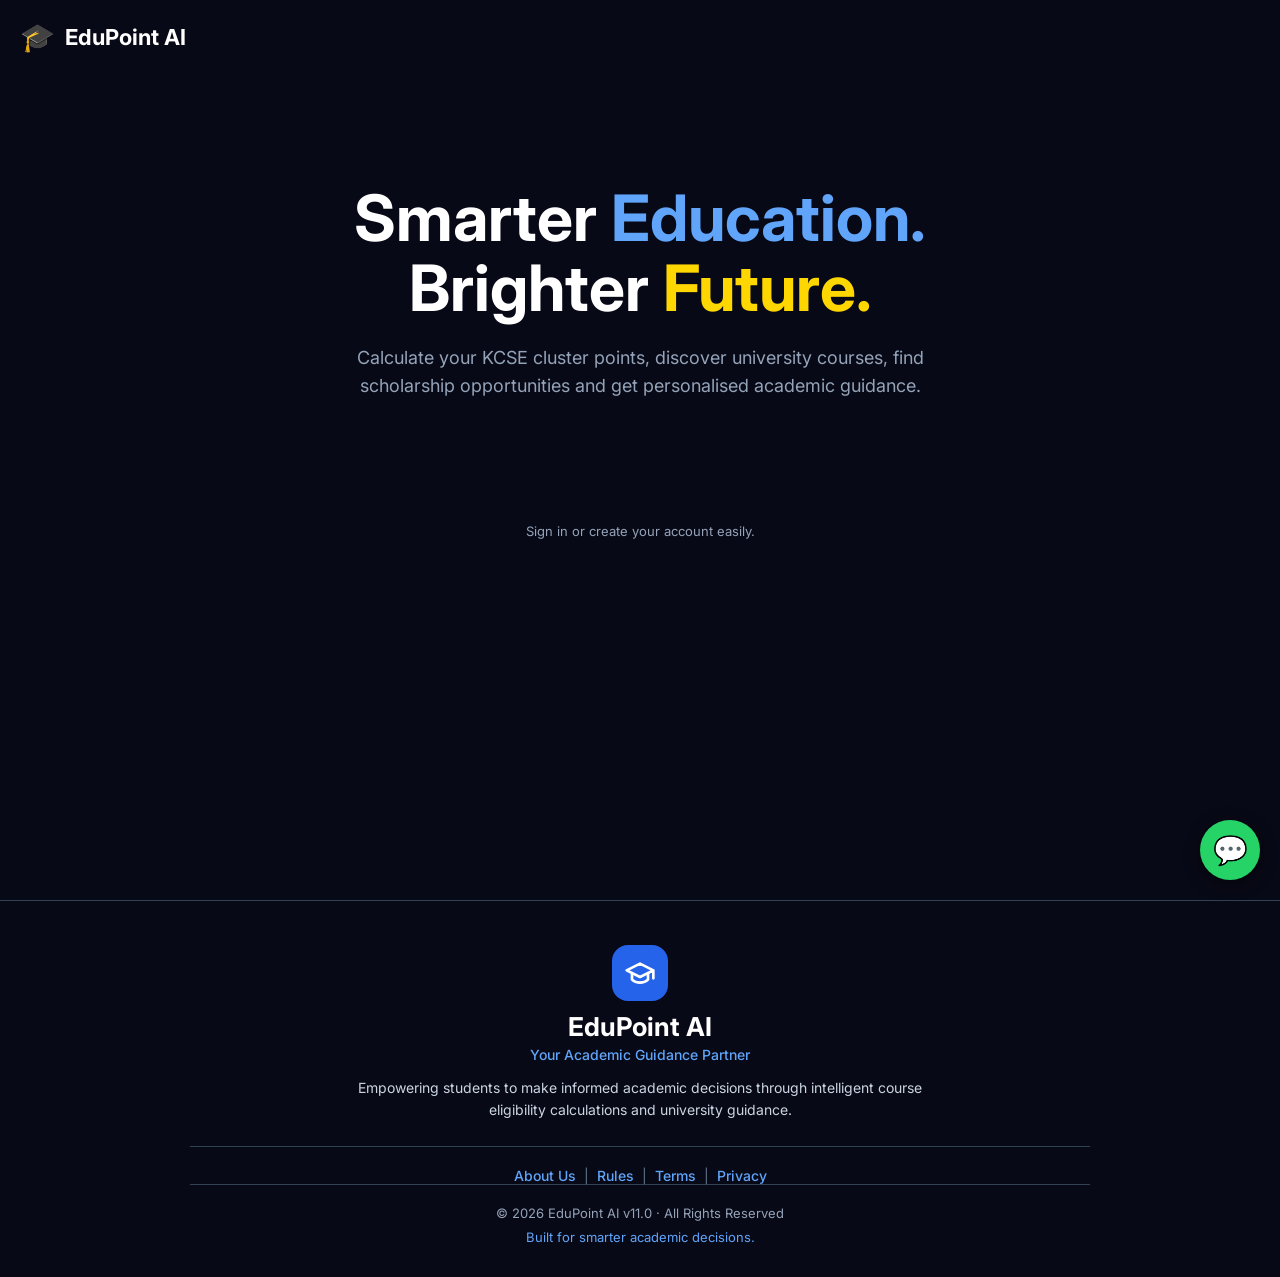
==== frontend/index.html @ e1ec2c10 "Rename index (4).html to index.html" ====
<!doctype html>
<html>
<head>
<meta charset="utf-8">
<meta name="viewport" content="width=device-width,initial-scale=1,viewport-fit=cover">
<meta name="theme-color" content="#080916">

<!-- Google Tag Manager -->
<script>
(function(w,d,s,l,i){
  w[l]=w[l]||[];
  w[l].push({'gtm.start':new Date().getTime(),event:'gtm.js'});
  var f=d.getElementsByTagName(s)[0],
  j=d.createElement(s),dl=l!='dataLayer'?'&l='+l:'';
  j.async=true;
  j.src='https://www.googletagmanager.com/gtm.js?id='+i+dl;
  f.parentNode.insertBefore(j,f);
})(window,document,'script','dataLayer','GTM-5CXDVBHG');
</script>
<!-- End Google Tag Manager -->

<title>EduPoint AI - Your Academic Guidance Partner</title>
<link rel="stylesheet" href="/css/style.css">
<script src="https://accounts.google.com/gsi/client" onload="initAuth()" async defer></script>
<link href="https://fonts.googleapis.com/css2?family=Inter:wght@400;500;600;700&display=swap" rel="stylesheet">

<style>
  /* ========================================= */
  /* EDPOINTAI V11.0 DESIGN SYSTEM             */
  /* ========================================= */
  :root { 
    --navy: #080916;
    --royal-blue: #2563EB;
    --electric-blue: #60A5FA;
    --emerald-green: #10B981;
    --purple: #8B5CF6;
    --soft-white: #F8FAFC;
    --white: #FFFFFF;
    --slate: #94A3B8;
    --text-dark: #334155;
    --success-green: #16A34A;
    --warning-amber: #F59E0B;
    --error-red: #DC2626;
    --border-grey: #E2E8F0;
    
    /* Footer Specific */
    --ep-footer-bg: #080916;
    --ep-primary: #2563EB;
    --ep-accent: #60A5FA;
    --ep-white: #FFFFFF;
    --ep-description: #CBD5E1;
    --ep-muted: #94A3B8;
    --ep-separator: #334155;
    --ep-separator-muted: #64748B;
    --ep-footer-padding-desktop: 44px;
    --ep-footer-padding-mobile: 30px;

    /* Admin Dashboard Specific */
    --adm-navy: #101B3D;
    --adm-purple: #7047EB;
    --adm-teal: #0F9D91;
    --adm-bg: #F3F5FC;
    --adm-text: #26324D;
    --adm-amber: #F2A93B;
    --adm-red: #D64545;
  }
  
  * { box-sizing: border-box; }

  html, body { 
    margin: 0; padding: 0; width: 100%; overflow-x: hidden; 
    background: var(--navy); color: var(--soft-white); 
    font-family: 'Inter', -apple-system, BlinkMacSystemFont, "Segoe UI", Roboto, sans-serif; 
    display: flex; flex-direction: column; min-height: 100vh;
  }
  
  .view { display: none; animation: fadeIn 0.3s ease; min-height: 100vh; flex: 1; flex-direction: column; }
  .view.active { display: flex; }
  @keyframes fadeIn { from { opacity: 0; transform: translateY(10px); } to { opacity: 1; transform: translateY(0); } }

  /* ========================================= */
  /* LANDING & DASHBOARD (Dark Mode)           */
  /* ========================================= */
  .header { display: flex; justify-content: space-between; align-items: center; padding: 20px; position: absolute; top: 0; left: 0; right: 0; z-index: 100; }
  .brand-logo { display: flex; align-items: center; gap: 10px; font-size: 22px; font-weight: bold; color: var(--white); }
  .hero-section { position: relative; padding: 140px 20px 60px; max-width: 800px; margin: 0 auto; text-align: center; flex: 1; }
  .hero-content h1 { font-size: clamp(40px, 5vw, 64px); line-height: 1.1; margin-bottom: 20px; color: var(--white); }
  .hero-content h1 span { color: var(--electric-blue); }
  .hero-content h1 .gold { color: #ffd700; }
  .hero-content p { font-size: 18px; color: var(--slate); line-height: 1.6; margin-bottom: 40px; max-width: 600px; margin-left: auto; margin-right: auto; }
  .google-wrapper { display: flex; justify-content: center; margin: 30px 0; min-height: 50px; }
  
  .app-container { max-width: 650px; margin: 0 auto; padding: 20px; padding-bottom: 80px; width: 100%; }
  .app-header { display: flex; justify-content: space-between; align-items: center; margin-bottom: 25px; }
  .app-header h1 { font-size: 22px; margin: 0; color: var(--white); }
  .app-header .logout { color: var(--slate); text-decoration: none; font-size: 14px; }
  .card { background: #0f1430; border: 1px solid #2a324b; border-radius: 16px; padding: 20px; margin-bottom: 20px; }
  .card-title { color: var(--electric-blue); font-size: 18px; font-weight: bold; margin: 0 0 15px 0; display: flex; align-items: center; gap: 8px; }
  
  .subject-row { display: grid; grid-template-columns: minmax(0, 1fr) 90px; gap: 10px; margin-bottom: 10px; }
  .subject-row select { width: 100%; padding: 12px; background: var(--navy); color: var(--white); border: 1px solid #2a324b; border-radius: 8px; font-size: 14px; }
  .btn-primary { width: 100%; padding: 15px; background: var(--royal-blue); color: var(--white); border: none; border-radius: 8px; font-weight: bold; font-size: 16px; cursor: pointer; }
  
  /* WELCOME / ONBOARDING VIEW */
  .welcome-container { max-width: 600px; margin: 0 auto; padding: 40px 20px; display: flex; flex-direction: column; justify-content: center; min-height: 100vh; }
  .welcome-card { background: linear-gradient(145deg, #0a1128, #0f1430); border: 1px solid #2a324b; border-radius: 16px; padding: 24px; position: relative; box-shadow: 0 10px 30px rgba(0,0,0,0.3); }
  .welcome-header { display: flex; justify-content: space-between; font-size: 11px; font-weight: bold; letter-spacing: 1px; color: var(--success-green); margin-bottom: 15px; text-transform: uppercase; }
  .welcome-aboard { color: var(--slate); }
  .welcome-title { font-size: 24px; margin: 0 0 10px; color: var(--white); }
  .welcome-subtitle { font-size: 18px; color: var(--electric-blue); margin: 0 0 15px; }
  .welcome-text { color: var(--slate); font-size: 14px; line-height: 1.5; margin-bottom: 25px; }
  
  .benefits-title { color: var(--white); font-size: 14px; margin-bottom: 15px; font-weight: 700; }
  .benefit-card { display: flex; gap: 15px; background: rgba(255,255,255,0.03); border: 1px solid rgba(255,255,255,0.05); padding: 16px; border-radius: 12px; margin-bottom: 12px; opacity: 0; transform: translateY(20px); animation: slideUp 0.5s ease forwards; }
  .benefit-icon { font-size: 24px; animation: float 3s ease-in-out infinite; }
  .benefit-card h5 { margin: 0 0 5px; color: var(--white); font-size: 15px; }
  .benefit-card p { margin: 0; color: var(--slate); font-size: 13px; }
  
  .welcome-footer { text-align: center; margin-top: 30px; margin-bottom: 15px; }
  .welcome-footer h4 { color: var(--electric-blue); font-size: 18px; margin: 0 0 5px; }
  .welcome-footer p { color: var(--slate); font-size: 13px; margin: 0; }
  
  /* 10-SECOND PROGRESS BAR */
  .progress-bar-container { width: 100%; height: 4px; background: #1a1c33; border-radius: 2px; margin-top: 25px; overflow: hidden; }
  .progress-bar { height: 100%; background: var(--electric-blue); width: 0%; transition: width 10s linear; }

  @keyframes slideUp { to { opacity: 1; transform: translateY(0); } }
  @keyframes float { 0%, 100% { transform: translateY(0); } 50% { transform: translateY(-5px); } }
  .cursor-blink { animation: blink 1s step-end infinite; color: var(--electric-blue); font-weight: 300; }
  @keyframes blink { 50% { opacity: 0; } }

  /* RESULTS */
  .summary-banner { background: linear-gradient(135deg, #0f172a, #1e293b); border-radius: 16px; padding: 20px; text-align: center; margin-bottom: 20px; border: 1px solid #334155; }
  .summary-banner h2 { font-size: 42px; color: var(--electric-blue); margin: 0 0 5px 0; }
  .summary-banner p { color: var(--slate); margin: 0; font-size: 14px; }
  .stats-mini-grid { display: grid; grid-template-columns: 1fr 1fr; gap: 10px; margin-bottom: 20px; }
  .stat-box { background: #0f1430; border-radius: 12px; padding: 15px; text-align: center; }
  .stat-box h3 { margin: 0 0 5px 0; font-size: 24px; }
  .stat-box p { margin: 0; font-size: 12px; color: var(--slate); text-transform: uppercase; }
  .stat-qual { color: var(--success-green); } .stat-close { color: var(--warning-amber); } .stat-not { color: var(--error-red); } .stat-rate { color: var(--electric-blue); }
  
  .table-wrap { overflow-x: auto; margin-bottom: 20px; }
  table { width: 100%; border-collapse: collapse; font-size: 13px; }
  th { color: var(--electric-blue); text-align: left; padding: 10px; border-bottom: 1px solid #2a324b; font-weight: 600; }
  td { padding: 12px 10px; border-bottom: 1px solid #1e293b; color: var(--soft-white); }
  tr:last-child td { border-bottom: none; }
  .badge-green { background: rgba(22,163,74,0.1); color: var(--success-green); padding: 4px 8px; border-radius: 6px; font-size: 11px; }
  .badge-yellow { background: rgba(245,158,11,0.1); color: var(--warning-amber); padding: 4px 8px; border-radius: 6px; font-size: 11px; }
  .badge-red { background: rgba(220,38,38,0.1); color: var(--error-red); padding: 4px 8px; border-radius: 6px; font-size: 11px; }
  .filter-input { width: 100%; padding: 12px; background: var(--navy); border: 1px solid #2a324b; border-radius: 8px; color: var(--white); margin-bottom: 15px; }

  /* CHAT & OTHER TOOLS */
  .chips { display: flex; flex-wrap: wrap; gap: 10px; }
  .chip { background: transparent; border: 1px solid var(--electric-blue); color: var(--electric-blue); padding: 8px 15px; border-radius: 20px; font-size: 13px; cursor: pointer; }
  .input-group { display: flex; gap: 10px; margin-bottom: 15px; width: 100%; }
  .input-group input { flex: 1; min-width: 0; padding: 12px; background: var(--navy); border: 1px solid #2a324b; border-radius: 8px; color: var(--white); }
  .btn-orange { width: 100%; padding: 14px; background: var(--warning-amber); color: var(--white); border: none; border-radius: 8px; font-weight: bold; font-size: 16px; cursor: pointer; }
  
  .chat-box { background: var(--navy); border: 1px solid #2a324b; border-radius: 12px; padding: 15px; }
  .chat-messages { height: 250px; overflow-y: auto; margin-bottom: 15px; display: flex; flex-direction: column; gap: 10px; }
  .chat-input-row { display: flex; gap: 10px; margin-top: 15px; width: 100%; }
  .chat-input-row input { flex: 1; min-width: 0; padding: 12px; background: #0f1430; border: 1px solid #2a324b; border-radius: 8px; color: var(--white); }
  .btn-send { background: var(--royal-blue); border: none; color: var(--white); padding: 10px 20px; border-radius: 8px; font-weight: bold; cursor: pointer; flex-shrink: 0; }
  .quick-buttons { display: flex; flex-wrap: wrap; gap: 8px; margin-top: 15px; }
  .quick-btn { background: transparent; border: 1px solid #2a324b; color: var(--slate); padding: 6px 12px; border-radius: 20px; font-size: 12px; cursor: pointer; }

  .social-row { display: flex; justify-content: center; gap: 15px; margin: 20px 0; }
  .social-icon { width: 40px; height: 40px; border-radius: 50%; display: flex; align-items: center; justify-content: center; font-size: 18px; color: var(--white); text-decoration: none; }
  .bg-wa { background: #25D366; } .bg-li { background: #0077B5; } .bg-ig { background: #E1306C; } .bg-tt { background: #000; border: 1px solid var(--white); } .bg-mail { background: #EA4335; }
  .floating-chat { position: fixed; bottom: 20px; right: 20px; width: 60px; height: 60px; background: #25D366; border-radius: 50%; display: flex; align-items: center; justify-content: center; font-size: 28px; box-shadow: 0 4px 15px rgba(0,0,0,0.5); cursor: pointer; z-index: 999; }

  /* ========================================= */
  /* PREMIUM PAYMENT MODAL                     */
  /* ========================================= */
  #confirmModal { display: none; position: fixed; inset: 0; background: rgba(0,0,0,0.85); z-index: 9999; padding: 20px; overflow-y: auto; backdrop-filter: blur(4px); align-items: flex-start; justify-content: center; }
  .secure-modal { background: var(--navy); border: 1px solid var(--royal-blue); border-radius: 16px; padding: 24px; width: 100%; max-width: 440px; margin: 0 auto; box-shadow: 0 20px 60px rgba(0,0,0,0.5); animation: fadeIn 0.25s ease; color: var(--soft-white); }
  
  .secure-header { text-align: center; margin-bottom: 20px; }
  .secure-header .lock-icon { font-size: 11px; font-weight: bold; letter-spacing: 1px; color: var(--success-green); text-transform: uppercase; }
  .secure-header h2 { color: var(--royal-blue); font-size: 22px; margin: 8px 0 5px; }
  .secure-header p { color: var(--slate); font-size: 13px; margin: 0; }

  .fee-card { background: rgba(37,99,235,0.1); border: 1px solid var(--royal-blue); border-radius: 12px; padding: 16px; text-align: center; margin-bottom: 20px; }
  .fee-card span { font-size: 11px; color: var(--slate); text-transform: uppercase; letter-spacing: 1px; font-weight: bold; }
  .fee-card h3 { font-size: 28px; color: var(--white); margin: 5px 0; }
  .fee-card small { font-size: 12px; color: var(--slate); }

  .subject-list-preview { background: #0f1430; border-radius: 8px; padding: 12px 16px; margin-bottom: 20px; font-size: 13px; width: 100%; }
  .preview-row { display: flex; justify-content: space-between; align-items: center; padding: 8px 0; border-bottom: 1px solid #1e293b; color: var(--soft-white); width: 100%; }
  .preview-row span:first-child { flex: 1; min-width: 0; overflow: hidden; text-overflow: ellipsis; white-space: nowrap; }
  .preview-row .preview-grade { flex-shrink: 0; margin-left: 10px; color: var(--electric-blue); font-weight: bold; text-transform: uppercase; }
  .preview-row:last-child { border-bottom: none; }

  .terms-summary { display: flex; flex-direction: column; gap: 12px; margin-bottom: 20px; }
  .term-item { display: flex; gap: 12px; align-items: flex-start; }
  .term-item .num { color: var(--royal-blue); font-weight: 900; font-size: 14px; opacity: 0.8; }
  .term-item b { display: block; font-size: 13px; color: var(--white); margin-bottom: 2px; }
  .term-item p { margin: 0; font-size: 12px; color: var(--slate); line-height: 1.4; }

  .full-terms-toggle { text-align: center; margin-bottom: 15px; }
  .full-terms-toggle a { color: var(--royal-blue); font-size: 12px; text-decoration: none; cursor: pointer; font-weight: bold; }
  
  .full-terms-box { display: none; background: #0f1430; border: 1px solid #334155; border-radius: 8px; padding: 12px; margin-bottom: 15px; max-height: 150px; overflow-y: auto; font-size: 11px; color: var(--slate); line-height: 1.5; }
  .full-terms-box b { color: var(--white); }

  .modal-checkbox-box { display: flex; align-items: flex-start; gap: 10px; margin-bottom: 20px; background: rgba(255,255,255,0.03); padding: 12px; border-radius: 8px; border: 1px solid #334155; }
  .modal-checkbox-box input { width: 18px; min-height: 18px; margin-top: 2px; accent-color: var(--royal-blue); cursor: pointer; flex-shrink: 0; }
  .modal-checkbox-box label { color: var(--soft-white); font-size: 12px; line-height: 1.5; cursor: pointer; }

  .modal-buttons { display: flex; gap: 10px; margin-bottom: 15px; }
  .btn-edit { flex: 1; padding: 14px; background: transparent; border: 1px solid #334155; color: var(--white); border-radius: 10px; cursor: pointer; font-weight: 600; font-size: 14px; }
  .btn-pay-confirm { flex: 2; padding: 14px; background: var(--royal-blue); border: none; color: var(--white); border-radius: 10px; cursor: pointer; font-weight: bold; font-size: 14px; }
  .btn-pay-confirm:disabled, .btn-edit:disabled { opacity: 0.5; cursor: not-allowed; }
  .btn-pay-confirm:not(:disabled):hover { background: #1d4ed8; }

  .secure-footer { text-align: center; font-size: 10px; color: #64748B; letter-spacing: 0.5px; }

  /* ========================================= */
  /* INFO MODAL (About, Rules, Terms, Privacy) */
  /* ========================================= */
  #infoModal { display: none; position: fixed; inset: 0; background: rgba(8, 9, 22, 0.95); z-index: 9000; padding: 20px; overflow-y: auto; backdrop-filter: blur(8px); align-items: flex-start; justify-content: center; }
  .info-modal-content { background: var(--navy); border: 1px solid #1e293b; border-radius: 16px; padding: 30px; max-width: 700px; width: 100%; margin: 20px auto; color: var(--soft-white); position: relative; box-shadow: 0 20px 60px rgba(0,0,0,0.7); animation: fadeIn 0.3s ease; }
  
  .info-modal-close { position: absolute; top: 15px; right: 20px; background: transparent; border: none; color: var(--slate); font-size: 28px; cursor: pointer; transition: color 0.2s; line-height: 1; z-index: 10; }
  .info-modal-close:hover { color: var(--white); }
  
  .info-modal-body h1 { color: var(--electric-blue); font-size: 28px; margin-top: 0; margin-bottom: 10px; text-align: center; }
  .info-modal-body h2 { color: var(--white); font-size: 18px; margin-top: 30px; margin-bottom: 12px; border-bottom: 1px solid #1e293b; padding-bottom: 8px; }
  .info-modal-body h3 { color: var(--electric-blue); font-size: 16px; margin-top: 20px; margin-bottom: 8px; }
  .info-modal-body p, .info-modal-body li { color: var(--slate); line-height: 1.7; font-size: 14px; margin-bottom: 15px; }
  .info-modal-body ul { padding-left: 20px; }
  .info-modal-body strong { color: var(--white); }
  
  /* About Us Specific Styles */
  .about-hero { text-align: center; margin-bottom: 30px; }
  .about-hero h1 { font-size: 32px; color: var(--white); margin-bottom: 10px; }
  .about-hero p { color: var(--electric-blue); font-size: 16px; font-weight: 500; }
  
  .about-grid { display: grid; grid-template-columns: repeat(auto-fit, minmax(200px, 1fr)); gap: 15px; margin: 20px 0; }
  .about-card { background: #0f1430; border: 1px solid #1e293b; border-radius: 12px; padding: 20px; }
  .about-card h4 { color: var(--white); font-size: 15px; margin-top: 0; margin-bottom: 8px; display: flex; align-items: center; gap: 8px; }
  .about-card p { font-size: 13px; margin: 0; color: var(--slate); line-height: 1.5; }

  .independence-box { background: rgba(139, 92, 246, 0.1); border-left: 4px solid var(--purple); padding: 20px; border-radius: 8px; margin: 30px 0; }
  .independence-box h3 { color: var(--purple); margin-top: 0; font-size: 16px; }
  .independence-box p { color: var(--soft-white); font-size: 14px; margin-bottom: 10px; }
  .independence-box p:last-child { margin-bottom: 0; }

  .values-grid { display: grid; grid-template-columns: repeat(auto-fit, minmax(150px, 1fr)); gap: 15px; margin: 20px 0; }
  .value-card { background: #0f1430; border: 1px solid #1e293b; border-radius: 12px; padding: 15px; text-align: center; }
  .value-card .icon { font-size: 24px; margin-bottom: 10px; display: inline-block; }
  .value-card h5 { color: var(--emerald-green); font-size: 14px; margin: 0 0 5px; }
  .value-card p { font-size: 12px; margin: 0; color: var(--slate); line-height: 1.4; }

  .about-footer { text-align: center; margin-top: 40px; padding-top: 20px; border-top: 1px solid #1e293b; }
  .about-footer h4 { color: var(--white); font-size: 18px; margin-bottom: 5px; }
  .about-footer p { color: var(--electric-blue); font-size: 14px; margin: 0; }

  /* Privacy Specific Styles */
  .privacy-table { width: 100%; border-collapse: collapse; margin: 20px 0; font-size: 14px; background: #0f1430; border-radius: 8px; overflow: hidden; }
  .privacy-table th { background: rgba(37, 99, 235, 0.2); color: var(--white); text-align: left; padding: 12px; }
  .privacy-table td { padding: 12px; border-bottom: 1px solid #1e293b; color: var(--slate); }
  .privacy-table tr:last-child td { border-bottom: none; }

  .return-btn { display: block; width: 100%; padding: 14px; background: var(--royal-blue); color: var(--white); text-align: center; border: none; border-radius: 8px; font-weight: bold; font-size: 16px; cursor: pointer; margin-top: 30px; text-decoration: none; transition: background 0.2s; }
  .return-btn:hover { background: #1d4ed8; }

  /* ========================================= */
  /* ADMIN DASHBOARD                           */
  /* ========================================= */
  #view-admin {
      background-color: var(--adm-bg);
      color: var(--adm-text);
  }
  
  .admin-stat-card { 
      background: #ffffff; 
      border: 1px solid #E2E8F0; 
      border-radius: 12px; 
      padding: 20px; 
      text-align: center; 
      box-shadow: 0 4px 6px -1px rgba(0,0,0,0.05);
  }
  .admin-stat-card h3 { font-size: 28px; margin: 0 0 5px; font-weight: 800; }
  .admin-stat-card p { margin: 0; font-size: 12px; color: #64748B; text-transform: uppercase; font-weight: 600; letter-spacing: 0.5px; }
  
  .admin-table th { background: #F8FAFC; color: var(--adm-navy); border-bottom: 2px solid #E2E8F0; font-weight: 700; }
  .admin-table td { color: var(--adm-text); border-bottom: 1px solid #E2E8F0; }
  .admin-table tr:hover { background-color: #F8FAFC; }
  
  .admin-btn { 
      padding: 8px 16px; 
      border-radius: 6px; 
      font-weight: 600; 
      font-size: 13px; 
      cursor: pointer; 
      border: none; 
      transition: 0.2s;
  }
  .admin-btn-primary { background: var(--adm-purple); color: #fff; }
  .admin-btn-primary:hover { background: #5a35d6; }
  .admin-btn-outline { background: transparent; border: 1px solid var(--adm-navy); color: var(--adm-navy); }
  .admin-btn-outline:hover { background: var(--adm-navy); color: #fff; }

  /* ========================================= */
  /* EDPOINTAI V11.0 MINIMAL FOOTER            */
  /* ========================================= */
  .edupoint-footer {
    width: 100%;
    background: var(--ep-footer-bg);
    color: var(--ep-white);
    padding: var(--ep-footer-padding-desktop) 20px 32px;
    text-align: center;
    border-top: 1px solid var(--ep-separator);
    margin-top: auto;
  }
  .edupoint-footer__brand { display: flex; flex-direction: column; align-items: center; }
  .logo-icon { width: 56px; height: 56px; background: var(--ep-primary); border-radius: 16px; display: flex; align-items: center; justify-content: center; margin-bottom: 10px; }
  .logo-icon svg { width: 32px; height: 32px; fill: none; stroke: var(--ep-white); stroke-width: 2; stroke-linecap: round; stroke-linejoin: round; }
  .edupoint-footer__brand h2 { font-size: 26px; font-weight: 700; margin: 0 0 4px 0; color: var(--ep-white); }
  .tagline { font-size: 14px; font-weight: 500; color: var(--ep-accent); }
  .edupoint-footer__description { color: var(--ep-description); max-width: 600px; margin: 14px auto 24px; font-size: 14px; line-height: 1.6; }
  .edupoint-footer__divider { width: 100%; max-width: 900px; height: 1px; background: var(--ep-separator); border: 0; margin: 0 auto 20px; }
  .edupoint-footer__links { display: flex; flex-wrap: wrap; justify-content: center; align-items: center; gap: 8px; color: var(--ep-separator-muted); font-size: 14px; }
  .edupoint-footer__links a { color: var(--ep-accent); text-decoration: none; font-size: 14px; font-weight: 500; transition: color 220ms ease; cursor: pointer; }
  .edupoint-footer__links a:hover { color: var(--ep-white); text-decoration: underline; }
  .edupoint-footer__copyright { color: var(--ep-muted); font-size: 13px; margin-top: 18px; margin-bottom: 8px; }
  .edupoint-footer__tagline { color: var(--ep-accent); font-size: 13px; margin: 0; }
  
  @media (max-width: 600px) {
    .edupoint-footer { padding: var(--ep-footer-padding-mobile) 16px 24px; }
    .edupoint-footer__brand h2 { font-size: 23px; }
    .logo-icon { width: 48px; height: 48px; border-radius: 12px; }
    .logo-icon svg { width: 24px; height: 24px; }
    .edupoint-footer__links { gap: 6px; }
    .edupoint-footer__links a { font-size: 13px; }
    .info-modal-content { padding: 20px; }
    .about-grid { grid-template-columns: 1fr; }
    .stats-mini-grid { grid-template-columns: 1fr; }
  }
  @media (prefers-reduced-motion: reduce) {
    .edupoint-footer__links a { transition: none; }
  }
</style>
</head>
<body>

<!-- Google Tag Manager (noscript) -->
<noscript>
  <iframe src="https://www.googletagmanager.com/ns.html?id=GTM-5CXDVBHG"
          height="0" width="0" style="display:none;visibility:hidden"></iframe>
</noscript>
<!-- End Google Tag Manager (noscript) -->

<!-- ================================ -->
<!-- PUBLIC LANDING VIEW              -->
<!-- ================================ -->
<div id="view-public" class="view">
  <header class="header">
    <div class="brand-logo"><span style="font-size: 28px;">🎓</span> EduPoint AI</div>
  </header>
  <main class="hero-section">
    <div class="hero-content">
      <h1>Smarter <span>Education.</span><br>Brighter <span class="gold">Future.</span></h1>
      <p>Calculate your KCSE cluster points, discover university courses, find scholarship opportunities and get personalised academic guidance.</p>
      <div id="google-btn-landing" class="google-wrapper"></div>
      <p style="margin-top: 15px; font-size: 13px; color: var(--slate);">Sign in or create your account easily.</p>
    </div>
  </main>
</div>

<!-- ================================ -->
<!-- ONBOARDING / WELCOME VIEW        -->
<!-- ================================ -->
<div id="view-welcome" class="view">
  <div class="welcome-container">
    <div class="welcome-card">
      <div class="welcome-header">
        <span>STUDENT DASHBOARD</span>
        <span class="welcome-aboard">WELCOME ABOARD 🎓</span>
      </div>
      <h2 class="welcome-title">Welcome, <span id="welcomeName">Student</span>! 👋</h2>
      <h3 class="welcome-subtitle">Your future starts here.</h3>
      <p class="welcome-text">We're excited to be part of your academic journey. EduPointAI gives you the tools and guidance to make smarter decisions about your education and career.</p>

      <div class="benefits-section">
        <h4 class="benefits-title">Explore what EduPointAI offers</h4>
        
        <div class="benefit-card" style="animation-delay: 0.4s;">
          <div class="benefit-icon">🧮</div>
          <div>
            <h5>1. Calculate Your KCSE Cluster Points</h5>
            <p>Understand your academic performance and calculate your cluster points accurately.</p>
          </div>
        </div>

        <div class="benefit-card" style="animation-delay: 0.6s;">
          <div class="benefit-icon">🎓</div>
          <div>
            <h5>2. Discover University Courses</h5>
            <p>Explore courses and universities that match your qualifications.</p>
          </div>
        </div>

        <div class="benefit-card" style="animation-delay: 0.8s;">
          <div class="benefit-icon">🏆</div>
          <div>
            <h5>3. Find Scholarship Opportunities</h5>
            <p>Discover potential funding opportunities to support your education.</p>
          </div>
        </div>

        <div class="benefit-card" style="animation-delay: 1.0s;">
          <div class="benefit-icon">💡</div>
          <div>
            <h5>4. Get Career Guidance</h5>
            <p>Explore career pathways, understand qualifications and make informed career choices.</p>
          </div>
        </div>
      </div>

      <div class="welcome-footer">
        <h4>Dream Big. Plan Smart. Achieve More.</h4>
        <p>Your journey is unique. Let's make every step count!</p>
      </div>

      <div class="progress-bar-container">
        <div class="progress-bar" id="welcomeProgress"></div>
      </div>
    </div>
  </div>
</div>

<!-- ================================ -->
<!-- MAIN STUDENT DASHBOARD           -->
<!-- ================================ -->
<div id="view-student" class="view">
  <div class="app-container">
    <div class="app-header">
      <h1>🎓 EduPoint AI</h1>
      <div style="display: flex; gap: 15px; align-items: center;">
        <a href="#" class="logout" onclick="logout()">Logout</a>
      </div>
    </div>

    <div class="card" id="calculatorCard">
      <div class="card-title">📋 Enter Your 7 KCSE Subjects</div>
      <div id="subjectList"></div>
      <button class="btn-primary" id="btnCalculate">⚡ Calculate My Cluster Points — KES 100</button>
      <div id="calcMessage" style="text-align: center; margin-top: 10px; font-size: 13px; color: var(--warning-amber);"></div>
    </div>

    <div id="resultsSection" style="display: none;">
      <div class="summary-banner">
        <h2 id="resPoints">0.000</h2>
        <p>Your Cluster Points</p>
      </div>
      <div class="stats-mini-grid">
        <div class="stat-box"><h3 class="stat-qual" id="resQualified">0</h3><p>✅ Qualified</p></div>
        <div class="stat-box"><h3 class="stat-close" id="resClose">0</h3><p>⚠️ Close</p></div>
        <div class="stat-box"><h3 class="stat-not" id="resNot">0</h3><p>❌ Not</p></div>
        <div class="stat-box"><h3 class="stat-rate" id="resRate">0%</h3><p>Rate</p></div>
      </div>
      <div class="card">
        <div class="card-title" style="color: var(--success-green);">✅ <span id="qualCountTitle">0</span> Courses You Qualify For</div>
        <div class="table-wrap"><table><thead><tr><th>Course</th><th>University</th></tr></thead><tbody id="qualifiedTableBody"></tbody></table></div>
      </div>
      <div class="card">
        <div class="card-title" style="color: var(--warning-amber);">⚠️ <span id="closeCountTitle">0</span> Close Matches</div>
        <div class="table-wrap"><table><thead><tr><th>Course</th><th>University</th></tr></thead><tbody id="closeTableBody"></tbody></table></div>
      </div>
      <div class="card">
        <div class="card-title">📚 All Courses Matching Your Points</div>
        <input type="text" class="filter-input" id="courseFilter" placeholder="🔍 Filter courses..." oninput="filterCourses()">
        <div class="table-wrap" style="max-height: 400px; overflow-y: auto;">
          <table><thead><tr><th>#</th><th>Course</th><th>University</th><th>Cutoff</th><th>Gap</th><th>Status</th></tr></thead><tbody id="allCoursesBody"></tbody></table>
        </div>
      </div>
    </div>

    <div class="card">
      <div class="card-title">👨‍🏫 AI Career Advisor</div>
      <p style="font-size: 13px; color: var(--slate); margin-top: -10px; margin-bottom: 15px;">Select your interests to get personalised career guidance.</p>
      <div class="chips">
        <div class="chip" onclick="showCareer('Medicine')">🏥 Medicine</div>
        <div class="chip" onclick="showCareer('Technology')">💻 Technology</div>
        <div class="chip" onclick="showCareer('Engineering')">⚙️ Engineering</div>
        <div class="chip" onclick="showCareer('Business')">💼 Business</div>
        <div class="chip" onclick="showCareer('Education')">📚 Education</div>
        <div class="chip" onclick="showCareer('Arts')">🎨 Arts</div>
      </div>
      <div id="careerResult" style="margin-top: 15px; font-size: 13px; color: var(--success-green);"></div>
    </div>

    <div class="card">
      <div class="card-title">💰 Scholarship Finder</div>
      <p style="font-size: 13px; color: var(--slate); margin-top: -10px; margin-bottom: 15px;">Find scholarships that match your GPA and intended major.</p>
      <div class="input-group">
        <input type="text" id="schMajor" placeholder="Intended major (e.g., Computer Science)">
        <input type="number" id="schGPA" placeholder="GPA (0-4.0)" step="0.1">
      </div>
      <button class="btn-orange" onclick="findScholarships()">🔍 Find Scholarships</button>
      <div id="scholarshipResults" style="margin-top: 15px;"></div>
    </div>

    <div class="card">
      <div class="card-title">🧑‍💼 EduBot Career Advisor</div>
      <div class="chat-box">
        <p style="font-size: 13px; color: var(--slate); margin-top: 0;">
          👋 Hi! I'm EduBot. Ask me anything about career pathways, university courses, KCSE requirements, or job opportunities.
        </p>
        <div class="chat-messages" id="chatMessages">
          <div style="color: var(--success-green);"><b>EduBot:</b> What career would you like to explore today?</div>
        </div>
        <div class="chat-input-row">
          <input type="text" id="chatInput" placeholder="E.g., What does a civil engineer do?">
          <button class="btn-send" onclick="sendChat()">Send</button>
        </div>
        <div class="quick-buttons">
          <div class="quick-btn" onclick="sendChat('Software Engineer')">💻 Tech Careers</div>
          <div class="quick-btn" onclick="sendChat('Medical doctor requirements')">🏥 Medical Careers</div>
          <div class="quick-btn" onclick="sendChat('B plain courses')">📊 B Plain Courses</div>
          <div class="quick-btn" onclick="sendChat('Good at mathematics')">📐 Math Careers</div>
          <div class="quick-btn" onclick="sendChat('Difference between civil and mechanical engineering')">⚙️ Engineering</div>
          <div class="quick-btn" onclick="sendChat('Actuarial Science')">📈 Business</div>
        </div>
      </div>
    </div>

    <div class="card" style="text-align: center;">
      <div class="card-title" style="justify-content: center;">📢 Follow Us For More Information</div>
      <p style="font-size: 12px; color: var(--slate); margin-top: -10px; margin-bottom: 15px;">Get KUCCPS updates, course tips & career guidance</p>
      <div class="social-row">
        <a href="https://wa.me/254114812308" target="_blank" class="social-icon bg-wa">💬</a>
        <a href="#" class="social-icon bg-li">in</a>
        <a href="#" class="social-icon bg-ig">📷</a>
        <a href="#" class="social-icon bg-tt">🎵</a>
        <a href="mailto:academichelpdesk1@gmail.com" class="social-icon bg-mail">✉️</a>
      </div>
      <p style="font-size: 12px; color: var(--slate); margin: 5px 0;">📧 academichelpdesk1@gmail.com</p>
    </div>
  </div>
</div>

<!-- ================================ -->
<!-- ADMIN DASHBOARD                  -->
<!-- ================================ -->
<div id="view-admin" class="view">
  <div class="app-container" style="max-width: 1000px; padding-top: 40px;">
    <div class="app-header">
      <h1 style="color: var(--adm-navy);">👑 Admin Dashboard</h1>
      <div style="display: flex; gap: 15px;">
        <a href="#" class="admin-btn admin-btn-outline" onclick="showView('student'); event.preventDefault();">← Back to Dashboard</a>
        <a href="#" class="logout" style="color: var(--adm-red);" onclick="logout()">Logout</a>
      </div>
    </div>

    <!-- Metrics -->
    <div class="stats-mini-grid" style="grid-template-columns: repeat(4, 1fr); gap: 15px; margin-bottom: 30px;">
      <div class="admin-stat-card">
        <h3 style="color: var(--adm-teal);">KES <span id="admRevenue">0</span></h3>
        <p>Total Revenue</p>
      </div>
      <div class="admin-stat-card">
        <h3 style="color: var(--adm-purple);" id="admUsers">0</h3>
        <p>Total Students</p>
      </div>
      <div class="admin-stat-card">
        <h3 style="color: #8B5CF6;" id="admCalcs">0</h3>
        <p>Calculations</p>
      </div>
      <div class="admin-stat-card">
        <h3 style="color: var(--adm-amber);" id="admPending">0</h3>
        <p>Pending Payments</p>
      </div>
    </div>

    <!-- Payments Table -->
    <div class="card" style="background: #ffffff; border-color: #E2E8F0;">
      <div class="card-title" style="color: var(--adm-navy); display: flex; justify-content: space-between; align-items: center;">
        <span>Recent Payments</span>
        <button class="admin-btn admin-btn-primary" onclick="downloadPaymentsSheet()">⬇️ Download Excel Sheet</button>
      </div>
      <div class="table-wrap">
        <table class="admin-table">
          <thead>
            <tr>
              <th>Date</th>
              <th>TxID</th>
              <th>User ID</th>
              <th>Amount</th>
              <th>Status</th>
              <th>Invoice Sent</th>
              <th>Report Sent</th>
              <th>Action</th>
            </tr>
          </thead>
          <tbody id="admPaymentsBody"></tbody>
        </table>
      </div>
    </div>

    <!-- Calculations Table -->
    <div class="card" style="background: #ffffff; border-color: #E2E8F0;">
      <div class="card-title" style="color: var(--adm-navy);">Recent Calculations</div>
      <div class="table-wrap">
        <table class="admin-table">
          <thead>
            <tr>
              <th>Ref</th>
              <th>Student</th>
              <th>Cluster Points</th>
              <th>Date</th>
            </tr>
          </thead>
          <tbody id="admCalcsBody"></tbody>
        </table>
      </div>
    </div>

  </div>
</div>

<!-- ========================================= -->
<!-- INFO MODAL (About, Rules, Terms, Privacy) -->
<!-- ========================================= -->
<div id="infoModal">
  <div class="info-modal-content">
    <button class="info-modal-close" onclick="closeInfoModal()">✕</button>
    
    <!-- About Us Content -->
    <div id="info-content-about" class="info-modal-body" style="display: none;">
      <div class="about-hero">
        <h1>About EduPointAI</h1>
        <p>Independent Academic Guidance</p>
      </div>
      <h2>1. Who We Are</h2>
      <p>EduPointAI is an independent, technology-driven academic guidance platform developed to help students understand their academic qualifications, explore university courses and discover educational opportunities that align with their academic performance, interests and career aspirations.</p>
      <p>Choosing a university course is one of the most important decisions in a student's educational journey. However, many students find it challenging to interpret their KCSE results, understand university course requirements, compare available programmes or identify alternative academic pathways.</p>
      <p>EduPointAI seeks to make this process easier by bringing academic guidance, course exploration, qualification calculations and educational information together in one accessible digital platform.</p>
      <p>Through technology, structured academic information and intelligent guidance tools, we help students make sense of their results and explore possibilities for their future.</p>
      <p>Our goal is not simply to show students courses they may qualify for, but also to help them understand their options and make more informed educational decisions.</p>
      <h2>2. Our Mission</h2>
      <p>Our mission is to make academic information more accessible, understandable and useful to every student.</p>
      <p>We aim to simplify the process of interpreting academic qualifications, exploring university programmes and identifying educational opportunities through reliable information and innovative technology.</p>
      <p>We believe that students should have access to the information they need before making important decisions about their education.</p>
      <h2>3. Our Vision</h2>
      <p>To become a trusted digital academic guidance platform that empowers students to discover educational opportunities, understand their potential and confidently plan their academic and professional futures.</p>
      <p>We envision a future where access to academic guidance is not limited by geographical location, financial background or access to traditional career counselling services.</p>
      <h2>4. Who We Serve</h2>
      <p>EduPointAI is designed for individuals at different stages of their educational journey.</p>
      <div class="about-grid">
        <div class="about-card"><h4>🎓 KCSE Candidates</h4><p>Students preparing for their future after completing secondary education can explore possible academic pathways and understand how their performance relates to university course requirements.</p></div>
        <div class="about-card"><h4>⏳ Students Awaiting Placement</h4><p>Students waiting for placement can explore available courses, review historical admission requirements and prepare for their next academic steps.</p></div>
        <div class="about-card"><h4>🔍 Students Exploring Courses</h4><p>Students who are uncertain about which programme to pursue can compare different courses, examine qualification requirements and discover alternative options.</p></div>
        <div class="about-card"><h4>👨‍👩‍👧 Parents and Guardians</h4><p>Parents and guardians can use EduPointAI as an information resource to better understand their children's academic options and participate in educational planning.</p></div>
      </div>
      <h2>5. What We Do</h2>
      <p>EduPointAI brings several academic guidance services together to simplify educational decision-making.</p>
      <div class="about-grid">
        <div class="about-card"><h4>🧮 Academic Calculations</h4><p>We help students interpret their academic results and calculate relevant qualification indicators to understand their academic standing.</p></div>
        <div class="about-card"><h4>🎓 University Course Exploration</h4><p>Students can explore university programmes, review course requirements and identify programmes that may align with their qualifications.</p></div>
        <div class="about-card"><h4>🤖 AI-Powered Guidance</h4><p>Our AI-assisted guidance tools help students explore career interests, understand academic pathways and discover related programmes.</p></div>
        <div class="about-card"><h4>💰 Scholarships & Opportunities</h4><p>We aim to help students discover scholarship opportunities and other forms of educational support that may assist them in pursuing their studies.</p></div>
      </div>
      <h2>6. Our Approach to Academic Guidance</h2>
      <p>We believe academic guidance should be understandable, accessible and practical. Our approach is built around five principles:</p>
      <ul>
        <li><strong>Accessibility:</strong> Making academic information easier to find and understand.</li>
        <li><strong>Clarity:</strong> Presenting academic calculations and course information in a straightforward manner.</li>
        <li><strong>Technology:</strong> Using digital tools and AI-assisted systems to improve the guidance experience.</li>
        <li><strong>Informed decisions:</strong> Helping students understand their options rather than making educational decisions on their behalf.</li>
        <li><strong>Continuous improvement:</strong> Improving our platform, information resources and tools as educational requirements and student needs evolve.</li>
      </ul>
      <h2>7. Our Commitment to Students</h2>
      <p>Every student's academic journey is different. A student's KCSE performance should be a starting point for exploring opportunities, not a reason to stop pursuing their ambitions.</p>
      <p>At EduPointAI, we are committed to helping students:</p>
      <ul>
        <li>Understand their academic qualifications.</li>
        <li>Explore programmes beyond their initial choices.</li>
        <li>Identify potential course alternatives.</li>
        <li>Discover educational and scholarship opportunities.</li>
        <li>Make decisions based on available academic information.</li>
        <li>Approach their educational future with greater confidence.</li>
      </ul>
      <p>We aim to make academic guidance more approachable, particularly for students who may not have access to personalised educational counselling.</p>
      <div class="independence-box">
        <h3>8. Our Independence and Transparency</h3>
        <p><strong>An Independent Academic Guidance Platform</strong></p>
        <p>EduPointAI operates independently. It is not affiliated with, owned by, operated by or officially endorsed by the Kenya Universities and Colleges Central Placement Service (KUCCPS), any university, the Ministry of Education or any government admission authority.</p>
        <p>Our platform provides academic guidance, calculations, educational information and course exploration tools.</p>
        <p>Our calculations and course comparisons are intended for informational and guidance purposes. They do not constitute official admission decisions, placement confirmations or guarantees of university admission.</p>
        <p>Official admission, placement, programme availability and eligibility decisions remain the responsibility of the relevant authorised institutions.</p>
        <p>We encourage students to verify important admission information, programme requirements, application deadlines and placement decisions through the appropriate official channels before taking action.</p>
      </div>
      <h2>9. Technology and Innovation</h2>
      <p>EduPointAI uses technology to make academic guidance more accessible and efficient.</p>
      <p>Our platform brings together digital academic tools, structured educational information and AI-assisted guidance to help students explore their options.</p>
      <p>We believe technology can help simplify complicated academic information and make guidance more accessible to students regardless of where they are located.</p>
      <p>As the platform develops, we intend to continue improving our tools, expanding our educational resources and introducing more ways to support students throughout their academic journeys.</p>
      <h2>10. Our Core Values</h2>
      <div class="values-grid">
        <div class="value-card"><div class="icon">🎓</div><h5>Student First</h5><p>Students' educational needs remain at the centre of our work.</p></div>
        <div class="value-card"><div class="icon">⚖️</div><h5>Integrity</h5><p>We value transparency and responsible presentation of academic information.</p></div>
        <div class="value-card"><div class="icon">💡</div><h5>Innovation</h5><p>We embrace technology to improve educational guidance.</p></div>
        <div class="value-card"><div class="icon">🤝</div><h5>Inclusivity</h5><p>We believe every student deserves access to useful academic information.</p></div>
        <div class="value-card"><div class="icon">🎯</div><h5>Accuracy</h5><p>We strive to provide clear, carefully structured and regularly reviewed information.</p></div>
        <div class="value-card"><div class="icon">📈</div><h5>Growth</h5><p>We continuously seek better ways to serve students and educational communities.</p></div>
      </div>
      <h2>11. Looking Ahead</h2>
      <p>EduPointAI is being developed with a long-term commitment to educational guidance and digital innovation.</p>
      <p>Our ambition is to grow beyond basic academic calculations into a comprehensive digital environment where students can explore courses, receive career guidance, discover scholarships, understand educational pathways and access useful academic resources.</p>
      <p>We recognise that educational needs change, and we are committed to evolving alongside the students and communities we serve.</p>
      <div class="about-footer">
        <h4>12. Our Promise</h4>
        <p style="margin-bottom: 15px;">We believe every student deserves the opportunity to understand their academic potential and explore the possibilities available to them.</p>
        <p style="color: var(--white); font-weight: bold; font-size: 16px;">Understand Your Results. Discover Your Possibilities.</p>
        <p style="margin-top: 10px; font-size: 13px;">Explore your academic potential and take a more informed step towards your future.</p>
        <p style="margin-top: 20px; font-size: 12px; color: var(--slate);">Independent Academic Guidance • Technology • Educational opportunities</p>
      </div>
    </div>

    <!-- Rules Content -->
    <div id="info-content-rules" class="info-modal-body" style="display: none;">
      <h1>Rules & Regulations</h1>
      <p><strong>Version 1.0 · 2026</strong></p>
      <p>These Rules & Regulations govern access to and use of EduPointAI, including its academic calculation tools, course exploration services, AI Career Advisor, EduBot, Scholarship Finder, reports, user accounts and other educational resources.</p>
      <p>By registering, signing in, accessing or using EduPointAI, users agree to comply with these rules.</p>
      <p>The purpose of these regulations is to promote responsible platform usage, protect users, maintain the integrity of academic information and establish clear expectations between EduPointAI and its users.</p>
      <h2>1. Platform Governance and General Responsibilities</h2>
      <p>EduPointAI is an independent academic guidance platform designed to assist students in understanding their academic qualifications and exploring educational opportunities.</p>
      <ul>
        <li>Users must use the platform for legitimate educational and academic guidance purposes.</li>
        <li>Users must comply with these rules whenever accessing or using platform services.</li>
        <li>Users are expected to act honestly and responsibly.</li>
        <li>Users must respect the rights, privacy and security of other platform users.</li>
        <li>Users must not use EduPointAI for unlawful, fraudulent, misleading or harmful activities.</li>
        <li>EduPointAI reserves the right to improve, modify, restrict or discontinue platform features when necessary.</li>
        <li>These rules apply to all users, regardless of whether they use free or paid services.</li>
      </ul>
      <h2>2. Account Registration and User Responsibilities</h2>
      <p>Users may be required to create an account before accessing certain EduPointAI services.</p>
      <h3>Account requirements</h3>
      <ul>
        <li>Users must provide truthful and accurate registration information.</li>
        <li>Users must provide an email address they can access.</li>
        <li>Users must not register using another person's identity without authorisation.</li>
        <li>Users must not create accounts for fraudulent or abusive purposes.</li>
        <li>Users must update their information when necessary.</li>
      </ul>
      <h3>Account security</h3>
      <ul>
        <li>Each user is responsible for protecting their login credentials.</li>
        <li>Users must not share passwords or verification codes with unauthorised individuals.</li>
        <li>Users must immediately report suspected unauthorised account access.</li>
        <li>Users must log out when using shared or public devices.</li>
        <li>Users must not attempt to access another user's account.</li>
      </ul>
      <p>EduPointAI may restrict accounts involved in suspicious, fraudulent or unauthorised activities.</p>
      <h2>3. KCSE Subject Entry and Academic Information</h2>
      <p>EduPointAI allows students to enter their seven KCSE subjects and corresponding grades for academic calculations.</p>
      <p>Users are responsible for ensuring that the information submitted is accurate.</p>
      <h3>Subject entry rules</h3>
      <ul>
        <li>Students must select the correct KCSE subjects.</li>
        <li>Students must enter the grades corresponding to their actual examination results.</li>
        <li>Students must not intentionally submit altered, fabricated or misleading academic information.</li>
        <li>Users should review all entered subjects and grades before submitting calculations.</li>
        <li>Users must not manipulate their results to obtain misleading qualification outcomes.</li>
      </ul>
      <h3>Calculation limitations</h3>
      <ul>
        <li>Calculations are based on the information submitted by the user.</li>
        <li>Incorrect subject selections or grades may produce inaccurate results.</li>
        <li>Results may depend on the applicable calculation methodology and available academic data.</li>
        <li>A calculation does not independently verify the authenticity of a KCSE certificate.</li>
        <li>Users should compare important results with official academic records and applicable admission requirements.</li>
      </ul>
      <p>EduPointAI does not guarantee that every calculated result will correspond to an official placement outcome.</p>
      <h2>4. Cluster Points Calculation and Payments</h2>
      <p>EduPointAI provides a cluster-point calculation service at the displayed price of KES 100.</p>
      <h3>Payment requirements</h3>
      <ul>
        <li>Users must review the displayed service price before initiating payment.</li>
        <li>Users must provide accurate payment information.</li>
        <li>Users must not submit fabricated transaction references or fraudulent payment confirmations.</li>
        <li>Users must not attempt to bypass payment verification.</li>
        <li>A paid service should only be accessed after the applicable payment has been successfully confirmed.</li>
      </ul>
      <h3>Calculation service</h3>
      <ul>
        <li>Users must submit the required academic information.</li>
        <li>Users should verify their subject entries before purchasing the calculation service.</li>
        <li>Calculations are generated using the platform's implemented methodology.</li>
        <li>A calculation report is an informational resource, not an official admission document.</li>
      </ul>
      <h3>Payment disputes</h3>
      <p>Users who experience a failed, duplicated or incorrectly processed payment should contact the official EduPointAI support email with the relevant transaction details.</p>
      <p>EduPointAI may investigate payment-related complaints and request reasonable supporting evidence.</p>
      <h3>Refunds</h3>
      <p>Refund requests will be assessed according to the applicable refund policy, the nature of the transaction and whether the purchased service has already been delivered. A successful payment does not automatically guarantee a refund.</p>
      <h2>5. University Course Exploration and Eligibility Information</h2>
      <p>EduPointAI provides course exploration features to help students identify university programmes that may correspond to their academic qualifications.</p>
      <p>Users should understand the following:</p>
      <ul>
        <li>Displayed courses are potential academic options, not confirmed admission offers.</li>
        <li>Historical cut-off points may change between admission cycles.</li>
        <li>Meeting a displayed cut-off does not guarantee placement.</li>
        <li>Course availability may change depending on institutional decisions.</li>
        <li>Universities may impose additional subject-specific requirements.</li>
        <li>Students must independently verify programme requirements before applying.</li>
        <li>Alternative course suggestions are intended to support exploration and informed decision-making.</li>
      </ul>
      <h3>Qualification categories</h3>
      <p>EduPointAI may display categories such as:</p>
      <ul>
        <li>Courses you potentially qualify for.</li>
        <li>Close qualification matches.</li>
        <li>Courses matching your academic points.</li>
        <li>Courses requiring additional academic consideration.</li>
      </ul>
      <p>These categories are guidance classifications generated from the platform's available data and calculation rules. They are not official KUCCPS eligibility classifications unless explicitly confirmed by the relevant authority.</p>
      <h2>6. AI Career Advisor</h2>
      <p>The AI Career Advisor is designed to help students explore careers based on their interests, academic backgrounds and future ambitions.</p>
      <p>Users may select interests such as:</p>
      <ul>
        <li>Medicine and healthcare.</li>
        <li>Technology and computing.</li>
        <li>Engineering.</li>
        <li>Business and entrepreneurship.</li>
        <li>Education and teaching.</li>
        <li>Arts and creative professions.</li>
      </ul>
      <h3>Rules governing AI career guidance</h3>
      <ul>
        <li>Users should select interests that genuinely reflect their ambitions.</li>
        <li>Users should provide accurate information when requesting personalised guidance.</li>
        <li>AI-generated recommendations are suggestions and should not be treated as professional career counselling.</li>
        <li>Career recommendations do not guarantee employment, admission or professional qualification.</li>
        <li>Users should research the education, licensing and professional requirements associated with their preferred careers.</li>
        <li>Users should consider their personal abilities, interests and circumstances before making career decisions.</li>
        <li>Users must not use the AI Career Advisor to generate harmful, fraudulent or unlawful content.</li>
      </ul>
      <p>EduPointAI aims to provide useful guidance while recognising that final educational and career decisions belong to the individual.</p>
      <h2>7. Scholarship Finder</h2>
      <p>The Scholarship Finder helps students discover potential scholarship opportunities using information such as their intended major and GPA.</p>
      <h3>User responsibilities</h3>
      <ul>
        <li>Enter an accurate GPA.</li>
        <li>Provide a relevant intended major.</li>
        <li>Review the eligibility conditions of each scholarship.</li>
        <li>Verify application deadlines.</li>
        <li>Check the institution or organisation offering the scholarship.</li>
        <li>Submit genuine academic and personal documentation when applying.</li>
      </ul>
      <h3>Scholarship information limitations</h3>
      <ul>
        <li>Displayed scholarships may have different eligibility requirements.</li>
        <li>Scholarship availability and funding may change.</li>
        <li>A scholarship match does not mean the student has been awarded funding.</li>
        <li>EduPointAI does not guarantee scholarship approval.</li>
        <li>Scholarship providers retain authority over application reviews and award decisions.</li>
        <li>Users should verify opportunities directly with the relevant scholarship provider.</li>
      </ul>
      <h3>Fraud prevention</h3>
      <p>Users must not submit forged academic documents, falsified financial information or misleading personal details when pursuing scholarship opportunities.</p>
      <p>EduPointAI may remove or restrict access to scholarship information that is found to be misleading or unreliable.</p>
      <h2>8. EduBot Career Advisor</h2>
      <p>EduBot is an AI-assisted educational guidance tool designed to answer questions about career pathways, university courses, KCSE requirements and job opportunities.</p>
      <p>Users may ask questions such as:</p>
      <ul>
        <li>What does a civil engineer do?</li>
        <li>What qualifications are required to study medicine?</li>
        <li>Which careers are available for students interested in mathematics?</li>
        <li>What courses can someone with a B Plain explore?</li>
        <li>What is the difference between computer science and software engineering?</li>
        <li>What opportunities are available after studying business?</li>
      </ul>
      <h3>Rules for using EduBot</h3>
      <ul>
        <li>Users must ask questions relevant to education, careers and legitimate informational purposes.</li>
        <li>Users must not use EduBot to generate fraudulent academic documents.</li>
        <li>Users must not deliberately exploit the system or attempt to bypass its restrictions.</li>
        <li>Users must not submit passwords, payment credentials or unnecessary sensitive personal information.</li>
        <li>Users should verify important academic and professional information using authoritative sources.</li>
        <li>Users should understand that AI-generated answers may occasionally be incomplete, outdated or inaccurate.</li>
      </ul>
      <h3>Accuracy and limitations</h3>
      <p>EduBot provides informational guidance. It does not replace official academic authorities, university admissions offices, qualified career counsellors or professional licensing bodies.</p>
      <p>EduPointAI does not guarantee that every response generated by EduBot will be completely accurate or suitable for every student's circumstances.</p>
      <h2>9. Academic Resources and Career Information</h2>
      <p>EduPointAI may provide educational resources, course information, career explanations, academic tips and other materials.</p>
      <p>Users agree to:</p>
      <ul>
        <li>Use resources for legitimate educational purposes.</li>
        <li>Respect intellectual property rights.</li>
        <li>Avoid reproducing or distributing protected materials without permission.</li>
        <li>Verify information before relying on it for important academic decisions.</li>
        <li>Avoid presenting EduPointAI materials as official government or university publications.</li>
      </ul>
      <p>Educational resources may be updated, corrected, replaced or withdrawn as necessary.</p>
      <h2>10. Acceptable Use Policy</h2>
      <p>EduPointAI must be used responsibly and in a manner that protects the platform and its users.</p>
      <h3>Permitted Activities</h3>
      <ul>
        <li>Registering and maintaining a legitimate account.</li>
        <li>Entering genuine KCSE academic information.</li>
        <li>Calculating academic and cluster points.</li>
        <li>Exploring university courses.</li>
        <li>Using AI career guidance tools.</li>
        <li>Searching for scholarship opportunities.</li>
        <li>Asking EduBot educational questions.</li>
        <li>Accessing purchased reports and services.</li>
        <li>Sharing legitimate feedback and reporting errors.</li>
      </ul>
      <h3>Prohibited Activities</h3>
      <ul>
        <li>Attempting unauthorised access to accounts or administrative systems.</li>
        <li>Hacking, exploiting or disrupting platform infrastructure.</li>
        <li>Submitting false academic information.</li>
        <li>Creating fraudulent payment confirmations.</li>
        <li>Impersonating another student or institution.</li>
        <li>Using automated tools to overload the platform.</li>
        <li>Scraping or extracting information without authorisation.</li>
        <li>Introducing malicious software or harmful code.</li>
        <li>Attempting to steal, expose or misuse user information.</li>
        <li>Using EduPointAI to facilitate unlawful activities.</li>
      </ul>
      <h2>11. Platform Security and Technical Restrictions</h2>
      <p>Users must respect the technical security measures implemented by EduPointAI.</p>
      <p>The following activities are prohibited:</p>
      <ul>
        <li>Attempting to access restricted administrative dashboards.</li>
        <li>Modifying platform data without authorisation.</li>
        <li>Attempting to manipulate payment verification mechanisms.</li>
        <li>Reverse engineering or interfering with security mechanisms for unauthorised purposes.</li>
        <li>Exploiting software vulnerabilities.</li>
        <li>Attempting to obtain another user's private information.</li>
        <li>Interfering with the platform's servers, databases or application programming interfaces.</li>
        <li>Deliberately submitting excessive requests intended to disrupt normal operations.</li>
      </ul>
      <p>Users who identify security vulnerabilities should report them responsibly rather than exploit them.</p>
      <p>EduPointAI may investigate suspicious activity and take reasonable protective measures.</p>
      <h2>12. User Privacy and Personal Information</h2>
      <p>EduPointAI recognises the importance of protecting users' personal information.</p>
      <p>Users may provide information such as:</p>
      <ul>
        <li>Names and email addresses.</li>
        <li>Account registration information.</li>
        <li>KCSE subjects and grades.</li>
        <li>Academic calculation inputs.</li>
        <li>Career interests.</li>
        <li>Scholarship search information.</li>
        <li>Payment transaction references.</li>
        <li>Communications submitted through support channels.</li>
      </ul>
      <h3>User responsibilities</h3>
      <ul>
        <li>Provide information that is accurate and relevant.</li>
        <li>Avoid sharing passwords and confidential credentials.</li>
        <li>Avoid entering unnecessary sensitive personal information into AI tools.</li>
        <li>Use the platform's services responsibly.</li>
        <li>Report suspected privacy or security incidents.</li>
      </ul>
      <h3>Platform responsibilities</h3>
      <p>EduPointAI aims to handle personal information responsibly, apply appropriate security measures and use information for legitimate platform purposes.</p>
      <p>Personal information may be processed where necessary to provide services, maintain accounts, process payments, improve platform functionality, respond to enquiries and meet applicable legal obligations.</p>
      <p>Where external service providers are involved, relevant information may be processed by those providers in accordance with their applicable arrangements and privacy practices.</p>
      <p>For further details about personal information collection, processing, retention, disclosure and user rights, users should consult the EduPointAI Privacy Policy.</p>
      <h2>13. Platform Availability and Maintenance</h2>
      <p>EduPointAI strives to maintain reliable access to its services. However, uninterrupted availability cannot be guaranteed.</p>
      <p>Services may occasionally become unavailable because of:</p>
      <ul>
        <li>Scheduled maintenance.</li>
        <li>Software updates.</li>
        <li>Server interruptions.</li>
        <li>Network connectivity problems.</li>
        <li>Third-party service failures.</li>
        <li>Security incidents.</li>
        <li>Technical errors or unforeseen circumstances.</li>
      </ul>
      <p>EduPointAI may temporarily suspend specific features when maintenance, investigation or security measures are necessary.</p>
      <p>Where reasonably possible, important service interruptions will be communicated to affected users.</p>
      <h2>14. Third-Party Information and External Services</h2>
      <p>EduPointAI may rely on or reference information provided by universities, scholarship organisations, educational institutions and other external sources.</p>
      <p>Users acknowledge that:</p>
      <ul>
        <li>EduPointAI does not control all external information.</li>
        <li>Third-party information may change without notice.</li>
        <li>External websites may have their own terms and privacy policies.</li>
        <li>EduPointAI is not responsible for independent decisions made by external institutions.</li>
        <li>Users should verify important information directly with the relevant organisation.</li>
      </ul>
      <p>The presence of an institution, scholarship or external resource on EduPointAI does not automatically indicate an official partnership, endorsement or affiliation.</p>
      <h2>15. Intellectual Property and Ownership</h2>
      <p>The EduPointAI name, branding, platform design, original software, website content, graphics, interfaces, documentation and other original materials are protected by applicable intellectual property laws.</p>
      <p>Unless otherwise stated, these materials belong to their respective owners.</p>
      <p>Users must not:</p>
      <ul>
        <li>Copy or reproduce the platform's original software without permission.</li>
        <li>Redistribute protected platform content commercially without authorisation.</li>
        <li>Use EduPointAI branding to misrepresent an official relationship.</li>
        <li>Claim ownership of EduPointAI's original intellectual property.</li>
        <li>Republish protected materials in a misleading manner.</li>
      </ul>
      <p>Users retain any rights they hold in information and materials they independently provide, subject to the rights and permissions necessary to operate the services.</p>
      <h2>16. Misuse, Violations and Account Restrictions</h2>
      <p>EduPointAI reserves the right to investigate activities that may violate these regulations.</p>
      <p>Depending on the nature and seriousness of a violation, appropriate measures may include:</p>
      <ul>
        <li>Issuing a warning.</li>
        <li>Restricting access to a particular feature.</li>
        <li>Temporarily suspending an account.</li>
        <li>Disabling access to affected services.</li>
        <li>Terminating an account where justified.</li>
        <li>Preserving relevant records where legally permitted or required.</li>
        <li>Reporting suspected unlawful activities to appropriate authorities where necessary.</li>
      </ul>
      <p>Serious violations, including fraud, unauthorised access and deliberate security attacks, may result in immediate protective action.</p>
      <p>Where appropriate, users may be given an opportunity to explain or challenge an account restriction.</p>
      <h2>17. Limitation of Responsibility</h2>
      <p>EduPointAI provides academic guidance, educational information and technology-assisted services.</p>
      <p>Users acknowledge that:</p>
      <ul>
        <li>Academic calculations depend on submitted information and implemented methodologies.</li>
        <li>Course eligibility indicators are not official admission decisions.</li>
        <li>Historical cut-off points are not guarantees of future admission.</li>
        <li>AI recommendations may contain errors or omissions.</li>
        <li>Scholarship listings do not guarantee funding.</li>
        <li>External institutions retain control over their admission and scholarship decisions.</li>
      </ul>
      <p>To the extent permitted by applicable law, EduPointAI does not guarantee uninterrupted service, error-free calculations or specific educational outcomes.</p>
      <p>Nothing in these regulations excludes liability that cannot legally be excluded under applicable law, including rights that users are entitled to retain under consumer protection and data protection legislation.</p>
      <h2>18. Complaints, Feedback and Support</h2>
      <p>EduPointAI encourages users to report problems, provide suggestions and request assistance whenever necessary.</p>
      <p>Users may contact the platform regarding:</p>
      <ul>
        <li>Incorrect academic calculations.</li>
        <li>Course information that appears inaccurate.</li>
        <li>Payment verification problems.</li>
        <li>Scholarship information concerns.</li>
        <li>Account access difficulties.</li>
        <li>Technical errors.</li>
        <li>Suspected fraudulent activities.</li>
        <li>Privacy or security concerns.</li>
        <li>General platform enquiries.</li>
      </ul>
      <div class="info-box" style="margin: 20px 0;">
        <strong>Official support contact</strong><br>
        EduPointAI Support<br>
        Email: <a href="mailto:academichelpdesk1@gmail.com" style="color: var(--electric-blue); text-decoration: none;">academichelpdesk1@gmail.com</a>
      </div>
      <p>Users should provide sufficient information to help the support team understand and investigate their enquiries. Users should never send passwords or confidential authentication credentials.</p>
      <h2>19. Amendments to These Regulations</h2>
      <p>EduPointAI may update these Rules & Regulations when necessary to reflect:</p>
      <ul>
        <li>New platform features and services.</li>
        <li>Changes in educational guidance practices.</li>
        <li>Changes in applicable laws and regulations.</li>
        <li>Improved security requirements.</li>
        <li>Changes in payment and service procedures.</li>
        <li>Changes in platform operations.</li>
      </ul>
      <p>Updated regulations will be published on the platform.</p>
      <p>Users are encouraged to review this page periodically to remain informed about their responsibilities.</p>
      <p>Where a material change requires additional notice or consent under applicable law, EduPointAI will take appropriate steps.</p>
      <h2>20. Applicable Laws and Regulatory Compliance</h2>
      <p>These Rules & Regulations are governed by and construed in accordance with the applicable laws of the Republic of Kenya.</p>
      <p>EduPointAI aims to comply with relevant legislation, including data protection and consumer protection laws, where applicable to its operations.</p>
      <p>If any provision of these regulations is found to be invalid, illegal or unenforceable, the remaining provisions shall continue in full force and effect.</p>
      <p>Users are responsible for complying with the local laws and regulations that apply to them when using the platform.</p>
    </div>

    <!-- Terms Content -->
    <div id="info-content-terms" class="info-modal-body" style="display: none;">
      <h1>Terms & Conditions</h1>
      <p style="text-align: center;"><strong>Last Updated:</strong> November 2026<br><strong>Version:</strong> 1.0<br><strong>Platform:</strong> EduPoint AI<br><strong>Tagline:</strong> Your Academic Guidance Partner</p>
      
      <h2>1. Introduction</h2>
      <p>Welcome to EduPoint AI. These Terms & Conditions govern your access to and use of the EduPoint AI website, platform, academic calculation services, career guidance tools, scholarship discovery features, educational resources, and related services.</p>
      <p>By accessing, registering for, or using EduPoint AI, you acknowledge that you have read, understood, and agreed to these Terms & Conditions. If you do not agree with any part of these Terms, you should discontinue using the platform. These Terms apply to students, parents, guardians, visitors, and any other individuals accessing the platform.</p>
      <h2>2. About EduPoint AI</h2>
      <p>EduPoint AI is an independent digital academic guidance platform designed to help students understand their academic qualifications, explore possible university courses, discover career pathways, and identify potential educational opportunities. Our services are intended to support informed academic decision-making through technology and educational information.</p>
      <p>EduPoint AI is not KUCCPS, a university, the Ministry of Education, or a government admission authority. We do not make official university admission, course placement, scholarship award, or government funding decisions.</p>
      <h2>3. Definitions</h2>
      <p>For the purposes of these Terms:</p>
      <ul>
        <li><strong>Platform:</strong> The EduPoint AI website and its associated digital services.</li>
        <li><strong>User:</strong> Any person accessing or using EduPoint AI.</li>
        <li><strong>Student:</strong> A user seeking academic calculations, course guidance, or career information.</li>
        <li><strong>Services:</strong> The calculations, guidance tools, reports, and other features provided through the platform.</li>
        <li><strong>Cluster Points:</strong> Estimated academic points calculated using the academic information entered by a user and the applicable calculation methodology.</li>
        <li><strong>AI Tools:</strong> The AI Career Advisor and EduBot Career Advisor.</li>
        <li><strong>Scholarship Finder:</strong> The feature designed to help users discover potential scholarship opportunities.</li>
        <li><strong>Payment Provider:</strong> The third-party payment service provider used to process payments, including Pesapal.</li>
        <li><strong>Academic Information:</strong> KCSE subjects, grades, examination results, intended courses, and other educational information submitted by users.</li>
      </ul>
      <h2>4. Description of Services</h2>
      <p>EduPoint AI may provide the following services:</p>
      <ul>
        <li>KCSE academic information entry.</li>
        <li>Cluster-point calculations.</li>
        <li>Course eligibility estimates.</li>
        <li>University and course exploration.</li>
        <li>AI-powered career guidance.</li>
        <li>Scholarship opportunity discovery.</li>
        <li>Educational and career information through EduBot.</li>
        <li>Academic calculation reports.</li>
        <li>General educational guidance and updates.</li>
      </ul>
      <p>The availability of particular services may change as the platform develops. We reserve the right to improve, modify, suspend, or discontinue features where reasonably necessary.</p>
      <h2>5. User Registration and Account Responsibilities</h2>
      <p>Certain platform services may require users to create an account or sign in.</p>
      <p>When creating or accessing an account, users agree to:</p>
      <ul>
        <li>Provide accurate registration information.</li>
        <li>Use an email address they control.</li>
        <li>Keep their login credentials confidential.</li>
        <li>Avoid sharing their account with unauthorized individuals.</li>
        <li>Notify the platform if they suspect unauthorized access.</li>
        <li>Ensure that information submitted through their account is accurate.</li>
      </ul>
      <p>Users are responsible for activities performed through their accounts, subject to applicable law and our security responsibilities. We may restrict access where we reasonably suspect account misuse, fraud, unauthorized access, or violation of these Terms.</p>
      <h2>6. KCSE Subject and Grade Submission</h2>
      <p>EduPoint AI allows users to enter seven KCSE subjects and their corresponding grades for academic calculations.</p>
      <p>Users are responsible for ensuring that:</p>
      <ul>
        <li>The correct subjects are selected.</li>
        <li>The grades correspond to their actual examination results.</li>
        <li>The information is entered in the correct fields.</li>
        <li>No false, misleading, or fabricated academic information is submitted.</li>
      </ul>
      <p>Incorrect information may produce inaccurate calculations and course recommendations. EduPoint AI is not responsible for errors arising from incorrect information deliberately or unintentionally submitted by a user. Where available, users should compare their entries with their official KCSE result documents.</p>
      <h2>7. Cluster-Point Calculation Service</h2>
      <p>EduPoint AI provides an academic calculation service intended to help users understand their estimated academic performance and potential course eligibility. The calculation service may use the seven subjects and grades entered by the user together with the applicable calculation methodology and available academic reference information.</p>
      <h3>7.1 Calculation Fee</h3>
      <p>The stated fee for each cluster-point calculation is: <strong>KES 100 per calculation.</strong> The applicable fee will be displayed before payment is initiated.</p>
      <h3>7.2 Payment Requirement</h3>
      <p>Users must complete the required payment before a paid calculation is processed. A transaction marked as pending, initiated, incomplete, or unsuccessful does not automatically qualify as a completed payment.</p>
      <h3>7.3 Calculation Results</h3>
      <p>Results may include:</p>
      <ul>
        <li>Estimated academic points.</li>
        <li>Courses for which the user appears to meet the applicable requirements.</li>
        <li>Courses where the user is close to the available requirements.</li>
        <li>Courses requiring additional academic consideration.</li>
        <li>Relevant university and course information, where available.</li>
      </ul>
      <h3>7.4 Accuracy and Limitations</h3>
      <p>Calculations are guidance estimates and should not be treated as official placement decisions. Actual course eligibility and placement may depend on official KUCCPS requirements, applicable subject combinations, university-specific requirements, available programme capacity, annual cutoff changes, government admission policies, and other requirements established by relevant authorities. Users should always verify important admission information through official sources.</p>
      <h2>8. Course Eligibility and University Information</h2>
      <p>EduPoint AI may display courses and universities that appear relevant to a user's academic qualifications. Course recommendations are intended to assist exploration and academic planning.</p>
      <p>A course displayed as a possible match does not guarantee:</p>
      <ul>
        <li>Admission to the university.</li>
        <li>Placement into the course.</li>
        <li>Availability of a programme.</li>
        <li>Eligibility under the final official admission rules.</li>
        <li>A particular university cutoff in a future admission cycle.</li>
      </ul>
      <p>Universities and relevant admission authorities retain responsibility for their official requirements and decisions. Users should independently verify current programme information before making academic decisions.</p>
      <h2>9. AI Career Advisor</h2>
      <p>The AI Career Advisor allows users to select areas of interest, including Medicine, Technology, Engineering, Business, Education, and Arts.</p>
      <p>Based on the interests selected, the platform may provide career suggestions, possible academic pathways, and related guidance.</p>
      <p>The AI Career Advisor is an informational tool. Its recommendations do not constitute professional career counselling, official academic assessment, employment guarantees, or admission decisions. Users should consider their abilities, interests, qualifications, financial circumstances, and available opportunities before choosing a career pathway.</p>
      <h2>10. EduBot Career Advisor</h2>
      <p>EduBot is an AI-powered educational guidance assistant designed to answer questions relating to career pathways, university courses, KCSE subject requirements, academic qualifications, professional occupations, job opportunities, and general career exploration. Users may submit questions through the EduBot chat interface.</p>
      <h3>10.1 Responsible Use</h3>
      <p>Users agree not to use EduBot to:</p>
      <ul>
        <li>Generate fraudulent academic documents.</li>
        <li>Obtain assistance with unlawful activities.</li>
        <li>Harass, threaten, or abuse others.</li>
        <li>Submit harmful or malicious content.</li>
        <li>Attempt to compromise the platform.</li>
      </ul>
      <h3>10.2 AI Response Limitations</h3>
      <p>EduBot responses may contain incomplete, outdated, or inaccurate information. AI-generated responses should be treated as general educational guidance rather than verified official information. Users should confirm important academic, professional, financial, and admission-related information with the relevant institutions. EduPoint AI does not guarantee that every AI-generated response will be accurate, complete, or suitable for every individual.</p>
      <h2>11. Scholarship Finder</h2>
      <p>The Scholarship Finder is intended to help users discover scholarship opportunities that may match their educational interests and academic profile.</p>
      <p>Users may be asked to provide information such as intended major, GPA, academic interests, and other eligibility-related information.</p>
      <h3>11.1 Scholarship Eligibility</h3>
      <p>A scholarship displayed through the platform does not guarantee that the user qualifies for the opportunity. Actual eligibility may depend on academic performance, nationality or residency requirements, financial circumstances, intended course of study, age restrictions, application deadlines, supporting documents, and requirements established by the scholarship provider.</p>
      <h3>11.2 Scholarship Applications</h3>
      <p>Unless a specific application service is expressly provided, the Scholarship Finder should be understood as a discovery and guidance feature rather than an automatic scholarship application or award service. Scholarship providers retain authority over their application processes and final decisions. EduPoint AI does not guarantee scholarship approval, funding, or financial assistance.</p>
      <h2>12. Academic Reports and Results</h2>
      <p>Where available, EduPoint AI may generate academic calculation reports or display results within the user's account.</p>
      <p>Reports may contain submitted academic information, estimated cluster points, potential course matches, close course matches, university information, and general academic recommendations.</p>
      <p>Users are responsible for reviewing their reports and identifying any incorrect information. A report generated by EduPoint AI is not an official KCSE certificate, university admission letter, KUCCPS placement letter, or government-issued academic document.</p>
      <h2>13. Payment Terms</h2>
      <p>Certain services on EduPoint AI may require payment. The calculation service currently carries a stated fee of KES 100 per calculation.</p>
      <p>Before initiating payment, users should review the amount displayed on the platform. Users agree to submit genuine payment information, use an authorized payment method, avoid fraudulent payment confirmations, avoid manipulating payment references, and cooperate with reasonable payment verification procedures. The platform may delay processing while a payment is being verified.</p>
      <h2>14. Third-Party Payment Processing</h2>
      <p>Payments are processed through the designated third-party payment provider, including Pesapal.</p>
      <p>By initiating payment, users acknowledge that payment processing may be subject to the payment provider's own terms, conditions, privacy policy, and security procedures. EduPoint AI may receive transaction information necessary to verify payment status and provide the requested service. EduPoint AI does not control the internal operations, availability, or independent policies of third-party payment providers. Users should contact the relevant payment provider where a payment-related issue requires investigation by that provider.</p>
      <h2>15. Refunds, Failed Transactions, and Payment Disputes</h2>
      <p>Payments for successfully delivered and generated calculations are generally non-refundable. However, payment issues will be considered individually.</p>
      <h3>15.1 Duplicate Payments</h3>
      <p>Where a user is charged more than once for the same service, the user may contact support for investigation.</p>
      <h3>15.2 Successful Payment but No Service</h3>
      <p>Where payment is confirmed but the requested service is not delivered because of a verified technical failure, the user may request assistance and an appropriate resolution.</p>
      <h3>15.3 Pending Transactions</h3>
      <p>A pending transaction is not automatically treated as a completed payment. The user may need to allow the payment provider and platform sufficient time to verify the transaction.</p>
      <h3>15.4 Refund Requests</h3>
      <p>Refund requests should include relevant transaction details and a clear explanation of the issue. EduPoint AI will review legitimate complaints and communicate the available resolution. Nothing in this section removes any consumer rights that cannot lawfully be excluded.</p>
      <h2>16. Acceptable Use of the Platform</h2>
      <p>Users agree to use EduPoint AI responsibly and lawfully.</p>
      <p>Users must not:</p>
      <ul>
        <li>Submit intentionally false academic information.</li>
        <li>Attempt to access another person's account.</li>
        <li>Interfere with platform functionality.</li>
        <li>Introduce viruses or malicious software.</li>
        <li>Attempt unauthorized access to servers or databases.</li>
        <li>Exploit technical vulnerabilities.</li>
        <li>Use automated methods to overload the platform.</li>
        <li>Copy or redistribute protected platform content without authorization.</li>
        <li>Use the platform for fraudulent or unlawful purposes.</li>
        <li>Misrepresent EduPoint AI as an official government or university service.</li>
      </ul>
      <p>We may investigate suspected misuse and take appropriate action.</p>
      <h2>17. Academic Integrity</h2>
      <p>EduPoint AI is designed to support students in making informed educational decisions.</p>
      <p>Users must not present generated estimates, recommendations, or reports as official documents issued by KUCCPS, universities, examination authorities, or government institutions. The platform must not be used to fabricate academic qualifications, admission letters, examination results, or scholarship awards.</p>
      <h2>18. Privacy and Personal Information</h2>
      <p>EduPoint AI may process personal and academic information to provide its services.</p>
      <p>Information may include account details, KCSE subject entries, grades, career interests, scholarship search details, payment references, and communications submitted through the platform. Personal information is handled in accordance with the EduPoint AI Privacy Policy and applicable data protection requirements. Users should read the Privacy Policy to understand how their information is collected, used, stored, and shared.</p>
      <h2>19. Data Protection and User Rights</h2>
      <p>EduPoint AI aims to handle personal information responsibly and in accordance with applicable Kenyan data protection laws, including the Data Protection Act, 2019.</p>
      <p>Subject to applicable law, users may have rights relating to access to personal information, correction of inaccurate information, deletion of personal information, objection to certain processing, withdrawal of consent where consent is the legal basis, and other applicable data protection rights. Requests relating to personal information may be submitted through the platform's designated support contact.</p>
      <h2>20. Intellectual Property Rights</h2>
      <p>The EduPoint AI platform, including its branding, logos, interface design, original written content, software, graphics, and other protected materials, may be owned by or licensed to EduPoint AI.</p>
      <p>Users are granted limited permission to access and use the platform for personal, lawful, and educational purposes. Unless expressly authorized, users must not copy or reproduce substantial protected platform content, redistribute platform software, sell access to platform services without authorization, remove ownership notices, reverse engineer or attempt to extract protected software components, or use the EduPoint AI name or branding in a misleading way. Nothing in these Terms transfers ownership of the platform's intellectual property to users.</p>
      <h2>21. Third-Party Websites and Information</h2>
      <p>EduPoint AI may display information originating from external institutions, universities, scholarship providers, government websites, and other third parties. Such information may change without notice.</p>
      <p>External websites are governed by their own terms and privacy policies. EduPoint AI is not responsible for the independent operation, availability, content, or policies of external websites. Users should verify important information directly with the relevant organization.</p>
      <h2>22. Platform Availability and Maintenance</h2>
      <p>EduPoint AI aims to provide reliable access to its services. However, uninterrupted availability cannot be guaranteed.</p>
      <p>The platform may temporarily become unavailable because of scheduled maintenance, software updates, hosting interruptions, network failures, security incidents, third-party service interruptions, or circumstances beyond reasonable control. Where reasonably possible, important maintenance or service interruptions may be communicated to users.</p>
      <h2>23. Changes to Platform Services</h2>
      <p>EduPoint AI may introduce new features, modify existing services, update calculation methodologies, or discontinue certain features.</p>
      <p>Where a change materially affects a paid service, the platform should communicate relevant information where reasonably practicable. Any applicable service fee should be displayed before the user commits to a new paid transaction.</p>
      <h2>24. Account Suspension and Termination</h2>
      <p>EduPoint AI may restrict, suspend, or terminate access where there are reasonable grounds to believe that a user has violated these Terms, engaged in fraudulent activity, attempted unauthorized access, abused platform services, interfered with platform security, or used the platform for unlawful purposes.</p>
      <p>Where appropriate, users may be informed of the reason for a restriction and given an opportunity to seek clarification. Suspension or termination does not remove rights or obligations that arose before the suspension or termination.</p>
      <h2>25. Disclaimer of Warranties</h2>
      <p>EduPoint AI provides academic guidance and digital tools on an informational basis. To the extent permitted by applicable law, the platform does not guarantee that every calculation will be free from error, every course recommendation will result in admission, scholarship opportunities will remain available, AI responses will always be accurate, the platform will operate without interruption, or third-party academic information will always be current.</p>
      <p>The platform will make reasonable efforts to maintain and improve its services. Nothing in these Terms excludes warranties or consumer rights that cannot legally be excluded.</p>
      <h2>26. Limitation of Liability</h2>
      <p>To the extent permitted by applicable law, EduPoint AI will not be responsible for indirect or consequential losses arising from the use of informational guidance, reliance on outdated third-party information, or temporary service interruptions. Users remain responsible for independently verifying important academic and admission information. Nothing in these Terms limits liability where doing so would be unlawful, including liability that cannot legally be excluded.</p>
      <h2>27. Indemnification</h2>
      <p>Where permitted by law, users may be responsible for losses, claims, or reasonable costs arising directly from their unlawful conduct, fraudulent activities, or material violation of these Terms. This section does not remove any rights or protections available to users under applicable law.</p>
      <h2>28. Force Majeure</h2>
      <p>EduPoint AI will not be considered in breach of these Terms solely because of a delay or interruption caused by circumstances beyond reasonable control. Such circumstances may include natural disasters, major network failures, government restrictions, widespread infrastructure interruptions, and other comparable events.</p>
      <h2>29. Complaints and Customer Support</h2>
      <p>Users may contact EduPoint AI regarding incorrect calculations, payment verification, duplicate transactions, technical problems, account access, academic guidance concerns, privacy-related requests, and other platform complaints.</p>
      <div class="info-box" style="margin: 20px 0;">
        <strong>Support Email:</strong> <a href="mailto:academichelpdesk1@gmail.com" style="color: var(--electric-blue); text-decoration: none;">academichelpdesk1@gmail.com</a>
      </div>
      <p>When submitting a complaint, users should provide sufficient information to help identify the issue. Users should avoid sending passwords or unnecessary sensitive personal information through ordinary email.</p>
      <h2>30. Applicable Law</h2>
      <p>These Terms are governed by the laws of Kenya, subject to applicable legal requirements.</p>
      <p>Disputes should first be raised through the designated support channel for an opportunity to resolve the matter. Where a dispute cannot be resolved informally, the parties may pursue remedies through the appropriate legal or regulatory processes in accordance with applicable law.</p>
      <h2>31. Amendments to These Terms</h2>
      <p>EduPoint AI may update these Terms from time to time to reflect changes in platform features, changes in payment arrangements, changes in applicable laws, improvements to platform operations, or new services or user requirements.</p>
      <p>The latest version will be made available through the platform. The updated document will display its revision date and version number. Users should review the Terms periodically. Where required by law, material changes will be communicated or consent will be obtained.</p>
      <h2>32. Severability</h2>
      <p>If any provision of these Terms is found to be unlawful, invalid, or unenforceable, the remaining provisions will continue to apply to the extent permitted by law.</p>
      <h2>33. No Waiver</h2>
      <p>A failure by EduPoint AI to enforce a provision of these Terms immediately does not automatically mean that the provision has been waived. Any waiver must be consistent with applicable law.</p>
      <h2>34. Entire Agreement</h2>
      <p>These Terms, together with the EduPoint AI Privacy Policy and other applicable platform policies, describe the terms governing use of the platform. Where a specific service has additional terms, those terms will apply to that service alongside this document.</p>
      <h2>35. Contact Information</h2>
      <p>For questions, complaints, clarification, or support relating to these Terms:</p>
      <div class="info-box" style="margin: 20px 0;">
        <strong>Platform:</strong> EduPoint AI<br>
        <strong>Email:</strong> <a href="mailto:academichelpdesk1@gmail.com" style="color: var(--electric-blue); text-decoration: none;">academichelpdesk1@gmail.com</a><br>
        <strong>Website:</strong> <a href="https://edupointai-frontend.vercel.app/" target="_blank" style="color: var(--electric-blue); text-decoration: none;">https://edupointai-frontend.vercel.app/</a>
      </div>
      <h2>36. Acceptance of These Terms</h2>
      <p>By accessing or using EduPoint AI, users acknowledge that they have had an opportunity to review these Terms & Conditions. Users who do not agree with these Terms should discontinue use of the platform.</p>
      <p style="text-align: center; margin-top: 30px; color: var(--white); font-weight: bold;">EduPoint AI — Your Academic Guidance Partner.</p>
      <p style="text-align: center; font-size: 13px;">Empowering students to make informed academic decisions through intelligent course eligibility calculations and university guidance.</p>
      <p style="text-align: center; font-size: 12px; color: var(--slate); margin-top: 20px;">© 2026 EduPoint AI. All Rights Reserved.</p>
    </div>

    <!-- Privacy Content -->
    <div id="info-content-privacy" class="info-modal-body" style="display: none;">
      <h1>Privacy Policy</h1>
      <p><strong>Version 1.0</strong><br><strong>Last Updated:</strong> 15 November 2026</p>

      <h2>1. Introduction</h2>
      <p>EduPointAI respects the privacy of individuals who access and use its platform.</p>
      <p>This Privacy Policy explains how EduPointAI collects, receives, uses, stores, processes, shares and protects personal information when individuals register, sign in, submit academic information, purchase services or interact with the platform.</p>
      <p>EduPointAI is an independent academic guidance platform designed to help students understand their academic qualifications, explore university courses, receive career guidance and discover potential educational opportunities.</p>
      <p>We recognise that academic information and personal details are important and must be handled responsibly.</p>
      <p>This policy is intended to explain our privacy practices in a transparent and understandable manner.</p>
      <p>By using EduPointAI, you acknowledge that you have been provided with this Privacy Policy. Where processing requires consent, we will seek that consent separately and in an appropriate manner.</p>
      <p>This policy should be read together with our Terms & Conditions and Rules & Regulations.</p>

      <h2>2. Our Commitment to Privacy and Data Protection</h2>
      <p>EduPointAI aims to handle personal information in accordance with the Kenya Data Protection Act, 2019, applicable regulations and other relevant legal requirements.</p>
      <p>Our privacy commitments include:</p>
      <ul>
        <li>Collecting information for legitimate and clearly identified purposes.</li>
        <li>Avoiding unnecessary collection of personal information.</li>
        <li>Maintaining appropriate safeguards against unauthorised access.</li>
        <li>Handling academic information responsibly.</li>
        <li>Limiting access to personal information to authorised purposes.</li>
        <li>Respecting users' applicable data protection rights.</li>
        <li>Being transparent about relevant third-party service providers.</li>
        <li>Reviewing our privacy practices as the platform develops.</li>
      </ul>
      <p>We aim to maintain a privacy-conscious environment where students can use academic guidance tools without unnecessary exposure of their personal information.</p>

      <h2>3. Information We Collect</h2>
      <p>The information collected depends on the services a user accesses.</p>
      <h3>3.1 Identity and Account Information</h3>
      <p>When users register or maintain an account, we may collect:</p>
      <ul>
        <li>Full name.</li>
        <li>Email address.</li>
        <li>Account identification information.</li>
        <li>Authentication-related information.</li>
        <li>Account registration date.</li>
        <li>Account status.</li>
        <li>Other information necessary to maintain the account.</li>
      </ul>
      <p>This information helps us identify registered users, manage accounts and provide access to platform services.</p>

      <h3>3.2 Academic Information</h3>
      <p>EduPointAI provides academic calculation and course exploration services.</p>
      <p>Users may submit:</p>
      <ul>
        <li>KCSE subjects.</li>
        <li>KCSE grades.</li>
        <li>Academic performance information.</li>
        <li>Cluster-point calculation inputs.</li>
        <li>Calculation results.</li>
        <li>Course eligibility results.</li>
        <li>Academic interests.</li>
        <li>Intended university programmes.</li>
        <li>Other relevant educational information.</li>
      </ul>
      <p>Academic information is used to provide calculations, generate reports, explore course options and support academic guidance.</p>
      <p>Users are responsible for ensuring that submitted academic information is accurate.</p>

      <h3>3.3 Career Guidance Information</h3>
      <p>When using the AI Career Advisor, users may provide information about their interests and career ambitions.</p>
      <p>This may include:</p>
      <ul>
        <li>Preferred career fields.</li>
        <li>Educational interests.</li>
        <li>Intended areas of study.</li>
        <li>Career-related questions.</li>
        <li>Preferences submitted through guidance tools.</li>
      </ul>
      <p>This information may be used to generate relevant educational and career recommendations.</p>

      <h3>3.4 Scholarship Information</h3>
      <p>When using the Scholarship Finder, users may submit:</p>
      <ul>
        <li>Intended academic major.</li>
        <li>GPA or equivalent academic performance.</li>
        <li>Relevant academic interests.</li>
        <li>Other information requested by the scholarship search feature.</li>
      </ul>
      <p>This information is used to identify potential scholarship opportunities based on available eligibility criteria.</p>

      <h3>3.5 EduBot Conversations</h3>
      <p>When users interact with EduBot, we may process:</p>
      <ul>
        <li>Questions submitted by users.</li>
        <li>Conversation messages.</li>
        <li>Relevant conversation context.</li>
        <li>Information required to generate responses.</li>
        <li>Technical information relating to the interaction.</li>
      </ul>
      <p>Users should avoid submitting passwords, payment credentials, identity documents or unnecessary sensitive personal information into AI conversations.</p>

      <h3>3.6 Payment and Transaction Information</h3>
      <p>When purchasing a paid service, users may generate transaction records containing:</p>
      <ul>
        <li>Transaction reference.</li>
        <li>Payment amount.</li>
        <li>Transaction date.</li>
        <li>Payment status.</li>
        <li>Payment provider reference.</li>
        <li>Service purchased.</li>
        <li>Relevant verification records.</li>
      </ul>
      <p>EduPointAI uses transaction information to verify payments, deliver purchased services, investigate disputes and maintain appropriate financial records.</p>
      <p>EduPointAI does not intend to collect or store users' complete payment card credentials or payment account passwords.</p>

      <h3>3.7 Technical and Usage Information</h3>
      <p>When users access the platform, certain technical information may be collected automatically, depending on the technologies enabled.</p>
      <p>This may include:</p>
      <ul>
        <li>IP address.</li>
        <li>Browser type.</li>
        <li>Device information.</li>
        <li>Operating system.</li>
        <li>Access timestamps.</li>
        <li>Pages visited.</li>
        <li>Error logs.</li>
        <li>Session information.</li>
        <li>Basic usage statistics.</li>
        <li>Security-related records.</li>
      </ul>
      <p>Technical information may be used to maintain platform security, troubleshoot errors, understand usage patterns and improve service reliability.</p>

      <h3>3.8 Communication and Support Information</h3>
      <p>When users contact EduPointAI, we may collect:</p>
      <ul>
        <li>Email correspondence.</li>
        <li>Support requests.</li>
        <li>Complaint details.</li>
        <li>Payment dispute information.</li>
        <li>Feedback.</li>
        <li>Attachments voluntarily submitted.</li>
        <li>Relevant communication history.</li>
      </ul>
      <p>This information helps us respond to enquiries and investigate reported problems.</p>

      <h2>4. How We Use Your Personal Information</h2>
      <p>EduPointAI processes personal information for specific operational, educational, administrative and security purposes.</p>
      
      <h3>4.1 Account Management</h3>
      <p>We use account information to register new users, authenticate users, maintain user profiles, manage account access, support account recovery and communicate important service information.</p>
      
      <h3>4.2 Academic Calculations</h3>
      <p>Academic information is processed to calculate relevant academic indicators, generate cluster-point results, compare academic performance against available course requirements, identify potential course matches, generate academic reports and maintain relevant calculation history where supported.</p>
      
      <h3>4.3 Career Guidance</h3>
      <p>Career-related information may be processed to understand selected career interests, generate personalised career suggestions, identify relevant educational pathways, recommend potential courses and provide contextual career guidance.</p>
      
      <h3>4.4 Scholarship Discovery</h3>
      <p>Information submitted through the Scholarship Finder may be used to compare academic information with scholarship criteria, identify potentially relevant scholarship opportunities, display available funding information and improve the relevance of scholarship recommendations.</p>
      
      <h3>4.5 Payment Verification</h3>
      <p>Transaction information may be processed to verify successful payments, confirm purchased services, prevent duplicate transactions, investigate failed payments, resolve payment disputes and maintain appropriate transaction records.</p>
      
      <h3>4.6 Communication and Service Delivery</h3>
      <p>We may use your email address and other relevant contact information to deliver requested calculation reports, send account-related notifications, respond to support enquiries, communicate payment confirmations, provide important service updates and notify users about relevant changes to platform services.</p>
      
      <h3>4.7 Platform Improvement</h3>
      <p>We may use appropriately protected usage information to identify technical problems, improve the user experience, understand how features are used, improve calculation processes, improve educational resources, monitor platform reliability and detect unusual or suspicious activities.</p>

      <h2>5. Legal Basis for Processing Personal Information</h2>
      <p>EduPointAI aims to process personal information only where a lawful basis exists under applicable data protection legislation.</p>
      <p>Depending on the specific processing activity, the applicable legal basis may include:</p>
      <ul>
        <li><strong>Consent:</strong> Where required, we may request consent before collecting or using particular personal information. Users may withdraw consent where processing relies on consent, subject to applicable legal requirements.</li>
        <li><strong>Performance of a contract:</strong> Some information is necessary to provide services requested by users, including account management, paid calculations and report delivery.</li>
        <li><strong>Legal obligations:</strong> Certain records may need to be processed or retained to comply with applicable legal, regulatory or financial requirements.</li>
        <li><strong>Legitimate interests:</strong> Some processing may be necessary for legitimate operational interests, such as maintaining platform security, preventing fraud and improving services, provided those interests do not override applicable individual rights.</li>
        <li><strong>Other lawful grounds:</strong> Where applicable, we may rely on other lawful grounds recognised by Kenyan data protection legislation.</li>
      </ul>

      <h2>6. How We Share Personal Information</h2>
      <p>EduPointAI does not sell users' personal information.</p>
      <p>However, certain information may be shared with service providers where necessary to operate the platform.</p>
      
      <h3>6.1 Payment Processing – Pesapal</h3>
      <p>When users purchase paid services, relevant transaction information may be processed by Pesapal. This enables payment processing, transaction confirmation and verification. Pesapal operates under its own applicable terms and privacy practices.</p>
      
      <h3>6.2 Email Service Providers</h3>
      <p>Where email providers are used, relevant information such as email addresses, message content and report attachments may be processed to deliver communications requested by users.</p>
      
      <h3>6.3 Hosting and Infrastructure Providers</h3>
      <p>Hosting and infrastructure providers may process information stored or transmitted through their services as necessary to operate EduPointAI.</p>
      
      <h3>6.4 AI and Technology Providers</h3>
      <p>Where external AI or other technology providers are integrated, relevant user-submitted information may be transmitted to those providers to generate requested responses or deliver specific features. We aim to limit such information to what is reasonably necessary and apply appropriate contractual and technical safeguards.</p>
      
      <h3>6.5 Legal and Regulatory Disclosure</h3>
      <p>We may disclose information where necessary to comply with applicable laws, respond to valid legal requests, protect users from serious harm, investigate suspected fraud, protect the security of the platform and establish, exercise or defend legal claims. We do not routinely disclose personal information simply because an external party requests it.</p>

      <h2>7. International Data Transfers</h2>
      <p>Some third-party service providers used by EduPointAI may operate servers or infrastructure outside Kenya.</p>
      <p>Consequently, certain personal information may be transferred to or processed in other countries.</p>
      <p>Where international transfers occur, EduPointAI aims to comply with applicable Kenyan data protection requirements.</p>
      <p>This may involve:</p>
      <ul>
        <li>Assessing the nature of the information being transferred.</li>
        <li>Identifying the receiving service provider.</li>
        <li>Applying appropriate contractual safeguards.</li>
        <li>Ensuring an applicable legal basis for the transfer.</li>
        <li>Observing applicable requirements relating to transfers outside Kenya.</li>
      </ul>
      <p>Users may contact EduPointAI to request further information about relevant international data transfers.</p>

      <h2>8. Data Storage and Retention</h2>
      <p>EduPointAI retains personal information only for as long as reasonably necessary for the purposes for which it was collected, subject to applicable legal requirements.</p>
      <p>Different categories of information may have different retention periods.</p>
      
      <table class="privacy-table">
        <thead>
          <tr>
            <th>Information</th>
            <th>Retention purpose</th>
          </tr>
        </thead>
        <tbody>
          <tr>
            <td>Account details</td>
            <td>Account administration</td>
          </tr>
          <tr>
            <td>Academic inputs</td>
            <td>Calculations and requested history</td>
          </tr>
          <tr>
            <td>Calculation reports</td>
            <td>Service delivery and user access</td>
          </tr>
          <tr>
            <td>Transaction records</td>
            <td>Payment verification and legal records</td>
          </tr>
          <tr>
            <td>Support messages</td>
            <td>Complaint handling and assistance</td>
          </tr>
          <tr>
            <td>Technical logs</td>
            <td>Security and troubleshooting</td>
          </tr>
          <tr>
            <td>EduBot conversations</td>
            <td>Relevant service functionality, where stored</td>
          </tr>
        </tbody>
      </table>

      <p>Information may be retained longer where required by law, necessary for resolving disputes or needed to protect legitimate legal interests.</p>
      <p>When information is no longer required, EduPointAI aims to delete it, anonymise it or otherwise dispose of it securely in accordance with applicable requirements.</p>
      <p>Deleting an account does not necessarily mean that every associated record can be immediately erased. Some records may need to be retained for legitimate legal or operational reasons.</p>

      <h2>9. Data Security and Protection Measures</h2>
      <p>EduPointAI recognises that protecting personal information is an important responsibility.</p>
      <p>We aim to implement reasonable technical and organisational measures appropriate to the nature of information processed.</p>
      <p>These measures may include:</p>
      <ul>
        <li><strong>Secure Connections:</strong> Using HTTPS and appropriate encryption in transit to help protect information exchanged between users and the platform.</li>
        <li><strong>Access Restrictions:</strong> Limiting access to personal information to authorised personnel and systems that require it for legitimate purposes.</li>
        <li><strong>Database Protection:</strong> Applying appropriate database access controls and security configurations.</li>
        <li><strong>Authentication Security:</strong> Maintaining reasonable authentication and account protection measures.</li>
        <li><strong>Payment Protection:</strong> Using designated payment processing providers rather than requesting users to disclose their complete payment credentials directly to EduPointAI.</li>
        <li><strong>Security Monitoring:</strong> Monitoring relevant technical events and suspicious activity where appropriate.</li>
        <li><strong>Data Handling:</strong> Encouraging responsible access, storage, transmission and disposal of personal information.</li>
      </ul>
      <p>Although we take reasonable precautions, no internet-based system can guarantee absolute security.</p>
      <p>Users should protect their account credentials and immediately report suspected security incidents.</p>

      <h2>10. Data Breaches and Security Incidents</h2>
      <p>A personal data breach may involve unauthorised access, disclosure, alteration, loss or destruction of personal information.</p>
      <p>If EduPointAI becomes aware of a personal data breach, we will assess the incident and take appropriate steps in accordance with applicable legal requirements.</p>
      <p>These steps may include:</p>
      <ul>
        <li>Investigating the nature of the incident.</li>
        <li>Identifying potentially affected information.</li>
        <li>Taking measures to contain the breach.</li>
        <li>Implementing corrective security measures.</li>
        <li>Assessing potential risks to affected individuals.</li>
        <li>Notifying the Office of the Data Protection Commissioner where legally required.</li>
        <li>Informing affected individuals where required by law.</li>
        <li>Maintaining appropriate incident records.</li>
      </ul>
      <p>We aim to handle security incidents promptly and responsibly.</p>

      <h2>11. Your Data Protection Rights</h2>
      <p>Under Kenya's Data Protection Act, 2019, users have important rights concerning their personal information.</p>
      <p>Subject to applicable legal conditions and limitations, you may exercise the following rights.</p>
      <ul>
        <li><strong>Right to Be Informed:</strong> You have the right to receive information about how your personal information is collected, used and processed.</li>
        <li><strong>Right of Access:</strong> You may request access to personal information held about you.</li>
        <li><strong>Right to Rectification:</strong> You may request correction of inaccurate, incomplete or misleading personal information.</li>
        <li><strong>Right to Erasure:</strong> You may request deletion of personal information where the applicable legal conditions are met.</li>
        <li><strong>Right to Object:</strong> You may object to certain forms of processing where the law provides that right.</li>
        <li><strong>Right to Restrict Processing:</strong> You may request restriction of certain processing activities where applicable legal conditions are satisfied.</li>
        <li><strong>Right to Data Portability:</strong> Where applicable, you may request your personal information in a structured, commonly used and machine-readable format.</li>
        <li><strong>Right to Withdraw Consent:</strong> Where processing is based on consent, you may withdraw that consent without affecting the lawfulness of processing carried out before withdrawal.</li>
        <li><strong>Rights Relating to Automated Decision-Making:</strong> You may have rights concerning decisions made solely through automated processing that produce legal or similarly significant effects, as provided under applicable law.</li>
      </ul>
      <p>EduPointAI will assess requests according to applicable legal requirements. Some requests may be subject to lawful exceptions or restrictions.</p>

      <h2>12. How to Exercise Your Privacy Rights</h2>
      <p>Users may submit privacy-related requests through the official EduPointAI support email.</p>
      <p>Requests may include:</p>
      <ul>
        <li>Access to personal information.</li>
        <li>Correction of academic or account details.</li>
        <li>Deletion requests.</li>
        <li>Withdrawal of consent.</li>
        <li>Objections to processing.</li>
        <li>Requests for information about data sharing.</li>
        <li>Complaints regarding privacy practices.</li>
      </ul>
      <p>To submit a request, please contact us at <strong>academichelpdesk1@gmail.com</strong>.</p>
      <p>We will respond within the timeframes required by applicable law. We may require reasonable verification of your identity before processing your request to ensure that personal information is not disclosed to an unauthorised person.</p>
      <p>If you are not satisfied with our response, you have the right to lodge a complaint with the Office of the Data Protection Commissioner in Kenya.</p>

      <h2>13. Changes to This Privacy Policy</h2>
      <p>EduPointAI may update this Privacy Policy from time to time to reflect changes in our practices, technology, legal requirements or platform features.</p>
      <p>We encourage users to review this Privacy Policy periodically.</p>
      <p>Where material changes occur, we will take reasonable steps to notify affected users, in accordance with applicable law.</p>

      <h2>14. Contact Information</h2>
      <p>If you have questions, concerns or complaints about this Privacy Policy or our data protection practices, please contact:</p>
      <div class="info-box" style="margin: 20px 0;">
        <strong>EduPointAI Support</strong><br>
        Email: <a href="mailto:academichelpdesk1@gmail.com" style="color: var(--electric-blue); text-decoration: none;">academichelpdesk1@gmail.com</a>
      </div>
    </div>

    <button class="return-btn" onclick="closeInfoModal()">← Return to EduPointAI</button>
  </div>
</div>

<!-- ========================================= -->
<!-- ADMIN FREE CALCULATION MODAL              -->
<!-- ========================================= -->
<div id="adminCalculateModal" style="display: none; position: fixed; inset: 0; background: rgba(16, 27, 61, 0.85); z-index: 10000; padding: 20px; overflow-y: auto; backdrop-filter: blur(4px); align-items: center; justify-content: center;">
  <div style="background: #ffffff; border-radius: 16px; padding: 30px; max-width: 450px; width: 100%; box-shadow: 0 20px 60px rgba(0,0,0,0.3);">
    
    <div style="text-align: center; margin-bottom: 20px;">
      <div style="font-size: 40px; margin-bottom: 10px;">🛠️</div>
      <h2 style="color: var(--adm-navy); margin: 0 0 10px; font-size: 22px;">Admin Support Override</h2>
      <p style="color: #64748B; font-size: 14px; margin: 0;">You are about to generate a report for <b>free</b>. It will be emailed directly to the student.</p>
    </div>

    <div style="margin-bottom: 20px;">
      <label style="display: block; font-size: 13px; font-weight: 700; color: var(--adm-navy); margin-bottom: 8px;">Student Email Address</label>
      <input type="email" id="adminTargetEmail" placeholder="student@example.com" style="width: 100%; padding: 12px; border: 1px solid #E2E8F0; border-radius: 8px; font-size: 15px; outline: none;">
    </div>

    <div style="display: flex; gap: 10px;">
      <button class="admin-btn admin-btn-outline" style="flex: 1; padding: 12px;" onclick="document.getElementById('adminCalculateModal').style.display='none';">Cancel</button>
      <button class="admin-btn admin-btn-primary" style="flex: 2; padding: 12px;" onclick="adminGenerateFreeReport()">Generate & Send</button>
    </div>
  </div>
</div>

<!-- ========================================= -->
<!-- PREMIUM PAYMENT MODAL                     -->
<!-- ========================================= -->
<div id="confirmModal">
  <div class="secure-modal">
    <div class="secure-header">
      <span class="lock-icon">🔒 SECURE CHECKOUT</span>
      <h2>Payment Terms & Regulations</h2>
      <p>Please review these conditions before proceeding with your calculation.</p>
    </div>
    
    <div class="fee-card">
      <span>CALCULATION FEE</span>
      <h3>KES 100</h3>
      <small>Per new calculation request</small>
    </div>

    <div class="subject-list-preview" id="confirmSubjectList"></div>

    <div class="terms-summary">
      <div class="term-item"><span class="num">01</span> <div><b>Payment Authorization</b><p>Authorize payment for your selected calculation.</p></div></div>
      <div class="term-item"><span class="num">02</span> <div><b>Refund Policy</b><p>Payments are subject to the stated refund conditions.</p></div></div>
      <div class="term-item"><span class="num">03</span> <div><b>Payment Verification</b><p>Your payment must be verified before processing.</p></div></div>
      <div class="term-item"><span class="num">04</span> <div><b>Results Delivery</b><p>Receive your completed report by email and dashboard.</p></div></div>
      <div class="term-item"><span class="num">05</span> <div><b>Transaction Security</b><p>Keep your payment details and transaction references secure.</p></div></div>
    </div>

    <div class="full-terms-toggle">
      <a onclick="document.getElementById('fullTerms').style.display = document.getElementById('fullTerms').style.display === 'block' ? 'none' : 'block'">View Full Terms & Conditions</a>
    </div>

    <div class="full-terms-box" id="fullTerms">
      <b>1. Payment Amount</b><br>Each KCSE course eligibility calculation costs KES 100. The fee is charged per new calculation request.<br><br>
      <b>2. Payment Authorization</b><br>You authorize EduPointAI to process your payment for the selected service. Only use the payment methods officially provided.<br><br>
      <b>3. Non-Refundable Payments</b><br>Payments are non-refundable once the calculation has been successfully generated. Incorrect grades submitted by the student do not automatically qualify for a refund.<br><br>
      <b>4. Payment Verification</b><br>Your payment must be successfully verified before calculation begins. A pending transaction does not count as a completed payment.<br><br>
      <b>5. Calculation Processing</b><br>Results are generated using the information submitted. Once processing begins, the calculation request cannot be cancelled.<br><br>
      <b>6. Results Delivery</b><br>Completed results will be delivered to your registered email address and dashboard.<br><br>
      <b>7. Duplicate Transactions</b><br>Do not repeatedly initiate payment while an earlier transaction is pending. If charged more than once, contact support.<br><br>
      <b>8. Payment Security</b><br>Never share your payment PIN or banking credentials. EduPointAI will not ask you to disclose your payment PIN.<br><br>
      <b>9. Payment Confirmation</b><br>Successful payment verification authorizes the selected calculation. Keep your transaction confirmation for future reference.<br><br>
      <b>10. Agreement and Consent</b><br>By proceeding, you confirm that you understand the KES 100 charge, acknowledge the refund conditions, and authorize processing.
    </div>

    <div class="modal-checkbox-box">
      <input type="checkbox" id="rulesCheck" onchange="document.getElementById('btnPayConfirm').disabled = !this.checked">
      <label for="rulesCheck">
        I have reviewed and confirmed my subjects and grades. I understand that each calculation costs KES 100, have read the payment and refund regulations, and authorize EduPointAI to process my payment.
      </label>
    </div>

    <div class="modal-buttons">
      <button class="btn-edit" id="btnEdit" onclick="closeConfirm()">✏️ Edit</button>
      <button class="btn-pay-confirm" id="btnPayConfirm" disabled onclick="confirmAndPay()">Pay KES 100 →</button>
    </div>
    
    <div class="secure-footer">
      Powered by EduPointAI • Secure Payment
    </div>
  </div>
</div>

<!-- ========================================= -->
<!-- EDPOINTAI MINIMAL FOOTER                  -->
<!-- ========================================= -->
<footer class="edupoint-footer">
  <div class="edupoint-footer__brand">
    <div class="logo-icon">
      <svg viewBox="0 0 24 24" xmlns="http://www.w3.org/2000/svg">
        <path d="M22 10v6M2 10l10-5 10 5-10 5z"/>
        <path d="M6 12v5c3 3 9 3 12 0v-5"/>
      </svg>
    </div>
    <h2>EduPoint AI</h2>
    <span class="tagline">Your Academic Guidance Partner</span>
  </div>
  
  <p class="edupoint-footer__description">
    Empowering students to make informed academic decisions through intelligent course eligibility calculations and university guidance.
  </p>
  
  <hr class="edupoint-footer__divider">
  
  <div class="edupoint-footer__links">
    <a onclick="openInfoModal('about')">About Us</a>
    <span>|</span>
    <a onclick="openInfoModal('rules')">Rules</a>
    <span>|</span>
    <a onclick="openInfoModal('terms')">Terms</a>
    <span>|</span>
    <a onclick="openInfoModal('privacy')">Privacy</a>
  </div>
  
  <hr class="edupoint-footer__divider">
  
  <p class="edupoint-footer__copyright">
    © 2026 EduPoint AI v11.0 · All Rights Reserved
  </p>
  <p class="edupoint-footer__tagline">
    Built for smarter academic decisions.
  </p>
</footer>

<div class="floating-chat" onclick="document.getElementById('chatInput').focus()">💬</div>

<script>
window.EDUPOINT_API = window.EDUPOINT_API || (location.hostname === "localhost" ? "http://localhost:5000" : "https://edupoint-api.onrender.com");
const TOKEN_KEY = "edupoint_token";
const getToken = () => localStorage.getItem(TOKEN_KEY);
const setToken = t => localStorage.setItem(TOKEN_KEY, t);
const clearToken = () => localStorage.removeItem(TOKEN_KEY);

async function api(path, opts = {}) {
  const headers = Object.assign({ "Content-Type": "application/json" }, opts.headers || {});
  const t = getToken();
  if (t) headers["Authorization"] = "Bearer " + t;

  try {
    const r = await fetch(window.EDUPOINT_API + path, { ...opts, headers });
    const contentType = r.headers.get("content-type");
    if (!contentType || !contentType.includes("application/json")) {
        throw new Error("System error. The server returned an invalid response.");
    }
    let data = await r.json();
    if (r.status === 401) { clearToken(); }
    if (!r.ok) throw Object.assign(new Error(data.error || ("HTTP " + r.status)), { status: r.status, data });
    return data;
  } catch (err) {
    if (err.message === "Failed to fetch" || err.message.includes("NetworkError")) {
        throw new Error("Failed to connect to server. Please wait 50 seconds and try again.");
    }
    throw err;
  }
}

let me = null;
let allResultsData = [];
let pendingCalc = null;

function initAuth() {
  if (typeof google === 'undefined') return;
  
  google.accounts.id.initialize({
    client_id: "124164127578-2qhjodmcu98cvm9hl70jcqhuid945dh4.apps.googleusercontent.com",
    callback: handleGoogleLogin,
    ux_mode: 'popup',
    auto_select: false
  });
  
  const container = document.getElementById('google-btn-landing');
  if (container) {
    container.innerHTML = '';
    google.accounts.id.renderButton(container, { 
      theme: "outline", 
      size: "large", 
      width: "300", 
      text: "continue_with", 
      shape: "pill" 
    });
  }
}

async function handleGoogleLogin(response) {
  try {
    const res = await api("/api/auth/google", { 
      method: "POST", 
      body: JSON.stringify({ credential: response.credential }) 
    });
    setToken(res.token);
    sessionStorage.removeItem('edupoint_welcome_shown');
    window.location.reload();
  } catch (err) { 
    alert("Login failed: " + err.message); 
  }
}

// ==========================================
// INFO MODAL LOGIC
// ==========================================
function openInfoModal(section) {
  document.querySelectorAll('.info-modal-body').forEach(el => el.style.display = 'none');
  
  const target = document.getElementById('info-content-' + section);
  if (target) target.style.display = 'block';
  
  document.getElementById('infoModal').style.display = 'flex';
  document.body.style.overflow = 'hidden';
}

function closeInfoModal() {
  document.getElementById('infoModal').style.display = 'none';
  document.body.style.overflow = '';
}

// Close modal if user clicks outside the content
document.getElementById('infoModal').addEventListener('click', function(e) {
  if (e.target === this) {
    closeInfoModal();
  }
});

// ==========================================
// INIT & VIEW LOGIC
// ==========================================
async function init() {
  if (getToken()) {
    try {
      const res = await api("/api/me");
      me = res.user;
      
      if (!sessionStorage.getItem('edupoint_welcome_shown')) {
        showView("welcome");
        triggerWelcomeAnimation(me.name);
        
        setTimeout(() => {
          const pb = document.getElementById('welcomeProgress');
          if (pb) pb.style.width = '100%'; 
        }, 100); 

        setTimeout(() => {
          goToDashboard();
        }, 10000);
      } else {
        showView("student");
        setupCalculator();
      }
      
      // Inject Admin Button if admin
      if (me.role === 'admin') {
        const header = document.querySelector('#view-student .app-header div');
        if (header && !document.getElementById('adminBtn')) {
            const btn = document.createElement('a');
            btn.id = 'adminBtn';
            btn.href = '#';
            btn.className = 'logout'; 
            btn.style.color = 'var(--electric-blue)';
            btn.textContent = '👑 Admin Panel';
            btn.onclick = (e) => {
                e.preventDefault();
                showView('admin');
            };
            header.insertBefore(btn, header.querySelector('.logout'));
        }
      }
      
    } catch (e) {
      if (e.status === 401) {
        clearToken();
        showView("public");
        if (typeof google !== 'undefined') initAuth();
      } else {
        showView("student");
        setupCalculator();
        document.getElementById("calcMessage").innerHTML = '<span style="color:var(--warning-amber);">Warning: Could not connect to server.</span>';
      }
    }
  } else {
    showView("public");
    if (typeof google !== 'undefined') initAuth();
  }
}
init();

function showView(viewId) {
  document.querySelectorAll('.view').forEach(v => v.classList.remove('active'));
  const target = document.getElementById(`view-${viewId}`);
  if (target) target.classList.add('active');
  window.scrollTo(0,0);
  
  if (viewId === 'admin') {
    loadAdminDashboard();
  }
}

function triggerWelcomeAnimation(name) {
  const nameEl = document.getElementById('welcomeName');
  if (!name) return;
  
  let i = 0;
  nameEl.innerHTML = '';
  
  function typeWriter() {
    if (i < name.length) {
      nameEl.innerHTML += name.charAt(i);
      i++;
      setTimeout(typeWriter, 60);
    } else {
      nameEl.innerHTML += '<span class="cursor-blink">|</span>';
      setTimeout(() => {
        const cursor = nameEl.querySelector('.cursor-blink');
        if (cursor) cursor.remove();
      }, 1000);
    }
  }
  setTimeout(typeWriter, 400);
}

function goToDashboard() {
  sessionStorage.setItem('edupoint_welcome_shown', 'true');
  showView("student");
  setupCalculator();
}

function logout() { 
  clearToken(); 
  sessionStorage.removeItem('edupoint_welcome_shown');
  location.reload(); 
}

function setupCalculator() {
  if(document.getElementById("subjectList").innerHTML !== "") return;

  const subjects = ["Mathematics", "English", "Kiswahili", "Biology", "Chemistry", "Physics", "Geography", "History", "CRE", "Business", "Agriculture", "Computer Studies"];
  const grades = ["A", "A-", "B+", "B", "B-", "C+", "C", "C-", "D+", "D", "D-", "E"];
  let html = "";
  for (let i = 0; i < 7; i++) {
    html += `<div class="subject-row">
      <select class="sub-select" onchange="preventDuplicates()">
        <option value="">Subject ${i+1}</option>${subjects.map(s => `<option value="${s}">${s}</option>`).join("")}
      </select>
      <select class="grade-select">
        <option value="">Grade</option>${grades.map(g => `<option value="${g}">${g}</option>`).join("")}
      </select>
    </div>`;
  }
  document.getElementById("subjectList").innerHTML = html;
}

function preventDuplicates() {
  const selects = document.querySelectorAll('.sub-select');
  const selected = Array.from(selects).map(s => s.value).filter(v => v);
  selects.forEach(select => {
    const cur = select.value;
    Array.from(select.options).forEach(opt => {
      if (opt.value === "") return;
      opt.disabled = (opt.value !== cur && selected.includes(opt.value));
    });
  });
}

// ==========================================
// PAYMENT FLOW & ADMIN OVERRIDE
// ==========================================
document.getElementById("btnCalculate").onclick = () => {
  const subjects = {}, grades = {}, displayList = [];
  let count = 0;
  document.querySelectorAll('.sub-select').forEach((s, i) => {
    const gradeEl = document.querySelectorAll('.grade-select')[i];
    if (s.value && gradeEl.value) {
      subjects[i] = s.value;
      grades[i] = gradeEl.value;
      displayList.push({ subject: s.value, grade: gradeEl.value });
      count++;
    }
  });

  if (count < 7) return alert("Please select all 7 subjects and grades.");

  // Check if the user is an admin
  if (me && me.role === 'admin') {
    window.adminPendingCalc = { subjects, grades };
    document.getElementById('adminTargetEmail').value = '';
    document.getElementById('adminCalculateModal').style.display = 'flex';
    return;
  }

  pendingCalc = { subjects, grades, displayList };
  openConfirmModal();
};

function openConfirmModal() {
  const preview = document.getElementById('confirmSubjectList');
  preview.innerHTML = pendingCalc.displayList.map(d =>
    `<div class="preview-row"><span>${d.subject}</span><span class="preview-grade">${d.grade}</span></div>`
  ).join('');

  document.getElementById('rulesCheck').checked = false;
  document.getElementById('btnPayConfirm').disabled = true;
  document.getElementById('btnEdit').disabled = false;
  document.getElementById('fullTerms').style.display = 'none';
  
  document.getElementById('confirmModal').style.display = 'flex';
  document.body.style.overflow = 'hidden';
}

function closeConfirm() {
  pendingCalc = null;
  document.getElementById('confirmModal').style.display = 'none';
  document.body.style.overflow = '';
}

async function confirmAndPay() {
  if (!pendingCalc) return;
  const { subjects, grades } = pendingCalc;

  document.getElementById('btnPayConfirm').disabled = true;
  document.getElementById('btnEdit').disabled = true;
  document.getElementById('btnPayConfirm').textContent = "Opening payment...";

  closeConfirm();

  const btn = document.getElementById("btnCalculate");
  const msg = document.getElementById("calcMessage");
  const payWindow = window.open('', '_blank');

  if (payWindow) {
    payWindow.document.write(`
      <!doctype html>
      <html><head><title>Connecting to Pesapal...</title>
      <meta name="viewport" content="width=device-width,initial-scale=1">
      <style>
        body { background: #080916; color: #fff; font-family: -apple-system, sans-serif; display: flex; justify-content: center; align-items: center; height: 100vh; margin: 0; text-align: center; }
        .loader { border: 4px solid #1a1c33; border-top: 4px solid #60A5FA; border-radius: 50%; width: 40px; height: 40px; animation: spin 1s linear infinite; margin: 0 auto 20px; }
        @keyframes spin { 0% { transform: rotate(0deg); } 100% { transform: rotate(360deg); } }
        h2 { color: #60A5FA; } p { color: #94a3b8; }
      </style></head><body>
      <div><div class="loader"></div><h2>Connecting to Pesapal...</h2><p>Please wait while we generate your secure payment link.</p></div>
      </body></html>
    `);
  }

  btn.disabled = true;
  btn.textContent = "Connecting...";
  msg.innerHTML = '<span style="color:var(--warning-amber);">Opening secure payment window...</span>';

  try {
    const phone = me.phone || "0700000000";

    const j = await api("/api/payment/initiate", {
      method: "POST",
      body: JSON.stringify({ 
        plan: "standard", provider: "pesapal", phone: phone, 
        subjects: subjects, grades: grades,
        accepted_terms: true, terms_version: "1.0"
      })
    });

    if (j.redirect_url) {
      if (payWindow) {
        payWindow.location.href = j.redirect_url;
      } else {
        window.location.href = j.redirect_url;
      }

      msg.innerHTML = '<span style="color:var(--warning-amber);">Complete the payment. Waiting for confirmation...</span>';
      btn.textContent = "Waiting for Payment...";

      let n = 0;
      const t = setInterval(async () => {
        if (payWindow && payWindow.closed) {
            try {
                const x = await api("/api/payment/status/" + j.transaction_id);
                if (x.payment.status === "paid" || x.payment.status === "completed") {
                    clearInterval(t);
                    renderResults(x.calculation_results);
                    return;
                }
            } catch(e) {}
            
            clearInterval(t);
            msg.innerHTML = '<span style="color:var(--warning-amber);">Payment cancelled. Click above to try again.</span>';
            btn.disabled = false;
            btn.textContent = "⚡ Pay KES 100 for Confirmed Subjects";
            return;
        }

        try {
          const x = await api("/api/payment/status/" + j.transaction_id);
          if (x.payment.status === "paid" || x.payment.status === "completed") {
            clearInterval(t);
            if (payWindow) payWindow.close();
            
            if (x.calculation_results) {
              renderResults(x.calculation_results);
              alert("Payment Confirmed! Results unlocked and emailed.");
            } else {
              msg.innerHTML = '<span style="color:var(--warning-amber);">Paid! Your results are being prepared — check your email.</span>';
            }
          }
          if (x.payment.status === "failed" || n >= 60) {
            clearInterval(t);
            msg.textContent = "Payment failed or timed out.";
            btn.disabled = false;
            btn.textContent = "⚡ Calculate My Cluster Points — KES 100";
          }
        } catch (e) {
          console.log("Polling error...", e.message);
        }
        n++;
      }, 3000);
    }
  } catch (err) {
    if (payWindow) payWindow.close();
    msg.innerHTML = `<span style="color:var(--error-red);">${err.message}</span>`;
    btn.disabled = false;
    btn.textContent = "⚡ Calculate My Cluster Points — KES 100";
  }
}

async function adminGenerateFreeReport() {
    const email = document.getElementById('adminTargetEmail').value.trim();
    if (!email) return alert("Please enter a valid email address.");

    const btn = document.querySelector('#adminCalculateModal .admin-btn-primary');
    btn.textContent = "Generating...";
    btn.disabled = true;

    try {
        const res = await api("/api/admin/calculate/free", {
            method: "POST",
            body: JSON.stringify({
                email: email,
                subjects: window.adminPendingCalc.subjects,
                grades: window.adminPendingCalc.grades
            })
        });

        document.getElementById('adminCalculateModal').style.display = 'none';
        btn.textContent = "Generate & Send";
        btn.disabled = false;

        // Render results on the admin screen
        renderResults(res.calculation_results);
        alert(`✅ Report successfully generated and emailed to ${email}`);

    } catch (err) {
        alert("Failed to generate report: " + err.message);
        btn.textContent = "Generate & Send";
        btn.disabled = false;
    }
}

// ==========================================
// RESULTS
// ==========================================
function renderResults(data) {
  allResultsData = data.results;
  document.getElementById("resultsSection").style.display = "block";
  document.getElementById("calcMessage").textContent = "";
  const qualified = data.results.filter(r => r.match === "qualified");
  const close = data.results.filter(r => r.match === "close");
  const not = data.results.filter(r => r.match === "not_qualified");

  document.getElementById("resPoints").textContent = data.cluster_points;
  document.getElementById("resQualified").textContent = qualified.length;
  document.getElementById("resClose").textContent = close.length;
  document.getElementById("resNot").textContent = not.length;
  document.getElementById("resRate").textContent = ((qualified.length / data.results.length) * 100).toFixed(1) + "%";
  document.getElementById("qualCountTitle").textContent = qualified.length;
  document.getElementById("closeCountTitle").textContent = close.length;

  document.getElementById("qualifiedTableBody").innerHTML = qualified.map(c => `<tr><td>💰 ${c.n}</td><td>${c.u}</td></tr>`).join("");
  document.getElementById("closeTableBody").innerHTML = close.map(c => `<tr><td>🌐 ${c.n}</td><td>${c.u}</td></tr>`).join("");
  renderAllCourses(allResultsData);
  document.getElementById("resultsSection").scrollIntoView({ behavior: "smooth" });

  const btn = document.getElementById("btnCalculate");
  btn.disabled = false;
  btn.textContent = "⚡ Calculate Again — KES 100";
}

function renderAllCourses(data) {
  const term = document.getElementById("courseFilter").value.toLowerCase();
  const filtered = term ? data.filter(c => c.n.toLowerCase().includes(term) || c.u.toLowerCase().includes(term)) : data;
  document.getElementById("allCoursesBody").innerHTML = filtered.map((c, i) => {
    let badge = `<span class="badge-red">✖ Not</span>`;
    if (c.match === "qualified") badge = `<span class="badge-green">✅ Qualified</span>`;
    if (c.match === "close") badge = `<span class="badge-yellow">⚠ Close</span>`;
    return `<tr><td>${i+1}</td><td>${c.n}</td><td>${c.u}</td><td>${c.c}</td><td style="color:${c.difference > 0 ? 'var(--success-green)' : 'var(--error-red)'}">${c.difference > 0 ? '+' : ''}${c.difference.toFixed(1)}</td><td>${badge}</td></tr>`;
  }).join("");
}

function filterCourses() { renderAllCourses(allResultsData); }

function showCareer(field) {
  const advice = {
    "Medicine": "Top courses: Medicine, Pharmacy, Nursing.",
    "Technology": "Top courses: Computer Science, IT.",
    "Engineering": "Top courses: Civil, Electrical.",
    "Business": "Top courses: Commerce, Economics.",
    "Education": "Top courses: Education (Arts/Science).",
    "Arts": "Top courses: Law, Journalism."
  };
  document.getElementById("careerResult").innerHTML = `<b>${field}:</b> ${advice[field]}`;
}

function findScholarships() {
  const resDiv = document.getElementById("scholarshipResults");
  resDiv.innerHTML = `<p style="color: var(--success-green);">Searching...</p>`;
  setTimeout(() => {
    resDiv.innerHTML = `
      <p style="color: var(--success-green); font-weight: bold; font-size:14px; margin-bottom:10px;">✅ 6 scholarships found</p>
      <div class="table-wrap"><table><thead><tr><th>Scholarship</th><th>Amount</th><th>Min GPA</th></tr></thead><tbody>
        <tr><td>Zawadi Africa</td><td>KES 200,000/yr</td><td>3.5</td></tr>
        <tr><td>Mastercard Foundation</td><td>Full scholarship</td><td>3.2</td></tr>
        <tr><td>Equity Bank Wings to Fly</td><td>Full tuition</td><td>3.0</td></tr>
        <tr><td>DAAD Kenya</td><td>KES 150K–300K</td><td>3.0</td></tr>
        <tr><td>HELB Undergraduate</td><td>Up to 60K/yr</td><td>2.5</td></tr>
        <tr><td>KCB Foundation</td><td>KES 100,000</td><td>2.0</td></tr>
      </tbody></table></div>`;
  }, 800);
}

async function sendChat(msgText = null) {
  const input = document.getElementById("chatInput");
  const msg = msgText || input.value.trim();
  if (!msg) return;
  input.value = "";

  const messages = document.getElementById("chatMessages");
  messages.innerHTML += `<div style="color: var(--electric-blue); text-align: right; margin-bottom: 5px; margin-top: 10px;"><b>You:</b> ${msg}</div>`;
  messages.scrollTop = messages.scrollHeight;

  const typingId = "typing-" + Date.now();
  messages.innerHTML += `<div id="${typingId}" style="color: var(--slate); font-style: italic; margin-top: 5px;">EduBot is typing...</div>`;
  messages.scrollTop = messages.scrollHeight;

  try {
    const res = await api("/api/chat", { method: "POST", body: JSON.stringify({ question: msg }) });
    const typingEl = document.getElementById(typingId);
    if (typingEl) typingEl.remove();
    messages.innerHTML += `<div style="color: var(--success-green); margin-bottom: 5px; margin-top: 10px;"><b>EduBot:</b> ${res.answer}</div>`;
    messages.scrollTop = messages.scrollHeight;
  } catch (err) {
    const typingEl = document.getElementById(typingId);
    if (typingEl) typingEl.remove();
    messages.innerHTML += `<div style="color: var(--error-red); margin-top: 5px;"><b>Error:</b> ${err.message}</div>`;
  }
}

// ==========================================
// ADMIN DASHBOARD LOGIC
// ==========================================
async function loadAdminDashboard() {
    try {
        const mRes = await api("/api/admin/metrics");
        document.getElementById("admRevenue").textContent = mRes.metrics.revenue.toLocaleString();
        document.getElementById("admUsers").textContent = mRes.metrics.users;
        document.getElementById("admCalcs").textContent = mRes.metrics.calculations;
        document.getElementById("admPending").textContent = mRes.metrics.pending_payments;

        const pRes = await api("/api/admin/payments");
        document.getElementById("admPaymentsBody").innerHTML = pRes.payments.map(p => {
            let badge = `<span style="background: rgba(242,169,59,0.15); color: var(--adm-amber); padding: 4px 8px; border-radius: 6px; font-size: 11px; font-weight: bold;">Pending</span>`;
            if (p.status === 'completed' || p.status === 'paid') badge = `<span style="background: rgba(15,157,145,0.15); color: var(--adm-teal); padding: 4px 8px; border-radius: 6px; font-size: 11px; font-weight: bold;">Paid</span>`;
            if (p.status === 'failed') badge = `<span style="background: rgba(214,69,69,0.15); color: var(--adm-red); padding: 4px 8px; border-radius: 6px; font-size: 11px; font-weight: bold;">Failed</span>`;
            
            let invStatus = p.invoice_sent_at ? `<span style="color: var(--adm-teal);">✅ Yes</span>` : `<span style="color: var(--adm-red);">❌ No</span>`;
            let repStatus = (p.status === 'completed' || p.status === 'paid') ? `<span style="color: var(--adm-teal);">✅ Yes</span>` : `<span style="color: var(--adm-red);">❌ No</span>`;
            
            let actionBtn = (p.status === 'pending' || p.status === 'paid') 
                ? `<button class="admin-btn admin-btn-outline" onclick="retryPayment('${p.transaction_id}')">Retry</button>` 
                : `-`;

            return `<tr>
                <td style="font-size: 12px;">${new Date(p.created_at).toLocaleDateString()}</td>
                <td style="font-size: 11px;">${p.transaction_id}</td>
                <td>${p.user_id}</td>
                <td style="font-weight: bold;">KES ${parseFloat(p.amount).toFixed(2)}</td>
                <td>${badge}</td>
                <td>${invStatus}</td>
                <td>${repStatus}</td>
                <td>${actionBtn}</td>
            </tr>`;
        }).join("");

        const cRes = await api("/api/admin/calculations");
        document.getElementById("admCalcsBody").innerHTML = cRes.calculations.map(c => {
            return `<tr>
                <td style="font-weight: 600;">${c.reference}</td>
                <td>${c.name}<br><span style="font-size:11px;color:#64748B;">${c.email}</span></td>
                <td><strong style="color: var(--adm-teal); font-size: 16px;">${c.cluster_points}</strong></td>
                <td style="font-size: 12px;">${new Date(c.created_at).toLocaleString()}</td>
            </tr>`;
        }).join("");

    } catch (e) {
        alert("Error loading admin data: " + e.message);
    }
}

async function retryPayment(txId) {
    if(!confirm("Are you sure you want to force a status check and process this payment?")) return;
    try {
        const res = await api(`/api/admin/payments/${txId}/retry`, { method: "POST" });
        alert(res.message || "Retry successful.");
        loadAdminDashboard();
    } catch(e) {
        alert("Retry failed: " + e.message);
    }
}

function downloadPaymentsSheet() {
    const url = window.EDUPOINT_API + "/api/admin/payments/export";
    
    fetch(url, {
        method: 'GET',
        headers: {
            'Authorization': 'Bearer ' + getToken()
        }
    })
    .then(response => {
        if (!response.ok) throw new Error("Failed to download");
        return response.blob();
    })
    .then(blob => {
        const downloadUrl = window.URL.createObjectURL(blob);
        const a = document.createElement('a');
        a.href = downloadUrl;
        a.download = `EduPoint_Payments_${new Date().toISOString().slice(0,10)}.xlsx`;
        document.body.appendChild(a);
        a.click();
        a.remove();
        window.URL.revokeObjectURL(downloadUrl);
    })
    .catch(err => {
        alert("Error downloading Excel sheet: " + err.message);
    });
}
</script>
</body>
</html>
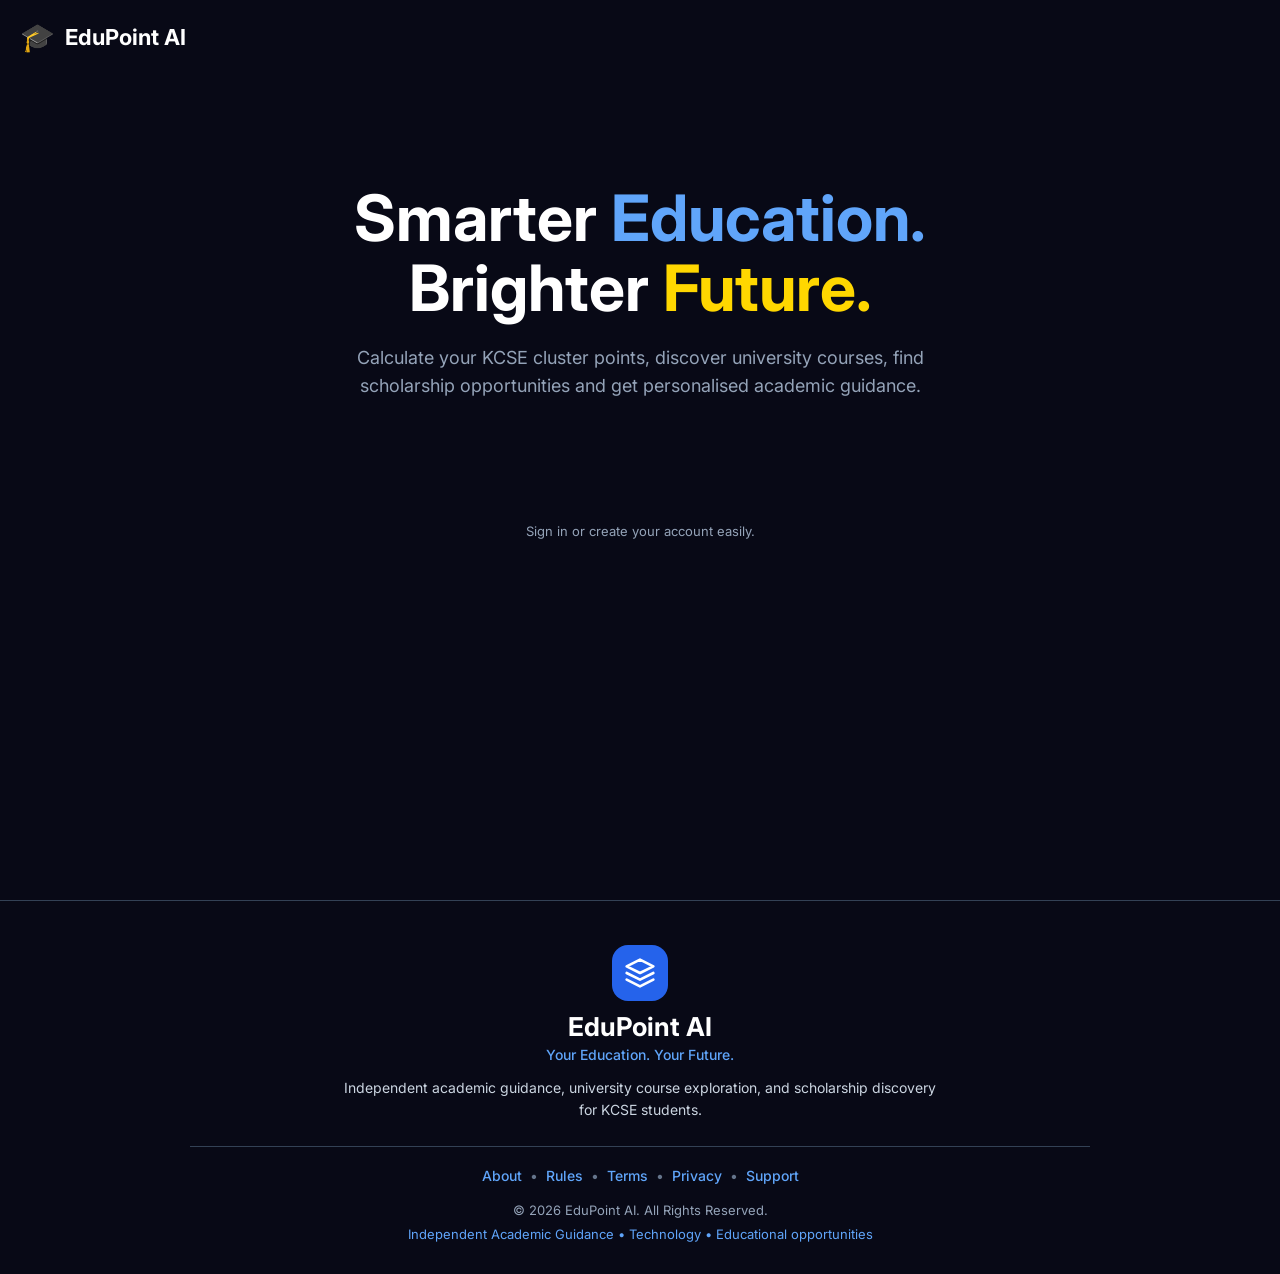
==== commit 1d8d60c0: "Update index.html" ====
--- a/frontend/index.html
+++ b/frontend/index.html
@@ -20,6 +20,7 @@
 <!-- End Google Tag Manager -->
 
 <title>EduPoint AI - Your Academic Guidance Partner</title>
+
 <link rel="stylesheet" href="/css/style.css">
 <script src="https://accounts.google.com/gsi/client" onload="initAuth()" async defer></script>
 <link href="https://fonts.googleapis.com/css2?family=Inter:wght@400;500;600;700&display=swap" rel="stylesheet">
@@ -43,7 +44,6 @@
     --error-red: #DC2626;
     --border-grey: #E2E8F0;
     
-    /* Footer Specific */
     --ep-footer-bg: #080916;
     --ep-primary: #2563EB;
     --ep-accent: #60A5FA;
@@ -55,7 +55,6 @@
     --ep-footer-padding-desktop: 44px;
     --ep-footer-padding-mobile: 30px;
 
-    /* Admin Dashboard Specific */
     --adm-navy: #101B3D;
     --adm-purple: #7047EB;
     --adm-teal: #0F9D91;
@@ -78,9 +77,7 @@
   .view.active { display: flex; }
   @keyframes fadeIn { from { opacity: 0; transform: translateY(10px); } to { opacity: 1; transform: translateY(0); } }
 
-  /* ========================================= */
-  /* LANDING & DASHBOARD (Dark Mode)           */
-  /* ========================================= */
+  /* LANDING & DASHBOARD */
   .header { display: flex; justify-content: space-between; align-items: center; padding: 20px; position: absolute; top: 0; left: 0; right: 0; z-index: 100; }
   .brand-logo { display: flex; align-items: center; gap: 10px; font-size: 22px; font-weight: bold; color: var(--white); }
   .hero-section { position: relative; padding: 140px 20px 60px; max-width: 800px; margin: 0 auto; text-align: center; flex: 1; }
@@ -93,15 +90,17 @@
   .app-container { max-width: 650px; margin: 0 auto; padding: 20px; padding-bottom: 80px; width: 100%; }
   .app-header { display: flex; justify-content: space-between; align-items: center; margin-bottom: 25px; }
   .app-header h1 { font-size: 22px; margin: 0; color: var(--white); }
-  .app-header .logout { color: var(--slate); text-decoration: none; font-size: 14px; }
+  .app-header .logout { color: var(--slate); text-decoration: none; font-size: 14px; cursor: pointer; }
   .card { background: #0f1430; border: 1px solid #2a324b; border-radius: 16px; padding: 20px; margin-bottom: 20px; }
   .card-title { color: var(--electric-blue); font-size: 18px; font-weight: bold; margin: 0 0 15px 0; display: flex; align-items: center; gap: 8px; }
   
+  /* SUBJECT DROPDOWNS */
   .subject-row { display: grid; grid-template-columns: minmax(0, 1fr) 90px; gap: 10px; margin-bottom: 10px; }
-  .subject-row select { width: 100%; padding: 12px; background: var(--navy); color: var(--white); border: 1px solid #2a324b; border-radius: 8px; font-size: 14px; }
+  .subject-row select { width: 100%; padding: 12px; background: var(--navy); color: var(--white); border: 1px solid #2a324b; border-radius: 8px; font-size: 14px; -webkit-appearance: none; -moz-appearance: none; appearance: none; }
+  .subject-row select:focus { outline: 1px solid var(--electric-blue); }
   .btn-primary { width: 100%; padding: 15px; background: var(--royal-blue); color: var(--white); border: none; border-radius: 8px; font-weight: bold; font-size: 16px; cursor: pointer; }
   
-  /* WELCOME / ONBOARDING VIEW */
+  /* WELCOME / ONBOARDING */
   .welcome-container { max-width: 600px; margin: 0 auto; padding: 40px 20px; display: flex; flex-direction: column; justify-content: center; min-height: 100vh; }
   .welcome-card { background: linear-gradient(145deg, #0a1128, #0f1430); border: 1px solid #2a324b; border-radius: 16px; padding: 24px; position: relative; box-shadow: 0 10px 30px rgba(0,0,0,0.3); }
   .welcome-header { display: flex; justify-content: space-between; font-size: 11px; font-weight: bold; letter-spacing: 1px; color: var(--success-green); margin-bottom: 15px; text-transform: uppercase; }
@@ -109,45 +108,30 @@
   .welcome-title { font-size: 24px; margin: 0 0 10px; color: var(--white); }
   .welcome-subtitle { font-size: 18px; color: var(--electric-blue); margin: 0 0 15px; }
   .welcome-text { color: var(--slate); font-size: 14px; line-height: 1.5; margin-bottom: 25px; }
-  
   .benefits-title { color: var(--white); font-size: 14px; margin-bottom: 15px; font-weight: 700; }
   .benefit-card { display: flex; gap: 15px; background: rgba(255,255,255,0.03); border: 1px solid rgba(255,255,255,0.05); padding: 16px; border-radius: 12px; margin-bottom: 12px; opacity: 0; transform: translateY(20px); animation: slideUp 0.5s ease forwards; }
   .benefit-icon { font-size: 24px; animation: float 3s ease-in-out infinite; }
   .benefit-card h5 { margin: 0 0 5px; color: var(--white); font-size: 15px; }
   .benefit-card p { margin: 0; color: var(--slate); font-size: 13px; }
-  
   .welcome-footer { text-align: center; margin-top: 30px; margin-bottom: 15px; }
   .welcome-footer h4 { color: var(--electric-blue); font-size: 18px; margin: 0 0 5px; }
   .welcome-footer p { color: var(--slate); font-size: 13px; margin: 0; }
-  
-  /* 10-SECOND PROGRESS BAR */
   .progress-bar-container { width: 100%; height: 4px; background: #1a1c33; border-radius: 2px; margin-top: 25px; overflow: hidden; }
   .progress-bar { height: 100%; background: var(--electric-blue); width: 0%; transition: width 10s linear; }
-
   @keyframes slideUp { to { opacity: 1; transform: translateY(0); } }
   @keyframes float { 0%, 100% { transform: translateY(0); } 50% { transform: translateY(-5px); } }
-  .cursor-blink { animation: blink 1s step-end infinite; color: var(--electric-blue); font-weight: 300; }
-  @keyframes blink { 50% { opacity: 0; } }
-
-  /* RESULTS */
-  .summary-banner { background: linear-gradient(135deg, #0f172a, #1e293b); border-radius: 16px; padding: 20px; text-align: center; margin-bottom: 20px; border: 1px solid #334155; }
-  .summary-banner h2 { font-size: 42px; color: var(--electric-blue); margin: 0 0 5px 0; }
-  .summary-banner p { color: var(--slate); margin: 0; font-size: 14px; }
-  .stats-mini-grid { display: grid; grid-template-columns: 1fr 1fr; gap: 10px; margin-bottom: 20px; }
-  .stat-box { background: #0f1430; border-radius: 12px; padding: 15px; text-align: center; }
-  .stat-box h3 { margin: 0 0 5px 0; font-size: 24px; }
-  .stat-box p { margin: 0; font-size: 12px; color: var(--slate); text-transform: uppercase; }
-  .stat-qual { color: var(--success-green); } .stat-close { color: var(--warning-amber); } .stat-not { color: var(--error-red); } .stat-rate { color: var(--electric-blue); }
-  
-  .table-wrap { overflow-x: auto; margin-bottom: 20px; }
-  table { width: 100%; border-collapse: collapse; font-size: 13px; }
-  th { color: var(--electric-blue); text-align: left; padding: 10px; border-bottom: 1px solid #2a324b; font-weight: 600; }
-  td { padding: 12px 10px; border-bottom: 1px solid #1e293b; color: var(--soft-white); }
-  tr:last-child td { border-bottom: none; }
-  .badge-green { background: rgba(22,163,74,0.1); color: var(--success-green); padding: 4px 8px; border-radius: 6px; font-size: 11px; }
-  .badge-yellow { background: rgba(245,158,11,0.1); color: var(--warning-amber); padding: 4px 8px; border-radius: 6px; font-size: 11px; }
-  .badge-red { background: rgba(220,38,38,0.1); color: var(--error-red); padding: 4px 8px; border-radius: 6px; font-size: 11px; }
-  .filter-input { width: 100%; padding: 12px; background: var(--navy); border: 1px solid #2a324b; border-radius: 8px; color: var(--white); margin-bottom: 15px; }
+
+  /* PAYMENT SUCCESS VIEW */
+  .success-container { max-width: 500px; margin: 0 auto; padding: 60px 20px; text-align: center; display: flex; flex-direction: column; justify-content: center; min-height: 100vh; }
+  .success-icon { font-size: 60px; color: var(--success-green); margin-bottom: 20px; }
+  .success-title { font-size: 24px; font-weight: bold; margin-bottom: 10px; color: var(--white); }
+  .success-amount { font-size: 36px; font-weight: 800; color: var(--white); margin-bottom: 5px; }
+  .success-desc { color: var(--slate); font-size: 14px; margin-bottom: 30px; }
+  .success-card { background: #0f1430; border: 1px solid #2a324b; border-radius: 16px; padding: 20px; text-align: left; margin-bottom: 20px; }
+  .success-row { display: flex; justify-content: space-between; padding: 12px 0; border-bottom: 1px solid #1e293b; font-size: 14px; }
+  .success-row:last-child { border-bottom: none; }
+  .success-row span:first-child { color: var(--slate); }
+  .success-row span:last-child { color: var(--white); font-weight: bold; }
 
   /* CHAT & OTHER TOOLS */
   .chips { display: flex; flex-wrap: wrap; gap: 10px; }
@@ -155,7 +139,6 @@
   .input-group { display: flex; gap: 10px; margin-bottom: 15px; width: 100%; }
   .input-group input { flex: 1; min-width: 0; padding: 12px; background: var(--navy); border: 1px solid #2a324b; border-radius: 8px; color: var(--white); }
   .btn-orange { width: 100%; padding: 14px; background: var(--warning-amber); color: var(--white); border: none; border-radius: 8px; font-weight: bold; font-size: 16px; cursor: pointer; }
-  
   .chat-box { background: var(--navy); border: 1px solid #2a324b; border-radius: 12px; padding: 15px; }
   .chat-messages { height: 250px; overflow-y: auto; margin-bottom: 15px; display: flex; flex-direction: column; gap: 10px; }
   .chat-input-row { display: flex; gap: 10px; margin-top: 15px; width: 100%; }
@@ -163,157 +146,102 @@
   .btn-send { background: var(--royal-blue); border: none; color: var(--white); padding: 10px 20px; border-radius: 8px; font-weight: bold; cursor: pointer; flex-shrink: 0; }
   .quick-buttons { display: flex; flex-wrap: wrap; gap: 8px; margin-top: 15px; }
   .quick-btn { background: transparent; border: 1px solid #2a324b; color: var(--slate); padding: 6px 12px; border-radius: 20px; font-size: 12px; cursor: pointer; }
-
   .social-row { display: flex; justify-content: center; gap: 15px; margin: 20px 0; }
   .social-icon { width: 40px; height: 40px; border-radius: 50%; display: flex; align-items: center; justify-content: center; font-size: 18px; color: var(--white); text-decoration: none; }
   .bg-wa { background: #25D366; } .bg-li { background: #0077B5; } .bg-ig { background: #E1306C; } .bg-tt { background: #000; border: 1px solid var(--white); } .bg-mail { background: #EA4335; }
   .floating-chat { position: fixed; bottom: 20px; right: 20px; width: 60px; height: 60px; background: #25D366; border-radius: 50%; display: flex; align-items: center; justify-content: center; font-size: 28px; box-shadow: 0 4px 15px rgba(0,0,0,0.5); cursor: pointer; z-index: 999; }
 
-  /* ========================================= */
-  /* PREMIUM PAYMENT MODAL                     */
-  /* ========================================= */
+  /* PREMIUM PAYMENT MODAL */
   #confirmModal { display: none; position: fixed; inset: 0; background: rgba(0,0,0,0.85); z-index: 9999; padding: 20px; overflow-y: auto; backdrop-filter: blur(4px); align-items: flex-start; justify-content: center; }
   .secure-modal { background: var(--navy); border: 1px solid var(--royal-blue); border-radius: 16px; padding: 24px; width: 100%; max-width: 440px; margin: 0 auto; box-shadow: 0 20px 60px rgba(0,0,0,0.5); animation: fadeIn 0.25s ease; color: var(--soft-white); }
-  
   .secure-header { text-align: center; margin-bottom: 20px; }
   .secure-header .lock-icon { font-size: 11px; font-weight: bold; letter-spacing: 1px; color: var(--success-green); text-transform: uppercase; }
   .secure-header h2 { color: var(--royal-blue); font-size: 22px; margin: 8px 0 5px; }
   .secure-header p { color: var(--slate); font-size: 13px; margin: 0; }
-
   .fee-card { background: rgba(37,99,235,0.1); border: 1px solid var(--royal-blue); border-radius: 12px; padding: 16px; text-align: center; margin-bottom: 20px; }
   .fee-card span { font-size: 11px; color: var(--slate); text-transform: uppercase; letter-spacing: 1px; font-weight: bold; }
   .fee-card h3 { font-size: 28px; color: var(--white); margin: 5px 0; }
   .fee-card small { font-size: 12px; color: var(--slate); }
-
   .subject-list-preview { background: #0f1430; border-radius: 8px; padding: 12px 16px; margin-bottom: 20px; font-size: 13px; width: 100%; }
   .preview-row { display: flex; justify-content: space-between; align-items: center; padding: 8px 0; border-bottom: 1px solid #1e293b; color: var(--soft-white); width: 100%; }
   .preview-row span:first-child { flex: 1; min-width: 0; overflow: hidden; text-overflow: ellipsis; white-space: nowrap; }
   .preview-row .preview-grade { flex-shrink: 0; margin-left: 10px; color: var(--electric-blue); font-weight: bold; text-transform: uppercase; }
   .preview-row:last-child { border-bottom: none; }
-
   .terms-summary { display: flex; flex-direction: column; gap: 12px; margin-bottom: 20px; }
   .term-item { display: flex; gap: 12px; align-items: flex-start; }
   .term-item .num { color: var(--royal-blue); font-weight: 900; font-size: 14px; opacity: 0.8; }
   .term-item b { display: block; font-size: 13px; color: var(--white); margin-bottom: 2px; }
   .term-item p { margin: 0; font-size: 12px; color: var(--slate); line-height: 1.4; }
-
   .full-terms-toggle { text-align: center; margin-bottom: 15px; }
   .full-terms-toggle a { color: var(--royal-blue); font-size: 12px; text-decoration: none; cursor: pointer; font-weight: bold; }
-  
   .full-terms-box { display: none; background: #0f1430; border: 1px solid #334155; border-radius: 8px; padding: 12px; margin-bottom: 15px; max-height: 150px; overflow-y: auto; font-size: 11px; color: var(--slate); line-height: 1.5; }
   .full-terms-box b { color: var(--white); }
-
   .modal-checkbox-box { display: flex; align-items: flex-start; gap: 10px; margin-bottom: 20px; background: rgba(255,255,255,0.03); padding: 12px; border-radius: 8px; border: 1px solid #334155; }
   .modal-checkbox-box input { width: 18px; min-height: 18px; margin-top: 2px; accent-color: var(--royal-blue); cursor: pointer; flex-shrink: 0; }
   .modal-checkbox-box label { color: var(--soft-white); font-size: 12px; line-height: 1.5; cursor: pointer; }
-
   .modal-buttons { display: flex; gap: 10px; margin-bottom: 15px; }
   .btn-edit { flex: 1; padding: 14px; background: transparent; border: 1px solid #334155; color: var(--white); border-radius: 10px; cursor: pointer; font-weight: 600; font-size: 14px; }
   .btn-pay-confirm { flex: 2; padding: 14px; background: var(--royal-blue); border: none; color: var(--white); border-radius: 10px; cursor: pointer; font-weight: bold; font-size: 14px; }
   .btn-pay-confirm:disabled, .btn-edit:disabled { opacity: 0.5; cursor: not-allowed; }
   .btn-pay-confirm:not(:disabled):hover { background: #1d4ed8; }
-
   .secure-footer { text-align: center; font-size: 10px; color: #64748B; letter-spacing: 0.5px; }
 
-  /* ========================================= */
-  /* INFO MODAL (About, Rules, Terms, Privacy) */
-  /* ========================================= */
+  /* INFO MODAL */
   #infoModal { display: none; position: fixed; inset: 0; background: rgba(8, 9, 22, 0.95); z-index: 9000; padding: 20px; overflow-y: auto; backdrop-filter: blur(8px); align-items: flex-start; justify-content: center; }
   .info-modal-content { background: var(--navy); border: 1px solid #1e293b; border-radius: 16px; padding: 30px; max-width: 700px; width: 100%; margin: 20px auto; color: var(--soft-white); position: relative; box-shadow: 0 20px 60px rgba(0,0,0,0.7); animation: fadeIn 0.3s ease; }
-  
   .info-modal-close { position: absolute; top: 15px; right: 20px; background: transparent; border: none; color: var(--slate); font-size: 28px; cursor: pointer; transition: color 0.2s; line-height: 1; z-index: 10; }
   .info-modal-close:hover { color: var(--white); }
-  
   .info-modal-body h1 { color: var(--electric-blue); font-size: 28px; margin-top: 0; margin-bottom: 10px; text-align: center; }
   .info-modal-body h2 { color: var(--white); font-size: 18px; margin-top: 30px; margin-bottom: 12px; border-bottom: 1px solid #1e293b; padding-bottom: 8px; }
   .info-modal-body h3 { color: var(--electric-blue); font-size: 16px; margin-top: 20px; margin-bottom: 8px; }
   .info-modal-body p, .info-modal-body li { color: var(--slate); line-height: 1.7; font-size: 14px; margin-bottom: 15px; }
   .info-modal-body ul { padding-left: 20px; }
   .info-modal-body strong { color: var(--white); }
-  
-  /* About Us Specific Styles */
   .about-hero { text-align: center; margin-bottom: 30px; }
   .about-hero h1 { font-size: 32px; color: var(--white); margin-bottom: 10px; }
   .about-hero p { color: var(--electric-blue); font-size: 16px; font-weight: 500; }
-  
   .about-grid { display: grid; grid-template-columns: repeat(auto-fit, minmax(200px, 1fr)); gap: 15px; margin: 20px 0; }
   .about-card { background: #0f1430; border: 1px solid #1e293b; border-radius: 12px; padding: 20px; }
   .about-card h4 { color: var(--white); font-size: 15px; margin-top: 0; margin-bottom: 8px; display: flex; align-items: center; gap: 8px; }
   .about-card p { font-size: 13px; margin: 0; color: var(--slate); line-height: 1.5; }
-
   .independence-box { background: rgba(139, 92, 246, 0.1); border-left: 4px solid var(--purple); padding: 20px; border-radius: 8px; margin: 30px 0; }
   .independence-box h3 { color: var(--purple); margin-top: 0; font-size: 16px; }
   .independence-box p { color: var(--soft-white); font-size: 14px; margin-bottom: 10px; }
   .independence-box p:last-child { margin-bottom: 0; }
-
   .values-grid { display: grid; grid-template-columns: repeat(auto-fit, minmax(150px, 1fr)); gap: 15px; margin: 20px 0; }
   .value-card { background: #0f1430; border: 1px solid #1e293b; border-radius: 12px; padding: 15px; text-align: center; }
   .value-card .icon { font-size: 24px; margin-bottom: 10px; display: inline-block; }
   .value-card h5 { color: var(--emerald-green); font-size: 14px; margin: 0 0 5px; }
   .value-card p { font-size: 12px; margin: 0; color: var(--slate); line-height: 1.4; }
-
   .about-footer { text-align: center; margin-top: 40px; padding-top: 20px; border-top: 1px solid #1e293b; }
   .about-footer h4 { color: var(--white); font-size: 18px; margin-bottom: 5px; }
   .about-footer p { color: var(--electric-blue); font-size: 14px; margin: 0; }
-
-  /* Privacy Specific Styles */
   .privacy-table { width: 100%; border-collapse: collapse; margin: 20px 0; font-size: 14px; background: #0f1430; border-radius: 8px; overflow: hidden; }
   .privacy-table th { background: rgba(37, 99, 235, 0.2); color: var(--white); text-align: left; padding: 12px; }
   .privacy-table td { padding: 12px; border-bottom: 1px solid #1e293b; color: var(--slate); }
   .privacy-table tr:last-child td { border-bottom: none; }
-
   .return-btn { display: block; width: 100%; padding: 14px; background: var(--royal-blue); color: var(--white); text-align: center; border: none; border-radius: 8px; font-weight: bold; font-size: 16px; cursor: pointer; margin-top: 30px; text-decoration: none; transition: background 0.2s; }
   .return-btn:hover { background: #1d4ed8; }
 
-  /* ========================================= */
-  /* ADMIN DASHBOARD                           */
-  /* ========================================= */
-  #view-admin {
-      background-color: var(--adm-bg);
-      color: var(--adm-text);
-  }
-  
-  .admin-stat-card { 
-      background: #ffffff; 
-      border: 1px solid #E2E8F0; 
-      border-radius: 12px; 
-      padding: 20px; 
-      text-align: center; 
-      box-shadow: 0 4px 6px -1px rgba(0,0,0,0.05);
-  }
+  /* ADMIN DASHBOARD */
+  #view-admin { background-color: var(--adm-bg); color: var(--adm-text); min-height: 100vh; }
+  .admin-stat-card { background: #ffffff; border: 1px solid #E2E8F0; border-radius: 12px; padding: 20px; text-align: center; box-shadow: 0 4px 6px -1px rgba(0,0,0,0.05); }
   .admin-stat-card h3 { font-size: 28px; margin: 0 0 5px; font-weight: 800; }
   .admin-stat-card p { margin: 0; font-size: 12px; color: #64748B; text-transform: uppercase; font-weight: 600; letter-spacing: 0.5px; }
-  
   .admin-table th { background: #F8FAFC; color: var(--adm-navy); border-bottom: 2px solid #E2E8F0; font-weight: 700; }
   .admin-table td { color: var(--adm-text); border-bottom: 1px solid #E2E8F0; }
   .admin-table tr:hover { background-color: #F8FAFC; }
-  
-  .admin-btn { 
-      padding: 8px 16px; 
-      border-radius: 6px; 
-      font-weight: 600; 
-      font-size: 13px; 
-      cursor: pointer; 
-      border: none; 
-      transition: 0.2s;
-  }
+  .admin-btn { padding: 8px 16px; border-radius: 6px; font-weight: 600; font-size: 13px; cursor: pointer; border: none; transition: 0.2s; }
   .admin-btn-primary { background: var(--adm-purple); color: #fff; }
   .admin-btn-primary:hover { background: #5a35d6; }
   .admin-btn-outline { background: transparent; border: 1px solid var(--adm-navy); color: var(--adm-navy); }
   .admin-btn-outline:hover { background: var(--adm-navy); color: #fff; }
-
-  /* ========================================= */
-  /* EDPOINTAI V11.0 MINIMAL FOOTER            */
-  /* ========================================= */
-  .edupoint-footer {
-    width: 100%;
-    background: var(--ep-footer-bg);
-    color: var(--ep-white);
-    padding: var(--ep-footer-padding-desktop) 20px 32px;
-    text-align: center;
-    border-top: 1px solid var(--ep-separator);
-    margin-top: auto;
-  }
+  .admin-search-box { display: flex; gap: 10px; margin-bottom: 20px; background: #fff; padding: 15px; border-radius: 12px; border: 1px solid #E2E8F0; }
+  .admin-search-box input { flex: 1; padding: 12px; border: 1px solid #CBD5E1; border-radius: 8px; font-size: 15px; }
+  .admin-search-box button { padding: 12px 24px; background: var(--adm-purple); color: #fff; border: none; border-radius: 8px; font-weight: bold; cursor: pointer; }
+
+  /* FOOTER */
+  .edupoint-footer { width: 100%; background: var(--ep-footer-bg); color: var(--ep-white); padding: var(--ep-footer-padding-desktop) 20px 32px; text-align: center; border-top: 1px solid var(--ep-separator); margin-top: auto; }
   .edupoint-footer__brand { display: flex; flex-direction: column; align-items: center; }
   .logo-icon { width: 56px; height: 56px; background: var(--ep-primary); border-radius: 16px; display: flex; align-items: center; justify-content: center; margin-bottom: 10px; }
   .logo-icon svg { width: 32px; height: 32px; fill: none; stroke: var(--ep-white); stroke-width: 2; stroke-linecap: round; stroke-linejoin: round; }
@@ -334,12 +262,7 @@
     .logo-icon svg { width: 24px; height: 24px; }
     .edupoint-footer__links { gap: 6px; }
     .edupoint-footer__links a { font-size: 13px; }
-    .info-modal-content { padding: 20px; }
-    .about-grid { grid-template-columns: 1fr; }
     .stats-mini-grid { grid-template-columns: 1fr; }
-  }
-  @media (prefers-reduced-motion: reduce) {
-    .edupoint-footer__links a { transition: none; }
   }
 </style>
 </head>
@@ -352,10 +275,8 @@
 </noscript>
 <!-- End Google Tag Manager (noscript) -->
 
-<!-- ================================ -->
-<!-- PUBLIC LANDING VIEW              -->
-<!-- ================================ -->
-<div id="view-public" class="view">
+<!-- PUBLIC LANDING VIEW -->
+<div id="view-public" class="view active">
   <header class="header">
     <div class="brand-logo"><span style="font-size: 28px;">🎓</span> EduPoint AI</div>
   </header>
@@ -369,9 +290,7 @@
   </main>
 </div>
 
-<!-- ================================ -->
-<!-- ONBOARDING / WELCOME VIEW        -->
-<!-- ================================ -->
+<!-- ONBOARDING / WELCOME VIEW -->
 <div id="view-welcome" class="view">
   <div class="welcome-container">
     <div class="welcome-card">
@@ -382,58 +301,23 @@
       <h2 class="welcome-title">Welcome, <span id="welcomeName">Student</span>! 👋</h2>
       <h3 class="welcome-subtitle">Your future starts here.</h3>
       <p class="welcome-text">We're excited to be part of your academic journey. EduPointAI gives you the tools and guidance to make smarter decisions about your education and career.</p>
-
       <div class="benefits-section">
         <h4 class="benefits-title">Explore what EduPointAI offers</h4>
-        
-        <div class="benefit-card" style="animation-delay: 0.4s;">
-          <div class="benefit-icon">🧮</div>
-          <div>
-            <h5>1. Calculate Your KCSE Cluster Points</h5>
-            <p>Understand your academic performance and calculate your cluster points accurately.</p>
-          </div>
-        </div>
-
-        <div class="benefit-card" style="animation-delay: 0.6s;">
-          <div class="benefit-icon">🎓</div>
-          <div>
-            <h5>2. Discover University Courses</h5>
-            <p>Explore courses and universities that match your qualifications.</p>
-          </div>
-        </div>
-
-        <div class="benefit-card" style="animation-delay: 0.8s;">
-          <div class="benefit-icon">🏆</div>
-          <div>
-            <h5>3. Find Scholarship Opportunities</h5>
-            <p>Discover potential funding opportunities to support your education.</p>
-          </div>
-        </div>
-
-        <div class="benefit-card" style="animation-delay: 1.0s;">
-          <div class="benefit-icon">💡</div>
-          <div>
-            <h5>4. Get Career Guidance</h5>
-            <p>Explore career pathways, understand qualifications and make informed career choices.</p>
-          </div>
-        </div>
-      </div>
-
+        <div class="benefit-card" style="animation-delay: 0.4s;"><div class="benefit-icon">🧮</div><div><h5>1. Calculate Your KCSE Cluster Points</h5><p>Understand your academic performance and calculate your cluster points accurately.</p></div></div>
+        <div class="benefit-card" style="animation-delay: 0.6s;"><div class="benefit-icon">🎓</div><div><h5>2. Discover University Courses</h5><p>Explore courses and universities that match your qualifications.</p></div></div>
+        <div class="benefit-card" style="animation-delay: 0.8s;"><div class="benefit-icon">🏆</div><div><h5>3. Find Scholarship Opportunities</h5><p>Discover potential funding opportunities to support your education.</p></div></div>
+        <div class="benefit-card" style="animation-delay: 1.0s;"><div class="benefit-icon">💡</div><div><h5>4. Get Career Guidance</h5><p>Explore career pathways, understand qualifications and make informed career choices.</p></div></div>
+      </div>
       <div class="welcome-footer">
         <h4>Dream Big. Plan Smart. Achieve More.</h4>
         <p>Your journey is unique. Let's make every step count!</p>
       </div>
-
-      <div class="progress-bar-container">
-        <div class="progress-bar" id="welcomeProgress"></div>
-      </div>
+      <div class="progress-bar-container"><div class="progress-bar" id="welcomeProgress"></div></div>
     </div>
   </div>
 </div>
 
-<!-- ================================ -->
-<!-- MAIN STUDENT DASHBOARD           -->
-<!-- ================================ -->
+<!-- MAIN STUDENT DASHBOARD -->
 <div id="view-student" class="view">
   <div class="app-container">
     <div class="app-header">
@@ -443,120 +327,288 @@
       </div>
     </div>
 
+    <!-- CALCULATOR CARD -->
     <div class="card" id="calculatorCard">
       <div class="card-title">📋 Enter Your 7 KCSE Subjects</div>
-      <div id="subjectList"></div>
-      <button class="btn-primary" id="btnCalculate">⚡ Calculate My Cluster Points — KES 100</button>
+      <div id="subjectList">
+        
+        <!-- Subject 1 -->
+        <div class="subject-row">
+          <select id="sub1">
+            <option value="" disabled selected>Select Subject 1</option>
+            <option value="Mathematics">Mathematics</option>
+            <option value="English">English</option>
+            <option value="Kiswahili">Kiswahili</option>
+            <option value="Biology">Biology</option>
+            <option value="Chemistry">Chemistry</option>
+            <option value="Physics">Physics</option>
+            <option value="Geography">Geography</option>
+            <option value="History">History</option>
+            <option value="CRE">CRE</option>
+            <option value="Business">Business</option>
+            <option value="Agriculture">Agriculture</option>
+            <option value="Computer Studies">Computer Studies</option>
+          </select>
+          <select id="grade1">
+            <option value="" disabled selected>Grade</option>
+            <option value="A">A</option><option value="A-">A-</option>
+            <option value="B+">B+</option><option value="B">B</option><option value="B-">B-</option>
+            <option value="C+">C+</option><option value="C">C</option><option value="C-">C-</option>
+            <option value="D+">D+</option><option value="D">D</option><option value="D-">D-</option>
+            <option value="E">E</option>
+          </select>
+        </div>
+
+        <!-- Subject 2 -->
+        <div class="subject-row">
+          <select id="sub2">
+            <option value="" disabled selected>Select Subject 2</option>
+            <option value="Mathematics">Mathematics</option>
+            <option value="English">English</option>
+            <option value="Kiswahili">Kiswahili</option>
+            <option value="Biology">Biology</option>
+            <option value="Chemistry">Chemistry</option>
+            <option value="Physics">Physics</option>
+            <option value="Geography">Geography</option>
+            <option value="History">History</option>
+            <option value="CRE">CRE</option>
+            <option value="Business">Business</option>
+            <option value="Agriculture">Agriculture</option>
+            <option value="Computer Studies">Computer Studies</option>
+          </select>
+          <select id="grade2">
+            <option value="" disabled selected>Grade</option>
+            <option value="A">A</option><option value="A-">A-</option>
+            <option value="B+">B+</option><option value="B">B</option><option value="B-">B-</option>
+            <option value="C+">C+</option><option value="C">C</option><option value="C-">C-</option>
+            <option value="D+">D+</option><option value="D">D</option><option value="D-">D-</option>
+            <option value="E">E</option>
+          </select>
+        </div>
+
+        <!-- Subject 3 -->
+        <div class="subject-row">
+          <select id="sub3">
+            <option value="" disabled selected>Select Subject 3</option>
+            <option value="Mathematics">Mathematics</option>
+            <option value="English">English</option>
+            <option value="Kiswahili">Kiswahili</option>
+            <option value="Biology">Biology</option>
+            <option value="Chemistry">Chemistry</option>
+            <option value="Physics">Physics</option>
+            <option value="Geography">Geography</option>
+            <option value="History">History</option>
+            <option value="CRE">CRE</option>
+            <option value="Business">Business</option>
+            <option value="Agriculture">Agriculture</option>
+            <option value="Computer Studies">Computer Studies</option>
+          </select>
+          <select id="grade3">
+            <option value="" disabled selected>Grade</option>
+            <option value="A">A</option><option value="A-">A-</option>
+            <option value="B+">B+</option><option value="B">B</option><option value="B-">B-</option>
+            <option value="C+">C+</option><option value="C">C</option><option value="C-">C-</option>
+            <option value="D+">D+</option><option value="D">D</option><option value="D-">D-</option>
+            <option value="E">E</option>
+          </select>
+        </div>
+
+        <!-- Subject 4 -->
+        <div class="subject-row">
+          <select id="sub4">
+            <option value="" disabled selected>Select Subject 4</option>
+            <option value="Mathematics">Mathematics</option>
+            <option value="English">English</option>
+            <option value="Kiswahili">Kiswahili</option>
+            <option value="Biology">Biology</option>
+            <option value="Chemistry">Chemistry</option>
+            <option value="Physics">Physics</option>
+            <option value="Geography">Geography</option>
+            <option value="History">History</option>
+            <option value="CRE">CRE</option>
+            <option value="Business">Business</option>
+            <option value="Agriculture">Agriculture</option>
+            <option value="Computer Studies">Computer Studies</option>
+          </select>
+          <select id="grade4">
+            <option value="" disabled selected>Grade</option>
+            <option value="A">A</option><option value="A-">A-</option>
+            <option value="B+">B+</option><option value="B">B</option><option value="B-">B-</option>
+            <option value="C+">C+</option><option value="C">C</option><option value="C-">C-</option>
+            <option value="D+">D+</option><option value="D">D</option><option value="D-">D-</option>
+            <option value="E">E</option>
+          </select>
+        </div>
+
+        <!-- Subject 5 -->
+        <div class="subject-row">
+          <select id="sub5">
+            <option value="" disabled selected>Select Subject 5</option>
+            <option value="Mathematics">Mathematics</option>
+            <option value="English">English</option>
+            <option value="Kiswahili">Kiswahili</option>
+            <option value="Biology">Biology</option>
+            <option value="Chemistry">Chemistry</option>
+            <option value="Physics">Physics</option>
+            <option value="Geography">Geography</option>
+            <option value="History">History</option>
+            <option value="CRE">CRE</option>
+            <option value="Business">Business</option>
+            <option value="Agriculture">Agriculture</option>
+            <option value="Computer Studies">Computer Studies</option>
+          </select>
+          <select id="grade5">
+            <option value="" disabled selected>Grade</option>
+            <option value="A">A</option><option value="A-">A-</option>
+            <option value="B+">B+</option><option value="B">B</option><option value="B-">B-</option>
+            <option value="C+">C+</option><option value="C">C</option><option value="C-">C-</option>
+            <option value="D+">D+</option><option value="D">D</option><option value="D-">D-</option>
+            <option value="E">E</option>
+          </select>
+        </div>
+
+        <!-- Subject 6 -->
+        <div class="subject-row">
+          <select id="sub6">
+            <option value="" disabled selected>Select Subject 6</option>
+            <option value="Mathematics">Mathematics</option>
+            <option value="English">English</option>
+            <option value="Kiswahili">Kiswahili</option>
+            <option value="Biology">Biology</option>
+            <option value="Chemistry">Chemistry</option>
+            <option value="Physics">Physics</option>
+            <option value="Geography">Geography</option>
+            <option value="History">History</option>
+            <option value="CRE">CRE</option>
+            <option value="Business">Business</option>
+            <option value="Agriculture">Agriculture</option>
+            <option value="Computer Studies">Computer Studies</option>
+          </select>
+          <select id="grade6">
+            <option value="" disabled selected>Grade</option>
+            <option value="A">A</option><option value="A-">A-</option>
+            <option value="B+">B+</option><option value="B">B</option><option value="B-">B-</option>
+            <option value="C+">C+</option><option value="C">C</option><option value="C-">C-</option>
+            <option value="D+">D+</option><option value="D">D</option><option value="D-">D-</option>
+            <option value="E">E</option>
+          </select>
+        </div>
+
+        <!-- Subject 7 -->
+        <div class="subject-row">
+          <select id="sub7">
+            <option value="" disabled selected>Select Subject 7</option>
+            <option value="Mathematics">Mathematics</option>
+            <option value="English">English</option>
+            <option value="Kiswahili">Kiswahili</option>
+            <option value="Biology">Biology</option>
+            <option value="Chemistry">Chemistry</option>
+            <option value="Physics">Physics</option>
+            <option value="Geography">Geography</option>
+            <option value="History">History</option>
+            <option value="CRE">CRE</option>
+            <option value="Business">Business</option>
+            <option value="Agriculture">Agriculture</option>
+            <option value="Computer Studies">Computer Studies</option>
+          </select>
+          <select id="grade7">
+            <option value="" disabled selected>Grade</option>
+            <option value="A">A</option><option value="A-">A-</option>
+            <option value="B+">B+</option><option value="B">B</option><option value="B-">B-</option>
+            <option value="C+">C+</option><option value="C">C</option><option value="C-">C-</option>
+            <option value="D+">D+</option><option value="D">D</option><option value="D-">D-</option>
+            <option value="E">E</option>
+          </select>
+        </div>
+
+      </div>
+      <button class="btn-primary" id="btnCalculate" onclick="handleCalculateClick()">⚡ Calculate My Cluster Points — KES 100</button>
       <div id="calcMessage" style="text-align: center; margin-top: 10px; font-size: 13px; color: var(--warning-amber);"></div>
     </div>
 
-    <div id="resultsSection" style="display: none;">
-      <div class="summary-banner">
-        <h2 id="resPoints">0.000</h2>
-        <p>Your Cluster Points</p>
-      </div>
-      <div class="stats-mini-grid">
-        <div class="stat-box"><h3 class="stat-qual" id="resQualified">0</h3><p>✅ Qualified</p></div>
-        <div class="stat-box"><h3 class="stat-close" id="resClose">0</h3><p>⚠️ Close</p></div>
-        <div class="stat-box"><h3 class="stat-not" id="resNot">0</h3><p>❌ Not</p></div>
-        <div class="stat-box"><h3 class="stat-rate" id="resRate">0%</h3><p>Rate</p></div>
-      </div>
-      <div class="card">
-        <div class="card-title" style="color: var(--success-green);">✅ <span id="qualCountTitle">0</span> Courses You Qualify For</div>
-        <div class="table-wrap"><table><thead><tr><th>Course</th><th>University</th></tr></thead><tbody id="qualifiedTableBody"></tbody></table></div>
-      </div>
-      <div class="card">
-        <div class="card-title" style="color: var(--warning-amber);">⚠️ <span id="closeCountTitle">0</span> Close Matches</div>
-        <div class="table-wrap"><table><thead><tr><th>Course</th><th>University</th></tr></thead><tbody id="closeTableBody"></tbody></table></div>
-      </div>
-      <div class="card">
-        <div class="card-title">📚 All Courses Matching Your Points</div>
-        <input type="text" class="filter-input" id="courseFilter" placeholder="🔍 Filter courses..." oninput="filterCourses()">
-        <div class="table-wrap" style="max-height: 400px; overflow-y: auto;">
-          <table><thead><tr><th>#</th><th>Course</th><th>University</th><th>Cutoff</th><th>Gap</th><th>Status</th></tr></thead><tbody id="allCoursesBody"></tbody></table>
-        </div>
-      </div>
-    </div>
-
+    <!-- AI CAREER ADVISOR -->
     <div class="card">
       <div class="card-title">👨‍🏫 AI Career Advisor</div>
       <p style="font-size: 13px; color: var(--slate); margin-top: -10px; margin-bottom: 15px;">Select your interests to get personalised career guidance.</p>
       <div class="chips">
-        <div class="chip" onclick="showCareer('Medicine')">🏥 Medicine</div>
-        <div class="chip" onclick="showCareer('Technology')">💻 Technology</div>
-        <div class="chip" onclick="showCareer('Engineering')">⚙️ Engineering</div>
-        <div class="chip" onclick="showCareer('Business')">💼 Business</div>
-        <div class="chip" onclick="showCareer('Education')">📚 Education</div>
-        <div class="chip" onclick="showCareer('Arts')">🎨 Arts</div>
-      </div>
-      <div id="careerResult" style="margin-top: 15px; font-size: 13px; color: var(--success-green);"></div>
-    </div>
-
+        <div class="chip">🏥 Medicine</div>
+        <div class="chip">💻 Technology</div>
+        <div class="chip">⚙️ Engineering</div>
+        <div class="chip">💼 Business</div>
+        <div class="chip">📚 Education</div>
+        <div class="chip">🎨 Arts</div>
+      </div>
+    </div>
+
+    <!-- SCHOLARSHIP FINDER -->
     <div class="card">
       <div class="card-title">💰 Scholarship Finder</div>
       <p style="font-size: 13px; color: var(--slate); margin-top: -10px; margin-bottom: 15px;">Find scholarships that match your GPA and intended major.</p>
       <div class="input-group">
-        <input type="text" id="schMajor" placeholder="Intended major (e.g., Computer Science)">
-        <input type="number" id="schGPA" placeholder="GPA (0-4.0)" step="0.1">
-      </div>
-      <button class="btn-orange" onclick="findScholarships()">🔍 Find Scholarships</button>
-      <div id="scholarshipResults" style="margin-top: 15px;"></div>
-    </div>
-
-    <div class="card">
-      <div class="card-title">🧑‍💼 EduBot Career Advisor</div>
-      <div class="chat-box">
-        <p style="font-size: 13px; color: var(--slate); margin-top: 0;">
-          👋 Hi! I'm EduBot. Ask me anything about career pathways, university courses, KCSE requirements, or job opportunities.
-        </p>
-        <div class="chat-messages" id="chatMessages">
-          <div style="color: var(--success-green);"><b>EduBot:</b> What career would you like to explore today?</div>
-        </div>
-        <div class="chat-input-row">
-          <input type="text" id="chatInput" placeholder="E.g., What does a civil engineer do?">
-          <button class="btn-send" onclick="sendChat()">Send</button>
-        </div>
-        <div class="quick-buttons">
-          <div class="quick-btn" onclick="sendChat('Software Engineer')">💻 Tech Careers</div>
-          <div class="quick-btn" onclick="sendChat('Medical doctor requirements')">🏥 Medical Careers</div>
-          <div class="quick-btn" onclick="sendChat('B plain courses')">📊 B Plain Courses</div>
-          <div class="quick-btn" onclick="sendChat('Good at mathematics')">📐 Math Careers</div>
-          <div class="quick-btn" onclick="sendChat('Difference between civil and mechanical engineering')">⚙️ Engineering</div>
-          <div class="quick-btn" onclick="sendChat('Actuarial Science')">📈 Business</div>
-        </div>
-      </div>
-    </div>
-
+        <input type="text" placeholder="Intended major (e.g., Computer Science)">
+        <input type="number" placeholder="GPA (0-4.0)" step="0.1">
+      </div>
+      <button class="btn-orange">🔍 Find Scholarships</button>
+    </div>
+
+    <!-- SOCIAL LINKS -->
     <div class="card" style="text-align: center;">
       <div class="card-title" style="justify-content: center;">📢 Follow Us For More Information</div>
-      <p style="font-size: 12px; color: var(--slate); margin-top: -10px; margin-bottom: 15px;">Get KUCCPS updates, course tips & career guidance</p>
       <div class="social-row">
-        <a href="https://wa.me/254114812308" target="_blank" class="social-icon bg-wa">💬</a>
+        <a href="#" class="social-icon bg-wa">💬</a>
         <a href="#" class="social-icon bg-li">in</a>
         <a href="#" class="social-icon bg-ig">📷</a>
         <a href="#" class="social-icon bg-tt">🎵</a>
-        <a href="mailto:academichelpdesk1@gmail.com" class="social-icon bg-mail">✉️</a>
-      </div>
-      <p style="font-size: 12px; color: var(--slate); margin: 5px 0;">📧 academichelpdesk1@gmail.com</p>
+        <a href="mailto:nexoraacademyhelpdesk@gmail.com" class="social-icon bg-mail">✉️</a>
+      </div>
+      <p style="font-size: 12px; color: var(--slate); margin: 5px 0;">📧 nexoraacademyhelpdesk@gmail.com</p>
     </div>
   </div>
 </div>
 
-<!-- ================================ -->
-<!-- ADMIN DASHBOARD                  -->
-<!-- ================================ -->
+<!-- PAYMENT SUCCESS VIEW -->
+<div id="view-payment-success" class="view">
+  <div class="success-container">
+    <div class="success-icon">✅</div>
+    <div class="success-title">Payment Successful</div>
+    <div class="success-amount">KES 100.00</div>
+    <div class="success-desc">Payment confirmed</div>
+    
+    <div class="success-card">
+      <div style="text-align: center; margin-bottom: 15px; font-weight: bold; color: var(--white);">
+        Your calculation is ready! Your KCSE results have been processed successfully.
+      </div>
+      <div class="success-row">
+        <span>Calculation reference</span>
+        <span id="successRef">EDU-2026-001</span>
+      </div>
+      <div class="success-row">
+        <span>Report status</span>
+        <span style="color: var(--success-green);">Generated</span>
+      </div>
+      <div class="success-row">
+        <span>Email Delivery</span>
+        <span style="color: var(--success-green);">Sent to your inbox</span>
+      </div>
+    </div>
+    
+    <button class="btn-primary" style="margin-bottom: 15px;" onclick="showView('student')">← Back to Dashboard</button>
+  </div>
+</div>
+
+<!-- ADMIN DASHBOARD -->
 <div id="view-admin" class="view">
-  <div class="app-container" style="max-width: 1000px; padding-top: 40px;">
+  <div class="app-container" style="max-width: 1100px; padding-top: 40px;">
+    
     <div class="app-header">
       <h1 style="color: var(--adm-navy);">👑 Admin Dashboard</h1>
       <div style="display: flex; gap: 15px;">
-        <a href="#" class="admin-btn admin-btn-outline" onclick="showView('student'); event.preventDefault();">← Back to Dashboard</a>
-        <a href="#" class="logout" style="color: var(--adm-red);" onclick="logout()">Logout</a>
-      </div>
-    </div>
-
-    <!-- Metrics -->
-    <div class="stats-mini-grid" style="grid-template-columns: repeat(4, 1fr); gap: 15px; margin-bottom: 30px;">
+        <a href="#" class="admin-btn admin-btn-outline" onclick="logout()">Logout</a>
+      </div>
+    </div>
+
+    <!-- 6 STATS CARDS -->
+    <div class="stats-mini-grid" style="grid-template-columns: repeat(3, 1fr); gap: 15px; margin-bottom: 30px;">
       <div class="admin-stat-card">
         <h3 style="color: var(--adm-teal);">KES <span id="admRevenue">0</span></h3>
         <p>Total Revenue</p>
@@ -573,13 +625,70 @@
         <h3 style="color: var(--adm-amber);" id="admPending">0</h3>
         <p>Pending Payments</p>
       </div>
-    </div>
-
-    <!-- Payments Table -->
+      <div class="admin-stat-card">
+        <h3 style="color: var(--success-green);" id="admSuccess">0</h3>
+        <p>Successful Payments</p>
+      </div>
+      <div class="admin-stat-card">
+        <h3 style="color: var(--adm-red);" id="admFailed">0</h3>
+        <p>Failed Payments</p>
+      </div>
+    </div>
+
+    <!-- ADMIN SEARCH STUDENT -->
+    <div class="card" style="background: #ffffff; border-color: #E2E8F0;">
+      <div class="card-title" style="color: var(--adm-navy);">🔍 Find Student Results</div>
+      <div class="admin-search-box">
+        <input type="email" id="adminSearchEmail" placeholder="Enter student email address (e.g., student@example.com)">
+        <button onclick="searchStudent()">Search Student</button>
+      </div>
+      
+      <!-- Hidden Search Results Area -->
+      <div id="adminSearchResults" style="display: none; margin-top: 20px; padding-top: 20px; border-top: 1px solid #E2E8F0;">
+        <h3 style="color: var(--adm-navy); margin-bottom: 15px;">Student Record Found</h3>
+        <div style="display: grid; grid-template-columns: 1fr 1fr; gap: 20px; margin-bottom: 20px;">
+          <div>
+            <p><strong>Name:</strong> <span id="resName">John Doe</span></p>
+            <p><strong>Email:</strong> <span id="resEmail">student@example.com</span></p>
+            <p><strong>Cluster Points:</strong> <span id="resPoints">7.500</span></p>
+            <p><strong>Payment Status:</strong> <span id="resStatus" style="color: var(--success-green); font-weight: bold;">Successful</span></p>
+          </div>
+          <div>
+            <p><strong>Tx Ref:</strong> <span id="resTx">PESAPAL-12345</span></p>
+            <p><strong>Date:</strong> <span id="resDate">2026-11-15 18:30</span></p>
+            <p><strong>Email Sent:</strong> <span style="color: var(--success-green); font-weight: bold;">Yes</span></p>
+          </div>
+        </div>
+        
+        <!-- Display Student Subjects -->
+        <div class="table-wrap">
+          <table class="admin-table" style="width: 50%;">
+            <thead><tr><th>Subject</th><th>Grade</th></tr></thead>
+            <tbody id="resSubjectsBody">
+              <tr><td>Mathematics</td><td>A</td></tr>
+              <tr><td>English</td><td>B</td></tr>
+              <tr><td>Kiswahili</td><td>B</td></tr>
+              <tr><td>Physics</td><td>A</td></tr>
+              <tr><td>Chemistry</td><td>A</td></tr>
+              <tr><td>Biology</td><td>B</td></tr>
+              <tr><td>Geography</td><td>A</td></tr>
+            </tbody>
+          </table>
+        </div>
+        
+        <div style="margin-top: 20px; display: flex; gap: 10px; flex-wrap: wrap;">
+          <button class="admin-btn admin-btn-primary" onclick="alert('Downloading PDF...')">⬇️ Download PDF</button>
+          <button class="admin-btn admin-btn-outline" onclick="alert('Email sent again!')">✉️ Resend Email</button>
+          <button class="admin-btn admin-btn-outline" onclick="alert('Opening Receipt...')">🧾 View Receipt</button>
+        </div>
+      </div>
+    </div>
+
+    <!-- RECENT PAYMENTS TABLE -->
     <div class="card" style="background: #ffffff; border-color: #E2E8F0;">
       <div class="card-title" style="color: var(--adm-navy); display: flex; justify-content: space-between; align-items: center;">
         <span>Recent Payments</span>
-        <button class="admin-btn admin-btn-primary" onclick="downloadPaymentsSheet()">⬇️ Download Excel Sheet</button>
+        <button class="admin-btn admin-btn-primary" onclick="alert('Downloading Excel...')">⬇️ Download Excel Sheet</button>
       </div>
       <div class="table-wrap">
         <table class="admin-table">
@@ -590,17 +699,24 @@
               <th>User ID</th>
               <th>Amount</th>
               <th>Status</th>
-              <th>Invoice Sent</th>
-              <th>Report Sent</th>
               <th>Action</th>
             </tr>
           </thead>
-          <tbody id="admPaymentsBody"></tbody>
+          <tbody id="admPaymentsBody">
+            <tr>
+              <td>2026-11-15</td>
+              <td>PESAPAL-123</td>
+              <td>student@example.com</td>
+              <td>KES 100</td>
+              <td><span style="color: var(--success-green); font-weight: bold;">Successful</span></td>
+              <td><button class="admin-btn admin-btn-outline" onclick="alert('View details')">View</button></td>
+            </tr>
+          </tbody>
         </table>
       </div>
     </div>
 
-    <!-- Calculations Table -->
+    <!-- RECENT CALCULATIONS TABLE -->
     <div class="card" style="background: #ffffff; border-color: #E2E8F0;">
       <div class="card-title" style="color: var(--adm-navy);">Recent Calculations</div>
       <div class="table-wrap">
@@ -613,7 +729,14 @@
               <th>Date</th>
             </tr>
           </thead>
-          <tbody id="admCalcsBody"></tbody>
+          <tbody id="admCalcsBody">
+             <tr>
+              <td>EDU-2026-001</td>
+              <td>student@example.com</td>
+              <td>7.500</td>
+              <td>2026-11-15</td>
+            </tr>
+          </tbody>
         </table>
       </div>
     </div>
@@ -621,1020 +744,18 @@
   </div>
 </div>
 
-<!-- ========================================= -->
-<!-- INFO MODAL (About, Rules, Terms, Privacy) -->
-<!-- ========================================= -->
-<div id="infoModal">
-  <div class="info-modal-content">
-    <button class="info-modal-close" onclick="closeInfoModal()">✕</button>
-    
-    <!-- About Us Content -->
-    <div id="info-content-about" class="info-modal-body" style="display: none;">
-      <div class="about-hero">
-        <h1>About EduPointAI</h1>
-        <p>Independent Academic Guidance</p>
-      </div>
-      <h2>1. Who We Are</h2>
-      <p>EduPointAI is an independent, technology-driven academic guidance platform developed to help students understand their academic qualifications, explore university courses and discover educational opportunities that align with their academic performance, interests and career aspirations.</p>
-      <p>Choosing a university course is one of the most important decisions in a student's educational journey. However, many students find it challenging to interpret their KCSE results, understand university course requirements, compare available programmes or identify alternative academic pathways.</p>
-      <p>EduPointAI seeks to make this process easier by bringing academic guidance, course exploration, qualification calculations and educational information together in one accessible digital platform.</p>
-      <p>Through technology, structured academic information and intelligent guidance tools, we help students make sense of their results and explore possibilities for their future.</p>
-      <p>Our goal is not simply to show students courses they may qualify for, but also to help them understand their options and make more informed educational decisions.</p>
-      <h2>2. Our Mission</h2>
-      <p>Our mission is to make academic information more accessible, understandable and useful to every student.</p>
-      <p>We aim to simplify the process of interpreting academic qualifications, exploring university programmes and identifying educational opportunities through reliable information and innovative technology.</p>
-      <p>We believe that students should have access to the information they need before making important decisions about their education.</p>
-      <h2>3. Our Vision</h2>
-      <p>To become a trusted digital academic guidance platform that empowers students to discover educational opportunities, understand their potential and confidently plan their academic and professional futures.</p>
-      <p>We envision a future where access to academic guidance is not limited by geographical location, financial background or access to traditional career counselling services.</p>
-      <h2>4. Who We Serve</h2>
-      <p>EduPointAI is designed for individuals at different stages of their educational journey.</p>
-      <div class="about-grid">
-        <div class="about-card"><h4>🎓 KCSE Candidates</h4><p>Students preparing for their future after completing secondary education can explore possible academic pathways and understand how their performance relates to university course requirements.</p></div>
-        <div class="about-card"><h4>⏳ Students Awaiting Placement</h4><p>Students waiting for placement can explore available courses, review historical admission requirements and prepare for their next academic steps.</p></div>
-        <div class="about-card"><h4>🔍 Students Exploring Courses</h4><p>Students who are uncertain about which programme to pursue can compare different courses, examine qualification requirements and discover alternative options.</p></div>
-        <div class="about-card"><h4>👨‍👩‍👧 Parents and Guardians</h4><p>Parents and guardians can use EduPointAI as an information resource to better understand their children's academic options and participate in educational planning.</p></div>
-      </div>
-      <h2>5. What We Do</h2>
-      <p>EduPointAI brings several academic guidance services together to simplify educational decision-making.</p>
-      <div class="about-grid">
-        <div class="about-card"><h4>🧮 Academic Calculations</h4><p>We help students interpret their academic results and calculate relevant qualification indicators to understand their academic standing.</p></div>
-        <div class="about-card"><h4>🎓 University Course Exploration</h4><p>Students can explore university programmes, review course requirements and identify programmes that may align with their qualifications.</p></div>
-        <div class="about-card"><h4>🤖 AI-Powered Guidance</h4><p>Our AI-assisted guidance tools help students explore career interests, understand academic pathways and discover related programmes.</p></div>
-        <div class="about-card"><h4>💰 Scholarships & Opportunities</h4><p>We aim to help students discover scholarship opportunities and other forms of educational support that may assist them in pursuing their studies.</p></div>
-      </div>
-      <h2>6. Our Approach to Academic Guidance</h2>
-      <p>We believe academic guidance should be understandable, accessible and practical. Our approach is built around five principles:</p>
-      <ul>
-        <li><strong>Accessibility:</strong> Making academic information easier to find and understand.</li>
-        <li><strong>Clarity:</strong> Presenting academic calculations and course information in a straightforward manner.</li>
-        <li><strong>Technology:</strong> Using digital tools and AI-assisted systems to improve the guidance experience.</li>
-        <li><strong>Informed decisions:</strong> Helping students understand their options rather than making educational decisions on their behalf.</li>
-        <li><strong>Continuous improvement:</strong> Improving our platform, information resources and tools as educational requirements and student needs evolve.</li>
-      </ul>
-      <h2>7. Our Commitment to Students</h2>
-      <p>Every student's academic journey is different. A student's KCSE performance should be a starting point for exploring opportunities, not a reason to stop pursuing their ambitions.</p>
-      <p>At EduPointAI, we are committed to helping students:</p>
-      <ul>
-        <li>Understand their academic qualifications.</li>
-        <li>Explore programmes beyond their initial choices.</li>
-        <li>Identify potential course alternatives.</li>
-        <li>Discover educational and scholarship opportunities.</li>
-        <li>Make decisions based on available academic information.</li>
-        <li>Approach their educational future with greater confidence.</li>
-      </ul>
-      <p>We aim to make academic guidance more approachable, particularly for students who may not have access to personalised educational counselling.</p>
-      <div class="independence-box">
-        <h3>8. Our Independence and Transparency</h3>
-        <p><strong>An Independent Academic Guidance Platform</strong></p>
-        <p>EduPointAI operates independently. It is not affiliated with, owned by, operated by or officially endorsed by the Kenya Universities and Colleges Central Placement Service (KUCCPS), any university, the Ministry of Education or any government admission authority.</p>
-        <p>Our platform provides academic guidance, calculations, educational information and course exploration tools.</p>
-        <p>Our calculations and course comparisons are intended for informational and guidance purposes. They do not constitute official admission decisions, placement confirmations or guarantees of university admission.</p>
-        <p>Official admission, placement, programme availability and eligibility decisions remain the responsibility of the relevant authorised institutions.</p>
-        <p>We encourage students to verify important admission information, programme requirements, application deadlines and placement decisions through the appropriate official channels before taking action.</p>
-      </div>
-      <h2>9. Technology and Innovation</h2>
-      <p>EduPointAI uses technology to make academic guidance more accessible and efficient.</p>
-      <p>Our platform brings together digital academic tools, structured educational information and AI-assisted guidance to help students explore their options.</p>
-      <p>We believe technology can help simplify complicated academic information and make guidance more accessible to students regardless of where they are located.</p>
-      <p>As the platform develops, we intend to continue improving our tools, expanding our educational resources and introducing more ways to support students throughout their academic journeys.</p>
-      <h2>10. Our Core Values</h2>
-      <div class="values-grid">
-        <div class="value-card"><div class="icon">🎓</div><h5>Student First</h5><p>Students' educational needs remain at the centre of our work.</p></div>
-        <div class="value-card"><div class="icon">⚖️</div><h5>Integrity</h5><p>We value transparency and responsible presentation of academic information.</p></div>
-        <div class="value-card"><div class="icon">💡</div><h5>Innovation</h5><p>We embrace technology to improve educational guidance.</p></div>
-        <div class="value-card"><div class="icon">🤝</div><h5>Inclusivity</h5><p>We believe every student deserves access to useful academic information.</p></div>
-        <div class="value-card"><div class="icon">🎯</div><h5>Accuracy</h5><p>We strive to provide clear, carefully structured and regularly reviewed information.</p></div>
-        <div class="value-card"><div class="icon">📈</div><h5>Growth</h5><p>We continuously seek better ways to serve students and educational communities.</p></div>
-      </div>
-      <h2>11. Looking Ahead</h2>
-      <p>EduPointAI is being developed with a long-term commitment to educational guidance and digital innovation.</p>
-      <p>Our ambition is to grow beyond basic academic calculations into a comprehensive digital environment where students can explore courses, receive career guidance, discover scholarships, understand educational pathways and access useful academic resources.</p>
-      <p>We recognise that educational needs change, and we are committed to evolving alongside the students and communities we serve.</p>
-      <div class="about-footer">
-        <h4>12. Our Promise</h4>
-        <p style="margin-bottom: 15px;">We believe every student deserves the opportunity to understand their academic potential and explore the possibilities available to them.</p>
-        <p style="color: var(--white); font-weight: bold; font-size: 16px;">Understand Your Results. Discover Your Possibilities.</p>
-        <p style="margin-top: 10px; font-size: 13px;">Explore your academic potential and take a more informed step towards your future.</p>
-        <p style="margin-top: 20px; font-size: 12px; color: var(--slate);">Independent Academic Guidance • Technology • Educational opportunities</p>
-      </div>
-    </div>
-
-    <!-- Rules Content -->
-    <div id="info-content-rules" class="info-modal-body" style="display: none;">
-      <h1>Rules & Regulations</h1>
-      <p><strong>Version 1.0 · 2026</strong></p>
-      <p>These Rules & Regulations govern access to and use of EduPointAI, including its academic calculation tools, course exploration services, AI Career Advisor, EduBot, Scholarship Finder, reports, user accounts and other educational resources.</p>
-      <p>By registering, signing in, accessing or using EduPointAI, users agree to comply with these rules.</p>
-      <p>The purpose of these regulations is to promote responsible platform usage, protect users, maintain the integrity of academic information and establish clear expectations between EduPointAI and its users.</p>
-      <h2>1. Platform Governance and General Responsibilities</h2>
-      <p>EduPointAI is an independent academic guidance platform designed to assist students in understanding their academic qualifications and exploring educational opportunities.</p>
-      <ul>
-        <li>Users must use the platform for legitimate educational and academic guidance purposes.</li>
-        <li>Users must comply with these rules whenever accessing or using platform services.</li>
-        <li>Users are expected to act honestly and responsibly.</li>
-        <li>Users must respect the rights, privacy and security of other platform users.</li>
-        <li>Users must not use EduPointAI for unlawful, fraudulent, misleading or harmful activities.</li>
-        <li>EduPointAI reserves the right to improve, modify, restrict or discontinue platform features when necessary.</li>
-        <li>These rules apply to all users, regardless of whether they use free or paid services.</li>
-      </ul>
-      <h2>2. Account Registration and User Responsibilities</h2>
-      <p>Users may be required to create an account before accessing certain EduPointAI services.</p>
-      <h3>Account requirements</h3>
-      <ul>
-        <li>Users must provide truthful and accurate registration information.</li>
-        <li>Users must provide an email address they can access.</li>
-        <li>Users must not register using another person's identity without authorisation.</li>
-        <li>Users must not create accounts for fraudulent or abusive purposes.</li>
-        <li>Users must update their information when necessary.</li>
-      </ul>
-      <h3>Account security</h3>
-      <ul>
-        <li>Each user is responsible for protecting their login credentials.</li>
-        <li>Users must not share passwords or verification codes with unauthorised individuals.</li>
-        <li>Users must immediately report suspected unauthorised account access.</li>
-        <li>Users must log out when using shared or public devices.</li>
-        <li>Users must not attempt to access another user's account.</li>
-      </ul>
-      <p>EduPointAI may restrict accounts involved in suspicious, fraudulent or unauthorised activities.</p>
-      <h2>3. KCSE Subject Entry and Academic Information</h2>
-      <p>EduPointAI allows students to enter their seven KCSE subjects and corresponding grades for academic calculations.</p>
-      <p>Users are responsible for ensuring that the information submitted is accurate.</p>
-      <h3>Subject entry rules</h3>
-      <ul>
-        <li>Students must select the correct KCSE subjects.</li>
-        <li>Students must enter the grades corresponding to their actual examination results.</li>
-        <li>Students must not intentionally submit altered, fabricated or misleading academic information.</li>
-        <li>Users should review all entered subjects and grades before submitting calculations.</li>
-        <li>Users must not manipulate their results to obtain misleading qualification outcomes.</li>
-      </ul>
-      <h3>Calculation limitations</h3>
-      <ul>
-        <li>Calculations are based on the information submitted by the user.</li>
-        <li>Incorrect subject selections or grades may produce inaccurate results.</li>
-        <li>Results may depend on the applicable calculation methodology and available academic data.</li>
-        <li>A calculation does not independently verify the authenticity of a KCSE certificate.</li>
-        <li>Users should compare important results with official academic records and applicable admission requirements.</li>
-      </ul>
-      <p>EduPointAI does not guarantee that every calculated result will correspond to an official placement outcome.</p>
-      <h2>4. Cluster Points Calculation and Payments</h2>
-      <p>EduPointAI provides a cluster-point calculation service at the displayed price of KES 100.</p>
-      <h3>Payment requirements</h3>
-      <ul>
-        <li>Users must review the displayed service price before initiating payment.</li>
-        <li>Users must provide accurate payment information.</li>
-        <li>Users must not submit fabricated transaction references or fraudulent payment confirmations.</li>
-        <li>Users must not attempt to bypass payment verification.</li>
-        <li>A paid service should only be accessed after the applicable payment has been successfully confirmed.</li>
-      </ul>
-      <h3>Calculation service</h3>
-      <ul>
-        <li>Users must submit the required academic information.</li>
-        <li>Users should verify their subject entries before purchasing the calculation service.</li>
-        <li>Calculations are generated using the platform's implemented methodology.</li>
-        <li>A calculation report is an informational resource, not an official admission document.</li>
-      </ul>
-      <h3>Payment disputes</h3>
-      <p>Users who experience a failed, duplicated or incorrectly processed payment should contact the official EduPointAI support email with the relevant transaction details.</p>
-      <p>EduPointAI may investigate payment-related complaints and request reasonable supporting evidence.</p>
-      <h3>Refunds</h3>
-      <p>Refund requests will be assessed according to the applicable refund policy, the nature of the transaction and whether the purchased service has already been delivered. A successful payment does not automatically guarantee a refund.</p>
-      <h2>5. University Course Exploration and Eligibility Information</h2>
-      <p>EduPointAI provides course exploration features to help students identify university programmes that may correspond to their academic qualifications.</p>
-      <p>Users should understand the following:</p>
-      <ul>
-        <li>Displayed courses are potential academic options, not confirmed admission offers.</li>
-        <li>Historical cut-off points may change between admission cycles.</li>
-        <li>Meeting a displayed cut-off does not guarantee placement.</li>
-        <li>Course availability may change depending on institutional decisions.</li>
-        <li>Universities may impose additional subject-specific requirements.</li>
-        <li>Students must independently verify programme requirements before applying.</li>
-        <li>Alternative course suggestions are intended to support exploration and informed decision-making.</li>
-      </ul>
-      <h3>Qualification categories</h3>
-      <p>EduPointAI may display categories such as:</p>
-      <ul>
-        <li>Courses you potentially qualify for.</li>
-        <li>Close qualification matches.</li>
-        <li>Courses matching your academic points.</li>
-        <li>Courses requiring additional academic consideration.</li>
-      </ul>
-      <p>These categories are guidance classifications generated from the platform's available data and calculation rules. They are not official KUCCPS eligibility classifications unless explicitly confirmed by the relevant authority.</p>
-      <h2>6. AI Career Advisor</h2>
-      <p>The AI Career Advisor is designed to help students explore careers based on their interests, academic backgrounds and future ambitions.</p>
-      <p>Users may select interests such as:</p>
-      <ul>
-        <li>Medicine and healthcare.</li>
-        <li>Technology and computing.</li>
-        <li>Engineering.</li>
-        <li>Business and entrepreneurship.</li>
-        <li>Education and teaching.</li>
-        <li>Arts and creative professions.</li>
-      </ul>
-      <h3>Rules governing AI career guidance</h3>
-      <ul>
-        <li>Users should select interests that genuinely reflect their ambitions.</li>
-        <li>Users should provide accurate information when requesting personalised guidance.</li>
-        <li>AI-generated recommendations are suggestions and should not be treated as professional career counselling.</li>
-        <li>Career recommendations do not guarantee employment, admission or professional qualification.</li>
-        <li>Users should research the education, licensing and professional requirements associated with their preferred careers.</li>
-        <li>Users should consider their personal abilities, interests and circumstances before making career decisions.</li>
-        <li>Users must not use the AI Career Advisor to generate harmful, fraudulent or unlawful content.</li>
-      </ul>
-      <p>EduPointAI aims to provide useful guidance while recognising that final educational and career decisions belong to the individual.</p>
-      <h2>7. Scholarship Finder</h2>
-      <p>The Scholarship Finder helps students discover potential scholarship opportunities using information such as their intended major and GPA.</p>
-      <h3>User responsibilities</h3>
-      <ul>
-        <li>Enter an accurate GPA.</li>
-        <li>Provide a relevant intended major.</li>
-        <li>Review the eligibility conditions of each scholarship.</li>
-        <li>Verify application deadlines.</li>
-        <li>Check the institution or organisation offering the scholarship.</li>
-        <li>Submit genuine academic and personal documentation when applying.</li>
-      </ul>
-      <h3>Scholarship information limitations</h3>
-      <ul>
-        <li>Displayed scholarships may have different eligibility requirements.</li>
-        <li>Scholarship availability and funding may change.</li>
-        <li>A scholarship match does not mean the student has been awarded funding.</li>
-        <li>EduPointAI does not guarantee scholarship approval.</li>
-        <li>Scholarship providers retain authority over application reviews and award decisions.</li>
-        <li>Users should verify opportunities directly with the relevant scholarship provider.</li>
-      </ul>
-      <h3>Fraud prevention</h3>
-      <p>Users must not submit forged academic documents, falsified financial information or misleading personal details when pursuing scholarship opportunities.</p>
-      <p>EduPointAI may remove or restrict access to scholarship information that is found to be misleading or unreliable.</p>
-      <h2>8. EduBot Career Advisor</h2>
-      <p>EduBot is an AI-assisted educational guidance tool designed to answer questions about career pathways, university courses, KCSE requirements and job opportunities.</p>
-      <p>Users may ask questions such as:</p>
-      <ul>
-        <li>What does a civil engineer do?</li>
-        <li>What qualifications are required to study medicine?</li>
-        <li>Which careers are available for students interested in mathematics?</li>
-        <li>What courses can someone with a B Plain explore?</li>
-        <li>What is the difference between computer science and software engineering?</li>
-        <li>What opportunities are available after studying business?</li>
-      </ul>
-      <h3>Rules for using EduBot</h3>
-      <ul>
-        <li>Users must ask questions relevant to education, careers and legitimate informational purposes.</li>
-        <li>Users must not use EduBot to generate fraudulent academic documents.</li>
-        <li>Users must not deliberately exploit the system or attempt to bypass its restrictions.</li>
-        <li>Users must not submit passwords, payment credentials or unnecessary sensitive personal information.</li>
-        <li>Users should verify important academic and professional information using authoritative sources.</li>
-        <li>Users should understand that AI-generated answers may occasionally be incomplete, outdated or inaccurate.</li>
-      </ul>
-      <h3>Accuracy and limitations</h3>
-      <p>EduBot provides informational guidance. It does not replace official academic authorities, university admissions offices, qualified career counsellors or professional licensing bodies.</p>
-      <p>EduPointAI does not guarantee that every response generated by EduBot will be completely accurate or suitable for every student's circumstances.</p>
-      <h2>9. Academic Resources and Career Information</h2>
-      <p>EduPointAI may provide educational resources, course information, career explanations, academic tips and other materials.</p>
-      <p>Users agree to:</p>
-      <ul>
-        <li>Use resources for legitimate educational purposes.</li>
-        <li>Respect intellectual property rights.</li>
-        <li>Avoid reproducing or distributing protected materials without permission.</li>
-        <li>Verify information before relying on it for important academic decisions.</li>
-        <li>Avoid presenting EduPointAI materials as official government or university publications.</li>
-      </ul>
-      <p>Educational resources may be updated, corrected, replaced or withdrawn as necessary.</p>
-      <h2>10. Acceptable Use Policy</h2>
-      <p>EduPointAI must be used responsibly and in a manner that protects the platform and its users.</p>
-      <h3>Permitted Activities</h3>
-      <ul>
-        <li>Registering and maintaining a legitimate account.</li>
-        <li>Entering genuine KCSE academic information.</li>
-        <li>Calculating academic and cluster points.</li>
-        <li>Exploring university courses.</li>
-        <li>Using AI career guidance tools.</li>
-        <li>Searching for scholarship opportunities.</li>
-        <li>Asking EduBot educational questions.</li>
-        <li>Accessing purchased reports and services.</li>
-        <li>Sharing legitimate feedback and reporting errors.</li>
-      </ul>
-      <h3>Prohibited Activities</h3>
-      <ul>
-        <li>Attempting unauthorised access to accounts or administrative systems.</li>
-        <li>Hacking, exploiting or disrupting platform infrastructure.</li>
-        <li>Submitting false academic information.</li>
-        <li>Creating fraudulent payment confirmations.</li>
-        <li>Impersonating another student or institution.</li>
-        <li>Using automated tools to overload the platform.</li>
-        <li>Scraping or extracting information without authorisation.</li>
-        <li>Introducing malicious software or harmful code.</li>
-        <li>Attempting to steal, expose or misuse user information.</li>
-        <li>Using EduPointAI to facilitate unlawful activities.</li>
-      </ul>
-      <h2>11. Platform Security and Technical Restrictions</h2>
-      <p>Users must respect the technical security measures implemented by EduPointAI.</p>
-      <p>The following activities are prohibited:</p>
-      <ul>
-        <li>Attempting to access restricted administrative dashboards.</li>
-        <li>Modifying platform data without authorisation.</li>
-        <li>Attempting to manipulate payment verification mechanisms.</li>
-        <li>Reverse engineering or interfering with security mechanisms for unauthorised purposes.</li>
-        <li>Exploiting software vulnerabilities.</li>
-        <li>Attempting to obtain another user's private information.</li>
-        <li>Interfering with the platform's servers, databases or application programming interfaces.</li>
-        <li>Deliberately submitting excessive requests intended to disrupt normal operations.</li>
-      </ul>
-      <p>Users who identify security vulnerabilities should report them responsibly rather than exploit them.</p>
-      <p>EduPointAI may investigate suspicious activity and take reasonable protective measures.</p>
-      <h2>12. User Privacy and Personal Information</h2>
-      <p>EduPointAI recognises the importance of protecting users' personal information.</p>
-      <p>Users may provide information such as:</p>
-      <ul>
-        <li>Names and email addresses.</li>
-        <li>Account registration information.</li>
-        <li>KCSE subjects and grades.</li>
-        <li>Academic calculation inputs.</li>
-        <li>Career interests.</li>
-        <li>Scholarship search information.</li>
-        <li>Payment transaction references.</li>
-        <li>Communications submitted through support channels.</li>
-      </ul>
-      <h3>User responsibilities</h3>
-      <ul>
-        <li>Provide information that is accurate and relevant.</li>
-        <li>Avoid sharing passwords and confidential credentials.</li>
-        <li>Avoid entering unnecessary sensitive personal information into AI tools.</li>
-        <li>Use the platform's services responsibly.</li>
-        <li>Report suspected privacy or security incidents.</li>
-      </ul>
-      <h3>Platform responsibilities</h3>
-      <p>EduPointAI aims to handle personal information responsibly, apply appropriate security measures and use information for legitimate platform purposes.</p>
-      <p>Personal information may be processed where necessary to provide services, maintain accounts, process payments, improve platform functionality, respond to enquiries and meet applicable legal obligations.</p>
-      <p>Where external service providers are involved, relevant information may be processed by those providers in accordance with their applicable arrangements and privacy practices.</p>
-      <p>For further details about personal information collection, processing, retention, disclosure and user rights, users should consult the EduPointAI Privacy Policy.</p>
-      <h2>13. Platform Availability and Maintenance</h2>
-      <p>EduPointAI strives to maintain reliable access to its services. However, uninterrupted availability cannot be guaranteed.</p>
-      <p>Services may occasionally become unavailable because of:</p>
-      <ul>
-        <li>Scheduled maintenance.</li>
-        <li>Software updates.</li>
-        <li>Server interruptions.</li>
-        <li>Network connectivity problems.</li>
-        <li>Third-party service failures.</li>
-        <li>Security incidents.</li>
-        <li>Technical errors or unforeseen circumstances.</li>
-      </ul>
-      <p>EduPointAI may temporarily suspend specific features when maintenance, investigation or security measures are necessary.</p>
-      <p>Where reasonably possible, important service interruptions will be communicated to affected users.</p>
-      <h2>14. Third-Party Information and External Services</h2>
-      <p>EduPointAI may rely on or reference information provided by universities, scholarship organisations, educational institutions and other external sources.</p>
-      <p>Users acknowledge that:</p>
-      <ul>
-        <li>EduPointAI does not control all external information.</li>
-        <li>Third-party information may change without notice.</li>
-        <li>External websites may have their own terms and privacy policies.</li>
-        <li>EduPointAI is not responsible for independent decisions made by external institutions.</li>
-        <li>Users should verify important information directly with the relevant organisation.</li>
-      </ul>
-      <p>The presence of an institution, scholarship or external resource on EduPointAI does not automatically indicate an official partnership, endorsement or affiliation.</p>
-      <h2>15. Intellectual Property and Ownership</h2>
-      <p>The EduPointAI name, branding, platform design, original software, website content, graphics, interfaces, documentation and other original materials are protected by applicable intellectual property laws.</p>
-      <p>Unless otherwise stated, these materials belong to their respective owners.</p>
-      <p>Users must not:</p>
-      <ul>
-        <li>Copy or reproduce the platform's original software without permission.</li>
-        <li>Redistribute protected platform content commercially without authorisation.</li>
-        <li>Use EduPointAI branding to misrepresent an official relationship.</li>
-        <li>Claim ownership of EduPointAI's original intellectual property.</li>
-        <li>Republish protected materials in a misleading manner.</li>
-      </ul>
-      <p>Users retain any rights they hold in information and materials they independently provide, subject to the rights and permissions necessary to operate the services.</p>
-      <h2>16. Misuse, Violations and Account Restrictions</h2>
-      <p>EduPointAI reserves the right to investigate activities that may violate these regulations.</p>
-      <p>Depending on the nature and seriousness of a violation, appropriate measures may include:</p>
-      <ul>
-        <li>Issuing a warning.</li>
-        <li>Restricting access to a particular feature.</li>
-        <li>Temporarily suspending an account.</li>
-        <li>Disabling access to affected services.</li>
-        <li>Terminating an account where justified.</li>
-        <li>Preserving relevant records where legally permitted or required.</li>
-        <li>Reporting suspected unlawful activities to appropriate authorities where necessary.</li>
-      </ul>
-      <p>Serious violations, including fraud, unauthorised access and deliberate security attacks, may result in immediate protective action.</p>
-      <p>Where appropriate, users may be given an opportunity to explain or challenge an account restriction.</p>
-      <h2>17. Limitation of Responsibility</h2>
-      <p>EduPointAI provides academic guidance, educational information and technology-assisted services.</p>
-      <p>Users acknowledge that:</p>
-      <ul>
-        <li>Academic calculations depend on submitted information and implemented methodologies.</li>
-        <li>Course eligibility indicators are not official admission decisions.</li>
-        <li>Historical cut-off points are not guarantees of future admission.</li>
-        <li>AI recommendations may contain errors or omissions.</li>
-        <li>Scholarship listings do not guarantee funding.</li>
-        <li>External institutions retain control over their admission and scholarship decisions.</li>
-      </ul>
-      <p>To the extent permitted by applicable law, EduPointAI does not guarantee uninterrupted service, error-free calculations or specific educational outcomes.</p>
-      <p>Nothing in these regulations excludes liability that cannot legally be excluded under applicable law, including rights that users are entitled to retain under consumer protection and data protection legislation.</p>
-      <h2>18. Complaints, Feedback and Support</h2>
-      <p>EduPointAI encourages users to report problems, provide suggestions and request assistance whenever necessary.</p>
-      <p>Users may contact the platform regarding:</p>
-      <ul>
-        <li>Incorrect academic calculations.</li>
-        <li>Course information that appears inaccurate.</li>
-        <li>Payment verification problems.</li>
-        <li>Scholarship information concerns.</li>
-        <li>Account access difficulties.</li>
-        <li>Technical errors.</li>
-        <li>Suspected fraudulent activities.</li>
-        <li>Privacy or security concerns.</li>
-        <li>General platform enquiries.</li>
-      </ul>
-      <div class="info-box" style="margin: 20px 0;">
-        <strong>Official support contact</strong><br>
-        EduPointAI Support<br>
-        Email: <a href="mailto:academichelpdesk1@gmail.com" style="color: var(--electric-blue); text-decoration: none;">academichelpdesk1@gmail.com</a>
-      </div>
-      <p>Users should provide sufficient information to help the support team understand and investigate their enquiries. Users should never send passwords or confidential authentication credentials.</p>
-      <h2>19. Amendments to These Regulations</h2>
-      <p>EduPointAI may update these Rules & Regulations when necessary to reflect:</p>
-      <ul>
-        <li>New platform features and services.</li>
-        <li>Changes in educational guidance practices.</li>
-        <li>Changes in applicable laws and regulations.</li>
-        <li>Improved security requirements.</li>
-        <li>Changes in payment and service procedures.</li>
-        <li>Changes in platform operations.</li>
-      </ul>
-      <p>Updated regulations will be published on the platform.</p>
-      <p>Users are encouraged to review this page periodically to remain informed about their responsibilities.</p>
-      <p>Where a material change requires additional notice or consent under applicable law, EduPointAI will take appropriate steps.</p>
-      <h2>20. Applicable Laws and Regulatory Compliance</h2>
-      <p>These Rules & Regulations are governed by and construed in accordance with the applicable laws of the Republic of Kenya.</p>
-      <p>EduPointAI aims to comply with relevant legislation, including data protection and consumer protection laws, where applicable to its operations.</p>
-      <p>If any provision of these regulations is found to be invalid, illegal or unenforceable, the remaining provisions shall continue in full force and effect.</p>
-      <p>Users are responsible for complying with the local laws and regulations that apply to them when using the platform.</p>
-    </div>
-
-    <!-- Terms Content -->
-    <div id="info-content-terms" class="info-modal-body" style="display: none;">
-      <h1>Terms & Conditions</h1>
-      <p style="text-align: center;"><strong>Last Updated:</strong> November 2026<br><strong>Version:</strong> 1.0<br><strong>Platform:</strong> EduPoint AI<br><strong>Tagline:</strong> Your Academic Guidance Partner</p>
-      
-      <h2>1. Introduction</h2>
-      <p>Welcome to EduPoint AI. These Terms & Conditions govern your access to and use of the EduPoint AI website, platform, academic calculation services, career guidance tools, scholarship discovery features, educational resources, and related services.</p>
-      <p>By accessing, registering for, or using EduPoint AI, you acknowledge that you have read, understood, and agreed to these Terms & Conditions. If you do not agree with any part of these Terms, you should discontinue using the platform. These Terms apply to students, parents, guardians, visitors, and any other individuals accessing the platform.</p>
-      <h2>2. About EduPoint AI</h2>
-      <p>EduPoint AI is an independent digital academic guidance platform designed to help students understand their academic qualifications, explore possible university courses, discover career pathways, and identify potential educational opportunities. Our services are intended to support informed academic decision-making through technology and educational information.</p>
-      <p>EduPoint AI is not KUCCPS, a university, the Ministry of Education, or a government admission authority. We do not make official university admission, course placement, scholarship award, or government funding decisions.</p>
-      <h2>3. Definitions</h2>
-      <p>For the purposes of these Terms:</p>
-      <ul>
-        <li><strong>Platform:</strong> The EduPoint AI website and its associated digital services.</li>
-        <li><strong>User:</strong> Any person accessing or using EduPoint AI.</li>
-        <li><strong>Student:</strong> A user seeking academic calculations, course guidance, or career information.</li>
-        <li><strong>Services:</strong> The calculations, guidance tools, reports, and other features provided through the platform.</li>
-        <li><strong>Cluster Points:</strong> Estimated academic points calculated using the academic information entered by a user and the applicable calculation methodology.</li>
-        <li><strong>AI Tools:</strong> The AI Career Advisor and EduBot Career Advisor.</li>
-        <li><strong>Scholarship Finder:</strong> The feature designed to help users discover potential scholarship opportunities.</li>
-        <li><strong>Payment Provider:</strong> The third-party payment service provider used to process payments, including Pesapal.</li>
-        <li><strong>Academic Information:</strong> KCSE subjects, grades, examination results, intended courses, and other educational information submitted by users.</li>
-      </ul>
-      <h2>4. Description of Services</h2>
-      <p>EduPoint AI may provide the following services:</p>
-      <ul>
-        <li>KCSE academic information entry.</li>
-        <li>Cluster-point calculations.</li>
-        <li>Course eligibility estimates.</li>
-        <li>University and course exploration.</li>
-        <li>AI-powered career guidance.</li>
-        <li>Scholarship opportunity discovery.</li>
-        <li>Educational and career information through EduBot.</li>
-        <li>Academic calculation reports.</li>
-        <li>General educational guidance and updates.</li>
-      </ul>
-      <p>The availability of particular services may change as the platform develops. We reserve the right to improve, modify, suspend, or discontinue features where reasonably necessary.</p>
-      <h2>5. User Registration and Account Responsibilities</h2>
-      <p>Certain platform services may require users to create an account or sign in.</p>
-      <p>When creating or accessing an account, users agree to:</p>
-      <ul>
-        <li>Provide accurate registration information.</li>
-        <li>Use an email address they control.</li>
-        <li>Keep their login credentials confidential.</li>
-        <li>Avoid sharing their account with unauthorized individuals.</li>
-        <li>Notify the platform if they suspect unauthorized access.</li>
-        <li>Ensure that information submitted through their account is accurate.</li>
-      </ul>
-      <p>Users are responsible for activities performed through their accounts, subject to applicable law and our security responsibilities. We may restrict access where we reasonably suspect account misuse, fraud, unauthorized access, or violation of these Terms.</p>
-      <h2>6. KCSE Subject and Grade Submission</h2>
-      <p>EduPoint AI allows users to enter seven KCSE subjects and their corresponding grades for academic calculations.</p>
-      <p>Users are responsible for ensuring that:</p>
-      <ul>
-        <li>The correct subjects are selected.</li>
-        <li>The grades correspond to their actual examination results.</li>
-        <li>The information is entered in the correct fields.</li>
-        <li>No false, misleading, or fabricated academic information is submitted.</li>
-      </ul>
-      <p>Incorrect information may produce inaccurate calculations and course recommendations. EduPoint AI is not responsible for errors arising from incorrect information deliberately or unintentionally submitted by a user. Where available, users should compare their entries with their official KCSE result documents.</p>
-      <h2>7. Cluster-Point Calculation Service</h2>
-      <p>EduPoint AI provides an academic calculation service intended to help users understand their estimated academic performance and potential course eligibility. The calculation service may use the seven subjects and grades entered by the user together with the applicable calculation methodology and available academic reference information.</p>
-      <h3>7.1 Calculation Fee</h3>
-      <p>The stated fee for each cluster-point calculation is: <strong>KES 100 per calculation.</strong> The applicable fee will be displayed before payment is initiated.</p>
-      <h3>7.2 Payment Requirement</h3>
-      <p>Users must complete the required payment before a paid calculation is processed. A transaction marked as pending, initiated, incomplete, or unsuccessful does not automatically qualify as a completed payment.</p>
-      <h3>7.3 Calculation Results</h3>
-      <p>Results may include:</p>
-      <ul>
-        <li>Estimated academic points.</li>
-        <li>Courses for which the user appears to meet the applicable requirements.</li>
-        <li>Courses where the user is close to the available requirements.</li>
-        <li>Courses requiring additional academic consideration.</li>
-        <li>Relevant university and course information, where available.</li>
-      </ul>
-      <h3>7.4 Accuracy and Limitations</h3>
-      <p>Calculations are guidance estimates and should not be treated as official placement decisions. Actual course eligibility and placement may depend on official KUCCPS requirements, applicable subject combinations, university-specific requirements, available programme capacity, annual cutoff changes, government admission policies, and other requirements established by relevant authorities. Users should always verify important admission information through official sources.</p>
-      <h2>8. Course Eligibility and University Information</h2>
-      <p>EduPoint AI may display courses and universities that appear relevant to a user's academic qualifications. Course recommendations are intended to assist exploration and academic planning.</p>
-      <p>A course displayed as a possible match does not guarantee:</p>
-      <ul>
-        <li>Admission to the university.</li>
-        <li>Placement into the course.</li>
-        <li>Availability of a programme.</li>
-        <li>Eligibility under the final official admission rules.</li>
-        <li>A particular university cutoff in a future admission cycle.</li>
-      </ul>
-      <p>Universities and relevant admission authorities retain responsibility for their official requirements and decisions. Users should independently verify current programme information before making academic decisions.</p>
-      <h2>9. AI Career Advisor</h2>
-      <p>The AI Career Advisor allows users to select areas of interest, including Medicine, Technology, Engineering, Business, Education, and Arts.</p>
-      <p>Based on the interests selected, the platform may provide career suggestions, possible academic pathways, and related guidance.</p>
-      <p>The AI Career Advisor is an informational tool. Its recommendations do not constitute professional career counselling, official academic assessment, employment guarantees, or admission decisions. Users should consider their abilities, interests, qualifications, financial circumstances, and available opportunities before choosing a career pathway.</p>
-      <h2>10. EduBot Career Advisor</h2>
-      <p>EduBot is an AI-powered educational guidance assistant designed to answer questions relating to career pathways, university courses, KCSE subject requirements, academic qualifications, professional occupations, job opportunities, and general career exploration. Users may submit questions through the EduBot chat interface.</p>
-      <h3>10.1 Responsible Use</h3>
-      <p>Users agree not to use EduBot to:</p>
-      <ul>
-        <li>Generate fraudulent academic documents.</li>
-        <li>Obtain assistance with unlawful activities.</li>
-        <li>Harass, threaten, or abuse others.</li>
-        <li>Submit harmful or malicious content.</li>
-        <li>Attempt to compromise the platform.</li>
-      </ul>
-      <h3>10.2 AI Response Limitations</h3>
-      <p>EduBot responses may contain incomplete, outdated, or inaccurate information. AI-generated responses should be treated as general educational guidance rather than verified official information. Users should confirm important academic, professional, financial, and admission-related information with the relevant institutions. EduPoint AI does not guarantee that every AI-generated response will be accurate, complete, or suitable for every individual.</p>
-      <h2>11. Scholarship Finder</h2>
-      <p>The Scholarship Finder is intended to help users discover scholarship opportunities that may match their educational interests and academic profile.</p>
-      <p>Users may be asked to provide information such as intended major, GPA, academic interests, and other eligibility-related information.</p>
-      <h3>11.1 Scholarship Eligibility</h3>
-      <p>A scholarship displayed through the platform does not guarantee that the user qualifies for the opportunity. Actual eligibility may depend on academic performance, nationality or residency requirements, financial circumstances, intended course of study, age restrictions, application deadlines, supporting documents, and requirements established by the scholarship provider.</p>
-      <h3>11.2 Scholarship Applications</h3>
-      <p>Unless a specific application service is expressly provided, the Scholarship Finder should be understood as a discovery and guidance feature rather than an automatic scholarship application or award service. Scholarship providers retain authority over their application processes and final decisions. EduPoint AI does not guarantee scholarship approval, funding, or financial assistance.</p>
-      <h2>12. Academic Reports and Results</h2>
-      <p>Where available, EduPoint AI may generate academic calculation reports or display results within the user's account.</p>
-      <p>Reports may contain submitted academic information, estimated cluster points, potential course matches, close course matches, university information, and general academic recommendations.</p>
-      <p>Users are responsible for reviewing their reports and identifying any incorrect information. A report generated by EduPoint AI is not an official KCSE certificate, university admission letter, KUCCPS placement letter, or government-issued academic document.</p>
-      <h2>13. Payment Terms</h2>
-      <p>Certain services on EduPoint AI may require payment. The calculation service currently carries a stated fee of KES 100 per calculation.</p>
-      <p>Before initiating payment, users should review the amount displayed on the platform. Users agree to submit genuine payment information, use an authorized payment method, avoid fraudulent payment confirmations, avoid manipulating payment references, and cooperate with reasonable payment verification procedures. The platform may delay processing while a payment is being verified.</p>
-      <h2>14. Third-Party Payment Processing</h2>
-      <p>Payments are processed through the designated third-party payment provider, including Pesapal.</p>
-      <p>By initiating payment, users acknowledge that payment processing may be subject to the payment provider's own terms, conditions, privacy policy, and security procedures. EduPoint AI may receive transaction information necessary to verify payment status and provide the requested service. EduPoint AI does not control the internal operations, availability, or independent policies of third-party payment providers. Users should contact the relevant payment provider where a payment-related issue requires investigation by that provider.</p>
-      <h2>15. Refunds, Failed Transactions, and Payment Disputes</h2>
-      <p>Payments for successfully delivered and generated calculations are generally non-refundable. However, payment issues will be considered individually.</p>
-      <h3>15.1 Duplicate Payments</h3>
-      <p>Where a user is charged more than once for the same service, the user may contact support for investigation.</p>
-      <h3>15.2 Successful Payment but No Service</h3>
-      <p>Where payment is confirmed but the requested service is not delivered because of a verified technical failure, the user may request assistance and an appropriate resolution.</p>
-      <h3>15.3 Pending Transactions</h3>
-      <p>A pending transaction is not automatically treated as a completed payment. The user may need to allow the payment provider and platform sufficient time to verify the transaction.</p>
-      <h3>15.4 Refund Requests</h3>
-      <p>Refund requests should include relevant transaction details and a clear explanation of the issue. EduPoint AI will review legitimate complaints and communicate the available resolution. Nothing in this section removes any consumer rights that cannot lawfully be excluded.</p>
-      <h2>16. Acceptable Use of the Platform</h2>
-      <p>Users agree to use EduPoint AI responsibly and lawfully.</p>
-      <p>Users must not:</p>
-      <ul>
-        <li>Submit intentionally false academic information.</li>
-        <li>Attempt to access another person's account.</li>
-        <li>Interfere with platform functionality.</li>
-        <li>Introduce viruses or malicious software.</li>
-        <li>Attempt unauthorized access to servers or databases.</li>
-        <li>Exploit technical vulnerabilities.</li>
-        <li>Use automated methods to overload the platform.</li>
-        <li>Copy or redistribute protected platform content without authorization.</li>
-        <li>Use the platform for fraudulent or unlawful purposes.</li>
-        <li>Misrepresent EduPoint AI as an official government or university service.</li>
-      </ul>
-      <p>We may investigate suspected misuse and take appropriate action.</p>
-      <h2>17. Academic Integrity</h2>
-      <p>EduPoint AI is designed to support students in making informed educational decisions.</p>
-      <p>Users must not present generated estimates, recommendations, or reports as official documents issued by KUCCPS, universities, examination authorities, or government institutions. The platform must not be used to fabricate academic qualifications, admission letters, examination results, or scholarship awards.</p>
-      <h2>18. Privacy and Personal Information</h2>
-      <p>EduPoint AI may process personal and academic information to provide its services.</p>
-      <p>Information may include account details, KCSE subject entries, grades, career interests, scholarship search details, payment references, and communications submitted through the platform. Personal information is handled in accordance with the EduPoint AI Privacy Policy and applicable data protection requirements. Users should read the Privacy Policy to understand how their information is collected, used, stored, and shared.</p>
-      <h2>19. Data Protection and User Rights</h2>
-      <p>EduPoint AI aims to handle personal information responsibly and in accordance with applicable Kenyan data protection laws, including the Data Protection Act, 2019.</p>
-      <p>Subject to applicable law, users may have rights relating to access to personal information, correction of inaccurate information, deletion of personal information, objection to certain processing, withdrawal of consent where consent is the legal basis, and other applicable data protection rights. Requests relating to personal information may be submitted through the platform's designated support contact.</p>
-      <h2>20. Intellectual Property Rights</h2>
-      <p>The EduPoint AI platform, including its branding, logos, interface design, original written content, software, graphics, and other protected materials, may be owned by or licensed to EduPoint AI.</p>
-      <p>Users are granted limited permission to access and use the platform for personal, lawful, and educational purposes. Unless expressly authorized, users must not copy or reproduce substantial protected platform content, redistribute platform software, sell access to platform services without authorization, remove ownership notices, reverse engineer or attempt to extract protected software components, or use the EduPoint AI name or branding in a misleading way. Nothing in these Terms transfers ownership of the platform's intellectual property to users.</p>
-      <h2>21. Third-Party Websites and Information</h2>
-      <p>EduPoint AI may display information originating from external institutions, universities, scholarship providers, government websites, and other third parties. Such information may change without notice.</p>
-      <p>External websites are governed by their own terms and privacy policies. EduPoint AI is not responsible for the independent operation, availability, content, or policies of external websites. Users should verify important information directly with the relevant organization.</p>
-      <h2>22. Platform Availability and Maintenance</h2>
-      <p>EduPoint AI aims to provide reliable access to its services. However, uninterrupted availability cannot be guaranteed.</p>
-      <p>The platform may temporarily become unavailable because of scheduled maintenance, software updates, hosting interruptions, network failures, security incidents, third-party service interruptions, or circumstances beyond reasonable control. Where reasonably possible, important maintenance or service interruptions may be communicated to users.</p>
-      <h2>23. Changes to Platform Services</h2>
-      <p>EduPoint AI may introduce new features, modify existing services, update calculation methodologies, or discontinue certain features.</p>
-      <p>Where a change materially affects a paid service, the platform should communicate relevant information where reasonably practicable. Any applicable service fee should be displayed before the user commits to a new paid transaction.</p>
-      <h2>24. Account Suspension and Termination</h2>
-      <p>EduPoint AI may restrict, suspend, or terminate access where there are reasonable grounds to believe that a user has violated these Terms, engaged in fraudulent activity, attempted unauthorized access, abused platform services, interfered with platform security, or used the platform for unlawful purposes.</p>
-      <p>Where appropriate, users may be informed of the reason for a restriction and given an opportunity to seek clarification. Suspension or termination does not remove rights or obligations that arose before the suspension or termination.</p>
-      <h2>25. Disclaimer of Warranties</h2>
-      <p>EduPoint AI provides academic guidance and digital tools on an informational basis. To the extent permitted by applicable law, the platform does not guarantee that every calculation will be free from error, every course recommendation will result in admission, scholarship opportunities will remain available, AI responses will always be accurate, the platform will operate without interruption, or third-party academic information will always be current.</p>
-      <p>The platform will make reasonable efforts to maintain and improve its services. Nothing in these Terms excludes warranties or consumer rights that cannot legally be excluded.</p>
-      <h2>26. Limitation of Liability</h2>
-      <p>To the extent permitted by applicable law, EduPoint AI will not be responsible for indirect or consequential losses arising from the use of informational guidance, reliance on outdated third-party information, or temporary service interruptions. Users remain responsible for independently verifying important academic and admission information. Nothing in these Terms limits liability where doing so would be unlawful, including liability that cannot legally be excluded.</p>
-      <h2>27. Indemnification</h2>
-      <p>Where permitted by law, users may be responsible for losses, claims, or reasonable costs arising directly from their unlawful conduct, fraudulent activities, or material violation of these Terms. This section does not remove any rights or protections available to users under applicable law.</p>
-      <h2>28. Force Majeure</h2>
-      <p>EduPoint AI will not be considered in breach of these Terms solely because of a delay or interruption caused by circumstances beyond reasonable control. Such circumstances may include natural disasters, major network failures, government restrictions, widespread infrastructure interruptions, and other comparable events.</p>
-      <h2>29. Complaints and Customer Support</h2>
-      <p>Users may contact EduPoint AI regarding incorrect calculations, payment verification, duplicate transactions, technical problems, account access, academic guidance concerns, privacy-related requests, and other platform complaints.</p>
-      <div class="info-box" style="margin: 20px 0;">
-        <strong>Support Email:</strong> <a href="mailto:academichelpdesk1@gmail.com" style="color: var(--electric-blue); text-decoration: none;">academichelpdesk1@gmail.com</a>
-      </div>
-      <p>When submitting a complaint, users should provide sufficient information to help identify the issue. Users should avoid sending passwords or unnecessary sensitive personal information through ordinary email.</p>
-      <h2>30. Applicable Law</h2>
-      <p>These Terms are governed by the laws of Kenya, subject to applicable legal requirements.</p>
-      <p>Disputes should first be raised through the designated support channel for an opportunity to resolve the matter. Where a dispute cannot be resolved informally, the parties may pursue remedies through the appropriate legal or regulatory processes in accordance with applicable law.</p>
-      <h2>31. Amendments to These Terms</h2>
-      <p>EduPoint AI may update these Terms from time to time to reflect changes in platform features, changes in payment arrangements, changes in applicable laws, improvements to platform operations, or new services or user requirements.</p>
-      <p>The latest version will be made available through the platform. The updated document will display its revision date and version number. Users should review the Terms periodically. Where required by law, material changes will be communicated or consent will be obtained.</p>
-      <h2>32. Severability</h2>
-      <p>If any provision of these Terms is found to be unlawful, invalid, or unenforceable, the remaining provisions will continue to apply to the extent permitted by law.</p>
-      <h2>33. No Waiver</h2>
-      <p>A failure by EduPoint AI to enforce a provision of these Terms immediately does not automatically mean that the provision has been waived. Any waiver must be consistent with applicable law.</p>
-      <h2>34. Entire Agreement</h2>
-      <p>These Terms, together with the EduPoint AI Privacy Policy and other applicable platform policies, describe the terms governing use of the platform. Where a specific service has additional terms, those terms will apply to that service alongside this document.</p>
-      <h2>35. Contact Information</h2>
-      <p>For questions, complaints, clarification, or support relating to these Terms:</p>
-      <div class="info-box" style="margin: 20px 0;">
-        <strong>Platform:</strong> EduPoint AI<br>
-        <strong>Email:</strong> <a href="mailto:academichelpdesk1@gmail.com" style="color: var(--electric-blue); text-decoration: none;">academichelpdesk1@gmail.com</a><br>
-        <strong>Website:</strong> <a href="https://edupointai-frontend.vercel.app/" target="_blank" style="color: var(--electric-blue); text-decoration: none;">https://edupointai-frontend.vercel.app/</a>
-      </div>
-      <h2>36. Acceptance of These Terms</h2>
-      <p>By accessing or using EduPoint AI, users acknowledge that they have had an opportunity to review these Terms & Conditions. Users who do not agree with these Terms should discontinue use of the platform.</p>
-      <p style="text-align: center; margin-top: 30px; color: var(--white); font-weight: bold;">EduPoint AI — Your Academic Guidance Partner.</p>
-      <p style="text-align: center; font-size: 13px;">Empowering students to make informed academic decisions through intelligent course eligibility calculations and university guidance.</p>
-      <p style="text-align: center; font-size: 12px; color: var(--slate); margin-top: 20px;">© 2026 EduPoint AI. All Rights Reserved.</p>
-    </div>
-
-    <!-- Privacy Content -->
-    <div id="info-content-privacy" class="info-modal-body" style="display: none;">
-      <h1>Privacy Policy</h1>
-      <p><strong>Version 1.0</strong><br><strong>Last Updated:</strong> 15 November 2026</p>
-
-      <h2>1. Introduction</h2>
-      <p>EduPointAI respects the privacy of individuals who access and use its platform.</p>
-      <p>This Privacy Policy explains how EduPointAI collects, receives, uses, stores, processes, shares and protects personal information when individuals register, sign in, submit academic information, purchase services or interact with the platform.</p>
-      <p>EduPointAI is an independent academic guidance platform designed to help students understand their academic qualifications, explore university courses, receive career guidance and discover potential educational opportunities.</p>
-      <p>We recognise that academic information and personal details are important and must be handled responsibly.</p>
-      <p>This policy is intended to explain our privacy practices in a transparent and understandable manner.</p>
-      <p>By using EduPointAI, you acknowledge that you have been provided with this Privacy Policy. Where processing requires consent, we will seek that consent separately and in an appropriate manner.</p>
-      <p>This policy should be read together with our Terms & Conditions and Rules & Regulations.</p>
-
-      <h2>2. Our Commitment to Privacy and Data Protection</h2>
-      <p>EduPointAI aims to handle personal information in accordance with the Kenya Data Protection Act, 2019, applicable regulations and other relevant legal requirements.</p>
-      <p>Our privacy commitments include:</p>
-      <ul>
-        <li>Collecting information for legitimate and clearly identified purposes.</li>
-        <li>Avoiding unnecessary collection of personal information.</li>
-        <li>Maintaining appropriate safeguards against unauthorised access.</li>
-        <li>Handling academic information responsibly.</li>
-        <li>Limiting access to personal information to authorised purposes.</li>
-        <li>Respecting users' applicable data protection rights.</li>
-        <li>Being transparent about relevant third-party service providers.</li>
-        <li>Reviewing our privacy practices as the platform develops.</li>
-      </ul>
-      <p>We aim to maintain a privacy-conscious environment where students can use academic guidance tools without unnecessary exposure of their personal information.</p>
-
-      <h2>3. Information We Collect</h2>
-      <p>The information collected depends on the services a user accesses.</p>
-      <h3>3.1 Identity and Account Information</h3>
-      <p>When users register or maintain an account, we may collect:</p>
-      <ul>
-        <li>Full name.</li>
-        <li>Email address.</li>
-        <li>Account identification information.</li>
-        <li>Authentication-related information.</li>
-        <li>Account registration date.</li>
-        <li>Account status.</li>
-        <li>Other information necessary to maintain the account.</li>
-      </ul>
-      <p>This information helps us identify registered users, manage accounts and provide access to platform services.</p>
-
-      <h3>3.2 Academic Information</h3>
-      <p>EduPointAI provides academic calculation and course exploration services.</p>
-      <p>Users may submit:</p>
-      <ul>
-        <li>KCSE subjects.</li>
-        <li>KCSE grades.</li>
-        <li>Academic performance information.</li>
-        <li>Cluster-point calculation inputs.</li>
-        <li>Calculation results.</li>
-        <li>Course eligibility results.</li>
-        <li>Academic interests.</li>
-        <li>Intended university programmes.</li>
-        <li>Other relevant educational information.</li>
-      </ul>
-      <p>Academic information is used to provide calculations, generate reports, explore course options and support academic guidance.</p>
-      <p>Users are responsible for ensuring that submitted academic information is accurate.</p>
-
-      <h3>3.3 Career Guidance Information</h3>
-      <p>When using the AI Career Advisor, users may provide information about their interests and career ambitions.</p>
-      <p>This may include:</p>
-      <ul>
-        <li>Preferred career fields.</li>
-        <li>Educational interests.</li>
-        <li>Intended areas of study.</li>
-        <li>Career-related questions.</li>
-        <li>Preferences submitted through guidance tools.</li>
-      </ul>
-      <p>This information may be used to generate relevant educational and career recommendations.</p>
-
-      <h3>3.4 Scholarship Information</h3>
-      <p>When using the Scholarship Finder, users may submit:</p>
-      <ul>
-        <li>Intended academic major.</li>
-        <li>GPA or equivalent academic performance.</li>
-        <li>Relevant academic interests.</li>
-        <li>Other information requested by the scholarship search feature.</li>
-      </ul>
-      <p>This information is used to identify potential scholarship opportunities based on available eligibility criteria.</p>
-
-      <h3>3.5 EduBot Conversations</h3>
-      <p>When users interact with EduBot, we may process:</p>
-      <ul>
-        <li>Questions submitted by users.</li>
-        <li>Conversation messages.</li>
-        <li>Relevant conversation context.</li>
-        <li>Information required to generate responses.</li>
-        <li>Technical information relating to the interaction.</li>
-      </ul>
-      <p>Users should avoid submitting passwords, payment credentials, identity documents or unnecessary sensitive personal information into AI conversations.</p>
-
-      <h3>3.6 Payment and Transaction Information</h3>
-      <p>When purchasing a paid service, users may generate transaction records containing:</p>
-      <ul>
-        <li>Transaction reference.</li>
-        <li>Payment amount.</li>
-        <li>Transaction date.</li>
-        <li>Payment status.</li>
-        <li>Payment provider reference.</li>
-        <li>Service purchased.</li>
-        <li>Relevant verification records.</li>
-      </ul>
-      <p>EduPointAI uses transaction information to verify payments, deliver purchased services, investigate disputes and maintain appropriate financial records.</p>
-      <p>EduPointAI does not intend to collect or store users' complete payment card credentials or payment account passwords.</p>
-
-      <h3>3.7 Technical and Usage Information</h3>
-      <p>When users access the platform, certain technical information may be collected automatically, depending on the technologies enabled.</p>
-      <p>This may include:</p>
-      <ul>
-        <li>IP address.</li>
-        <li>Browser type.</li>
-        <li>Device information.</li>
-        <li>Operating system.</li>
-        <li>Access timestamps.</li>
-        <li>Pages visited.</li>
-        <li>Error logs.</li>
-        <li>Session information.</li>
-        <li>Basic usage statistics.</li>
-        <li>Security-related records.</li>
-      </ul>
-      <p>Technical information may be used to maintain platform security, troubleshoot errors, understand usage patterns and improve service reliability.</p>
-
-      <h3>3.8 Communication and Support Information</h3>
-      <p>When users contact EduPointAI, we may collect:</p>
-      <ul>
-        <li>Email correspondence.</li>
-        <li>Support requests.</li>
-        <li>Complaint details.</li>
-        <li>Payment dispute information.</li>
-        <li>Feedback.</li>
-        <li>Attachments voluntarily submitted.</li>
-        <li>Relevant communication history.</li>
-      </ul>
-      <p>This information helps us respond to enquiries and investigate reported problems.</p>
-
-      <h2>4. How We Use Your Personal Information</h2>
-      <p>EduPointAI processes personal information for specific operational, educational, administrative and security purposes.</p>
-      
-      <h3>4.1 Account Management</h3>
-      <p>We use account information to register new users, authenticate users, maintain user profiles, manage account access, support account recovery and communicate important service information.</p>
-      
-      <h3>4.2 Academic Calculations</h3>
-      <p>Academic information is processed to calculate relevant academic indicators, generate cluster-point results, compare academic performance against available course requirements, identify potential course matches, generate academic reports and maintain relevant calculation history where supported.</p>
-      
-      <h3>4.3 Career Guidance</h3>
-      <p>Career-related information may be processed to understand selected career interests, generate personalised career suggestions, identify relevant educational pathways, recommend potential courses and provide contextual career guidance.</p>
-      
-      <h3>4.4 Scholarship Discovery</h3>
-      <p>Information submitted through the Scholarship Finder may be used to compare academic information with scholarship criteria, identify potentially relevant scholarship opportunities, display available funding information and improve the relevance of scholarship recommendations.</p>
-      
-      <h3>4.5 Payment Verification</h3>
-      <p>Transaction information may be processed to verify successful payments, confirm purchased services, prevent duplicate transactions, investigate failed payments, resolve payment disputes and maintain appropriate transaction records.</p>
-      
-      <h3>4.6 Communication and Service Delivery</h3>
-      <p>We may use your email address and other relevant contact information to deliver requested calculation reports, send account-related notifications, respond to support enquiries, communicate payment confirmations, provide important service updates and notify users about relevant changes to platform services.</p>
-      
-      <h3>4.7 Platform Improvement</h3>
-      <p>We may use appropriately protected usage information to identify technical problems, improve the user experience, understand how features are used, improve calculation processes, improve educational resources, monitor platform reliability and detect unusual or suspicious activities.</p>
-
-      <h2>5. Legal Basis for Processing Personal Information</h2>
-      <p>EduPointAI aims to process personal information only where a lawful basis exists under applicable data protection legislation.</p>
-      <p>Depending on the specific processing activity, the applicable legal basis may include:</p>
-      <ul>
-        <li><strong>Consent:</strong> Where required, we may request consent before collecting or using particular personal information. Users may withdraw consent where processing relies on consent, subject to applicable legal requirements.</li>
-        <li><strong>Performance of a contract:</strong> Some information is necessary to provide services requested by users, including account management, paid calculations and report delivery.</li>
-        <li><strong>Legal obligations:</strong> Certain records may need to be processed or retained to comply with applicable legal, regulatory or financial requirements.</li>
-        <li><strong>Legitimate interests:</strong> Some processing may be necessary for legitimate operational interests, such as maintaining platform security, preventing fraud and improving services, provided those interests do not override applicable individual rights.</li>
-        <li><strong>Other lawful grounds:</strong> Where applicable, we may rely on other lawful grounds recognised by Kenyan data protection legislation.</li>
-      </ul>
-
-      <h2>6. How We Share Personal Information</h2>
-      <p>EduPointAI does not sell users' personal information.</p>
-      <p>However, certain information may be shared with service providers where necessary to operate the platform.</p>
-      
-      <h3>6.1 Payment Processing – Pesapal</h3>
-      <p>When users purchase paid services, relevant transaction information may be processed by Pesapal. This enables payment processing, transaction confirmation and verification. Pesapal operates under its own applicable terms and privacy practices.</p>
-      
-      <h3>6.2 Email Service Providers</h3>
-      <p>Where email providers are used, relevant information such as email addresses, message content and report attachments may be processed to deliver communications requested by users.</p>
-      
-      <h3>6.3 Hosting and Infrastructure Providers</h3>
-      <p>Hosting and infrastructure providers may process information stored or transmitted through their services as necessary to operate EduPointAI.</p>
-      
-      <h3>6.4 AI and Technology Providers</h3>
-      <p>Where external AI or other technology providers are integrated, relevant user-submitted information may be transmitted to those providers to generate requested responses or deliver specific features. We aim to limit such information to what is reasonably necessary and apply appropriate contractual and technical safeguards.</p>
-      
-      <h3>6.5 Legal and Regulatory Disclosure</h3>
-      <p>We may disclose information where necessary to comply with applicable laws, respond to valid legal requests, protect users from serious harm, investigate suspected fraud, protect the security of the platform and establish, exercise or defend legal claims. We do not routinely disclose personal information simply because an external party requests it.</p>
-
-      <h2>7. International Data Transfers</h2>
-      <p>Some third-party service providers used by EduPointAI may operate servers or infrastructure outside Kenya.</p>
-      <p>Consequently, certain personal information may be transferred to or processed in other countries.</p>
-      <p>Where international transfers occur, EduPointAI aims to comply with applicable Kenyan data protection requirements.</p>
-      <p>This may involve:</p>
-      <ul>
-        <li>Assessing the nature of the information being transferred.</li>
-        <li>Identifying the receiving service provider.</li>
-        <li>Applying appropriate contractual safeguards.</li>
-        <li>Ensuring an applicable legal basis for the transfer.</li>
-        <li>Observing applicable requirements relating to transfers outside Kenya.</li>
-      </ul>
-      <p>Users may contact EduPointAI to request further information about relevant international data transfers.</p>
-
-      <h2>8. Data Storage and Retention</h2>
-      <p>EduPointAI retains personal information only for as long as reasonably necessary for the purposes for which it was collected, subject to applicable legal requirements.</p>
-      <p>Different categories of information may have different retention periods.</p>
-      
-      <table class="privacy-table">
-        <thead>
-          <tr>
-            <th>Information</th>
-            <th>Retention purpose</th>
-          </tr>
-        </thead>
-        <tbody>
-          <tr>
-            <td>Account details</td>
-            <td>Account administration</td>
-          </tr>
-          <tr>
-            <td>Academic inputs</td>
-            <td>Calculations and requested history</td>
-          </tr>
-          <tr>
-            <td>Calculation reports</td>
-            <td>Service delivery and user access</td>
-          </tr>
-          <tr>
-            <td>Transaction records</td>
-            <td>Payment verification and legal records</td>
-          </tr>
-          <tr>
-            <td>Support messages</td>
-            <td>Complaint handling and assistance</td>
-          </tr>
-          <tr>
-            <td>Technical logs</td>
-            <td>Security and troubleshooting</td>
-          </tr>
-          <tr>
-            <td>EduBot conversations</td>
-            <td>Relevant service functionality, where stored</td>
-          </tr>
-        </tbody>
-      </table>
-
-      <p>Information may be retained longer where required by law, necessary for resolving disputes or needed to protect legitimate legal interests.</p>
-      <p>When information is no longer required, EduPointAI aims to delete it, anonymise it or otherwise dispose of it securely in accordance with applicable requirements.</p>
-      <p>Deleting an account does not necessarily mean that every associated record can be immediately erased. Some records may need to be retained for legitimate legal or operational reasons.</p>
-
-      <h2>9. Data Security and Protection Measures</h2>
-      <p>EduPointAI recognises that protecting personal information is an important responsibility.</p>
-      <p>We aim to implement reasonable technical and organisational measures appropriate to the nature of information processed.</p>
-      <p>These measures may include:</p>
-      <ul>
-        <li><strong>Secure Connections:</strong> Using HTTPS and appropriate encryption in transit to help protect information exchanged between users and the platform.</li>
-        <li><strong>Access Restrictions:</strong> Limiting access to personal information to authorised personnel and systems that require it for legitimate purposes.</li>
-        <li><strong>Database Protection:</strong> Applying appropriate database access controls and security configurations.</li>
-        <li><strong>Authentication Security:</strong> Maintaining reasonable authentication and account protection measures.</li>
-        <li><strong>Payment Protection:</strong> Using designated payment processing providers rather than requesting users to disclose their complete payment credentials directly to EduPointAI.</li>
-        <li><strong>Security Monitoring:</strong> Monitoring relevant technical events and suspicious activity where appropriate.</li>
-        <li><strong>Data Handling:</strong> Encouraging responsible access, storage, transmission and disposal of personal information.</li>
-      </ul>
-      <p>Although we take reasonable precautions, no internet-based system can guarantee absolute security.</p>
-      <p>Users should protect their account credentials and immediately report suspected security incidents.</p>
-
-      <h2>10. Data Breaches and Security Incidents</h2>
-      <p>A personal data breach may involve unauthorised access, disclosure, alteration, loss or destruction of personal information.</p>
-      <p>If EduPointAI becomes aware of a personal data breach, we will assess the incident and take appropriate steps in accordance with applicable legal requirements.</p>
-      <p>These steps may include:</p>
-      <ul>
-        <li>Investigating the nature of the incident.</li>
-        <li>Identifying potentially affected information.</li>
-        <li>Taking measures to contain the breach.</li>
-        <li>Implementing corrective security measures.</li>
-        <li>Assessing potential risks to affected individuals.</li>
-        <li>Notifying the Office of the Data Protection Commissioner where legally required.</li>
-        <li>Informing affected individuals where required by law.</li>
-        <li>Maintaining appropriate incident records.</li>
-      </ul>
-      <p>We aim to handle security incidents promptly and responsibly.</p>
-
-      <h2>11. Your Data Protection Rights</h2>
-      <p>Under Kenya's Data Protection Act, 2019, users have important rights concerning their personal information.</p>
-      <p>Subject to applicable legal conditions and limitations, you may exercise the following rights.</p>
-      <ul>
-        <li><strong>Right to Be Informed:</strong> You have the right to receive information about how your personal information is collected, used and processed.</li>
-        <li><strong>Right of Access:</strong> You may request access to personal information held about you.</li>
-        <li><strong>Right to Rectification:</strong> You may request correction of inaccurate, incomplete or misleading personal information.</li>
-        <li><strong>Right to Erasure:</strong> You may request deletion of personal information where the applicable legal conditions are met.</li>
-        <li><strong>Right to Object:</strong> You may object to certain forms of processing where the law provides that right.</li>
-        <li><strong>Right to Restrict Processing:</strong> You may request restriction of certain processing activities where applicable legal conditions are satisfied.</li>
-        <li><strong>Right to Data Portability:</strong> Where applicable, you may request your personal information in a structured, commonly used and machine-readable format.</li>
-        <li><strong>Right to Withdraw Consent:</strong> Where processing is based on consent, you may withdraw that consent without affecting the lawfulness of processing carried out before withdrawal.</li>
-        <li><strong>Rights Relating to Automated Decision-Making:</strong> You may have rights concerning decisions made solely through automated processing that produce legal or similarly significant effects, as provided under applicable law.</li>
-      </ul>
-      <p>EduPointAI will assess requests according to applicable legal requirements. Some requests may be subject to lawful exceptions or restrictions.</p>
-
-      <h2>12. How to Exercise Your Privacy Rights</h2>
-      <p>Users may submit privacy-related requests through the official EduPointAI support email.</p>
-      <p>Requests may include:</p>
-      <ul>
-        <li>Access to personal information.</li>
-        <li>Correction of academic or account details.</li>
-        <li>Deletion requests.</li>
-        <li>Withdrawal of consent.</li>
-        <li>Objections to processing.</li>
-        <li>Requests for information about data sharing.</li>
-        <li>Complaints regarding privacy practices.</li>
-      </ul>
-      <p>To submit a request, please contact us at <strong>academichelpdesk1@gmail.com</strong>.</p>
-      <p>We will respond within the timeframes required by applicable law. We may require reasonable verification of your identity before processing your request to ensure that personal information is not disclosed to an unauthorised person.</p>
-      <p>If you are not satisfied with our response, you have the right to lodge a complaint with the Office of the Data Protection Commissioner in Kenya.</p>
-
-      <h2>13. Changes to This Privacy Policy</h2>
-      <p>EduPointAI may update this Privacy Policy from time to time to reflect changes in our practices, technology, legal requirements or platform features.</p>
-      <p>We encourage users to review this Privacy Policy periodically.</p>
-      <p>Where material changes occur, we will take reasonable steps to notify affected users, in accordance with applicable law.</p>
-
-      <h2>14. Contact Information</h2>
-      <p>If you have questions, concerns or complaints about this Privacy Policy or our data protection practices, please contact:</p>
-      <div class="info-box" style="margin: 20px 0;">
-        <strong>EduPointAI Support</strong><br>
-        Email: <a href="mailto:academichelpdesk1@gmail.com" style="color: var(--electric-blue); text-decoration: none;">academichelpdesk1@gmail.com</a>
-      </div>
-    </div>
-
-    <button class="return-btn" onclick="closeInfoModal()">← Return to EduPointAI</button>
-  </div>
-</div>
-
-<!-- ========================================= -->
-<!-- ADMIN FREE CALCULATION MODAL              -->
-<!-- ========================================= -->
+<!-- ADMIN OVERRIDE MODAL -->
 <div id="adminCalculateModal" style="display: none; position: fixed; inset: 0; background: rgba(16, 27, 61, 0.85); z-index: 10000; padding: 20px; overflow-y: auto; backdrop-filter: blur(4px); align-items: center; justify-content: center;">
   <div style="background: #ffffff; border-radius: 16px; padding: 30px; max-width: 450px; width: 100%; box-shadow: 0 20px 60px rgba(0,0,0,0.3);">
-    
     <div style="text-align: center; margin-bottom: 20px;">
       <div style="font-size: 40px; margin-bottom: 10px;">🛠️</div>
       <h2 style="color: var(--adm-navy); margin: 0 0 10px; font-size: 22px;">Admin Support Override</h2>
       <p style="color: #64748B; font-size: 14px; margin: 0;">You are about to generate a report for <b>free</b>. It will be emailed directly to the student.</p>
     </div>
-
     <div style="margin-bottom: 20px;">
       <label style="display: block; font-size: 13px; font-weight: 700; color: var(--adm-navy); margin-bottom: 8px;">Student Email Address</label>
-      <input type="email" id="adminTargetEmail" placeholder="student@example.com" style="width: 100%; padding: 12px; border: 1px solid #E2E8F0; border-radius: 8px; font-size: 15px; outline: none;">
-    </div>
-
+      <input type="email" id="adminTargetEmail" placeholder="student@example.com" style="width: 100%; padding: 12px; background: #000; color: #fff; border: 1px solid #E2E8F0; border-radius: 8px; font-size: 15px; outline: none;">
+    </div>
     <div style="display: flex; gap: 10px;">
       <button class="admin-btn admin-btn-outline" style="flex: 1; padding: 12px;" onclick="document.getElementById('adminCalculateModal').style.display='none';">Cancel</button>
       <button class="admin-btn admin-btn-primary" style="flex: 2; padding: 12px;" onclick="adminGenerateFreeReport()">Generate & Send</button>
@@ -1642,9 +763,7 @@
   </div>
 </div>
 
-<!-- ========================================= -->
-<!-- PREMIUM PAYMENT MODAL                     -->
-<!-- ========================================= -->
+<!-- STUDENT PAYMENT MODAL -->
 <div id="confirmModal">
   <div class="secure-modal">
     <div class="secure-header">
@@ -1652,15 +771,12 @@
       <h2>Payment Terms & Regulations</h2>
       <p>Please review these conditions before proceeding with your calculation.</p>
     </div>
-    
     <div class="fee-card">
       <span>CALCULATION FEE</span>
       <h3>KES 100</h3>
       <small>Per new calculation request</small>
     </div>
-
     <div class="subject-list-preview" id="confirmSubjectList"></div>
-
     <div class="terms-summary">
       <div class="term-item"><span class="num">01</span> <div><b>Payment Authorization</b><p>Authorize payment for your selected calculation.</p></div></div>
       <div class="term-item"><span class="num">02</span> <div><b>Refund Policy</b><p>Payments are subject to the stated refund conditions.</p></div></div>
@@ -1668,11 +784,7 @@
       <div class="term-item"><span class="num">04</span> <div><b>Results Delivery</b><p>Receive your completed report by email and dashboard.</p></div></div>
       <div class="term-item"><span class="num">05</span> <div><b>Transaction Security</b><p>Keep your payment details and transaction references secure.</p></div></div>
     </div>
-
-    <div class="full-terms-toggle">
-      <a onclick="document.getElementById('fullTerms').style.display = document.getElementById('fullTerms').style.display === 'block' ? 'none' : 'block'">View Full Terms & Conditions</a>
-    </div>
-
+    <div class="full-terms-toggle"><a onclick="document.getElementById('fullTerms').style.display = document.getElementById('fullTerms').style.display === 'block' ? 'none' : 'block'">View Full Terms & Conditions</a></div>
     <div class="full-terms-box" id="fullTerms">
       <b>1. Payment Amount</b><br>Each KCSE course eligibility calculation costs KES 100. The fee is charged per new calculation request.<br><br>
       <b>2. Payment Authorization</b><br>You authorize EduPointAI to process your payment for the selected service. Only use the payment methods officially provided.<br><br>
@@ -1685,682 +797,277 @@
       <b>9. Payment Confirmation</b><br>Successful payment verification authorizes the selected calculation. Keep your transaction confirmation for future reference.<br><br>
       <b>10. Agreement and Consent</b><br>By proceeding, you confirm that you understand the KES 100 charge, acknowledge the refund conditions, and authorize processing.
     </div>
-
     <div class="modal-checkbox-box">
       <input type="checkbox" id="rulesCheck" onchange="document.getElementById('btnPayConfirm').disabled = !this.checked">
-      <label for="rulesCheck">
-        I have reviewed and confirmed my subjects and grades. I understand that each calculation costs KES 100, have read the payment and refund regulations, and authorize EduPointAI to process my payment.
-      </label>
-    </div>
-
+      <label for="rulesCheck">I have reviewed and confirmed my subjects and grades. I understand that each calculation costs KES 100, have read the payment and refund regulations, and authorize EduPointAI to process my payment.</label>
+    </div>
     <div class="modal-buttons">
       <button class="btn-edit" id="btnEdit" onclick="closeConfirm()">✏️ Edit</button>
       <button class="btn-pay-confirm" id="btnPayConfirm" disabled onclick="confirmAndPay()">Pay KES 100 →</button>
     </div>
-    
-    <div class="secure-footer">
-      Powered by EduPointAI • Secure Payment
-    </div>
+    <div class="secure-footer">Powered by EduPointAI • Secure Payment</div>
   </div>
 </div>
 
-<!-- ========================================= -->
-<!-- EDPOINTAI MINIMAL FOOTER                  -->
-<!-- ========================================= -->
+<!-- INFO MODAL (About, Rules, Terms, Privacy) -->
+<div id="infoModal">
+  <div class="info-modal-content">
+    <button class="info-modal-close" onclick="closeInfoModal()">✕</button>
+    <div id="info-content-about" class="info-modal-body" style="display: none;">
+      <div class="about-hero"><h1>About EduPointAI</h1><p>Independent Academic Guidance</p></div>
+      <h2>1. Who We Are</h2>
+      <p>EduPointAI is an independent, technology-driven academic guidance platform developed to help students understand their academic qualifications, explore university courses and discover educational opportunities that align with their academic performance, interests and career aspirations.</p>
+      <p>Choosing a university course is one of the most important decisions in a student's educational journey. However, many students find it challenging to interpret their KCSE results, understand university course requirements, compare available programmes or identify alternative academic pathways.</p>
+      <p>EduPointAI seeks to make this process easier by bringing academic guidance, course exploration, qualification calculations and educational information together in one accessible digital platform.</p>
+      <p>Through technology, structured academic information and intelligent guidance tools, we help students make sense of their results and explore possibilities for their future.</p>
+      <p>Our goal is not simply to show students courses they may qualify for, but also to help them understand their options and make more informed educational decisions.</p>
+      <div class="about-footer">
+        <h4>12. Our Promise</h4>
+        <p style="margin-bottom: 15px;">We believe every student deserves the opportunity to understand their academic potential and explore the possibilities available to them.</p>
+        <p style="color: var(--white); font-weight: bold; font-size: 16px;">Understand Your Results. Discover Your Possibilities.</p>
+      </div>
+    </div>
+
+    <div id="info-content-rules" class="info-modal-body" style="display: none;">
+      <h1>Rules & Regulations</h1>
+      <p><strong>Version 1.0 · 2026</strong></p>
+      <h2>1. Platform Governance and General Responsibilities</h2>
+      <p>EduPointAI is an independent academic guidance platform designed to assist students in understanding their academic qualifications and exploring educational opportunities.</p>
+      <ul>
+        <li>Users must use the platform for legitimate educational and academic guidance purposes.</li>
+        <li>Users must comply with these rules whenever accessing or using platform services.</li>
+      </ul>
+    </div>
+
+    <div id="info-content-terms" class="info-modal-body" style="display: none;">
+      <h1>Terms & Conditions</h1>
+      <p style="text-align: center;"><strong>Last Updated:</strong> November 2026</p>
+      <h2>1. Introduction</h2>
+      <p>Welcome to EduPoint AI. These Terms & Conditions govern your access to and use of the EduPoint AI website, platform, academic calculation services, career guidance tools, scholarship discovery features, educational resources, and related services.</p>
+    </div>
+
+    <div id="info-content-privacy" class="info-modal-body" style="display: none;">
+      <h1>Privacy Policy</h1>
+      <p><strong>Version 1.0</strong></p>
+      <h2>1. Introduction</h2>
+      <p>EduPointAI respects the privacy of individuals who access and use its platform.</p>
+    </div>
+
+    <button class="return-btn" onclick="closeInfoModal()">← Return to EduPointAI</button>
+  </div>
+</div>
+
+<!-- FOOTER -->
 <footer class="edupoint-footer">
   <div class="edupoint-footer__brand">
     <div class="logo-icon">
-      <svg viewBox="0 0 24 24" xmlns="http://www.w3.org/2000/svg">
-        <path d="M22 10v6M2 10l10-5 10 5-10 5z"/>
-        <path d="M6 12v5c3 3 9 3 12 0v-5"/>
-      </svg>
+      <svg viewBox="0 0 24 24"><path d="M12 2L2 7l10 5 10-5-10-5zM2 17l10 5 10-5M2 12l10 5 10-5"/></svg>
     </div>
     <h2>EduPoint AI</h2>
-    <span class="tagline">Your Academic Guidance Partner</span>
+    <span class="tagline">Your Education. Your Future.</span>
   </div>
-  
   <p class="edupoint-footer__description">
-    Empowering students to make informed academic decisions through intelligent course eligibility calculations and university guidance.
+    Independent academic guidance, university course exploration, and scholarship discovery for KCSE students.
   </p>
-  
   <hr class="edupoint-footer__divider">
-  
   <div class="edupoint-footer__links">
-    <a onclick="openInfoModal('about')">About Us</a>
-    <span>|</span>
-    <a onclick="openInfoModal('rules')">Rules</a>
-    <span>|</span>
-    <a onclick="openInfoModal('terms')">Terms</a>
-    <span>|</span>
-    <a onclick="openInfoModal('privacy')">Privacy</a>
+    <a onclick="openInfoModal('about')">About</a> • 
+    <a onclick="openInfoModal('rules')">Rules</a> • 
+    <a onclick="openInfoModal('terms')">Terms</a> • 
+    <a onclick="openInfoModal('privacy')">Privacy</a> • 
+    <a href="mailto:nexoraacademyhelpdesk@gmail.com">Support</a>
   </div>
-  
-  <hr class="edupoint-footer__divider">
-  
-  <p class="edupoint-footer__copyright">
-    © 2026 EduPoint AI v11.0 · All Rights Reserved
-  </p>
-  <p class="edupoint-footer__tagline">
-    Built for smarter academic decisions.
-  </p>
+  <p class="edupoint-footer__copyright">© 2026 EduPoint AI. All Rights Reserved.</p>
+  <p class="edupoint-footer__tagline">Independent Academic Guidance • Technology • Educational opportunities</p>
 </footer>
 
-<div class="floating-chat" onclick="document.getElementById('chatInput').focus()">💬</div>
-
+<!-- ========================================== -->
+<!-- MAIN JAVASCRIPT (Added for Student Flow)   -->
+<!-- ========================================== -->
 <script>
-window.EDUPOINT_API = window.EDUPOINT_API || (location.hostname === "localhost" ? "http://localhost:5000" : "https://edupoint-api.onrender.com");
-const TOKEN_KEY = "edupoint_token";
-const getToken = () => localStorage.getItem(TOKEN_KEY);
-const setToken = t => localStorage.setItem(TOKEN_KEY, t);
-const clearToken = () => localStorage.removeItem(TOKEN_KEY);
-
-async function api(path, opts = {}) {
-  const headers = Object.assign({ "Content-Type": "application/json" }, opts.headers || {});
-  const t = getToken();
-  if (t) headers["Authorization"] = "Bearer " + t;
-
-  try {
-    const r = await fetch(window.EDUPOINT_API + path, { ...opts, headers });
-    const contentType = r.headers.get("content-type");
-    if (!contentType || !contentType.includes("application/json")) {
-        throw new Error("System error. The server returned an invalid response.");
+  // 1. Navigation Logic
+  function showView(viewName) {
+    document.querySelectorAll('.view').forEach(v => v.classList.remove('active'));
+    const target = document.getElementById(`view-${viewName}`);
+    if (target) target.classList.add('active');
+  }
+
+  // 2. Modal Logic
+  function openInfoModal(type) {
+    document.getElementById('infoModal').style.display = 'flex';
+    document.querySelectorAll('.info-modal-body').forEach(el => el.style.display = 'none');
+    document.getElementById(`info-content-${type}`).style.display = 'block';
+  }
+
+  function closeInfoModal() {
+    document.getElementById('infoModal').style.display = 'none';
+  }
+
+  function closeConfirm() {
+    document.getElementById('confirmModal').style.display = 'none';
+  }
+
+  // 3. Calculator Flow
+  function handleCalculateClick() {
+    const subjects = [];
+    const grades = [];
+    let isValid = true;
+
+    for (let i = 1; i <= 7; i++) {
+      const subEl = document.getElementById(`sub${i}`);
+      const gradeEl = document.getElementById(`grade${i}`);
+      
+      if (!subEl.value || !gradeEl.value) {
+        isValid = false;
+        break;
+      }
+      subjects.push(subEl.value);
+      grades.push(gradeEl.value);
     }
-    let data = await r.json();
-    if (r.status === 401) { clearToken(); }
-    if (!r.ok) throw Object.assign(new Error(data.error || ("HTTP " + r.status)), { status: r.status, data });
-    return data;
-  } catch (err) {
-    if (err.message === "Failed to fetch" || err.message.includes("NetworkError")) {
-        throw new Error("Failed to connect to server. Please wait 50 seconds and try again.");
+
+    if (!isValid) {
+      document.getElementById('calcMessage').innerText = "⚠️ Please select all 7 subjects and their grades.";
+      return;
     }
-    throw err;
-  }
-}
-
-let me = null;
-let allResultsData = [];
-let pendingCalc = null;
-
-function initAuth() {
-  if (typeof google === 'undefined') return;
-  
-  google.accounts.id.initialize({
-    client_id: "124164127578-2qhjodmcu98cvm9hl70jcqhuid945dh4.apps.googleusercontent.com",
-    callback: handleGoogleLogin,
-    ux_mode: 'popup',
-    auto_select: false
-  });
-  
-  const container = document.getElementById('google-btn-landing');
-  if (container) {
-    container.innerHTML = '';
-    google.accounts.id.renderButton(container, { 
-      theme: "outline", 
-      size: "large", 
-      width: "300", 
-      text: "continue_with", 
-      shape: "pill" 
-    });
-  }
-}
-
-async function handleGoogleLogin(response) {
-  try {
-    const res = await api("/api/auth/google", { 
-      method: "POST", 
-      body: JSON.stringify({ credential: response.credential }) 
-    });
-    setToken(res.token);
-    sessionStorage.removeItem('edupoint_welcome_shown');
-    window.location.reload();
-  } catch (err) { 
-    alert("Login failed: " + err.message); 
-  }
-}
-
-// ==========================================
-// INFO MODAL LOGIC
-// ==========================================
-function openInfoModal(section) {
-  document.querySelectorAll('.info-modal-body').forEach(el => el.style.display = 'none');
-  
-  const target = document.getElementById('info-content-' + section);
-  if (target) target.style.display = 'block';
-  
-  document.getElementById('infoModal').style.display = 'flex';
-  document.body.style.overflow = 'hidden';
-}
-
-function closeInfoModal() {
-  document.getElementById('infoModal').style.display = 'none';
-  document.body.style.overflow = '';
-}
-
-// Close modal if user clicks outside the content
-document.getElementById('infoModal').addEventListener('click', function(e) {
-  if (e.target === this) {
-    closeInfoModal();
-  }
-});
-
-// ==========================================
-// INIT & VIEW LOGIC
-// ==========================================
-async function init() {
-  if (getToken()) {
+
+    document.getElementById('calcMessage').innerText = "";
+
+    let previewHtml = '';
+    for (let i = 0; i < 7; i++) {
+      previewHtml += `
+        <div class="preview-row">
+          <span>${subjects[i]}</span>
+          <span class="preview-grade">${grades[i]}</span>
+        </div>
+      `;
+    }
+    
+    document.getElementById('confirmSubjectList').innerHTML = previewHtml;
+    document.getElementById('confirmModal').style.display = 'flex';
+  }
+
+  // 4. Payment Trigger
+  async function confirmAndPay() {
+    const btn = document.getElementById('btnPayConfirm');
+    btn.innerText = "Processing...";
+    btn.disabled = true;
+
+    const subjects = [];
+    for (let i = 1; i <= 7; i++) {
+      subjects.push({
+        subject: document.getElementById(`sub${i}`).value,
+        grade: document.getElementById(`grade${i}`).value
+      });
+    }
+
     try {
-      const res = await api("/api/me");
-      me = res.user;
-      
-      if (!sessionStorage.getItem('edupoint_welcome_shown')) {
-        showView("welcome");
-        triggerWelcomeAnimation(me.name);
+      const response = await fetch('/api/payments/initiate', {
+        method: 'POST',
+        headers: { 'Content-Type': 'application/json' },
+        body: JSON.stringify({ subjects: subjects, amount: 100 })
+      });
+
+      const data = await response.json();
+
+      if (!response.ok) {
+        throw new Error(data.message || "Payment initiation failed.");
+      }
+
+      if (data.redirect_url) {
+        window.location.href = data.redirect_url;
+      } else {
+        showView('payment-success');
+      }
+
+    } catch (error) {
+      console.error("Payment Error:", error);
+      // Remove alert for demo purposes, reset button
+      btn.innerText = "Pay KES 100 →";
+      btn.disabled = false;
+    }
+  }
+
+  // 5. Placeholder Auth Functions
+  function initAuth() {
+    console.log("Auth initialized");
+  }
+
+  function logout() {
+    showView('public');
+  }
+
+  // 6. Admin Flow JS
+  async function searchStudent() {
+    const email = document.getElementById('adminSearchEmail').value.trim();
+    if (!email) return alert("Please enter an email address.");
+
+    document.getElementById('adminSearchResults').style.display = 'block';
+    
+    try {
+        const response = await fetch(`/api/admin/search-student?email=${encodeURIComponent(email)}`);
+        const data = await response.json();
+
+        if (!response.ok) {
+            document.getElementById('adminSearchResults').style.display = 'none';
+            return alert(data.error || "Student not found.");
+        }
+
+        document.getElementById('resName').innerText = data.user.name;
+        document.getElementById('resEmail').innerText = data.user.email;
+        document.getElementById('resPoints').innerText = data.calculation.cluster_points;
+        document.getElementById('resTx').innerText = data.payment.transaction_id;
+        document.getElementById('resDate').innerText = data.payment.created_at;
         
-        setTimeout(() => {
-          const pb = document.getElementById('welcomeProgress');
-          if (pb) pb.style.width = '100%'; 
-        }, 100); 
-
-        setTimeout(() => {
-          goToDashboard();
-        }, 10000);
-      } else {
-        showView("student");
-        setupCalculator();
-      }
-      
-      // Inject Admin Button if admin
-      if (me.role === 'admin') {
-        const header = document.querySelector('#view-student .app-header div');
-        if (header && !document.getElementById('adminBtn')) {
-            const btn = document.createElement('a');
-            btn.id = 'adminBtn';
-            btn.href = '#';
-            btn.className = 'logout'; 
-            btn.style.color = 'var(--electric-blue)';
-            btn.textContent = '👑 Admin Panel';
-            btn.onclick = (e) => {
-                e.preventDefault();
-                showView('admin');
-            };
-            header.insertBefore(btn, header.querySelector('.logout'));
+        const statusEl = document.getElementById('resStatus');
+        statusEl.innerText = data.payment.status.toUpperCase();
+        statusEl.style.color = (data.payment.status === 'completed') ? 'var(--success-green)' : 'var(--warning-amber)';
+
+        const tbody = document.getElementById('resSubjectsBody');
+        tbody.innerHTML = '';
+        data.calculation.subjects.forEach(sub => {
+            tbody.innerHTML += `<tr><td>${sub.subject}</td><td>${sub.grade}</td></tr>`;
+        });
+
+    } catch (err) {
+        console.error(err);
+        // Show static data for demo
+        document.getElementById('adminSearchResults').style.display = 'block';
+    }
+  }
+
+  async function adminGenerateFreeReport() {
+    const email = document.getElementById('adminTargetEmail').value.trim();
+    if (!email) return alert("Please enter a student email.");
+
+    const btn = event.target;
+    btn.innerText = "Generating...";
+    btn.disabled = true;
+
+    try {
+        const response = await fetch('/api/admin/generate-free-report', {
+            method: 'POST',
+            headers: { 'Content-Type': 'application/json' },
+            body: JSON.stringify({ email: email })
+        });
+
+        if (response.ok) {
+            alert("Success! Report generated and emailed to the student.");
+            document.getElementById('adminCalculateModal').style.display = 'none';
+            document.getElementById('adminTargetEmail').value = '';
+        } else {
+            const err = await response.json();
+            alert(err.message || "Failed to generate report.");
         }
-      }
-      
-    } catch (e) {
-      if (e.status === 401) {
-        clearToken();
-        showView("public");
-        if (typeof google !== 'undefined') initAuth();
-      } else {
-        showView("student");
-        setupCalculator();
-        document.getElementById("calcMessage").innerHTML = '<span style="color:var(--warning-amber);">Warning: Could not connect to server.</span>';
-      }
-    }
-  } else {
-    showView("public");
-    if (typeof google !== 'undefined') initAuth();
-  }
-}
-init();
-
-function showView(viewId) {
-  document.querySelectorAll('.view').forEach(v => v.classList.remove('active'));
-  const target = document.getElementById(`view-${viewId}`);
-  if (target) target.classList.add('active');
-  window.scrollTo(0,0);
-  
-  if (viewId === 'admin') {
-    loadAdminDashboard();
-  }
-}
-
-function triggerWelcomeAnimation(name) {
-  const nameEl = document.getElementById('welcomeName');
-  if (!name) return;
-  
-  let i = 0;
-  nameEl.innerHTML = '';
-  
-  function typeWriter() {
-    if (i < name.length) {
-      nameEl.innerHTML += name.charAt(i);
-      i++;
-      setTimeout(typeWriter, 60);
-    } else {
-      nameEl.innerHTML += '<span class="cursor-blink">|</span>';
-      setTimeout(() => {
-        const cursor = nameEl.querySelector('.cursor-blink');
-        if (cursor) cursor.remove();
-      }, 1000);
-    }
-  }
-  setTimeout(typeWriter, 400);
-}
-
-function goToDashboard() {
-  sessionStorage.setItem('edupoint_welcome_shown', 'true');
-  showView("student");
-  setupCalculator();
-}
-
-function logout() { 
-  clearToken(); 
-  sessionStorage.removeItem('edupoint_welcome_shown');
-  location.reload(); 
-}
-
-function setupCalculator() {
-  if(document.getElementById("subjectList").innerHTML !== "") return;
-
-  const subjects = ["Mathematics", "English", "Kiswahili", "Biology", "Chemistry", "Physics", "Geography", "History", "CRE", "Business", "Agriculture", "Computer Studies"];
-  const grades = ["A", "A-", "B+", "B", "B-", "C+", "C", "C-", "D+", "D", "D-", "E"];
-  let html = "";
-  for (let i = 0; i < 7; i++) {
-    html += `<div class="subject-row">
-      <select class="sub-select" onchange="preventDuplicates()">
-        <option value="">Subject ${i+1}</option>${subjects.map(s => `<option value="${s}">${s}</option>`).join("")}
-      </select>
-      <select class="grade-select">
-        <option value="">Grade</option>${grades.map(g => `<option value="${g}">${g}</option>`).join("")}
-      </select>
-    </div>`;
-  }
-  document.getElementById("subjectList").innerHTML = html;
-}
-
-function preventDuplicates() {
-  const selects = document.querySelectorAll('.sub-select');
-  const selected = Array.from(selects).map(s => s.value).filter(v => v);
-  selects.forEach(select => {
-    const cur = select.value;
-    Array.from(select.options).forEach(opt => {
-      if (opt.value === "") return;
-      opt.disabled = (opt.value !== cur && selected.includes(opt.value));
-    });
-  });
-}
-
-// ==========================================
-// PAYMENT FLOW & ADMIN OVERRIDE
-// ==========================================
-document.getElementById("btnCalculate").onclick = () => {
-  const subjects = {}, grades = {}, displayList = [];
-  let count = 0;
-  document.querySelectorAll('.sub-select').forEach((s, i) => {
-    const gradeEl = document.querySelectorAll('.grade-select')[i];
-    if (s.value && gradeEl.value) {
-      subjects[i] = s.value;
-      grades[i] = gradeEl.value;
-      displayList.push({ subject: s.value, grade: gradeEl.value });
-      count++;
-    }
-  });
-
-  if (count < 7) return alert("Please select all 7 subjects and grades.");
-
-  // Check if the user is an admin
-  if (me && me.role === 'admin') {
-    window.adminPendingCalc = { subjects, grades };
-    document.getElementById('adminTargetEmail').value = '';
-    document.getElementById('adminCalculateModal').style.display = 'flex';
-    return;
-  }
-
-  pendingCalc = { subjects, grades, displayList };
-  openConfirmModal();
-};
-
-function openConfirmModal() {
-  const preview = document.getElementById('confirmSubjectList');
-  preview.innerHTML = pendingCalc.displayList.map(d =>
-    `<div class="preview-row"><span>${d.subject}</span><span class="preview-grade">${d.grade}</span></div>`
-  ).join('');
-
-  document.getElementById('rulesCheck').checked = false;
-  document.getElementById('btnPayConfirm').disabled = true;
-  document.getElementById('btnEdit').disabled = false;
-  document.getElementById('fullTerms').style.display = 'none';
-  
-  document.getElementById('confirmModal').style.display = 'flex';
-  document.body.style.overflow = 'hidden';
-}
-
-function closeConfirm() {
-  pendingCalc = null;
-  document.getElementById('confirmModal').style.display = 'none';
-  document.body.style.overflow = '';
-}
-
-async function confirmAndPay() {
-  if (!pendingCalc) return;
-  const { subjects, grades } = pendingCalc;
-
-  document.getElementById('btnPayConfirm').disabled = true;
-  document.getElementById('btnEdit').disabled = true;
-  document.getElementById('btnPayConfirm').textContent = "Opening payment...";
-
-  closeConfirm();
-
-  const btn = document.getElementById("btnCalculate");
-  const msg = document.getElementById("calcMessage");
-  const payWindow = window.open('', '_blank');
-
-  if (payWindow) {
-    payWindow.document.write(`
-      <!doctype html>
-      <html><head><title>Connecting to Pesapal...</title>
-      <meta name="viewport" content="width=device-width,initial-scale=1">
-      <style>
-        body { background: #080916; color: #fff; font-family: -apple-system, sans-serif; display: flex; justify-content: center; align-items: center; height: 100vh; margin: 0; text-align: center; }
-        .loader { border: 4px solid #1a1c33; border-top: 4px solid #60A5FA; border-radius: 50%; width: 40px; height: 40px; animation: spin 1s linear infinite; margin: 0 auto 20px; }
-        @keyframes spin { 0% { transform: rotate(0deg); } 100% { transform: rotate(360deg); } }
-        h2 { color: #60A5FA; } p { color: #94a3b8; }
-      </style></head><body>
-      <div><div class="loader"></div><h2>Connecting to Pesapal...</h2><p>Please wait while we generate your secure payment link.</p></div>
-      </body></html>
-    `);
-  }
-
-  btn.disabled = true;
-  btn.textContent = "Connecting...";
-  msg.innerHTML = '<span style="color:var(--warning-amber);">Opening secure payment window...</span>';
-
-  try {
-    const phone = me.phone || "0700000000";
-
-    const j = await api("/api/payment/initiate", {
-      method: "POST",
-      body: JSON.stringify({ 
-        plan: "standard", provider: "pesapal", phone: phone, 
-        subjects: subjects, grades: grades,
-        accepted_terms: true, terms_version: "1.0"
-      })
-    });
-
-    if (j.redirect_url) {
-      if (payWindow) {
-        payWindow.location.href = j.redirect_url;
-      } else {
-        window.location.href = j.redirect_url;
-      }
-
-      msg.innerHTML = '<span style="color:var(--warning-amber);">Complete the payment. Waiting for confirmation...</span>';
-      btn.textContent = "Waiting for Payment...";
-
-      let n = 0;
-      const t = setInterval(async () => {
-        if (payWindow && payWindow.closed) {
-            try {
-                const x = await api("/api/payment/status/" + j.transaction_id);
-                if (x.payment.status === "paid" || x.payment.status === "completed") {
-                    clearInterval(t);
-                    renderResults(x.calculation_results);
-                    return;
-                }
-            } catch(e) {}
-            
-            clearInterval(t);
-            msg.innerHTML = '<span style="color:var(--warning-amber);">Payment cancelled. Click above to try again.</span>';
-            btn.disabled = false;
-            btn.textContent = "⚡ Pay KES 100 for Confirmed Subjects";
-            return;
-        }
-
-        try {
-          const x = await api("/api/payment/status/" + j.transaction_id);
-          if (x.payment.status === "paid" || x.payment.status === "completed") {
-            clearInterval(t);
-            if (payWindow) payWindow.close();
-            
-            if (x.calculation_results) {
-              renderResults(x.calculation_results);
-              alert("Payment Confirmed! Results unlocked and emailed.");
-            } else {
-              msg.innerHTML = '<span style="color:var(--warning-amber);">Paid! Your results are being prepared — check your email.</span>';
-            }
-          }
-          if (x.payment.status === "failed" || n >= 60) {
-            clearInterval(t);
-            msg.textContent = "Payment failed or timed out.";
-            btn.disabled = false;
-            btn.textContent = "⚡ Calculate My Cluster Points — KES 100";
-          }
-        } catch (e) {
-          console.log("Polling error...", e.message);
-        }
-        n++;
-      }, 3000);
-    }
-  } catch (err) {
-    if (payWindow) payWindow.close();
-    msg.innerHTML = `<span style="color:var(--error-red);">${err.message}</span>`;
-    btn.disabled = false;
-    btn.textContent = "⚡ Calculate My Cluster Points — KES 100";
-  }
-}
-
-async function adminGenerateFreeReport() {
-    const email = document.getElementById('adminTargetEmail').value.trim();
-    if (!email) return alert("Please enter a valid email address.");
-
-    const btn = document.querySelector('#adminCalculateModal .admin-btn-primary');
-    btn.textContent = "Generating...";
-    btn.disabled = true;
-
-    try {
-        const res = await api("/api/admin/calculate/free", {
-            method: "POST",
-            body: JSON.stringify({
-                email: email,
-                subjects: window.adminPendingCalc.subjects,
-                grades: window.adminPendingCalc.grades
-            })
-        });
-
+    } catch (err) {
+        console.error(err);
+        alert("Network error. Simulating success for demo.");
         document.getElementById('adminCalculateModal').style.display = 'none';
-        btn.textContent = "Generate & Send";
-        btn.disabled = false;
-
-        // Render results on the admin screen
-        renderResults(res.calculation_results);
-        alert(`✅ Report successfully generated and emailed to ${email}`);
-
-    } catch (err) {
-        alert("Failed to generate report: " + err.message);
-        btn.textContent = "Generate & Send";
+    } finally {
+        btn.innerText = "Generate & Send";
         btn.disabled = false;
     }
-}
-
-// ==========================================
-// RESULTS
-// ==========================================
-function renderResults(data) {
-  allResultsData = data.results;
-  document.getElementById("resultsSection").style.display = "block";
-  document.getElementById("calcMessage").textContent = "";
-  const qualified = data.results.filter(r => r.match === "qualified");
-  const close = data.results.filter(r => r.match === "close");
-  const not = data.results.filter(r => r.match === "not_qualified");
-
-  document.getElementById("resPoints").textContent = data.cluster_points;
-  document.getElementById("resQualified").textContent = qualified.length;
-  document.getElementById("resClose").textContent = close.length;
-  document.getElementById("resNot").textContent = not.length;
-  document.getElementById("resRate").textContent = ((qualified.length / data.results.length) * 100).toFixed(1) + "%";
-  document.getElementById("qualCountTitle").textContent = qualified.length;
-  document.getElementById("closeCountTitle").textContent = close.length;
-
-  document.getElementById("qualifiedTableBody").innerHTML = qualified.map(c => `<tr><td>💰 ${c.n}</td><td>${c.u}</td></tr>`).join("");
-  document.getElementById("closeTableBody").innerHTML = close.map(c => `<tr><td>🌐 ${c.n}</td><td>${c.u}</td></tr>`).join("");
-  renderAllCourses(allResultsData);
-  document.getElementById("resultsSection").scrollIntoView({ behavior: "smooth" });
-
-  const btn = document.getElementById("btnCalculate");
-  btn.disabled = false;
-  btn.textContent = "⚡ Calculate Again — KES 100";
-}
-
-function renderAllCourses(data) {
-  const term = document.getElementById("courseFilter").value.toLowerCase();
-  const filtered = term ? data.filter(c => c.n.toLowerCase().includes(term) || c.u.toLowerCase().includes(term)) : data;
-  document.getElementById("allCoursesBody").innerHTML = filtered.map((c, i) => {
-    let badge = `<span class="badge-red">✖ Not</span>`;
-    if (c.match === "qualified") badge = `<span class="badge-green">✅ Qualified</span>`;
-    if (c.match === "close") badge = `<span class="badge-yellow">⚠ Close</span>`;
-    return `<tr><td>${i+1}</td><td>${c.n}</td><td>${c.u}</td><td>${c.c}</td><td style="color:${c.difference > 0 ? 'var(--success-green)' : 'var(--error-red)'}">${c.difference > 0 ? '+' : ''}${c.difference.toFixed(1)}</td><td>${badge}</td></tr>`;
-  }).join("");
-}
-
-function filterCourses() { renderAllCourses(allResultsData); }
-
-function showCareer(field) {
-  const advice = {
-    "Medicine": "Top courses: Medicine, Pharmacy, Nursing.",
-    "Technology": "Top courses: Computer Science, IT.",
-    "Engineering": "Top courses: Civil, Electrical.",
-    "Business": "Top courses: Commerce, Economics.",
-    "Education": "Top courses: Education (Arts/Science).",
-    "Arts": "Top courses: Law, Journalism."
-  };
-  document.getElementById("careerResult").innerHTML = `<b>${field}:</b> ${advice[field]}`;
-}
-
-function findScholarships() {
-  const resDiv = document.getElementById("scholarshipResults");
-  resDiv.innerHTML = `<p style="color: var(--success-green);">Searching...</p>`;
-  setTimeout(() => {
-    resDiv.innerHTML = `
-      <p style="color: var(--success-green); font-weight: bold; font-size:14px; margin-bottom:10px;">✅ 6 scholarships found</p>
-      <div class="table-wrap"><table><thead><tr><th>Scholarship</th><th>Amount</th><th>Min GPA</th></tr></thead><tbody>
-        <tr><td>Zawadi Africa</td><td>KES 200,000/yr</td><td>3.5</td></tr>
-        <tr><td>Mastercard Foundation</td><td>Full scholarship</td><td>3.2</td></tr>
-        <tr><td>Equity Bank Wings to Fly</td><td>Full tuition</td><td>3.0</td></tr>
-        <tr><td>DAAD Kenya</td><td>KES 150K–300K</td><td>3.0</td></tr>
-        <tr><td>HELB Undergraduate</td><td>Up to 60K/yr</td><td>2.5</td></tr>
-        <tr><td>KCB Foundation</td><td>KES 100,000</td><td>2.0</td></tr>
-      </tbody></table></div>`;
-  }, 800);
-}
-
-async function sendChat(msgText = null) {
-  const input = document.getElementById("chatInput");
-  const msg = msgText || input.value.trim();
-  if (!msg) return;
-  input.value = "";
-
-  const messages = document.getElementById("chatMessages");
-  messages.innerHTML += `<div style="color: var(--electric-blue); text-align: right; margin-bottom: 5px; margin-top: 10px;"><b>You:</b> ${msg}</div>`;
-  messages.scrollTop = messages.scrollHeight;
-
-  const typingId = "typing-" + Date.now();
-  messages.innerHTML += `<div id="${typingId}" style="color: var(--slate); font-style: italic; margin-top: 5px;">EduBot is typing...</div>`;
-  messages.scrollTop = messages.scrollHeight;
-
-  try {
-    const res = await api("/api/chat", { method: "POST", body: JSON.stringify({ question: msg }) });
-    const typingEl = document.getElementById(typingId);
-    if (typingEl) typingEl.remove();
-    messages.innerHTML += `<div style="color: var(--success-green); margin-bottom: 5px; margin-top: 10px;"><b>EduBot:</b> ${res.answer}</div>`;
-    messages.scrollTop = messages.scrollHeight;
-  } catch (err) {
-    const typingEl = document.getElementById(typingId);
-    if (typingEl) typingEl.remove();
-    messages.innerHTML += `<div style="color: var(--error-red); margin-top: 5px;"><b>Error:</b> ${err.message}</div>`;
-  }
-}
-
-// ==========================================
-// ADMIN DASHBOARD LOGIC
-// ==========================================
-async function loadAdminDashboard() {
-    try {
-        const mRes = await api("/api/admin/metrics");
-        document.getElementById("admRevenue").textContent = mRes.metrics.revenue.toLocaleString();
-        document.getElementById("admUsers").textContent = mRes.metrics.users;
-        document.getElementById("admCalcs").textContent = mRes.metrics.calculations;
-        document.getElementById("admPending").textContent = mRes.metrics.pending_payments;
-
-        const pRes = await api("/api/admin/payments");
-        document.getElementById("admPaymentsBody").innerHTML = pRes.payments.map(p => {
-            let badge = `<span style="background: rgba(242,169,59,0.15); color: var(--adm-amber); padding: 4px 8px; border-radius: 6px; font-size: 11px; font-weight: bold;">Pending</span>`;
-            if (p.status === 'completed' || p.status === 'paid') badge = `<span style="background: rgba(15,157,145,0.15); color: var(--adm-teal); padding: 4px 8px; border-radius: 6px; font-size: 11px; font-weight: bold;">Paid</span>`;
-            if (p.status === 'failed') badge = `<span style="background: rgba(214,69,69,0.15); color: var(--adm-red); padding: 4px 8px; border-radius: 6px; font-size: 11px; font-weight: bold;">Failed</span>`;
-            
-            let invStatus = p.invoice_sent_at ? `<span style="color: var(--adm-teal);">✅ Yes</span>` : `<span style="color: var(--adm-red);">❌ No</span>`;
-            let repStatus = (p.status === 'completed' || p.status === 'paid') ? `<span style="color: var(--adm-teal);">✅ Yes</span>` : `<span style="color: var(--adm-red);">❌ No</span>`;
-            
-            let actionBtn = (p.status === 'pending' || p.status === 'paid') 
-                ? `<button class="admin-btn admin-btn-outline" onclick="retryPayment('${p.transaction_id}')">Retry</button>` 
-                : `-`;
-
-            return `<tr>
-                <td style="font-size: 12px;">${new Date(p.created_at).toLocaleDateString()}</td>
-                <td style="font-size: 11px;">${p.transaction_id}</td>
-                <td>${p.user_id}</td>
-                <td style="font-weight: bold;">KES ${parseFloat(p.amount).toFixed(2)}</td>
-                <td>${badge}</td>
-                <td>${invStatus}</td>
-                <td>${repStatus}</td>
-                <td>${actionBtn}</td>
-            </tr>`;
-        }).join("");
-
-        const cRes = await api("/api/admin/calculations");
-        document.getElementById("admCalcsBody").innerHTML = cRes.calculations.map(c => {
-            return `<tr>
-                <td style="font-weight: 600;">${c.reference}</td>
-                <td>${c.name}<br><span style="font-size:11px;color:#64748B;">${c.email}</span></td>
-                <td><strong style="color: var(--adm-teal); font-size: 16px;">${c.cluster_points}</strong></td>
-                <td style="font-size: 12px;">${new Date(c.created_at).toLocaleString()}</td>
-            </tr>`;
-        }).join("");
-
-    } catch (e) {
-        alert("Error loading admin data: " + e.message);
-    }
-}
-
-async function retryPayment(txId) {
-    if(!confirm("Are you sure you want to force a status check and process this payment?")) return;
-    try {
-        const res = await api(`/api/admin/payments/${txId}/retry`, { method: "POST" });
-        alert(res.message || "Retry successful.");
-        loadAdminDashboard();
-    } catch(e) {
-        alert("Retry failed: " + e.message);
-    }
-}
-
-function downloadPaymentsSheet() {
-    const url = window.EDUPOINT_API + "/api/admin/payments/export";
-    
-    fetch(url, {
-        method: 'GET',
-        headers: {
-            'Authorization': 'Bearer ' + getToken()
-        }
-    })
-    .then(response => {
-        if (!response.ok) throw new Error("Failed to download");
-        return response.blob();
-    })
-    .then(blob => {
-        const downloadUrl = window.URL.createObjectURL(blob);
-        const a = document.createElement('a');
-        a.href = downloadUrl;
-        a.download = `EduPoint_Payments_${new Date().toISOString().slice(0,10)}.xlsx`;
-        document.body.appendChild(a);
-        a.click();
-        a.remove();
-        window.URL.revokeObjectURL(downloadUrl);
-    })
-    .catch(err => {
-        alert("Error downloading Excel sheet: " + err.message);
-    });
-}
+  }
 </script>
+
 </body>
 </html>
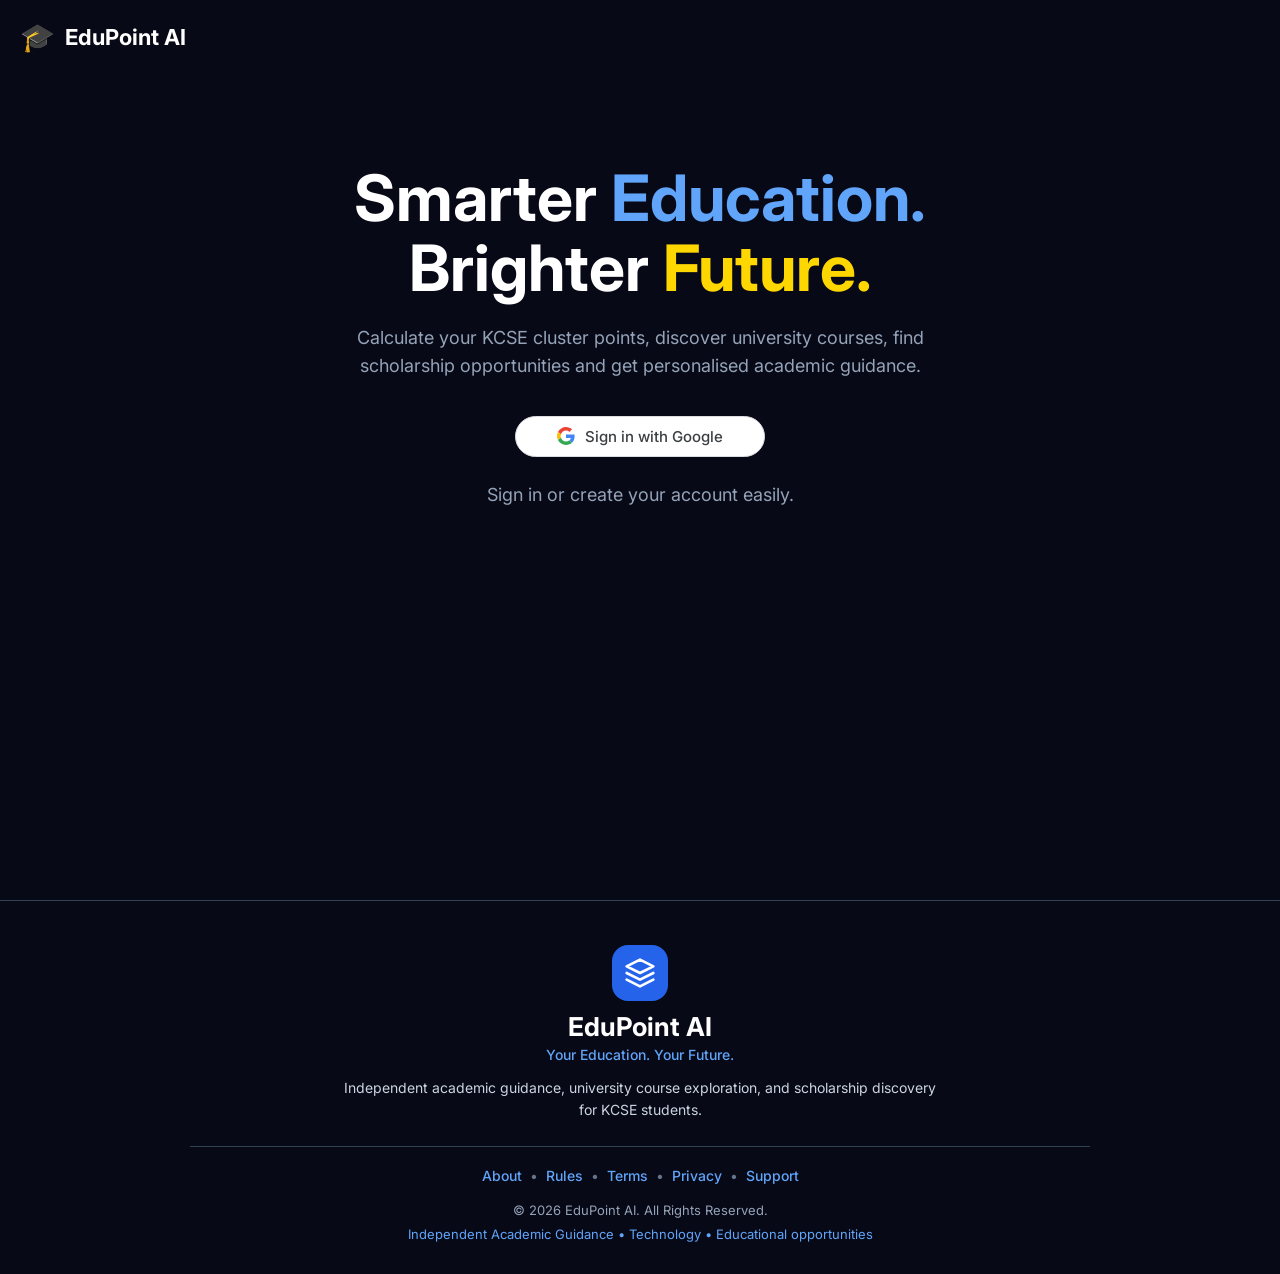
==== commit ffbec373: "Update index.html" ====
--- a/frontend/index.html
+++ b/frontend/index.html
@@ -73,20 +73,42 @@
     display: flex; flex-direction: column; min-height: 100vh;
   }
   
-  .view { display: none; animation: fadeIn 0.3s ease; min-height: 100vh; flex: 1; flex-direction: column; }
+  .view { display: none; animation: fadeIn 0.3s ease; min-height: 100vh; flex-direction: column; }
   .view.active { display: flex; }
   @keyframes fadeIn { from { opacity: 0; transform: translateY(10px); } to { opacity: 1; transform: translateY(0); } }
 
   /* LANDING & DASHBOARD */
   .header { display: flex; justify-content: space-between; align-items: center; padding: 20px; position: absolute; top: 0; left: 0; right: 0; z-index: 100; }
   .brand-logo { display: flex; align-items: center; gap: 10px; font-size: 22px; font-weight: bold; color: var(--white); }
-  .hero-section { position: relative; padding: 140px 20px 60px; max-width: 800px; margin: 0 auto; text-align: center; flex: 1; }
+  
+  /* FIXED HERO SECTION SPACING */
+  .hero-section { 
+    position: relative; 
+    padding: 120px 20px 40px; 
+    max-width: 800px; 
+    margin: 0 auto; 
+    text-align: center; 
+    /* Removed flex: 1 so it doesn't stretch to push content apart */
+  }
   .hero-content h1 { font-size: clamp(40px, 5vw, 64px); line-height: 1.1; margin-bottom: 20px; color: var(--white); }
   .hero-content h1 span { color: var(--electric-blue); }
   .hero-content h1 .gold { color: #ffd700; }
-  .hero-content p { font-size: 18px; color: var(--slate); line-height: 1.6; margin-bottom: 40px; max-width: 600px; margin-left: auto; margin-right: auto; }
-  .google-wrapper { display: flex; justify-content: center; margin: 30px 0; min-height: 50px; }
+  .hero-content p { font-size: 18px; color: var(--slate); line-height: 1.6; margin-bottom: 30px; max-width: 600px; margin-left: auto; margin-right: auto; }
   
+  .google-wrapper { display: flex; flex-direction: column; align-items: center; justify-content: center; margin: 20px 0; min-height: 50px; }
+  .login-hint { margin-top: 10px; font-size: 13px; color: var(--slate); }
+  
+  /* Fallback Google Button Style */
+  .btn-google-fallback { 
+    display: flex; align-items: center; justify-content: center; gap: 10px;
+    background: var(--white); color: #3c4043; 
+    padding: 10px 24px; border-radius: 50px; 
+    font-weight: 500; font-size: 15px; cursor: pointer; 
+    border: 1px solid #dadce0; width: 100%; max-width: 250px; 
+  }
+  .btn-google-fallback:hover { background: #f8f9fa; }
+  .btn-google-fallback svg { width: 18px; height: 18px; }
+
   .app-container { max-width: 650px; margin: 0 auto; padding: 20px; padding-bottom: 80px; width: 100%; }
   .app-header { display: flex; justify-content: space-between; align-items: center; margin-bottom: 25px; }
   .app-header h1 { font-size: 22px; margin: 0; color: var(--white); }
@@ -284,8 +306,17 @@
     <div class="hero-content">
       <h1>Smarter <span>Education.</span><br>Brighter <span class="gold">Future.</span></h1>
       <p>Calculate your KCSE cluster points, discover university courses, find scholarship opportunities and get personalised academic guidance.</p>
-      <div id="google-btn-landing" class="google-wrapper"></div>
-      <p style="margin-top: 15px; font-size: 13px; color: var(--slate);">Sign in or create your account easily.</p>
+      
+      <!-- Google Button Container -->
+      <div id="google-btn-landing" class="google-wrapper">
+        <!-- Fallback button (will be replaced by Google's actual button when loaded) -->
+        <div class="btn-google-fallback" onclick="alert('Please configure your Google Client ID in the code to enable login.')">
+          <svg viewBox="0 0 48 48"><path fill="#EA4335" d="M24 9.5c3.54 0 6.71 1.22 9.21 3.6l6.85-6.85C35.9 2.38 30.47 0 24 0 14.62 0 6.51 5.38 2.56 13.22l7.98 6.19C12.43 13.72 17.74 9.5 24 9.5z"/><path fill="#4285F4" d="M46.98 24.55c0-1.57-.15-3.09-.38-4.55H24v9.02h12.94c-.58 2.96-2.26 5.48-4.78 7.18l7.73 6c4.51-4.18 7.09-10.36 7.09-17.65z"/><path fill="#FBBC05" d="M10.53 28.59c-.48-1.45-.76-2.99-.76-4.59s.27-3.14.76-4.59l-7.98-6.19C.92 16.46 0 20.12 0 24c0 3.88.92 7.54 2.56 10.78l7.97-6.19z"/><path fill="#34A853" d="M24 48c6.48 0 11.93-2.13 15.89-5.81l-7.73-6c-2.15 1.45-4.92 2.3-8.16 2.3-6.26 0-11.57-4.22-13.47-9.91l-7.98 6.19C6.51 42.62 14.62 48 24 48z"/></svg>
+          Sign in with Google
+        </div>
+      </div>
+      
+      <p class="login-hint">Sign in or create your account easily.</p>
     </div>
   </main>
 </div>
@@ -882,17 +913,84 @@
 </footer>
 
 <!-- ========================================== -->
-<!-- MAIN JAVASCRIPT (Added for Student Flow)   -->
+<!-- MAIN JAVASCRIPT                            -->
 <!-- ========================================== -->
 <script>
-  // 1. Navigation Logic
+  // 1. Google Authentication Logic
+  function initAuth() {
+    if (typeof google === 'undefined') {
+      console.error("Google API not loaded yet");
+      return;
+    }
+
+    // 🔴 REPLACE THIS WITH YOUR ACTUAL GOOGLE CLIENT ID
+    const CLIENT_ID = "YOUR_GOOGLE_CLIENT_ID.apps.googleusercontent.com";
+    
+    // If the Client ID hasn't been updated, don't try to load Google's button
+    // This keeps the fallback button visible for testing.
+    if (CLIENT_ID.includes("YOUR_GOOGLE_CLIENT_ID")) {
+      console.warn("Google Client ID missing. Using fallback button.");
+      return; 
+    }
+
+    google.accounts.id.initialize({
+      client_id: CLIENT_ID,
+      callback: handleCredentialResponse
+    });
+
+    // Hide the fallback button and render the real one
+    const wrapper = document.getElementById("google-btn-landing");
+    wrapper.innerHTML = ''; // Clears the fallback HTML
+    
+    google.accounts.id.renderButton(
+      wrapper,
+      { 
+        theme: "filled_blue", 
+        size: "large", 
+        text: "continue_with", 
+        shape: "pill",
+        width: "250"
+      }
+    );
+  }
+
+  function handleCredentialResponse(response) {
+    console.log("Encoded JWT ID token: " + response.credential);
+    
+    // Send the token to your Python backend for verification
+    fetch('/api/auth/google', {
+      method: 'POST',
+      headers: { 'Content-Type': 'application/json' },
+      body: JSON.stringify({ token: response.credential })
+    })
+    .then(res => res.json())
+    .then(data => {
+      if (data.success) {
+        document.getElementById('welcomeName').innerText = data.user.name || "Student";
+        showView('welcome');
+        setTimeout(() => showView('student'), 4000);
+      } else {
+        alert("Login failed: " + (data.message || "Unknown error"));
+      }
+    })
+    .catch(err => {
+      console.error("Login error:", err);
+      // Fallback for testing
+      document.getElementById('welcomeName').innerText = "Student";
+      showView('welcome');
+      setTimeout(() => showView('student'), 4000);
+    });
+  }
+
+  // 2. Navigation Logic
   function showView(viewName) {
     document.querySelectorAll('.view').forEach(v => v.classList.remove('active'));
     const target = document.getElementById(`view-${viewName}`);
     if (target) target.classList.add('active');
-  }
-
-  // 2. Modal Logic
+    window.scrollTo(0, 0);
+  }
+
+  // 3. Modal Logic
   function openInfoModal(type) {
     document.getElementById('infoModal').style.display = 'flex';
     document.querySelectorAll('.info-modal-body').forEach(el => el.style.display = 'none');
@@ -907,7 +1005,7 @@
     document.getElementById('confirmModal').style.display = 'none';
   }
 
-  // 3. Calculator Flow
+  // 4. Calculator Flow
   function handleCalculateClick() {
     const subjects = [];
     const grades = [];
@@ -946,7 +1044,7 @@
     document.getElementById('confirmModal').style.display = 'flex';
   }
 
-  // 4. Payment Trigger
+  // 5. Payment Trigger
   async function confirmAndPay() {
     const btn = document.getElementById('btnPayConfirm');
     btn.innerText = "Processing...";
@@ -981,22 +1079,20 @@
 
     } catch (error) {
       console.error("Payment Error:", error);
-      // Remove alert for demo purposes, reset button
       btn.innerText = "Pay KES 100 →";
       btn.disabled = false;
     }
   }
 
-  // 5. Placeholder Auth Functions
-  function initAuth() {
-    console.log("Auth initialized");
-  }
-
+  // 6. Auth / Logout
   function logout() {
     showView('public');
-  }
-
-  // 6. Admin Flow JS
+    if (typeof google !== 'undefined') {
+        google.accounts.id.disableAutoSelect();
+    }
+  }
+
+  // 7. Admin Flow
   async function searchStudent() {
     const email = document.getElementById('adminSearchEmail').value.trim();
     if (!email) return alert("Please enter an email address.");
@@ -1030,7 +1126,6 @@
 
     } catch (err) {
         console.error(err);
-        // Show static data for demo
         document.getElementById('adminSearchResults').style.display = 'block';
     }
   }
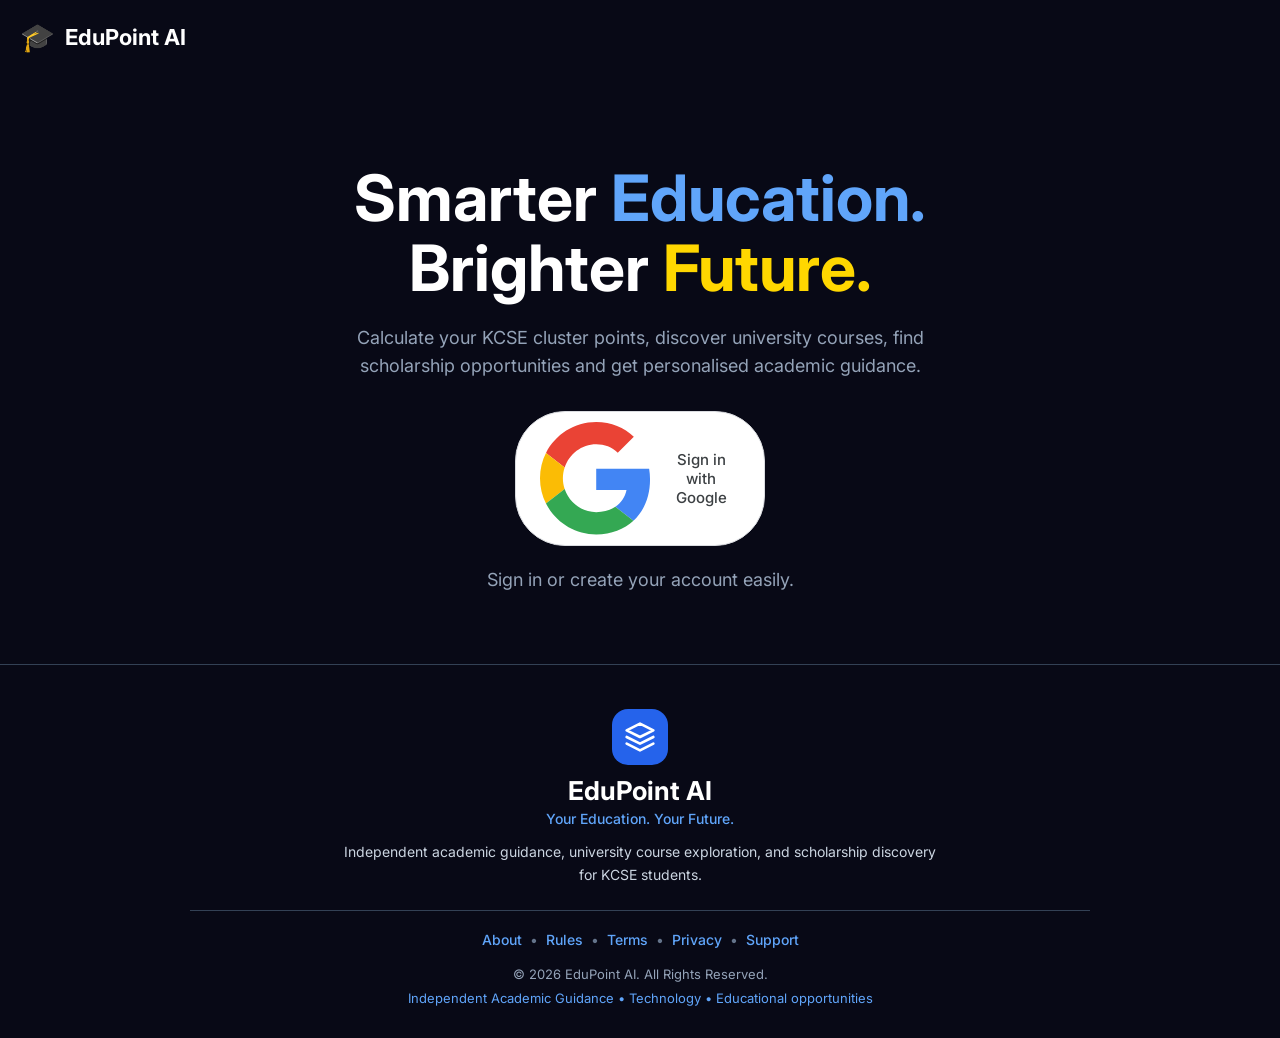
==== commit 6dfa2d25: "Update index.html" ====
--- a/frontend/index.html
+++ b/frontend/index.html
@@ -73,7 +73,8 @@
     display: flex; flex-direction: column; min-height: 100vh;
   }
   
-  .view { display: none; animation: fadeIn 0.3s ease; min-height: 100vh; flex-direction: column; }
+  /* Removed min-height: 100vh from here so it doesn't stretch the content */
+  .view { display: none; animation: fadeIn 0.3s ease; flex-direction: column; }
   .view.active { display: flex; }
   @keyframes fadeIn { from { opacity: 0; transform: translateY(10px); } to { opacity: 1; transform: translateY(0); } }
 
@@ -81,14 +82,13 @@
   .header { display: flex; justify-content: space-between; align-items: center; padding: 20px; position: absolute; top: 0; left: 0; right: 0; z-index: 100; }
   .brand-logo { display: flex; align-items: center; gap: 10px; font-size: 22px; font-weight: bold; color: var(--white); }
   
-  /* FIXED HERO SECTION SPACING */
+  /* Adjusted hero section padding */
   .hero-section { 
     position: relative; 
     padding: 120px 20px 40px; 
     max-width: 800px; 
     margin: 0 auto; 
     text-align: center; 
-    /* Removed flex: 1 so it doesn't stretch to push content apart */
   }
   .hero-content h1 { font-size: clamp(40px, 5vw, 64px); line-height: 1.1; margin-bottom: 20px; color: var(--white); }
   .hero-content h1 span { color: var(--electric-blue); }
@@ -98,7 +98,6 @@
   .google-wrapper { display: flex; flex-direction: column; align-items: center; justify-content: center; margin: 20px 0; min-height: 50px; }
   .login-hint { margin-top: 10px; font-size: 13px; color: var(--slate); }
   
-  /* Fallback Google Button Style */
   .btn-google-fallback { 
     display: flex; align-items: center; justify-content: center; gap: 10px;
     background: var(--white); color: #3c4043; 
@@ -106,8 +105,6 @@
     font-weight: 500; font-size: 15px; cursor: pointer; 
     border: 1px solid #dadce0; width: 100%; max-width: 250px; 
   }
-  .btn-google-fallback:hover { background: #f8f9fa; }
-  .btn-google-fallback svg { width: 18px; height: 18px; }
 
   .app-container { max-width: 650px; margin: 0 auto; padding: 20px; padding-bottom: 80px; width: 100%; }
   .app-header { display: flex; justify-content: space-between; align-items: center; margin-bottom: 25px; }
@@ -263,7 +260,7 @@
   .admin-search-box button { padding: 12px 24px; background: var(--adm-purple); color: #fff; border: none; border-radius: 8px; font-weight: bold; cursor: pointer; }
 
   /* FOOTER */
-  .edupoint-footer { width: 100%; background: var(--ep-footer-bg); color: var(--ep-white); padding: var(--ep-footer-padding-desktop) 20px 32px; text-align: center; border-top: 1px solid var(--ep-separator); margin-top: auto; }
+  .edupoint-footer { width: 100%; background: var(--ep-footer-bg); color: var(--ep-white); padding: var(--ep-footer-padding-desktop) 20px 32px; text-align: center; border-top: 1px solid var(--ep-separator); }
   .edupoint-footer__brand { display: flex; flex-direction: column; align-items: center; }
   .logo-icon { width: 56px; height: 56px; background: var(--ep-primary); border-radius: 16px; display: flex; align-items: center; justify-content: center; margin-bottom: 10px; }
   .logo-icon svg { width: 32px; height: 32px; fill: none; stroke: var(--ep-white); stroke-width: 2; stroke-linecap: round; stroke-linejoin: round; }
@@ -310,7 +307,7 @@
       <!-- Google Button Container -->
       <div id="google-btn-landing" class="google-wrapper">
         <!-- Fallback button (will be replaced by Google's actual button when loaded) -->
-        <div class="btn-google-fallback" onclick="alert('Please configure your Google Client ID in the code to enable login.')">
+        <div class="btn-google-fallback">
           <svg viewBox="0 0 48 48"><path fill="#EA4335" d="M24 9.5c3.54 0 6.71 1.22 9.21 3.6l6.85-6.85C35.9 2.38 30.47 0 24 0 14.62 0 6.51 5.38 2.56 13.22l7.98 6.19C12.43 13.72 17.74 9.5 24 9.5z"/><path fill="#4285F4" d="M46.98 24.55c0-1.57-.15-3.09-.38-4.55H24v9.02h12.94c-.58 2.96-2.26 5.48-4.78 7.18l7.73 6c4.51-4.18 7.09-10.36 7.09-17.65z"/><path fill="#FBBC05" d="M10.53 28.59c-.48-1.45-.76-2.99-.76-4.59s.27-3.14.76-4.59l-7.98-6.19C.92 16.46 0 20.12 0 24c0 3.88.92 7.54 2.56 10.78l7.97-6.19z"/><path fill="#34A853" d="M24 48c6.48 0 11.93-2.13 15.89-5.81l-7.73-6c-2.15 1.45-4.92 2.3-8.16 2.3-6.26 0-11.57-4.22-13.47-9.91l-7.98 6.19C6.51 42.62 14.62 48 24 48z"/></svg>
           Sign in with Google
         </div>
@@ -923,15 +920,8 @@
       return;
     }
 
-    // 🔴 REPLACE THIS WITH YOUR ACTUAL GOOGLE CLIENT ID
-    const CLIENT_ID = "YOUR_GOOGLE_CLIENT_ID.apps.googleusercontent.com";
-    
-    // If the Client ID hasn't been updated, don't try to load Google's button
-    // This keeps the fallback button visible for testing.
-    if (CLIENT_ID.includes("YOUR_GOOGLE_CLIENT_ID")) {
-      console.warn("Google Client ID missing. Using fallback button.");
-      return; 
-    }
+    // Your Google Client ID
+    const CLIENT_ID = "124164127578-2qhjodmcu98cvm9hl70jcqhuid945dh4.apps.googleusercontent.com";
 
     google.accounts.id.initialize({
       client_id: CLIENT_ID,
@@ -975,7 +965,7 @@
     })
     .catch(err => {
       console.error("Login error:", err);
-      // Fallback for testing
+      // Fallback for testing without backend connection
       document.getElementById('welcomeName').innerText = "Student";
       showView('welcome');
       setTimeout(() => showView('student'), 4000);
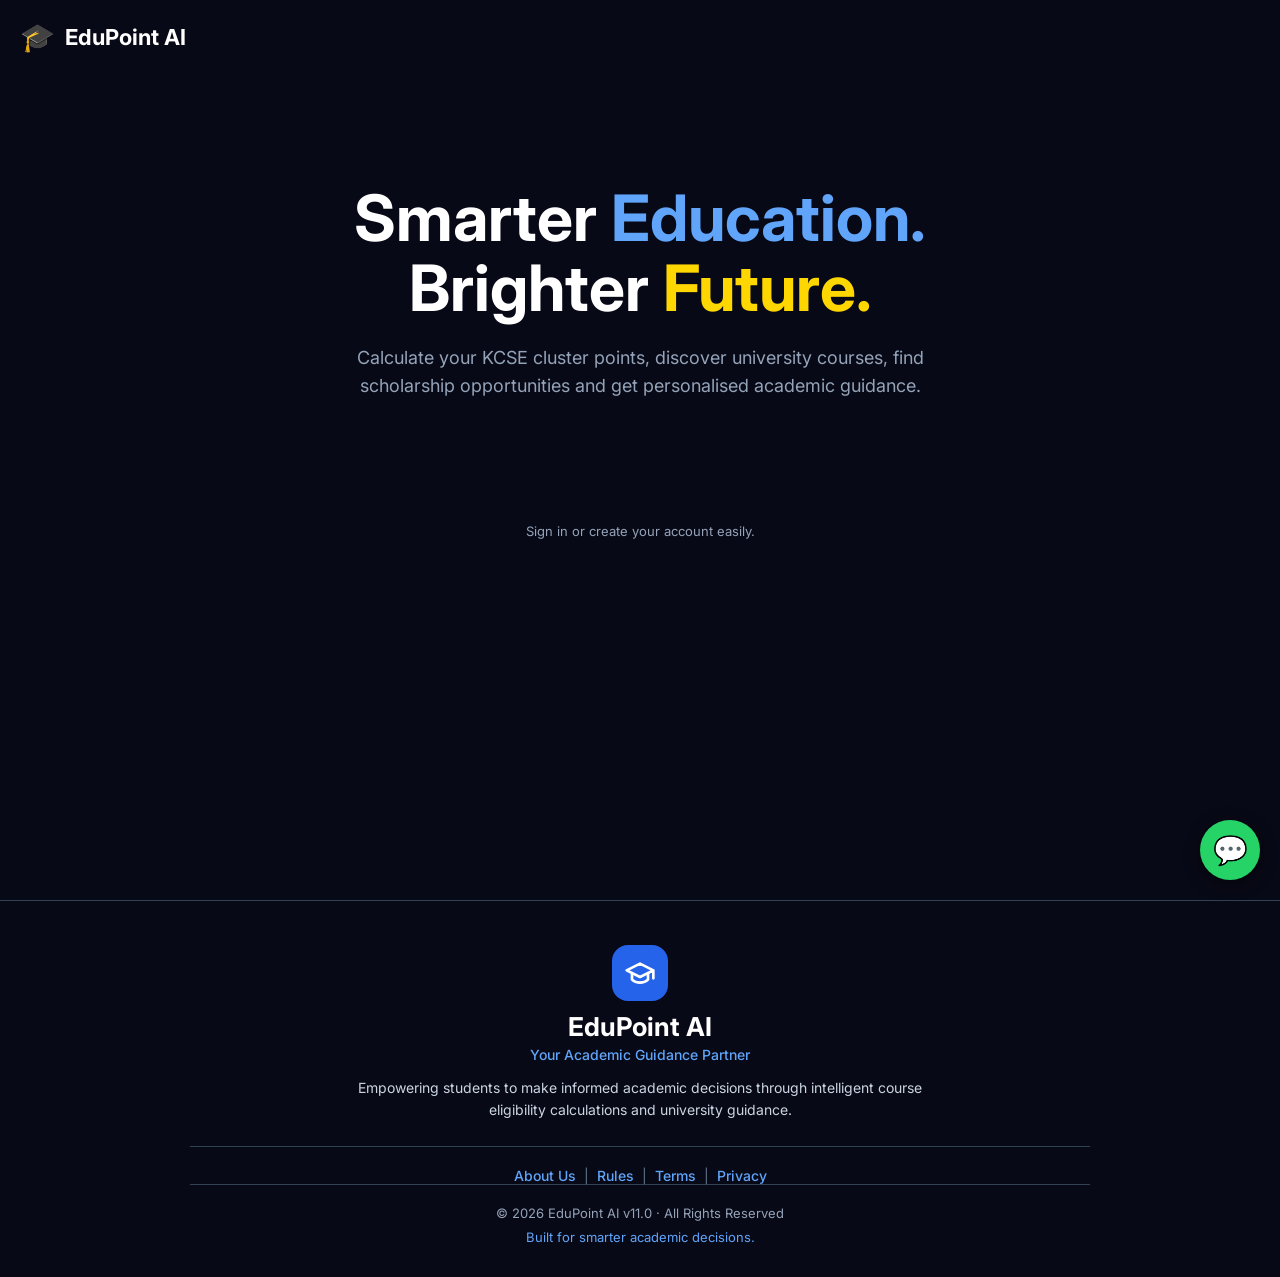
==== commit c71a60c3: "Update print statement from 'Hello' to 'Goodbye'" ====
--- a/frontend/index.html
+++ b/frontend/index.html
@@ -20,7 +20,6 @@
 <!-- End Google Tag Manager -->
 
 <title>EduPoint AI - Your Academic Guidance Partner</title>
-
 <link rel="stylesheet" href="/css/style.css">
 <script src="https://accounts.google.com/gsi/client" onload="initAuth()" async defer></script>
 <link href="https://fonts.googleapis.com/css2?family=Inter:wght@400;500;600;700&display=swap" rel="stylesheet">
@@ -44,6 +43,7 @@
     --error-red: #DC2626;
     --border-grey: #E2E8F0;
     
+    /* Footer Specific */
     --ep-footer-bg: #080916;
     --ep-primary: #2563EB;
     --ep-accent: #60A5FA;
@@ -54,14 +54,6 @@
     --ep-separator-muted: #64748B;
     --ep-footer-padding-desktop: 44px;
     --ep-footer-padding-mobile: 30px;
-
-    --adm-navy: #101B3D;
-    --adm-purple: #7047EB;
-    --adm-teal: #0F9D91;
-    --adm-bg: #F3F5FC;
-    --adm-text: #26324D;
-    --adm-amber: #F2A93B;
-    --adm-red: #D64545;
   }
   
   * { box-sizing: border-box; }
@@ -73,53 +65,34 @@
     display: flex; flex-direction: column; min-height: 100vh;
   }
   
-  /* Removed min-height: 100vh from here so it doesn't stretch the content */
-  .view { display: none; animation: fadeIn 0.3s ease; flex-direction: column; }
+  .view { display: none; animation: fadeIn 0.3s ease; min-height: 100vh; flex: 1; flex-direction: column; }
   .view.active { display: flex; }
   @keyframes fadeIn { from { opacity: 0; transform: translateY(10px); } to { opacity: 1; transform: translateY(0); } }
 
-  /* LANDING & DASHBOARD */
+  /* ========================================= */
+  /* LANDING & DASHBOARD (Dark Mode)           */
+  /* ========================================= */
   .header { display: flex; justify-content: space-between; align-items: center; padding: 20px; position: absolute; top: 0; left: 0; right: 0; z-index: 100; }
   .brand-logo { display: flex; align-items: center; gap: 10px; font-size: 22px; font-weight: bold; color: var(--white); }
-  
-  /* Adjusted hero section padding */
-  .hero-section { 
-    position: relative; 
-    padding: 120px 20px 40px; 
-    max-width: 800px; 
-    margin: 0 auto; 
-    text-align: center; 
-  }
+  .hero-section { position: relative; padding: 140px 20px 60px; max-width: 800px; margin: 0 auto; text-align: center; flex: 1; }
   .hero-content h1 { font-size: clamp(40px, 5vw, 64px); line-height: 1.1; margin-bottom: 20px; color: var(--white); }
   .hero-content h1 span { color: var(--electric-blue); }
   .hero-content h1 .gold { color: #ffd700; }
-  .hero-content p { font-size: 18px; color: var(--slate); line-height: 1.6; margin-bottom: 30px; max-width: 600px; margin-left: auto; margin-right: auto; }
-  
-  .google-wrapper { display: flex; flex-direction: column; align-items: center; justify-content: center; margin: 20px 0; min-height: 50px; }
-  .login-hint { margin-top: 10px; font-size: 13px; color: var(--slate); }
-  
-  .btn-google-fallback { 
-    display: flex; align-items: center; justify-content: center; gap: 10px;
-    background: var(--white); color: #3c4043; 
-    padding: 10px 24px; border-radius: 50px; 
-    font-weight: 500; font-size: 15px; cursor: pointer; 
-    border: 1px solid #dadce0; width: 100%; max-width: 250px; 
-  }
-
+  .hero-content p { font-size: 18px; color: var(--slate); line-height: 1.6; margin-bottom: 40px; max-width: 600px; margin-left: auto; margin-right: auto; }
+  .google-wrapper { display: flex; justify-content: center; margin: 30px 0; min-height: 50px; }
+  
   .app-container { max-width: 650px; margin: 0 auto; padding: 20px; padding-bottom: 80px; width: 100%; }
   .app-header { display: flex; justify-content: space-between; align-items: center; margin-bottom: 25px; }
   .app-header h1 { font-size: 22px; margin: 0; color: var(--white); }
-  .app-header .logout { color: var(--slate); text-decoration: none; font-size: 14px; cursor: pointer; }
+  .app-header .logout { color: var(--slate); text-decoration: none; font-size: 14px; }
   .card { background: #0f1430; border: 1px solid #2a324b; border-radius: 16px; padding: 20px; margin-bottom: 20px; }
   .card-title { color: var(--electric-blue); font-size: 18px; font-weight: bold; margin: 0 0 15px 0; display: flex; align-items: center; gap: 8px; }
   
-  /* SUBJECT DROPDOWNS */
   .subject-row { display: grid; grid-template-columns: minmax(0, 1fr) 90px; gap: 10px; margin-bottom: 10px; }
-  .subject-row select { width: 100%; padding: 12px; background: var(--navy); color: var(--white); border: 1px solid #2a324b; border-radius: 8px; font-size: 14px; -webkit-appearance: none; -moz-appearance: none; appearance: none; }
-  .subject-row select:focus { outline: 1px solid var(--electric-blue); }
+  .subject-row select { width: 100%; padding: 12px; background: var(--navy); color: var(--white); border: 1px solid #2a324b; border-radius: 8px; font-size: 14px; }
   .btn-primary { width: 100%; padding: 15px; background: var(--royal-blue); color: var(--white); border: none; border-radius: 8px; font-weight: bold; font-size: 16px; cursor: pointer; }
   
-  /* WELCOME / ONBOARDING */
+  /* WELCOME / ONBOARDING VIEW */
   .welcome-container { max-width: 600px; margin: 0 auto; padding: 40px 20px; display: flex; flex-direction: column; justify-content: center; min-height: 100vh; }
   .welcome-card { background: linear-gradient(145deg, #0a1128, #0f1430); border: 1px solid #2a324b; border-radius: 16px; padding: 24px; position: relative; box-shadow: 0 10px 30px rgba(0,0,0,0.3); }
   .welcome-header { display: flex; justify-content: space-between; font-size: 11px; font-weight: bold; letter-spacing: 1px; color: var(--success-green); margin-bottom: 15px; text-transform: uppercase; }
@@ -127,30 +100,45 @@
   .welcome-title { font-size: 24px; margin: 0 0 10px; color: var(--white); }
   .welcome-subtitle { font-size: 18px; color: var(--electric-blue); margin: 0 0 15px; }
   .welcome-text { color: var(--slate); font-size: 14px; line-height: 1.5; margin-bottom: 25px; }
+  
   .benefits-title { color: var(--white); font-size: 14px; margin-bottom: 15px; font-weight: 700; }
   .benefit-card { display: flex; gap: 15px; background: rgba(255,255,255,0.03); border: 1px solid rgba(255,255,255,0.05); padding: 16px; border-radius: 12px; margin-bottom: 12px; opacity: 0; transform: translateY(20px); animation: slideUp 0.5s ease forwards; }
   .benefit-icon { font-size: 24px; animation: float 3s ease-in-out infinite; }
   .benefit-card h5 { margin: 0 0 5px; color: var(--white); font-size: 15px; }
   .benefit-card p { margin: 0; color: var(--slate); font-size: 13px; }
+  
   .welcome-footer { text-align: center; margin-top: 30px; margin-bottom: 15px; }
   .welcome-footer h4 { color: var(--electric-blue); font-size: 18px; margin: 0 0 5px; }
   .welcome-footer p { color: var(--slate); font-size: 13px; margin: 0; }
+  
+  /* 10-SECOND PROGRESS BAR */
   .progress-bar-container { width: 100%; height: 4px; background: #1a1c33; border-radius: 2px; margin-top: 25px; overflow: hidden; }
   .progress-bar { height: 100%; background: var(--electric-blue); width: 0%; transition: width 10s linear; }
+
   @keyframes slideUp { to { opacity: 1; transform: translateY(0); } }
   @keyframes float { 0%, 100% { transform: translateY(0); } 50% { transform: translateY(-5px); } }
-
-  /* PAYMENT SUCCESS VIEW */
-  .success-container { max-width: 500px; margin: 0 auto; padding: 60px 20px; text-align: center; display: flex; flex-direction: column; justify-content: center; min-height: 100vh; }
-  .success-icon { font-size: 60px; color: var(--success-green); margin-bottom: 20px; }
-  .success-title { font-size: 24px; font-weight: bold; margin-bottom: 10px; color: var(--white); }
-  .success-amount { font-size: 36px; font-weight: 800; color: var(--white); margin-bottom: 5px; }
-  .success-desc { color: var(--slate); font-size: 14px; margin-bottom: 30px; }
-  .success-card { background: #0f1430; border: 1px solid #2a324b; border-radius: 16px; padding: 20px; text-align: left; margin-bottom: 20px; }
-  .success-row { display: flex; justify-content: space-between; padding: 12px 0; border-bottom: 1px solid #1e293b; font-size: 14px; }
-  .success-row:last-child { border-bottom: none; }
-  .success-row span:first-child { color: var(--slate); }
-  .success-row span:last-child { color: var(--white); font-weight: bold; }
+  .cursor-blink { animation: blink 1s step-end infinite; color: var(--electric-blue); font-weight: 300; }
+  @keyframes blink { 50% { opacity: 0; } }
+
+  /* RESULTS */
+  .summary-banner { background: linear-gradient(135deg, #0f172a, #1e293b); border-radius: 16px; padding: 20px; text-align: center; margin-bottom: 20px; border: 1px solid #334155; }
+  .summary-banner h2 { font-size: 42px; color: var(--electric-blue); margin: 0 0 5px 0; }
+  .summary-banner p { color: var(--slate); margin: 0; font-size: 14px; }
+  .stats-mini-grid { display: grid; grid-template-columns: 1fr 1fr; gap: 10px; margin-bottom: 20px; }
+  .stat-box { background: #0f1430; border-radius: 12px; padding: 15px; text-align: center; }
+  .stat-box h3 { margin: 0 0 5px 0; font-size: 24px; }
+  .stat-box p { margin: 0; font-size: 12px; color: var(--slate); text-transform: uppercase; }
+  .stat-qual { color: var(--success-green); } .stat-close { color: var(--warning-amber); } .stat-not { color: var(--error-red); } .stat-rate { color: var(--electric-blue); }
+  
+  .table-wrap { overflow-x: auto; margin-bottom: 20px; }
+  table { width: 100%; border-collapse: collapse; font-size: 13px; }
+  th { color: var(--electric-blue); text-align: left; padding: 10px; border-bottom: 1px solid #2a324b; font-weight: 600; }
+  td { padding: 12px 10px; border-bottom: 1px solid #1e293b; color: var(--soft-white); }
+  tr:last-child td { border-bottom: none; }
+  .badge-green { background: rgba(22,163,74,0.1); color: var(--success-green); padding: 4px 8px; border-radius: 6px; font-size: 11px; }
+  .badge-yellow { background: rgba(245,158,11,0.1); color: var(--warning-amber); padding: 4px 8px; border-radius: 6px; font-size: 11px; }
+  .badge-red { background: rgba(220,38,38,0.1); color: var(--error-red); padding: 4px 8px; border-radius: 6px; font-size: 11px; }
+  .filter-input { width: 100%; padding: 12px; background: var(--navy); border: 1px solid #2a324b; border-radius: 8px; color: var(--white); margin-bottom: 15px; }
 
   /* CHAT & OTHER TOOLS */
   .chips { display: flex; flex-wrap: wrap; gap: 10px; }
@@ -158,6 +146,7 @@
   .input-group { display: flex; gap: 10px; margin-bottom: 15px; width: 100%; }
   .input-group input { flex: 1; min-width: 0; padding: 12px; background: var(--navy); border: 1px solid #2a324b; border-radius: 8px; color: var(--white); }
   .btn-orange { width: 100%; padding: 14px; background: var(--warning-amber); color: var(--white); border: none; border-radius: 8px; font-weight: bold; font-size: 16px; cursor: pointer; }
+  
   .chat-box { background: var(--navy); border: 1px solid #2a324b; border-radius: 12px; padding: 15px; }
   .chat-messages { height: 250px; overflow-y: auto; margin-bottom: 15px; display: flex; flex-direction: column; gap: 10px; }
   .chat-input-row { display: flex; gap: 10px; margin-top: 15px; width: 100%; }
@@ -165,102 +154,120 @@
   .btn-send { background: var(--royal-blue); border: none; color: var(--white); padding: 10px 20px; border-radius: 8px; font-weight: bold; cursor: pointer; flex-shrink: 0; }
   .quick-buttons { display: flex; flex-wrap: wrap; gap: 8px; margin-top: 15px; }
   .quick-btn { background: transparent; border: 1px solid #2a324b; color: var(--slate); padding: 6px 12px; border-radius: 20px; font-size: 12px; cursor: pointer; }
+
   .social-row { display: flex; justify-content: center; gap: 15px; margin: 20px 0; }
   .social-icon { width: 40px; height: 40px; border-radius: 50%; display: flex; align-items: center; justify-content: center; font-size: 18px; color: var(--white); text-decoration: none; }
   .bg-wa { background: #25D366; } .bg-li { background: #0077B5; } .bg-ig { background: #E1306C; } .bg-tt { background: #000; border: 1px solid var(--white); } .bg-mail { background: #EA4335; }
   .floating-chat { position: fixed; bottom: 20px; right: 20px; width: 60px; height: 60px; background: #25D366; border-radius: 50%; display: flex; align-items: center; justify-content: center; font-size: 28px; box-shadow: 0 4px 15px rgba(0,0,0,0.5); cursor: pointer; z-index: 999; }
 
-  /* PREMIUM PAYMENT MODAL */
+  /* ========================================= */
+  /* PREMIUM PAYMENT MODAL                     */
+  /* ========================================= */
   #confirmModal { display: none; position: fixed; inset: 0; background: rgba(0,0,0,0.85); z-index: 9999; padding: 20px; overflow-y: auto; backdrop-filter: blur(4px); align-items: flex-start; justify-content: center; }
   .secure-modal { background: var(--navy); border: 1px solid var(--royal-blue); border-radius: 16px; padding: 24px; width: 100%; max-width: 440px; margin: 0 auto; box-shadow: 0 20px 60px rgba(0,0,0,0.5); animation: fadeIn 0.25s ease; color: var(--soft-white); }
+  
   .secure-header { text-align: center; margin-bottom: 20px; }
   .secure-header .lock-icon { font-size: 11px; font-weight: bold; letter-spacing: 1px; color: var(--success-green); text-transform: uppercase; }
   .secure-header h2 { color: var(--royal-blue); font-size: 22px; margin: 8px 0 5px; }
   .secure-header p { color: var(--slate); font-size: 13px; margin: 0; }
+
   .fee-card { background: rgba(37,99,235,0.1); border: 1px solid var(--royal-blue); border-radius: 12px; padding: 16px; text-align: center; margin-bottom: 20px; }
   .fee-card span { font-size: 11px; color: var(--slate); text-transform: uppercase; letter-spacing: 1px; font-weight: bold; }
   .fee-card h3 { font-size: 28px; color: var(--white); margin: 5px 0; }
   .fee-card small { font-size: 12px; color: var(--slate); }
+
   .subject-list-preview { background: #0f1430; border-radius: 8px; padding: 12px 16px; margin-bottom: 20px; font-size: 13px; width: 100%; }
   .preview-row { display: flex; justify-content: space-between; align-items: center; padding: 8px 0; border-bottom: 1px solid #1e293b; color: var(--soft-white); width: 100%; }
   .preview-row span:first-child { flex: 1; min-width: 0; overflow: hidden; text-overflow: ellipsis; white-space: nowrap; }
   .preview-row .preview-grade { flex-shrink: 0; margin-left: 10px; color: var(--electric-blue); font-weight: bold; text-transform: uppercase; }
   .preview-row:last-child { border-bottom: none; }
+
   .terms-summary { display: flex; flex-direction: column; gap: 12px; margin-bottom: 20px; }
   .term-item { display: flex; gap: 12px; align-items: flex-start; }
   .term-item .num { color: var(--royal-blue); font-weight: 900; font-size: 14px; opacity: 0.8; }
   .term-item b { display: block; font-size: 13px; color: var(--white); margin-bottom: 2px; }
   .term-item p { margin: 0; font-size: 12px; color: var(--slate); line-height: 1.4; }
+
   .full-terms-toggle { text-align: center; margin-bottom: 15px; }
   .full-terms-toggle a { color: var(--royal-blue); font-size: 12px; text-decoration: none; cursor: pointer; font-weight: bold; }
+  
   .full-terms-box { display: none; background: #0f1430; border: 1px solid #334155; border-radius: 8px; padding: 12px; margin-bottom: 15px; max-height: 150px; overflow-y: auto; font-size: 11px; color: var(--slate); line-height: 1.5; }
   .full-terms-box b { color: var(--white); }
+
   .modal-checkbox-box { display: flex; align-items: flex-start; gap: 10px; margin-bottom: 20px; background: rgba(255,255,255,0.03); padding: 12px; border-radius: 8px; border: 1px solid #334155; }
   .modal-checkbox-box input { width: 18px; min-height: 18px; margin-top: 2px; accent-color: var(--royal-blue); cursor: pointer; flex-shrink: 0; }
   .modal-checkbox-box label { color: var(--soft-white); font-size: 12px; line-height: 1.5; cursor: pointer; }
+
   .modal-buttons { display: flex; gap: 10px; margin-bottom: 15px; }
   .btn-edit { flex: 1; padding: 14px; background: transparent; border: 1px solid #334155; color: var(--white); border-radius: 10px; cursor: pointer; font-weight: 600; font-size: 14px; }
   .btn-pay-confirm { flex: 2; padding: 14px; background: var(--royal-blue); border: none; color: var(--white); border-radius: 10px; cursor: pointer; font-weight: bold; font-size: 14px; }
   .btn-pay-confirm:disabled, .btn-edit:disabled { opacity: 0.5; cursor: not-allowed; }
   .btn-pay-confirm:not(:disabled):hover { background: #1d4ed8; }
+
   .secure-footer { text-align: center; font-size: 10px; color: #64748B; letter-spacing: 0.5px; }
 
-  /* INFO MODAL */
+  /* ========================================= */
+  /* INFO MODAL (About, Rules, Terms, Privacy) */
+  /* ========================================= */
   #infoModal { display: none; position: fixed; inset: 0; background: rgba(8, 9, 22, 0.95); z-index: 9000; padding: 20px; overflow-y: auto; backdrop-filter: blur(8px); align-items: flex-start; justify-content: center; }
   .info-modal-content { background: var(--navy); border: 1px solid #1e293b; border-radius: 16px; padding: 30px; max-width: 700px; width: 100%; margin: 20px auto; color: var(--soft-white); position: relative; box-shadow: 0 20px 60px rgba(0,0,0,0.7); animation: fadeIn 0.3s ease; }
+  
   .info-modal-close { position: absolute; top: 15px; right: 20px; background: transparent; border: none; color: var(--slate); font-size: 28px; cursor: pointer; transition: color 0.2s; line-height: 1; z-index: 10; }
   .info-modal-close:hover { color: var(--white); }
+  
   .info-modal-body h1 { color: var(--electric-blue); font-size: 28px; margin-top: 0; margin-bottom: 10px; text-align: center; }
   .info-modal-body h2 { color: var(--white); font-size: 18px; margin-top: 30px; margin-bottom: 12px; border-bottom: 1px solid #1e293b; padding-bottom: 8px; }
   .info-modal-body h3 { color: var(--electric-blue); font-size: 16px; margin-top: 20px; margin-bottom: 8px; }
   .info-modal-body p, .info-modal-body li { color: var(--slate); line-height: 1.7; font-size: 14px; margin-bottom: 15px; }
   .info-modal-body ul { padding-left: 20px; }
   .info-modal-body strong { color: var(--white); }
+  
+  /* About Us Specific Styles */
   .about-hero { text-align: center; margin-bottom: 30px; }
   .about-hero h1 { font-size: 32px; color: var(--white); margin-bottom: 10px; }
   .about-hero p { color: var(--electric-blue); font-size: 16px; font-weight: 500; }
+  
   .about-grid { display: grid; grid-template-columns: repeat(auto-fit, minmax(200px, 1fr)); gap: 15px; margin: 20px 0; }
   .about-card { background: #0f1430; border: 1px solid #1e293b; border-radius: 12px; padding: 20px; }
   .about-card h4 { color: var(--white); font-size: 15px; margin-top: 0; margin-bottom: 8px; display: flex; align-items: center; gap: 8px; }
   .about-card p { font-size: 13px; margin: 0; color: var(--slate); line-height: 1.5; }
+
   .independence-box { background: rgba(139, 92, 246, 0.1); border-left: 4px solid var(--purple); padding: 20px; border-radius: 8px; margin: 30px 0; }
   .independence-box h3 { color: var(--purple); margin-top: 0; font-size: 16px; }
   .independence-box p { color: var(--soft-white); font-size: 14px; margin-bottom: 10px; }
   .independence-box p:last-child { margin-bottom: 0; }
+
   .values-grid { display: grid; grid-template-columns: repeat(auto-fit, minmax(150px, 1fr)); gap: 15px; margin: 20px 0; }
   .value-card { background: #0f1430; border: 1px solid #1e293b; border-radius: 12px; padding: 15px; text-align: center; }
   .value-card .icon { font-size: 24px; margin-bottom: 10px; display: inline-block; }
   .value-card h5 { color: var(--emerald-green); font-size: 14px; margin: 0 0 5px; }
   .value-card p { font-size: 12px; margin: 0; color: var(--slate); line-height: 1.4; }
+
   .about-footer { text-align: center; margin-top: 40px; padding-top: 20px; border-top: 1px solid #1e293b; }
   .about-footer h4 { color: var(--white); font-size: 18px; margin-bottom: 5px; }
   .about-footer p { color: var(--electric-blue); font-size: 14px; margin: 0; }
+
+  /* Privacy Specific Styles */
   .privacy-table { width: 100%; border-collapse: collapse; margin: 20px 0; font-size: 14px; background: #0f1430; border-radius: 8px; overflow: hidden; }
   .privacy-table th { background: rgba(37, 99, 235, 0.2); color: var(--white); text-align: left; padding: 12px; }
   .privacy-table td { padding: 12px; border-bottom: 1px solid #1e293b; color: var(--slate); }
   .privacy-table tr:last-child td { border-bottom: none; }
+
   .return-btn { display: block; width: 100%; padding: 14px; background: var(--royal-blue); color: var(--white); text-align: center; border: none; border-radius: 8px; font-weight: bold; font-size: 16px; cursor: pointer; margin-top: 30px; text-decoration: none; transition: background 0.2s; }
   .return-btn:hover { background: #1d4ed8; }
 
-  /* ADMIN DASHBOARD */
-  #view-admin { background-color: var(--adm-bg); color: var(--adm-text); min-height: 100vh; }
-  .admin-stat-card { background: #ffffff; border: 1px solid #E2E8F0; border-radius: 12px; padding: 20px; text-align: center; box-shadow: 0 4px 6px -1px rgba(0,0,0,0.05); }
-  .admin-stat-card h3 { font-size: 28px; margin: 0 0 5px; font-weight: 800; }
-  .admin-stat-card p { margin: 0; font-size: 12px; color: #64748B; text-transform: uppercase; font-weight: 600; letter-spacing: 0.5px; }
-  .admin-table th { background: #F8FAFC; color: var(--adm-navy); border-bottom: 2px solid #E2E8F0; font-weight: 700; }
-  .admin-table td { color: var(--adm-text); border-bottom: 1px solid #E2E8F0; }
-  .admin-table tr:hover { background-color: #F8FAFC; }
-  .admin-btn { padding: 8px 16px; border-radius: 6px; font-weight: 600; font-size: 13px; cursor: pointer; border: none; transition: 0.2s; }
-  .admin-btn-primary { background: var(--adm-purple); color: #fff; }
-  .admin-btn-primary:hover { background: #5a35d6; }
-  .admin-btn-outline { background: transparent; border: 1px solid var(--adm-navy); color: var(--adm-navy); }
-  .admin-btn-outline:hover { background: var(--adm-navy); color: #fff; }
-  .admin-search-box { display: flex; gap: 10px; margin-bottom: 20px; background: #fff; padding: 15px; border-radius: 12px; border: 1px solid #E2E8F0; }
-  .admin-search-box input { flex: 1; padding: 12px; border: 1px solid #CBD5E1; border-radius: 8px; font-size: 15px; }
-  .admin-search-box button { padding: 12px 24px; background: var(--adm-purple); color: #fff; border: none; border-radius: 8px; font-weight: bold; cursor: pointer; }
-
-  /* FOOTER */
-  .edupoint-footer { width: 100%; background: var(--ep-footer-bg); color: var(--ep-white); padding: var(--ep-footer-padding-desktop) 20px 32px; text-align: center; border-top: 1px solid var(--ep-separator); }
+  /* ========================================= */
+  /* EDPOINTAI V11.0 MINIMAL FOOTER            */
+  /* ========================================= */
+  .edupoint-footer {
+    width: 100%;
+    background: var(--ep-footer-bg);
+    color: var(--ep-white);
+    padding: var(--ep-footer-padding-desktop) 20px 32px;
+    text-align: center;
+    border-top: 1px solid var(--ep-separator);
+    margin-top: auto;
+  }
   .edupoint-footer__brand { display: flex; flex-direction: column; align-items: center; }
   .logo-icon { width: 56px; height: 56px; background: var(--ep-primary); border-radius: 16px; display: flex; align-items: center; justify-content: center; margin-bottom: 10px; }
   .logo-icon svg { width: 32px; height: 32px; fill: none; stroke: var(--ep-white); stroke-width: 2; stroke-linecap: round; stroke-linejoin: round; }
@@ -281,7 +288,11 @@
     .logo-icon svg { width: 24px; height: 24px; }
     .edupoint-footer__links { gap: 6px; }
     .edupoint-footer__links a { font-size: 13px; }
-    .stats-mini-grid { grid-template-columns: 1fr; }
+    .info-modal-content { padding: 20px; }
+    .about-grid { grid-template-columns: 1fr; }
+  }
+  @media (prefers-reduced-motion: reduce) {
+    .edupoint-footer__links a { transition: none; }
   }
 </style>
 </head>
@@ -294,8 +305,10 @@
 </noscript>
 <!-- End Google Tag Manager (noscript) -->
 
-<!-- PUBLIC LANDING VIEW -->
-<div id="view-public" class="view active">
+<!-- ================================ -->
+<!-- PUBLIC LANDING VIEW              -->
+<!-- ================================ -->
+<div id="view-public" class="view">
   <header class="header">
     <div class="brand-logo"><span style="font-size: 28px;">🎓</span> EduPoint AI</div>
   </header>
@@ -303,22 +316,15 @@
     <div class="hero-content">
       <h1>Smarter <span>Education.</span><br>Brighter <span class="gold">Future.</span></h1>
       <p>Calculate your KCSE cluster points, discover university courses, find scholarship opportunities and get personalised academic guidance.</p>
-      
-      <!-- Google Button Container -->
-      <div id="google-btn-landing" class="google-wrapper">
-        <!-- Fallback button (will be replaced by Google's actual button when loaded) -->
-        <div class="btn-google-fallback">
-          <svg viewBox="0 0 48 48"><path fill="#EA4335" d="M24 9.5c3.54 0 6.71 1.22 9.21 3.6l6.85-6.85C35.9 2.38 30.47 0 24 0 14.62 0 6.51 5.38 2.56 13.22l7.98 6.19C12.43 13.72 17.74 9.5 24 9.5z"/><path fill="#4285F4" d="M46.98 24.55c0-1.57-.15-3.09-.38-4.55H24v9.02h12.94c-.58 2.96-2.26 5.48-4.78 7.18l7.73 6c4.51-4.18 7.09-10.36 7.09-17.65z"/><path fill="#FBBC05" d="M10.53 28.59c-.48-1.45-.76-2.99-.76-4.59s.27-3.14.76-4.59l-7.98-6.19C.92 16.46 0 20.12 0 24c0 3.88.92 7.54 2.56 10.78l7.97-6.19z"/><path fill="#34A853" d="M24 48c6.48 0 11.93-2.13 15.89-5.81l-7.73-6c-2.15 1.45-4.92 2.3-8.16 2.3-6.26 0-11.57-4.22-13.47-9.91l-7.98 6.19C6.51 42.62 14.62 48 24 48z"/></svg>
-          Sign in with Google
-        </div>
-      </div>
-      
-      <p class="login-hint">Sign in or create your account easily.</p>
+      <div id="google-btn-landing" class="google-wrapper"></div>
+      <p style="margin-top: 15px; font-size: 13px; color: var(--slate);">Sign in or create your account easily.</p>
     </div>
   </main>
 </div>
 
-<!-- ONBOARDING / WELCOME VIEW -->
+<!-- ================================ -->
+<!-- ONBOARDING / WELCOME VIEW        -->
+<!-- ================================ -->
 <div id="view-welcome" class="view">
   <div class="welcome-container">
     <div class="welcome-card">
@@ -329,469 +335,1283 @@
       <h2 class="welcome-title">Welcome, <span id="welcomeName">Student</span>! 👋</h2>
       <h3 class="welcome-subtitle">Your future starts here.</h3>
       <p class="welcome-text">We're excited to be part of your academic journey. EduPointAI gives you the tools and guidance to make smarter decisions about your education and career.</p>
+
       <div class="benefits-section">
         <h4 class="benefits-title">Explore what EduPointAI offers</h4>
-        <div class="benefit-card" style="animation-delay: 0.4s;"><div class="benefit-icon">🧮</div><div><h5>1. Calculate Your KCSE Cluster Points</h5><p>Understand your academic performance and calculate your cluster points accurately.</p></div></div>
-        <div class="benefit-card" style="animation-delay: 0.6s;"><div class="benefit-icon">🎓</div><div><h5>2. Discover University Courses</h5><p>Explore courses and universities that match your qualifications.</p></div></div>
-        <div class="benefit-card" style="animation-delay: 0.8s;"><div class="benefit-icon">🏆</div><div><h5>3. Find Scholarship Opportunities</h5><p>Discover potential funding opportunities to support your education.</p></div></div>
-        <div class="benefit-card" style="animation-delay: 1.0s;"><div class="benefit-icon">💡</div><div><h5>4. Get Career Guidance</h5><p>Explore career pathways, understand qualifications and make informed career choices.</p></div></div>
-      </div>
+        
+        <div class="benefit-card" style="animation-delay: 0.4s;">
+          <div class="benefit-icon">🧮</div>
+          <div>
+            <h5>1. Calculate Your KCSE Cluster Points</h5>
+            <p>Understand your academic performance and calculate your cluster points accurately.</p>
+          </div>
+        </div>
+
+        <div class="benefit-card" style="animation-delay: 0.6s;">
+          <div class="benefit-icon">🎓</div>
+          <div>
+            <h5>2. Discover University Courses</h5>
+            <p>Explore courses and universities that match your qualifications.</p>
+          </div>
+        </div>
+
+        <div class="benefit-card" style="animation-delay: 0.8s;">
+          <div class="benefit-icon">🏆</div>
+          <div>
+            <h5>3. Find Scholarship Opportunities</h5>
+            <p>Discover potential funding opportunities to support your education.</p>
+          </div>
+        </div>
+
+        <div class="benefit-card" style="animation-delay: 1.0s;">
+          <div class="benefit-icon">💡</div>
+          <div>
+            <h5>4. Get Career Guidance</h5>
+            <p>Explore career pathways, understand qualifications and make informed career choices.</p>
+          </div>
+        </div>
+      </div>
+
       <div class="welcome-footer">
         <h4>Dream Big. Plan Smart. Achieve More.</h4>
         <p>Your journey is unique. Let's make every step count!</p>
       </div>
-      <div class="progress-bar-container"><div class="progress-bar" id="welcomeProgress"></div></div>
+
+      <div class="progress-bar-container">
+        <div class="progress-bar" id="welcomeProgress"></div>
+      </div>
     </div>
   </div>
 </div>
 
-<!-- MAIN STUDENT DASHBOARD -->
+<!-- ================================ -->
+<!-- MAIN STUDENT DASHBOARD           -->
+<!-- ================================ -->
 <div id="view-student" class="view">
   <div class="app-container">
     <div class="app-header">
       <h1>🎓 EduPoint AI</h1>
-      <div style="display: flex; gap: 15px; align-items: center;">
-        <a href="#" class="logout" onclick="logout()">Logout</a>
-      </div>
+      <a href="#" class="logout" onclick="logout()">Logout</a>
     </div>
 
-    <!-- CALCULATOR CARD -->
     <div class="card" id="calculatorCard">
       <div class="card-title">📋 Enter Your 7 KCSE Subjects</div>
-      <div id="subjectList">
-        
-        <!-- Subject 1 -->
-        <div class="subject-row">
-          <select id="sub1">
-            <option value="" disabled selected>Select Subject 1</option>
-            <option value="Mathematics">Mathematics</option>
-            <option value="English">English</option>
-            <option value="Kiswahili">Kiswahili</option>
-            <option value="Biology">Biology</option>
-            <option value="Chemistry">Chemistry</option>
-            <option value="Physics">Physics</option>
-            <option value="Geography">Geography</option>
-            <option value="History">History</option>
-            <option value="CRE">CRE</option>
-            <option value="Business">Business</option>
-            <option value="Agriculture">Agriculture</option>
-            <option value="Computer Studies">Computer Studies</option>
-          </select>
-          <select id="grade1">
-            <option value="" disabled selected>Grade</option>
-            <option value="A">A</option><option value="A-">A-</option>
-            <option value="B+">B+</option><option value="B">B</option><option value="B-">B-</option>
-            <option value="C+">C+</option><option value="C">C</option><option value="C-">C-</option>
-            <option value="D+">D+</option><option value="D">D</option><option value="D-">D-</option>
-            <option value="E">E</option>
-          </select>
-        </div>
-
-        <!-- Subject 2 -->
-        <div class="subject-row">
-          <select id="sub2">
-            <option value="" disabled selected>Select Subject 2</option>
-            <option value="Mathematics">Mathematics</option>
-            <option value="English">English</option>
-            <option value="Kiswahili">Kiswahili</option>
-            <option value="Biology">Biology</option>
-            <option value="Chemistry">Chemistry</option>
-            <option value="Physics">Physics</option>
-            <option value="Geography">Geography</option>
-            <option value="History">History</option>
-            <option value="CRE">CRE</option>
-            <option value="Business">Business</option>
-            <option value="Agriculture">Agriculture</option>
-            <option value="Computer Studies">Computer Studies</option>
-          </select>
-          <select id="grade2">
-            <option value="" disabled selected>Grade</option>
-            <option value="A">A</option><option value="A-">A-</option>
-            <option value="B+">B+</option><option value="B">B</option><option value="B-">B-</option>
-            <option value="C+">C+</option><option value="C">C</option><option value="C-">C-</option>
-            <option value="D+">D+</option><option value="D">D</option><option value="D-">D-</option>
-            <option value="E">E</option>
-          </select>
-        </div>
-
-        <!-- Subject 3 -->
-        <div class="subject-row">
-          <select id="sub3">
-            <option value="" disabled selected>Select Subject 3</option>
-            <option value="Mathematics">Mathematics</option>
-            <option value="English">English</option>
-            <option value="Kiswahili">Kiswahili</option>
-            <option value="Biology">Biology</option>
-            <option value="Chemistry">Chemistry</option>
-            <option value="Physics">Physics</option>
-            <option value="Geography">Geography</option>
-            <option value="History">History</option>
-            <option value="CRE">CRE</option>
-            <option value="Business">Business</option>
-            <option value="Agriculture">Agriculture</option>
-            <option value="Computer Studies">Computer Studies</option>
-          </select>
-          <select id="grade3">
-            <option value="" disabled selected>Grade</option>
-            <option value="A">A</option><option value="A-">A-</option>
-            <option value="B+">B+</option><option value="B">B</option><option value="B-">B-</option>
-            <option value="C+">C+</option><option value="C">C</option><option value="C-">C-</option>
-            <option value="D+">D+</option><option value="D">D</option><option value="D-">D-</option>
-            <option value="E">E</option>
-          </select>
-        </div>
-
-        <!-- Subject 4 -->
-        <div class="subject-row">
-          <select id="sub4">
-            <option value="" disabled selected>Select Subject 4</option>
-            <option value="Mathematics">Mathematics</option>
-            <option value="English">English</option>
-            <option value="Kiswahili">Kiswahili</option>
-            <option value="Biology">Biology</option>
-            <option value="Chemistry">Chemistry</option>
-            <option value="Physics">Physics</option>
-            <option value="Geography">Geography</option>
-            <option value="History">History</option>
-            <option value="CRE">CRE</option>
-            <option value="Business">Business</option>
-            <option value="Agriculture">Agriculture</option>
-            <option value="Computer Studies">Computer Studies</option>
-          </select>
-          <select id="grade4">
-            <option value="" disabled selected>Grade</option>
-            <option value="A">A</option><option value="A-">A-</option>
-            <option value="B+">B+</option><option value="B">B</option><option value="B-">B-</option>
-            <option value="C+">C+</option><option value="C">C</option><option value="C-">C-</option>
-            <option value="D+">D+</option><option value="D">D</option><option value="D-">D-</option>
-            <option value="E">E</option>
-          </select>
-        </div>
-
-        <!-- Subject 5 -->
-        <div class="subject-row">
-          <select id="sub5">
-            <option value="" disabled selected>Select Subject 5</option>
-            <option value="Mathematics">Mathematics</option>
-            <option value="English">English</option>
-            <option value="Kiswahili">Kiswahili</option>
-            <option value="Biology">Biology</option>
-            <option value="Chemistry">Chemistry</option>
-            <option value="Physics">Physics</option>
-            <option value="Geography">Geography</option>
-            <option value="History">History</option>
-            <option value="CRE">CRE</option>
-            <option value="Business">Business</option>
-            <option value="Agriculture">Agriculture</option>
-            <option value="Computer Studies">Computer Studies</option>
-          </select>
-          <select id="grade5">
-            <option value="" disabled selected>Grade</option>
-            <option value="A">A</option><option value="A-">A-</option>
-            <option value="B+">B+</option><option value="B">B</option><option value="B-">B-</option>
-            <option value="C+">C+</option><option value="C">C</option><option value="C-">C-</option>
-            <option value="D+">D+</option><option value="D">D</option><option value="D-">D-</option>
-            <option value="E">E</option>
-          </select>
-        </div>
-
-        <!-- Subject 6 -->
-        <div class="subject-row">
-          <select id="sub6">
-            <option value="" disabled selected>Select Subject 6</option>
-            <option value="Mathematics">Mathematics</option>
-            <option value="English">English</option>
-            <option value="Kiswahili">Kiswahili</option>
-            <option value="Biology">Biology</option>
-            <option value="Chemistry">Chemistry</option>
-            <option value="Physics">Physics</option>
-            <option value="Geography">Geography</option>
-            <option value="History">History</option>
-            <option value="CRE">CRE</option>
-            <option value="Business">Business</option>
-            <option value="Agriculture">Agriculture</option>
-            <option value="Computer Studies">Computer Studies</option>
-          </select>
-          <select id="grade6">
-            <option value="" disabled selected>Grade</option>
-            <option value="A">A</option><option value="A-">A-</option>
-            <option value="B+">B+</option><option value="B">B</option><option value="B-">B-</option>
-            <option value="C+">C+</option><option value="C">C</option><option value="C-">C-</option>
-            <option value="D+">D+</option><option value="D">D</option><option value="D-">D-</option>
-            <option value="E">E</option>
-          </select>
-        </div>
-
-        <!-- Subject 7 -->
-        <div class="subject-row">
-          <select id="sub7">
-            <option value="" disabled selected>Select Subject 7</option>
-            <option value="Mathematics">Mathematics</option>
-            <option value="English">English</option>
-            <option value="Kiswahili">Kiswahili</option>
-            <option value="Biology">Biology</option>
-            <option value="Chemistry">Chemistry</option>
-            <option value="Physics">Physics</option>
-            <option value="Geography">Geography</option>
-            <option value="History">History</option>
-            <option value="CRE">CRE</option>
-            <option value="Business">Business</option>
-            <option value="Agriculture">Agriculture</option>
-            <option value="Computer Studies">Computer Studies</option>
-          </select>
-          <select id="grade7">
-            <option value="" disabled selected>Grade</option>
-            <option value="A">A</option><option value="A-">A-</option>
-            <option value="B+">B+</option><option value="B">B</option><option value="B-">B-</option>
-            <option value="C+">C+</option><option value="C">C</option><option value="C-">C-</option>
-            <option value="D+">D+</option><option value="D">D</option><option value="D-">D-</option>
-            <option value="E">E</option>
-          </select>
-        </div>
-
-      </div>
-      <button class="btn-primary" id="btnCalculate" onclick="handleCalculateClick()">⚡ Calculate My Cluster Points — KES 100</button>
+      <div id="subjectList"></div>
+      <button class="btn-primary" id="btnCalculate">⚡ Calculate My Cluster Points — KES 100</button>
       <div id="calcMessage" style="text-align: center; margin-top: 10px; font-size: 13px; color: var(--warning-amber);"></div>
     </div>
 
-    <!-- AI CAREER ADVISOR -->
+    <div id="resultsSection" style="display: none;">
+      <div class="summary-banner">
+        <h2 id="resPoints">0.000</h2>
+        <p>Your Cluster Points</p>
+      </div>
+      <div class="stats-mini-grid">
+        <div class="stat-box"><h3 class="stat-qual" id="resQualified">0</h3><p>✅ Qualified</p></div>
+        <div class="stat-box"><h3 class="stat-close" id="resClose">0</h3><p>⚠️ Close</p></div>
+        <div class="stat-box"><h3 class="stat-not" id="resNot">0</h3><p>❌ Not</p></div>
+        <div class="stat-box"><h3 class="stat-rate" id="resRate">0%</h3><p>Rate</p></div>
+      </div>
+      <div class="card">
+        <div class="card-title" style="color: var(--success-green);">✅ <span id="qualCountTitle">0</span> Courses You Qualify For</div>
+        <div class="table-wrap"><table><thead><tr><th>Course</th><th>University</th></tr></thead><tbody id="qualifiedTableBody"></tbody></table></div>
+      </div>
+      <div class="card">
+        <div class="card-title" style="color: var(--warning-amber);">⚠️ <span id="closeCountTitle">0</span> Close Matches</div>
+        <div class="table-wrap"><table><thead><tr><th>Course</th><th>University</th></tr></thead><tbody id="closeTableBody"></tbody></table></div>
+      </div>
+      <div class="card">
+        <div class="card-title">📚 All Courses Matching Your Points</div>
+        <input type="text" class="filter-input" id="courseFilter" placeholder="🔍 Filter courses..." oninput="filterCourses()">
+        <div class="table-wrap" style="max-height: 400px; overflow-y: auto;">
+          <table><thead><tr><th>#</th><th>Course</th><th>University</th><th>Cutoff</th><th>Gap</th><th>Status</th></tr></thead><tbody id="allCoursesBody"></tbody></table>
+        </div>
+      </div>
+    </div>
+
     <div class="card">
       <div class="card-title">👨‍🏫 AI Career Advisor</div>
       <p style="font-size: 13px; color: var(--slate); margin-top: -10px; margin-bottom: 15px;">Select your interests to get personalised career guidance.</p>
       <div class="chips">
-        <div class="chip">🏥 Medicine</div>
-        <div class="chip">💻 Technology</div>
-        <div class="chip">⚙️ Engineering</div>
-        <div class="chip">💼 Business</div>
-        <div class="chip">📚 Education</div>
-        <div class="chip">🎨 Arts</div>
-      </div>
+        <div class="chip" onclick="showCareer('Medicine')">🏥 Medicine</div>
+        <div class="chip" onclick="showCareer('Technology')">💻 Technology</div>
+        <div class="chip" onclick="showCareer('Engineering')">⚙️ Engineering</div>
+        <div class="chip" onclick="showCareer('Business')">💼 Business</div>
+        <div class="chip" onclick="showCareer('Education')">📚 Education</div>
+        <div class="chip" onclick="showCareer('Arts')">🎨 Arts</div>
+      </div>
+      <div id="careerResult" style="margin-top: 15px; font-size: 13px; color: var(--success-green);"></div>
     </div>
 
-    <!-- SCHOLARSHIP FINDER -->
     <div class="card">
       <div class="card-title">💰 Scholarship Finder</div>
       <p style="font-size: 13px; color: var(--slate); margin-top: -10px; margin-bottom: 15px;">Find scholarships that match your GPA and intended major.</p>
       <div class="input-group">
-        <input type="text" placeholder="Intended major (e.g., Computer Science)">
-        <input type="number" placeholder="GPA (0-4.0)" step="0.1">
-      </div>
-      <button class="btn-orange">🔍 Find Scholarships</button>
+        <input type="text" id="schMajor" placeholder="Intended major (e.g., Computer Science)">
+        <input type="number" id="schGPA" placeholder="GPA (0-4.0)" step="0.1">
+      </div>
+      <button class="btn-orange" onclick="findScholarships()">🔍 Find Scholarships</button>
+      <div id="scholarshipResults" style="margin-top: 15px;"></div>
     </div>
 
-    <!-- SOCIAL LINKS -->
+    <div class="card">
+      <div class="card-title">🧑‍💼 EduBot Career Advisor</div>
+      <div class="chat-box">
+        <p style="font-size: 13px; color: var(--slate); margin-top: 0;">
+          👋 Hi! I'm EduBot. Ask me anything about career pathways, university courses, KCSE requirements, or job opportunities.
+        </p>
+        <div class="chat-messages" id="chatMessages">
+          <div style="color: var(--success-green);"><b>EduBot:</b> What career would you like to explore today?</div>
+        </div>
+        <div class="chat-input-row">
+          <input type="text" id="chatInput" placeholder="E.g., What does a civil engineer do?">
+          <button class="btn-send" onclick="sendChat()">Send</button>
+        </div>
+        <div class="quick-buttons">
+          <div class="quick-btn" onclick="sendChat('Software Engineer')">💻 Tech Careers</div>
+          <div class="quick-btn" onclick="sendChat('Medical doctor requirements')">🏥 Medical Careers</div>
+          <div class="quick-btn" onclick="sendChat('B plain courses')">📊 B Plain Courses</div>
+          <div class="quick-btn" onclick="sendChat('Good at mathematics')">📐 Math Careers</div>
+          <div class="quick-btn" onclick="sendChat('Difference between civil and mechanical engineering')">⚙️ Engineering</div>
+          <div class="quick-btn" onclick="sendChat('Actuarial Science')">📈 Business</div>
+        </div>
+      </div>
+    </div>
+
     <div class="card" style="text-align: center;">
       <div class="card-title" style="justify-content: center;">📢 Follow Us For More Information</div>
+      <p style="font-size: 12px; color: var(--slate); margin-top: -10px; margin-bottom: 15px;">Get KUCCPS updates, course tips & career guidance</p>
       <div class="social-row">
-        <a href="#" class="social-icon bg-wa">💬</a>
+        <a href="https://wa.me/254114812308" target="_blank" class="social-icon bg-wa">💬</a>
         <a href="#" class="social-icon bg-li">in</a>
         <a href="#" class="social-icon bg-ig">📷</a>
         <a href="#" class="social-icon bg-tt">🎵</a>
-        <a href="mailto:nexoraacademyhelpdesk@gmail.com" class="social-icon bg-mail">✉️</a>
-      </div>
-      <p style="font-size: 12px; color: var(--slate); margin: 5px 0;">📧 nexoraacademyhelpdesk@gmail.com</p>
+        <a href="mailto:academichelpdesk1@gmail.com" class="social-icon bg-mail">✉️</a>
+      </div>
+      <p style="font-size: 12px; color: var(--slate); margin: 5px 0;">📧 academichelpdesk1@gmail.com</p>
     </div>
   </div>
 </div>
 
-<!-- PAYMENT SUCCESS VIEW -->
-<div id="view-payment-success" class="view">
-  <div class="success-container">
-    <div class="success-icon">✅</div>
-    <div class="success-title">Payment Successful</div>
-    <div class="success-amount">KES 100.00</div>
-    <div class="success-desc">Payment confirmed</div>
+<!-- ========================================= -->
+<!-- INFO MODAL (About, Rules, Terms, Privacy) -->
+<!-- ========================================= -->
+<div id="infoModal">
+  <div class="info-modal-content">
+    <button class="info-modal-close" onclick="closeInfoModal()">✕</button>
     
-    <div class="success-card">
-      <div style="text-align: center; margin-bottom: 15px; font-weight: bold; color: var(--white);">
-        Your calculation is ready! Your KCSE results have been processed successfully.
-      </div>
-      <div class="success-row">
-        <span>Calculation reference</span>
-        <span id="successRef">EDU-2026-001</span>
-      </div>
-      <div class="success-row">
-        <span>Report status</span>
-        <span style="color: var(--success-green);">Generated</span>
-      </div>
-      <div class="success-row">
-        <span>Email Delivery</span>
-        <span style="color: var(--success-green);">Sent to your inbox</span>
-      </div>
+    <!-- About Us Content (Expanded) -->
+    <div id="info-content-about" class="info-modal-body" style="display: none;">
+      
+      <div class="about-hero">
+        <h1>About EduPointAI</h1>
+        <p>Independent Academic Guidance</p>
+      </div>
+
+      <h2>1. Who We Are</h2>
+      <p>EduPointAI is an independent, technology-driven academic guidance platform developed to help students understand their academic qualifications, explore university courses and discover educational opportunities that align with their academic performance, interests and career aspirations.</p>
+      <p>Choosing a university course is one of the most important decisions in a student's educational journey. However, many students find it challenging to interpret their KCSE results, understand university course requirements, compare available programmes or identify alternative academic pathways.</p>
+      <p>EduPointAI seeks to make this process easier by bringing academic guidance, course exploration, qualification calculations and educational information together in one accessible digital platform.</p>
+      <p>Through technology, structured academic information and intelligent guidance tools, we help students make sense of their results and explore possibilities for their future.</p>
+      <p>Our goal is not simply to show students courses they may qualify for, but also to help them understand their options and make more informed educational decisions.</p>
+
+      <h2>2. Our Mission</h2>
+      <p>Our mission is to make academic information more accessible, understandable and useful to every student.</p>
+      <p>We aim to simplify the process of interpreting academic qualifications, exploring university programmes and identifying educational opportunities through reliable information and innovative technology.</p>
+      <p>We believe that students should have access to the information they need before making important decisions about their education.</p>
+
+      <h2>3. Our Vision</h2>
+      <p>To become a trusted digital academic guidance platform that empowers students to discover educational opportunities, understand their potential and confidently plan their academic and professional futures.</p>
+      <p>We envision a future where access to academic guidance is not limited by geographical location, financial background or access to traditional career counselling services.</p>
+
+      <h2>4. Who We Serve</h2>
+      <p>EduPointAI is designed for individuals at different stages of their educational journey.</p>
+      
+      <div class="about-grid">
+        <div class="about-card">
+          <h4>🎓 KCSE Candidates</h4>
+          <p>Students preparing for their future after completing secondary education can explore possible academic pathways and understand how their performance relates to university course requirements.</p>
+        </div>
+        <div class="about-card">
+          <h4>⏳ Students Awaiting Placement</h4>
+          <p>Students waiting for placement can explore available courses, review historical admission requirements and prepare for their next academic steps.</p>
+        </div>
+        <div class="about-card">
+          <h4>🔍 Students Exploring Courses</h4>
+          <p>Students who are uncertain about which programme to pursue can compare different courses, examine qualification requirements and discover alternative options.</p>
+        </div>
+        <div class="about-card">
+          <h4>👨‍👩‍👧 Parents and Guardians</h4>
+          <p>Parents and guardians can use EduPointAI as an information resource to better understand their children's academic options and participate in educational planning.</p>
+        </div>
+      </div>
+
+      <h2>5. What We Do</h2>
+      <p>EduPointAI brings several academic guidance services together to simplify educational decision-making.</p>
+      
+      <div class="about-grid">
+        <div class="about-card">
+          <h4>🧮 Academic Calculations</h4>
+          <p>We help students interpret their academic results and calculate relevant qualification indicators to understand their academic standing.</p>
+        </div>
+        <div class="about-card">
+          <h4>🎓 University Course Exploration</h4>
+          <p>Students can explore university programmes, review course requirements and identify programmes that may align with their qualifications.</p>
+        </div>
+        <div class="about-card">
+          <h4>🤖 AI-Powered Guidance</h4>
+          <p>Our AI-assisted guidance tools help students explore career interests, understand academic pathways and discover related programmes.</p>
+        </div>
+        <div class="about-card">
+          <h4>💰 Scholarships & Opportunities</h4>
+          <p>We aim to help students discover scholarship opportunities and other forms of educational support that may assist them in pursuing their studies.</p>
+        </div>
+      </div>
+
+      <h2>6. Our Approach to Academic Guidance</h2>
+      <p>We believe academic guidance should be understandable, accessible and practical. Our approach is built around five principles:</p>
+      <ul>
+        <li><strong>Accessibility:</strong> Making academic information easier to find and understand.</li>
+        <li><strong>Clarity:</strong> Presenting academic calculations and course information in a straightforward manner.</li>
+        <li><strong>Technology:</strong> Using digital tools and AI-assisted systems to improve the guidance experience.</li>
+        <li><strong>Informed decisions:</strong> Helping students understand their options rather than making educational decisions on their behalf.</li>
+        <li><strong>Continuous improvement:</strong> Improving our platform, information resources and tools as educational requirements and student needs evolve.</li>
+      </ul>
+
+      <h2>7. Our Commitment to Students</h2>
+      <p>Every student's academic journey is different. A student's KCSE performance should be a starting point for exploring opportunities, not a reason to stop pursuing their ambitions.</p>
+      <p>At EduPointAI, we are committed to helping students:</p>
+      <ul>
+        <li>Understand their academic qualifications.</li>
+        <li>Explore programmes beyond their initial choices.</li>
+        <li>Identify potential course alternatives.</li>
+        <li>Discover educational and scholarship opportunities.</li>
+        <li>Make decisions based on available academic information.</li>
+        <li>Approach their educational future with greater confidence.</li>
+      </ul>
+      <p>We aim to make academic guidance more approachable, particularly for students who may not have access to personalised educational counselling.</p>
+
+      <div class="independence-box">
+        <h3>8. Our Independence and Transparency</h3>
+        <p><strong>An Independent Academic Guidance Platform</strong></p>
+        <p>EduPointAI operates independently. It is not affiliated with, owned by, operated by or officially endorsed by the Kenya Universities and Colleges Central Placement Service (KUCCPS), any university, the Ministry of Education or any government admission authority.</p>
+        <p>Our platform provides academic guidance, calculations, educational information and course exploration tools.</p>
+        <p>Our calculations and course comparisons are intended for informational and guidance purposes. They do not constitute official admission decisions, placement confirmations or guarantees of university admission.</p>
+        <p>Official admission, placement, programme availability and eligibility decisions remain the responsibility of the relevant authorised institutions.</p>
+        <p>We encourage students to verify important admission information, programme requirements, application deadlines and placement decisions through the appropriate official channels before taking action.</p>
+      </div>
+
+      <h2>9. Technology and Innovation</h2>
+      <p>EduPointAI uses technology to make academic guidance more accessible and efficient.</p>
+      <p>Our platform brings together digital academic tools, structured educational information and AI-assisted guidance to help students explore their options.</p>
+      <p>We believe technology can help simplify complicated academic information and make guidance more accessible to students regardless of where they are located.</p>
+      <p>As the platform develops, we intend to continue improving our tools, expanding our educational resources and introducing more ways to support students throughout their academic journeys.</p>
+
+      <h2>10. Our Core Values</h2>
+      <div class="values-grid">
+        <div class="value-card">
+          <div class="icon">🎓</div>
+          <h5>Student First</h5>
+          <p>Students' educational needs remain at the centre of our work.</p>
+        </div>
+        <div class="value-card">
+          <div class="icon">⚖️</div>
+          <h5>Integrity</h5>
+          <p>We value transparency and responsible presentation of academic information.</p>
+        </div>
+        <div class="value-card">
+          <div class="icon">💡</div>
+          <h5>Innovation</h5>
+          <p>We embrace technology to improve educational guidance.</p>
+        </div>
+        <div class="value-card">
+          <div class="icon">🤝</div>
+          <h5>Inclusivity</h5>
+          <p>We believe every student deserves access to useful academic information.</p>
+        </div>
+        <div class="value-card">
+          <div class="icon">🎯</div>
+          <h5>Accuracy</h5>
+          <p>We strive to provide clear, carefully structured and regularly reviewed information.</p>
+        </div>
+        <div class="value-card">
+          <div class="icon">📈</div>
+          <h5>Growth</h5>
+          <p>We continuously seek better ways to serve students and educational communities.</p>
+        </div>
+      </div>
+
+      <h2>11. Looking Ahead</h2>
+      <p>EduPointAI is being developed with a long-term commitment to educational guidance and digital innovation.</p>
+      <p>Our ambition is to grow beyond basic academic calculations into a comprehensive digital environment where students can explore courses, receive career guidance, discover scholarships, understand educational pathways and access useful academic resources.</p>
+      <p>We recognise that educational needs change, and we are committed to evolving alongside the students and communities we serve.</p>
+
+      <div class="about-footer">
+        <h4>12. Our Promise</h4>
+        <p style="margin-bottom: 15px;">We believe every student deserves the opportunity to understand their academic potential and explore the possibilities available to them.</p>
+        <p style="color: var(--white); font-weight: bold; font-size: 16px;">Understand Your Results. Discover Your Possibilities.</p>
+        <p style="margin-top: 10px; font-size: 13px;">Explore your academic potential and take a more informed step towards your future.</p>
+        <p style="margin-top: 20px; font-size: 12px; color: var(--slate);">Independent Academic Guidance • Technology • Educational opportunities</p>
+      </div>
+
     </div>
-    
-    <button class="btn-primary" style="margin-bottom: 15px;" onclick="showView('student')">← Back to Dashboard</button>
+
+    <!-- Rules Content -->
+    <div id="info-content-rules" class="info-modal-body" style="display: none;">
+      <h1>Rules & Regulations</h1>
+      <p><strong>Version 1.0 · 2026</strong></p>
+      <p>These Rules & Regulations govern access to and use of EduPointAI, including its academic calculation tools, course exploration services, AI Career Advisor, EduBot, Scholarship Finder, reports, user accounts and other educational resources.</p>
+      <p>By registering, signing in, accessing or using EduPointAI, users agree to comply with these rules.</p>
+      <p>The purpose of these regulations is to promote responsible platform usage, protect users, maintain the integrity of academic information and establish clear expectations between EduPointAI and its users.</p>
+
+      <h2>1. Platform Governance and General Responsibilities</h2>
+      <p>EduPointAI is an independent academic guidance platform designed to assist students in understanding their academic qualifications and exploring educational opportunities.</p>
+      <ul>
+        <li>Users must use the platform for legitimate educational and academic guidance purposes.</li>
+        <li>Users must comply with these rules whenever accessing or using platform services.</li>
+        <li>Users are expected to act honestly and responsibly.</li>
+        <li>Users must respect the rights, privacy and security of other platform users.</li>
+        <li>Users must not use EduPointAI for unlawful, fraudulent, misleading or harmful activities.</li>
+        <li>EduPointAI reserves the right to improve, modify, restrict or discontinue platform features when necessary.</li>
+        <li>These rules apply to all users, regardless of whether they use free or paid services.</li>
+      </ul>
+
+      <h2>2. Account Registration and User Responsibilities</h2>
+      <p>Users may be required to create an account before accessing certain EduPointAI services.</p>
+      <h3>Account requirements</h3>
+      <ul>
+        <li>Users must provide truthful and accurate registration information.</li>
+        <li>Users must provide an email address they can access.</li>
+        <li>Users must not register using another person's identity without authorisation.</li>
+        <li>Users must not create accounts for fraudulent or abusive purposes.</li>
+        <li>Users must update their information when necessary.</li>
+      </ul>
+      <h3>Account security</h3>
+      <ul>
+        <li>Each user is responsible for protecting their login credentials.</li>
+        <li>Users must not share passwords or verification codes with unauthorised individuals.</li>
+        <li>Users must immediately report suspected unauthorised account access.</li>
+        <li>Users must log out when using shared or public devices.</li>
+        <li>Users must not attempt to access another user's account.</li>
+      </ul>
+      <p>EduPointAI may restrict accounts involved in suspicious, fraudulent or unauthorised activities.</p>
+
+      <h2>3. KCSE Subject Entry and Academic Information</h2>
+      <p>EduPointAI allows students to enter their seven KCSE subjects and corresponding grades for academic calculations.</p>
+      <p>Users are responsible for ensuring that the information submitted is accurate.</p>
+      <h3>Subject entry rules</h3>
+      <ul>
+        <li>Students must select the correct KCSE subjects.</li>
+        <li>Students must enter the grades corresponding to their actual examination results.</li>
+        <li>Students must not intentionally submit altered, fabricated or misleading academic information.</li>
+        <li>Users should review all entered subjects and grades before submitting calculations.</li>
+        <li>Users must not manipulate their results to obtain misleading qualification outcomes.</li>
+      </ul>
+      <h3>Calculation limitations</h3>
+      <ul>
+        <li>Calculations are based on the information submitted by the user.</li>
+        <li>Incorrect subject selections or grades may produce inaccurate results.</li>
+        <li>Results may depend on the applicable calculation methodology and available academic data.</li>
+        <li>A calculation does not independently verify the authenticity of a KCSE certificate.</li>
+        <li>Users should compare important results with official academic records and applicable admission requirements.</li>
+      </ul>
+      <p>EduPointAI does not guarantee that every calculated result will correspond to an official placement outcome.</p>
+
+      <h2>4. Cluster Points Calculation and Payments</h2>
+      <p>EduPointAI provides a cluster-point calculation service at the displayed price of KES 100.</p>
+      <h3>Payment requirements</h3>
+      <ul>
+        <li>Users must review the displayed service price before initiating payment.</li>
+        <li>Users must provide accurate payment information.</li>
+        <li>Users must not submit fabricated transaction references or fraudulent payment confirmations.</li>
+        <li>Users must not attempt to bypass payment verification.</li>
+        <li>A paid service should only be accessed after the applicable payment has been successfully confirmed.</li>
+      </ul>
+      <h3>Calculation service</h3>
+      <ul>
+        <li>Users must submit the required academic information.</li>
+        <li>Users should verify their subject entries before purchasing the calculation service.</li>
+        <li>Calculations are generated using the platform's implemented methodology.</li>
+        <li>A calculation report is an informational resource, not an official admission document.</li>
+      </ul>
+      <h3>Payment disputes</h3>
+      <p>Users who experience a failed, duplicated or incorrectly processed payment should contact the official EduPointAI support email with the relevant transaction details.</p>
+      <p>EduPointAI may investigate payment-related complaints and request reasonable supporting evidence.</p>
+      <h3>Refunds</h3>
+      <p>Refund requests will be assessed according to the applicable refund policy, the nature of the transaction and whether the purchased service has already been delivered. A successful payment does not automatically guarantee a refund.</p>
+
+      <h2>5. University Course Exploration and Eligibility Information</h2>
+      <p>EduPointAI provides course exploration features to help students identify university programmes that may correspond to their academic qualifications.</p>
+      <p>Users should understand the following:</p>
+      <ul>
+        <li>Displayed courses are potential academic options, not confirmed admission offers.</li>
+        <li>Historical cut-off points may change between admission cycles.</li>
+        <li>Meeting a displayed cut-off does not guarantee placement.</li>
+        <li>Course availability may change depending on institutional decisions.</li>
+        <li>Universities may impose additional subject-specific requirements.</li>
+        <li>Students must independently verify programme requirements before applying.</li>
+        <li>Alternative course suggestions are intended to support exploration and informed decision-making.</li>
+      </ul>
+      <h3>Qualification categories</h3>
+      <p>EduPointAI may display categories such as:</p>
+      <ul>
+        <li>Courses you potentially qualify for.</li>
+        <li>Close qualification matches.</li>
+        <li>Courses matching your academic points.</li>
+        <li>Courses requiring additional academic consideration.</li>
+      </ul>
+      <p>These categories are guidance classifications generated from the platform's available data and calculation rules. They are not official KUCCPS eligibility classifications unless explicitly confirmed by the relevant authority.</p>
+
+      <h2>6. AI Career Advisor</h2>
+      <p>The AI Career Advisor is designed to help students explore careers based on their interests, academic backgrounds and future ambitions.</p>
+      <p>Users may select interests such as:</p>
+      <ul>
+        <li>Medicine and healthcare.</li>
+        <li>Technology and computing.</li>
+        <li>Engineering.</li>
+        <li>Business and entrepreneurship.</li>
+        <li>Education and teaching.</li>
+        <li>Arts and creative professions.</li>
+      </ul>
+      <h3>Rules governing AI career guidance</h3>
+      <ul>
+        <li>Users should select interests that genuinely reflect their ambitions.</li>
+        <li>Users should provide accurate information when requesting personalised guidance.</li>
+        <li>AI-generated recommendations are suggestions and should not be treated as professional career counselling.</li>
+        <li>Career recommendations do not guarantee employment, admission or professional qualification.</li>
+        <li>Users should research the education, licensing and professional requirements associated with their preferred careers.</li>
+        <li>Users should consider their personal abilities, interests and circumstances before making career decisions.</li>
+        <li>Users must not use the AI Career Advisor to generate harmful, fraudulent or unlawful content.</li>
+      </ul>
+      <p>EduPointAI aims to provide useful guidance while recognising that final educational and career decisions belong to the individual.</p>
+
+      <h2>7. Scholarship Finder</h2>
+      <p>The Scholarship Finder helps students discover potential scholarship opportunities using information such as their intended major and GPA.</p>
+      <h3>User responsibilities</h3>
+      <ul>
+        <li>Enter an accurate GPA.</li>
+        <li>Provide a relevant intended major.</li>
+        <li>Review the eligibility conditions of each scholarship.</li>
+        <li>Verify application deadlines.</li>
+        <li>Check the institution or organisation offering the scholarship.</li>
+        <li>Submit genuine academic and personal documentation when applying.</li>
+      </ul>
+      <h3>Scholarship information limitations</h3>
+      <ul>
+        <li>Displayed scholarships may have different eligibility requirements.</li>
+        <li>Scholarship availability and funding may change.</li>
+        <li>A scholarship match does not mean the student has been awarded funding.</li>
+        <li>EduPointAI does not guarantee scholarship approval.</li>
+        <li>Scholarship providers retain authority over application reviews and award decisions.</li>
+        <li>Users should verify opportunities directly with the relevant scholarship provider.</li>
+      </ul>
+      <h3>Fraud prevention</h3>
+      <p>Users must not submit forged academic documents, falsified financial information or misleading personal details when pursuing scholarship opportunities.</p>
+      <p>EduPointAI may remove or restrict access to scholarship information that is found to be misleading or unreliable.</p>
+
+      <h2>8. EduBot Career Advisor</h2>
+      <p>EduBot is an AI-assisted educational guidance tool designed to answer questions about career pathways, university courses, KCSE requirements and job opportunities.</p>
+      <p>Users may ask questions such as:</p>
+      <ul>
+        <li>What does a civil engineer do?</li>
+        <li>What qualifications are required to study medicine?</li>
+        <li>Which careers are available for students interested in mathematics?</li>
+        <li>What courses can someone with a B Plain explore?</li>
+        <li>What is the difference between computer science and software engineering?</li>
+        <li>What opportunities are available after studying business?</li>
+      </ul>
+      <h3>Rules for using EduBot</h3>
+      <ul>
+        <li>Users must ask questions relevant to education, careers and legitimate informational purposes.</li>
+        <li>Users must not use EduBot to generate fraudulent academic documents.</li>
+        <li>Users must not deliberately exploit the system or attempt to bypass its restrictions.</li>
+        <li>Users must not submit passwords, payment credentials or unnecessary sensitive personal information.</li>
+        <li>Users should verify important academic and professional information using authoritative sources.</li>
+        <li>Users should understand that AI-generated answers may occasionally be incomplete, outdated or inaccurate.</li>
+      </ul>
+      <h3>Accuracy and limitations</h3>
+      <p>EduBot provides informational guidance. It does not replace official academic authorities, university admissions offices, qualified career counsellors or professional licensing bodies.</p>
+      <p>EduPointAI does not guarantee that every response generated by EduBot will be completely accurate or suitable for every student's circumstances.</p>
+
+      <h2>9. Academic Resources and Career Information</h2>
+      <p>EduPointAI may provide educational resources, course information, career explanations, academic tips and other materials.</p>
+      <p>Users agree to:</p>
+      <ul>
+        <li>Use resources for legitimate educational purposes.</li>
+        <li>Respect intellectual property rights.</li>
+        <li>Avoid reproducing or distributing protected materials without permission.</li>
+        <li>Verify information before relying on it for important academic decisions.</li>
+        <li>Avoid presenting EduPointAI materials as official government or university publications.</li>
+      </ul>
+      <p>Educational resources may be updated, corrected, replaced or withdrawn as necessary.</p>
+
+      <h2>10. Acceptable Use Policy</h2>
+      <p>EduPointAI must be used responsibly and in a manner that protects the platform and its users.</p>
+      <h3>Permitted Activities</h3>
+      <ul>
+        <li>Registering and maintaining a legitimate account.</li>
+        <li>Entering genuine KCSE academic information.</li>
+        <li>Calculating academic and cluster points.</li>
+        <li>Exploring university courses.</li>
+        <li>Using AI career guidance tools.</li>
+        <li>Searching for scholarship opportunities.</li>
+        <li>Asking EduBot educational questions.</li>
+        <li>Accessing purchased reports and services.</li>
+        <li>Sharing legitimate feedback and reporting errors.</li>
+      </ul>
+      <h3>Prohibited Activities</h3>
+      <ul>
+        <li>Attempting unauthorised access to accounts or administrative systems.</li>
+        <li>Hacking, exploiting or disrupting platform infrastructure.</li>
+        <li>Submitting false academic information.</li>
+        <li>Creating fraudulent payment confirmations.</li>
+        <li>Impersonating another student or institution.</li>
+        <li>Using automated tools to overload the platform.</li>
+        <li>Scraping or extracting information without authorisation.</li>
+        <li>Introducing malicious software or harmful code.</li>
+        <li>Attempting to steal, expose or misuse user information.</li>
+        <li>Using EduPointAI to facilitate unlawful activities.</li>
+      </ul>
+
+      <h2>11. Platform Security and Technical Restrictions</h2>
+      <p>Users must respect the technical security measures implemented by EduPointAI.</p>
+      <p>The following activities are prohibited:</p>
+      <ul>
+        <li>Attempting to access restricted administrative dashboards.</li>
+        <li>Modifying platform data without authorisation.</li>
+        <li>Attempting to manipulate payment verification mechanisms.</li>
+        <li>Reverse engineering or interfering with security mechanisms for unauthorised purposes.</li>
+        <li>Exploiting software vulnerabilities.</li>
+        <li>Attempting to obtain another user's private information.</li>
+        <li>Interfering with the platform's servers, databases or application programming interfaces.</li>
+        <li>Deliberately submitting excessive requests intended to disrupt normal operations.</li>
+      </ul>
+      <p>Users who identify security vulnerabilities should report them responsibly rather than exploit them.</p>
+      <p>EduPointAI may investigate suspicious activity and take reasonable protective measures.</p>
+
+      <h2>12. User Privacy and Personal Information</h2>
+      <p>EduPointAI recognises the importance of protecting users' personal information.</p>
+      <p>Users may provide information such as:</p>
+      <ul>
+        <li>Names and email addresses.</li>
+        <li>Account registration information.</li>
+        <li>KCSE subjects and grades.</li>
+        <li>Academic calculation inputs.</li>
+        <li>Career interests.</li>
+        <li>Scholarship search information.</li>
+        <li>Payment transaction references.</li>
+        <li>Communications submitted through support channels.</li>
+      </ul>
+      <h3>User responsibilities</h3>
+      <ul>
+        <li>Provide information that is accurate and relevant.</li>
+        <li>Avoid sharing passwords and confidential credentials.</li>
+        <li>Avoid entering unnecessary sensitive personal information into AI tools.</li>
+        <li>Use the platform's services responsibly.</li>
+        <li>Report suspected privacy or security incidents.</li>
+      </ul>
+      <h3>Platform responsibilities</h3>
+      <p>EduPointAI aims to handle personal information responsibly, apply appropriate security measures and use information for legitimate platform purposes.</p>
+      <p>Personal information may be processed where necessary to provide services, maintain accounts, process payments, improve platform functionality, respond to enquiries and meet applicable legal obligations.</p>
+      <p>Where external service providers are involved, relevant information may be processed by those providers in accordance with their applicable arrangements and privacy practices.</p>
+      <p>For further details about personal information collection, processing, retention, disclosure and user rights, users should consult the EduPointAI Privacy Policy.</p>
+
+      <h2>13. Platform Availability and Maintenance</h2>
+      <p>EduPointAI strives to maintain reliable access to its services. However, uninterrupted availability cannot be guaranteed.</p>
+      <p>Services may occasionally become unavailable because of:</p>
+      <ul>
+        <li>Scheduled maintenance.</li>
+        <li>Software updates.</li>
+        <li>Server interruptions.</li>
+        <li>Network connectivity problems.</li>
+        <li>Third-party service failures.</li>
+        <li>Security incidents.</li>
+        <li>Technical errors or unforeseen circumstances.</li>
+      </ul>
+      <p>EduPointAI may temporarily suspend specific features when maintenance, investigation or security measures are necessary.</p>
+      <p>Where reasonably possible, important service interruptions will be communicated to affected users.</p>
+
+      <h2>14. Third-Party Information and External Services</h2>
+      <p>EduPointAI may rely on or reference information provided by universities, scholarship organisations, educational institutions and other external sources.</p>
+      <p>Users acknowledge that:</p>
+      <ul>
+        <li>EduPointAI does not control all external information.</li>
+        <li>Third-party information may change without notice.</li>
+        <li>External websites may have their own terms and privacy policies.</li>
+        <li>EduPointAI is not responsible for independent decisions made by external institutions.</li>
+        <li>Users should verify important information directly with the relevant organisation.</li>
+      </ul>
+      <p>The presence of an institution, scholarship or external resource on EduPointAI does not automatically indicate an official partnership, endorsement or affiliation.</p>
+
+      <h2>15. Intellectual Property and Ownership</h2>
+      <p>The EduPointAI name, branding, platform design, original software, website content, graphics, interfaces, documentation and other original materials are protected by applicable intellectual property laws.</p>
+      <p>Unless otherwise stated, these materials belong to their respective owners.</p>
+      <p>Users must not:</p>
+      <ul>
+        <li>Copy or reproduce the platform's original software without permission.</li>
+        <li>Redistribute protected platform content commercially without authorisation.</li>
+        <li>Use EduPointAI branding to misrepresent an official relationship.</li>
+        <li>Claim ownership of EduPointAI's original intellectual property.</li>
+        <li>Republish protected materials in a misleading manner.</li>
+      </ul>
+      <p>Users retain any rights they hold in information and materials they independently provide, subject to the rights and permissions necessary to operate the services.</p>
+
+      <h2>16. Misuse, Violations and Account Restrictions</h2>
+      <p>EduPointAI reserves the right to investigate activities that may violate these regulations.</p>
+      <p>Depending on the nature and seriousness of a violation, appropriate measures may include:</p>
+      <ul>
+        <li>Issuing a warning.</li>
+        <li>Restricting access to a particular feature.</li>
+        <li>Temporarily suspending an account.</li>
+        <li>Disabling access to affected services.</li>
+        <li>Terminating an account where justified.</li>
+        <li>Preserving relevant records where legally permitted or required.</li>
+        <li>Reporting suspected unlawful activities to appropriate authorities where necessary.</li>
+      </ul>
+      <p>Serious violations, including fraud, unauthorised access and deliberate security attacks, may result in immediate protective action.</p>
+      <p>Where appropriate, users may be given an opportunity to explain or challenge an account restriction.</p>
+
+      <h2>17. Limitation of Responsibility</h2>
+      <p>EduPointAI provides academic guidance, educational information and technology-assisted services.</p>
+      <p>Users acknowledge that:</p>
+      <ul>
+        <li>Academic calculations depend on submitted information and implemented methodologies.</li>
+        <li>Course eligibility indicators are not official admission decisions.</li>
+        <li>Historical cut-off points are not guarantees of future admission.</li>
+        <li>AI recommendations may contain errors or omissions.</li>
+        <li>Scholarship listings do not guarantee funding.</li>
+        <li>External institutions retain control over their admission and scholarship decisions.</li>
+      </ul>
+      <p>To the extent permitted by applicable law, EduPointAI does not guarantee uninterrupted service, error-free calculations or specific educational outcomes.</p>
+      <p>Nothing in these regulations excludes liability that cannot legally be excluded under applicable law, including rights that users are entitled to retain under consumer protection and data protection legislation.</p>
+
+      <h2>18. Complaints, Feedback and Support</h2>
+      <p>EduPointAI encourages users to report problems, provide suggestions and request assistance whenever necessary.</p>
+      <p>Users may contact the platform regarding:</p>
+      <ul>
+        <li>Incorrect academic calculations.</li>
+        <li>Course information that appears inaccurate.</li>
+        <li>Payment verification problems.</li>
+        <li>Scholarship information concerns.</li>
+        <li>Account access difficulties.</li>
+        <li>Technical errors.</li>
+        <li>Suspected fraudulent activities.</li>
+        <li>Privacy or security concerns.</li>
+        <li>General platform enquiries.</li>
+      </ul>
+      <div class="info-box" style="margin: 20px 0;">
+        <strong>Official support contact</strong><br>
+        EduPointAI Support<br>
+        Email: <a href="mailto:academichelpdesk1@gmail.com" style="color: var(--electric-blue); text-decoration: none;">academichelpdesk1@gmail.com</a>
+      </div>
+      <p>Users should provide sufficient information to help the support team understand and investigate their enquiries. Users should never send passwords or confidential authentication credentials.</p>
+
+      <h2>19. Amendments to These Regulations</h2>
+      <p>EduPointAI may update these Rules & Regulations when necessary to reflect:</p>
+      <ul>
+        <li>New platform features and services.</li>
+        <li>Changes in educational guidance practices.</li>
+        <li>Changes in applicable laws and regulations.</li>
+        <li>Improved security requirements.</li>
+        <li>Changes in payment and service procedures.</li>
+        <li>Changes in platform operations.</li>
+      </ul>
+      <p>Updated regulations will be published on the platform.</p>
+      <p>Users are encouraged to review this page periodically to remain informed about their responsibilities.</p>
+      <p>Where a material change requires additional notice or consent under applicable law, EduPointAI will take appropriate steps.</p>
+
+      <h2>20. Applicable Laws and Regulatory Compliance</h2>
+      <p>These Rules & Regulations are governed by and construed in accordance with the applicable laws of the Republic of Kenya.</p>
+      <p>EduPointAI aims to comply with relevant legislation, including data protection and consumer protection laws, where applicable to its operations.</p>
+      <p>If any provision of these regulations is found to be invalid, illegal or unenforceable, the remaining provisions shall continue in full force and effect.</p>
+      <p>Users are responsible for complying with the local laws and regulations that apply to them when using the platform.</p>
+    </div>
+
+    <!-- Terms Content -->
+    <div id="info-content-terms" class="info-modal-body" style="display: none;">
+      <h1>Terms & Conditions</h1>
+      <p style="text-align: center;"><strong>Last Updated:</strong> November 2026<br><strong>Version:</strong> 1.0<br><strong>Platform:</strong> EduPoint AI<br><strong>Tagline:</strong> Your Academic Guidance Partner</p>
+      
+      <h2>1. Introduction</h2>
+      <p>Welcome to EduPoint AI. These Terms & Conditions govern your access to and use of the EduPoint AI website, platform, academic calculation services, career guidance tools, scholarship discovery features, educational resources, and related services.</p>
+      <p>By accessing, registering for, or using EduPoint AI, you acknowledge that you have read, understood, and agreed to these Terms & Conditions. If you do not agree with any part of these Terms, you should discontinue using the platform. These Terms apply to students, parents, guardians, visitors, and any other individuals accessing the platform.</p>
+
+      <h2>2. About EduPoint AI</h2>
+      <p>EduPoint AI is an independent digital academic guidance platform designed to help students understand their academic qualifications, explore possible university courses, discover career pathways, and identify potential educational opportunities. Our services are intended to support informed academic decision-making through technology and educational information.</p>
+      <p>EduPoint AI is not KUCCPS, a university, the Ministry of Education, or a government admission authority. We do not make official university admission, course placement, scholarship award, or government funding decisions.</p>
+
+      <h2>3. Definitions</h2>
+      <p>For the purposes of these Terms:</p>
+      <ul>
+        <li><strong>Platform:</strong> The EduPoint AI website and its associated digital services.</li>
+        <li><strong>User:</strong> Any person accessing or using EduPoint AI.</li>
+        <li><strong>Student:</strong> A user seeking academic calculations, course guidance, or career information.</li>
+        <li><strong>Services:</strong> The calculations, guidance tools, reports, and other features provided through the platform.</li>
+        <li><strong>Cluster Points:</strong> Estimated academic points calculated using the academic information entered by a user and the applicable calculation methodology.</li>
+        <li><strong>AI Tools:</strong> The AI Career Advisor and EduBot Career Advisor.</li>
+        <li><strong>Scholarship Finder:</strong> The feature designed to help users discover potential scholarship opportunities.</li>
+        <li><strong>Payment Provider:</strong> The third-party payment service provider used to process payments, including Pesapal.</li>
+        <li><strong>Academic Information:</strong> KCSE subjects, grades, examination results, intended courses, and other educational information submitted by users.</li>
+      </ul>
+
+      <h2>4. Description of Services</h2>
+      <p>EduPoint AI may provide the following services:</p>
+      <ul>
+        <li>KCSE academic information entry.</li>
+        <li>Cluster-point calculations.</li>
+        <li>Course eligibility estimates.</li>
+        <li>University and course exploration.</li>
+        <li>AI-powered career guidance.</li>
+        <li>Scholarship opportunity discovery.</li>
+        <li>Educational and career information through EduBot.</li>
+        <li>Academic calculation reports.</li>
+        <li>General educational guidance and updates.</li>
+      </ul>
+      <p>The availability of particular services may change as the platform develops. We reserve the right to improve, modify, suspend, or discontinue features where reasonably necessary.</p>
+
+      <h2>5. User Registration and Account Responsibilities</h2>
+      <p>Certain platform services may require users to create an account or sign in.</p>
+      <p>When creating or accessing an account, users agree to:</p>
+      <ul>
+        <li>Provide accurate registration information.</li>
+        <li>Use an email address they control.</li>
+        <li>Keep their login credentials confidential.</li>
+        <li>Avoid sharing their account with unauthorized individuals.</li>
+        <li>Notify the platform if they suspect unauthorized access.</li>
+        <li>Ensure that information submitted through their account is accurate.</li>
+      </ul>
+      <p>Users are responsible for activities performed through their accounts, subject to applicable law and our security responsibilities. We may restrict access where we reasonably suspect account misuse, fraud, unauthorized access, or violation of these Terms.</p>
+
+      <h2>6. KCSE Subject and Grade Submission</h2>
+      <p>EduPoint AI allows users to enter seven KCSE subjects and their corresponding grades for academic calculations.</p>
+      <p>Users are responsible for ensuring that:</p>
+      <ul>
+        <li>The correct subjects are selected.</li>
+        <li>The grades correspond to their actual examination results.</li>
+        <li>The information is entered in the correct fields.</li>
+        <li>No false, misleading, or fabricated academic information is submitted.</li>
+      </ul>
+      <p>Incorrect information may produce inaccurate calculations and course recommendations. EduPoint AI is not responsible for errors arising from incorrect information deliberately or unintentionally submitted by a user. Where available, users should compare their entries with their official KCSE result documents.</p>
+
+      <h2>7. Cluster-Point Calculation Service</h2>
+      <p>EduPoint AI provides an academic calculation service intended to help users understand their estimated academic performance and potential course eligibility. The calculation service may use the seven subjects and grades entered by the user together with the applicable calculation methodology and available academic reference information.</p>
+      <h3>7.1 Calculation Fee</h3>
+      <p>The stated fee for each cluster-point calculation is: <strong>KES 100 per calculation.</strong> The applicable fee will be displayed before payment is initiated.</p>
+      <h3>7.2 Payment Requirement</h3>
+      <p>Users must complete the required payment before a paid calculation is processed. A transaction marked as pending, initiated, incomplete, or unsuccessful does not automatically qualify as a completed payment.</p>
+      <h3>7.3 Calculation Results</h3>
+      <p>Results may include:</p>
+      <ul>
+        <li>Estimated academic points.</li>
+        <li>Courses for which the user appears to meet the applicable requirements.</li>
+        <li>Courses where the user is close to the available requirements.</li>
+        <li>Courses requiring additional academic consideration.</li>
+        <li>Relevant university and course information, where available.</li>
+      </ul>
+      <h3>7.4 Accuracy and Limitations</h3>
+      <p>Calculations are guidance estimates and should not be treated as official placement decisions. Actual course eligibility and placement may depend on official KUCCPS requirements, applicable subject combinations, university-specific requirements, available programme capacity, annual cutoff changes, government admission policies, and other requirements established by relevant authorities. Users should always verify important admission information through official sources.</p>
+
+      <h2>8. Course Eligibility and University Information</h2>
+      <p>EduPoint AI may display courses and universities that appear relevant to a user's academic qualifications. Course recommendations are intended to assist exploration and academic planning.</p>
+      <p>A course displayed as a possible match does not guarantee:</p>
+      <ul>
+        <li>Admission to the university.</li>
+        <li>Placement into the course.</li>
+        <li>Availability of a programme.</li>
+        <li>Eligibility under the final official admission rules.</li>
+        <li>A particular university cutoff in a future admission cycle.</li>
+      </ul>
+      <p>Universities and relevant admission authorities retain responsibility for their official requirements and decisions. Users should independently verify current programme information before making academic decisions.</p>
+
+      <h2>9. AI Career Advisor</h2>
+      <p>The AI Career Advisor allows users to select areas of interest, including Medicine, Technology, Engineering, Business, Education, and Arts.</p>
+      <p>Based on the interests selected, the platform may provide career suggestions, possible academic pathways, and related guidance.</p>
+      <p>The AI Career Advisor is an informational tool. Its recommendations do not constitute professional career counselling, official academic assessment, employment guarantees, or admission decisions. Users should consider their abilities, interests, qualifications, financial circumstances, and available opportunities before choosing a career pathway.</p>
+
+      <h2>10. EduBot Career Advisor</h2>
+      <p>EduBot is an AI-powered educational guidance assistant designed to answer questions relating to career pathways, university courses, KCSE subject requirements, academic qualifications, professional occupations, job opportunities, and general career exploration. Users may submit questions through the EduBot chat interface.</p>
+      <h3>10.1 Responsible Use</h3>
+      <p>Users agree not to use EduBot to:</p>
+      <ul>
+        <li>Generate fraudulent academic documents.</li>
+        <li>Obtain assistance with unlawful activities.</li>
+        <li>Harass, threaten, or abuse others.</li>
+        <li>Submit harmful or malicious content.</li>
+        <li>Attempt to compromise the platform.</li>
+      </ul>
+      <h3>10.2 AI Response Limitations</h3>
+      <p>EduBot responses may contain incomplete, outdated, or inaccurate information. AI-generated responses should be treated as general educational guidance rather than verified official information. Users should confirm important academic, professional, financial, and admission-related information with the relevant institutions. EduPoint AI does not guarantee that every AI-generated response will be accurate, complete, or suitable for every individual.</p>
+
+      <h2>11. Scholarship Finder</h2>
+      <p>The Scholarship Finder is intended to help users discover scholarship opportunities that may match their educational interests and academic profile.</p>
+      <p>Users may be asked to provide information such as intended major, GPA, academic interests, and other eligibility-related information.</p>
+      <h3>11.1 Scholarship Eligibility</h3>
+      <p>A scholarship displayed through the platform does not guarantee that the user qualifies for the opportunity. Actual eligibility may depend on academic performance, nationality or residency requirements, financial circumstances, intended course of study, age restrictions, application deadlines, supporting documents, and requirements established by the scholarship provider.</p>
+      <h3>11.2 Scholarship Applications</h3>
+      <p>Unless a specific application service is expressly provided, the Scholarship Finder should be understood as a discovery and guidance feature rather than an automatic scholarship application or award service. Scholarship providers retain authority over their application processes and final decisions. EduPoint AI does not guarantee scholarship approval, funding, or financial assistance.</p>
+
+      <h2>12. Academic Reports and Results</h2>
+      <p>Where available, EduPoint AI may generate academic calculation reports or display results within the user's account.</p>
+      <p>Reports may contain submitted academic information, estimated cluster points, potential course matches, close course matches, university information, and general academic recommendations.</p>
+      <p>Users are responsible for reviewing their reports and identifying any incorrect information. A report generated by EduPoint AI is not an official KCSE certificate, university admission letter, KUCCPS placement letter, or government-issued academic document.</p>
+
+      <h2>13. Payment Terms</h2>
+      <p>Certain services on EduPoint AI may require payment. The calculation service currently carries a stated fee of KES 100 per calculation.</p>
+      <p>Before initiating payment, users should review the amount displayed on the platform. Users agree to submit genuine payment information, use an authorized payment method, avoid fraudulent payment confirmations, avoid manipulating payment references, and cooperate with reasonable payment verification procedures. The platform may delay processing while a payment is being verified.</p>
+
+      <h2>14. Third-Party Payment Processing</h2>
+      <p>Payments are processed through the designated third-party payment provider, including Pesapal.</p>
+      <p>By initiating payment, users acknowledge that payment processing may be subject to the payment provider's own terms, conditions, privacy policy, and security procedures. EduPoint AI may receive transaction information necessary to verify payment status and provide the requested service. EduPoint AI does not control the internal operations, availability, or independent policies of third-party payment providers. Users should contact the relevant payment provider where a payment-related issue requires investigation by that provider.</p>
+
+      <h2>15. Refunds, Failed Transactions, and Payment Disputes</h2>
+      <p>Payments for successfully delivered and generated calculations are generally non-refundable. However, payment issues will be considered individually.</p>
+      <h3>15.1 Duplicate Payments</h3>
+      <p>Where a user is charged more than once for the same service, the user may contact support for investigation.</p>
+      <h3>15.2 Successful Payment but No Service</h3>
+      <p>Where payment is confirmed but the requested service is not delivered because of a verified technical failure, the user may request assistance and an appropriate resolution.</p>
+      <h3>15.3 Pending Transactions</h3>
+      <p>A pending transaction is not automatically treated as a completed payment. The user may need to allow the payment provider and platform sufficient time to verify the transaction.</p>
+      <h3>15.4 Refund Requests</h3>
+      <p>Refund requests should include relevant transaction details and a clear explanation of the issue. EduPoint AI will review legitimate complaints and communicate the available resolution. Nothing in this section removes any consumer rights that cannot lawfully be excluded.</p>
+
+      <h2>16. Acceptable Use of the Platform</h2>
+      <p>Users agree to use EduPoint AI responsibly and lawfully.</p>
+      <p>Users must not:</p>
+      <ul>
+        <li>Submit intentionally false academic information.</li>
+        <li>Attempt to access another person's account.</li>
+        <li>Interfere with platform functionality.</li>
+        <li>Introduce viruses or malicious software.</li>
+        <li>Attempt unauthorized access to servers or databases.</li>
+        <li>Exploit technical vulnerabilities.</li>
+        <li>Use automated methods to overload the platform.</li>
+        <li>Copy or redistribute protected platform content without authorization.</li>
+        <li>Use the platform for fraudulent or unlawful purposes.</li>
+        <li>Misrepresent EduPoint AI as an official government or university service.</li>
+      </ul>
+      <p>We may investigate suspected misuse and take appropriate action.</p>
+
+      <h2>17. Academic Integrity</h2>
+      <p>EduPoint AI is designed to support students in making informed educational decisions.</p>
+      <p>Users must not present generated estimates, recommendations, or reports as official documents issued by KUCCPS, universities, examination authorities, or government institutions. The platform must not be used to fabricate academic qualifications, admission letters, examination results, or scholarship awards.</p>
+
+      <h2>18. Privacy and Personal Information</h2>
+      <p>EduPoint AI may process personal and academic information to provide its services.</p>
+      <p>Information may include account details, KCSE subject entries, grades, career interests, scholarship search details, payment references, and communications submitted through the platform. Personal information is handled in accordance with the EduPoint AI Privacy Policy and applicable data protection requirements. Users should read the Privacy Policy to understand how their information is collected, used, stored, and shared.</p>
+
+      <h2>19. Data Protection and User Rights</h2>
+      <p>EduPoint AI aims to handle personal information responsibly and in accordance with applicable Kenyan data protection laws, including the Data Protection Act, 2019.</p>
+      <p>Subject to applicable law, users may have rights relating to access to personal information, correction of inaccurate information, deletion of personal information, objection to certain processing, withdrawal of consent where consent is the legal basis, and other applicable data protection rights. Requests relating to personal information may be submitted through the platform's designated support contact.</p>
+
+      <h2>20. Intellectual Property Rights</h2>
+      <p>The EduPoint AI platform, including its branding, logos, interface design, original written content, software, graphics, and other protected materials, may be owned by or licensed to EduPoint AI.</p>
+      <p>Users are granted limited permission to access and use the platform for personal, lawful, and educational purposes. Unless expressly authorized, users must not copy or reproduce substantial protected platform content, redistribute platform software, sell access to platform services without authorization, remove ownership notices, reverse engineer or attempt to extract protected software components, or use the EduPoint AI name or branding in a misleading way. Nothing in these Terms transfers ownership of the platform's intellectual property to users.</p>
+
+      <h2>21. Third-Party Websites and Information</h2>
+      <p>EduPoint AI may display information originating from external institutions, universities, scholarship providers, government websites, and other third parties. Such information may change without notice.</p>
+      <p>External websites are governed by their own terms and privacy policies. EduPoint AI is not responsible for the independent operation, availability, content, or policies of external websites. Users should verify important information directly with the relevant organization.</p>
+
+      <h2>22. Platform Availability and Maintenance</h2>
+      <p>EduPoint AI aims to provide reliable access to its services. However, uninterrupted availability cannot be guaranteed.</p>
+      <p>The platform may temporarily become unavailable because of scheduled maintenance, software updates, hosting interruptions, network failures, security incidents, third-party service interruptions, or circumstances beyond reasonable control. Where reasonably possible, important maintenance or service interruptions may be communicated to users.</p>
+
+      <h2>23. Changes to Platform Services</h2>
+      <p>EduPoint AI may introduce new features, modify existing services, update calculation methodologies, or discontinue certain features.</p>
+      <p>Where a change materially affects a paid service, the platform should communicate relevant information where reasonably practicable. Any applicable service fee should be displayed before the user commits to a new paid transaction.</p>
+
+      <h2>24. Account Suspension and Termination</h2>
+      <p>EduPoint AI may restrict, suspend, or terminate access where there are reasonable grounds to believe that a user has violated these Terms, engaged in fraudulent activity, attempted unauthorized access, abused platform services, interfered with platform security, or used the platform for unlawful purposes.</p>
+      <p>Where appropriate, users may be informed of the reason for a restriction and given an opportunity to seek clarification. Suspension or termination does not remove rights or obligations that arose before the suspension or termination.</p>
+
+      <h2>25. Disclaimer of Warranties</h2>
+      <p>EduPoint AI provides academic guidance and digital tools on an informational basis. To the extent permitted by applicable law, the platform does not guarantee that every calculation will be free from error, every course recommendation will result in admission, scholarship opportunities will remain available, AI responses will always be accurate, the platform will operate without interruption, or third-party academic information will always be current.</p>
+      <p>The platform will make reasonable efforts to maintain and improve its services. Nothing in these Terms excludes warranties or consumer rights that cannot legally be excluded.</p>
+
+      <h2>26. Limitation of Liability</h2>
+      <p>To the extent permitted by applicable law, EduPoint AI will not be responsible for indirect or consequential losses arising from the use of informational guidance, reliance on outdated third-party information, or temporary service interruptions. Users remain responsible for independently verifying important academic and admission information. Nothing in these Terms limits liability where doing so would be unlawful, including liability that cannot legally be excluded.</p>
+
+      <h2>27. Indemnification</h2>
+      <p>Where permitted by law, users may be responsible for losses, claims, or reasonable costs arising directly from their unlawful conduct, fraudulent activities, or material violation of these Terms. This section does not remove any rights or protections available to users under applicable law.</p>
+
+      <h2>28. Force Majeure</h2>
+      <p>EduPoint AI will not be considered in breach of these Terms solely because of a delay or interruption caused by circumstances beyond reasonable control. Such circumstances may include natural disasters, major network failures, government restrictions, widespread infrastructure interruptions, and other comparable events.</p>
+
+      <h2>29. Complaints and Customer Support</h2>
+      <p>Users may contact EduPoint AI regarding incorrect calculations, payment verification, duplicate transactions, technical problems, account access, academic guidance concerns, privacy-related requests, and other platform complaints.</p>
+      <div class="info-box" style="margin: 20px 0;">
+        <strong>Support Email:</strong> <a href="mailto:academichelpdesk1@gmail.com" style="color: var(--electric-blue); text-decoration: none;">academichelpdesk1@gmail.com</a>
+      </div>
+      <p>When submitting a complaint, users should provide sufficient information to help identify the issue. Users should avoid sending passwords or unnecessary sensitive personal information through ordinary email.</p>
+
+      <h2>30. Applicable Law</h2>
+      <p>These Terms are governed by the laws of Kenya, subject to applicable legal requirements.</p>
+      <p>Disputes should first be raised through the designated support channel for an opportunity to resolve the matter. Where a dispute cannot be resolved informally, the parties may pursue remedies through the appropriate legal or regulatory processes in accordance with applicable law.</p>
+
+      <h2>31. Amendments to These Terms</h2>
+      <p>EduPoint AI may update these Terms from time to time to reflect changes in platform features, changes in payment arrangements, changes in applicable laws, improvements to platform operations, or new services or user requirements.</p>
+      <p>The latest version will be made available through the platform. The updated document will display its revision date and version number. Users should review the Terms periodically. Where required by law, material changes will be communicated or consent will be obtained.</p>
+
+      <h2>32. Severability</h2>
+      <p>If any provision of these Terms is found to be unlawful, invalid, or unenforceable, the remaining provisions will continue to apply to the extent permitted by law.</p>
+
+      <h2>33. No Waiver</h2>
+      <p>A failure by EduPoint AI to enforce a provision of these Terms immediately does not automatically mean that the provision has been waived. Any waiver must be consistent with applicable law.</p>
+
+      <h2>34. Entire Agreement</h2>
+      <p>These Terms, together with the EduPoint AI Privacy Policy and other applicable platform policies, describe the terms governing use of the platform. Where a specific service has additional terms, those terms will apply to that service alongside this document.</p>
+
+      <h2>35. Contact Information</h2>
+      <p>For questions, complaints, clarification, or support relating to these Terms:</p>
+      <div class="info-box" style="margin: 20px 0;">
+        <strong>Platform:</strong> EduPoint AI<br>
+        <strong>Email:</strong> <a href="mailto:academichelpdesk1@gmail.com" style="color: var(--electric-blue); text-decoration: none;">academichelpdesk1@gmail.com</a><br>
+        <strong>Website:</strong> <a href="https://edupointai-frontend.vercel.app/" target="_blank" style="color: var(--electric-blue); text-decoration: none;">https://edupointai-frontend.vercel.app/</a>
+      </div>
+
+      <h2>36. Acceptance of These Terms</h2>
+      <p>By accessing or using EduPoint AI, users acknowledge that they have had an opportunity to review these Terms & Conditions. Users who do not agree with these Terms should discontinue use of the platform.</p>
+      <p style="text-align: center; margin-top: 30px; color: var(--white); font-weight: bold;">EduPoint AI — Your Academic Guidance Partner.</p>
+      <p style="text-align: center; font-size: 13px;">Empowering students to make informed academic decisions through intelligent course eligibility calculations and university guidance.</p>
+      <p style="text-align: center; font-size: 12px; color: var(--slate); margin-top: 20px;">© 2026 EduPoint AI. All Rights Reserved.</p>
+    </div>
+
+    <!-- Privacy Content (Expanded) -->
+    <div id="info-content-privacy" class="info-modal-body" style="display: none;">
+      <h1>Privacy Policy</h1>
+      <p><strong>Version 1.0</strong><br><strong>Last Updated:</strong> 15 November 2026</p>
+
+      <h2>1. Introduction</h2>
+      <p>EduPointAI respects the privacy of individuals who access and use its platform.</p>
+      <p>This Privacy Policy explains how EduPointAI collects, receives, uses, stores, processes, shares and protects personal information when individuals register, sign in, submit academic information, purchase services or interact with the platform.</p>
+      <p>EduPointAI is an independent academic guidance platform designed to help students understand their academic qualifications, explore university courses, receive career guidance and discover potential educational opportunities.</p>
+      <p>We recognise that academic information and personal details are important and must be handled responsibly.</p>
+      <p>This policy is intended to explain our privacy practices in a transparent and understandable manner.</p>
+      <p>By using EduPointAI, you acknowledge that you have been provided with this Privacy Policy. Where processing requires consent, we will seek that consent separately and in an appropriate manner.</p>
+      <p>This policy should be read together with our Terms & Conditions and Rules & Regulations.</p>
+
+      <h2>2. Our Commitment to Privacy and Data Protection</h2>
+      <p>EduPointAI aims to handle personal information in accordance with the Kenya Data Protection Act, 2019, applicable regulations and other relevant legal requirements.</p>
+      <p>Our privacy commitments include:</p>
+      <ul>
+        <li>Collecting information for legitimate and clearly identified purposes.</li>
+        <li>Avoiding unnecessary collection of personal information.</li>
+        <li>Maintaining appropriate safeguards against unauthorised access.</li>
+        <li>Handling academic information responsibly.</li>
+        <li>Limiting access to personal information to authorised purposes.</li>
+        <li>Respecting users' applicable data protection rights.</li>
+        <li>Being transparent about relevant third-party service providers.</li>
+        <li>Reviewing our privacy practices as the platform develops.</li>
+      </ul>
+      <p>We aim to maintain a privacy-conscious environment where students can use academic guidance tools without unnecessary exposure of their personal information.</p>
+
+      <h2>3. Information We Collect</h2>
+      <p>The information collected depends on the services a user accesses.</p>
+      <h3>3.1 Identity and Account Information</h3>
+      <p>When users register or maintain an account, we may collect:</p>
+      <ul>
+        <li>Full name.</li>
+        <li>Email address.</li>
+        <li>Account identification information.</li>
+        <li>Authentication-related information.</li>
+        <li>Account registration date.</li>
+        <li>Account status.</li>
+        <li>Other information necessary to maintain the account.</li>
+      </ul>
+      <p>This information helps us identify registered users, manage accounts and provide access to platform services.</p>
+
+      <h3>3.2 Academic Information</h3>
+      <p>EduPointAI provides academic calculation and course exploration services.</p>
+      <p>Users may submit:</p>
+      <ul>
+        <li>KCSE subjects.</li>
+        <li>KCSE grades.</li>
+        <li>Academic performance information.</li>
+        <li>Cluster-point calculation inputs.</li>
+        <li>Calculation results.</li>
+        <li>Course eligibility results.</li>
+        <li>Academic interests.</li>
+        <li>Intended university programmes.</li>
+        <li>Other relevant educational information.</li>
+      </ul>
+      <p>Academic information is used to provide calculations, generate reports, explore course options and support academic guidance.</p>
+      <p>Users are responsible for ensuring that submitted academic information is accurate.</p>
+
+      <h3>3.3 Career Guidance Information</h3>
+      <p>When using the AI Career Advisor, users may provide information about their interests and career ambitions.</p>
+      <p>This may include:</p>
+      <ul>
+        <li>Preferred career fields.</li>
+        <li>Educational interests.</li>
+        <li>Intended areas of study.</li>
+        <li>Career-related questions.</li>
+        <li>Preferences submitted through guidance tools.</li>
+      </ul>
+      <p>This information may be used to generate relevant educational and career recommendations.</p>
+
+      <h3>3.4 Scholarship Information</h3>
+      <p>When using the Scholarship Finder, users may submit:</p>
+      <ul>
+        <li>Intended academic major.</li>
+        <li>GPA or equivalent academic performance.</li>
+        <li>Relevant academic interests.</li>
+        <li>Other information requested by the scholarship search feature.</li>
+      </ul>
+      <p>This information is used to identify potential scholarship opportunities based on available eligibility criteria.</p>
+
+      <h3>3.5 EduBot Conversations</h3>
+      <p>When users interact with EduBot, we may process:</p>
+      <ul>
+        <li>Questions submitted by users.</li>
+        <li>Conversation messages.</li>
+        <li>Relevant conversation context.</li>
+        <li>Information required to generate responses.</li>
+        <li>Technical information relating to the interaction.</li>
+      </ul>
+      <p>Users should avoid submitting passwords, payment credentials, identity documents or unnecessary sensitive personal information into AI conversations.</p>
+
+      <h3>3.6 Payment and Transaction Information</h3>
+      <p>When purchasing a paid service, users may generate transaction records containing:</p>
+      <ul>
+        <li>Transaction reference.</li>
+        <li>Payment amount.</li>
+        <li>Transaction date.</li>
+        <li>Payment status.</li>
+        <li>Payment provider reference.</li>
+        <li>Service purchased.</li>
+        <li>Relevant verification records.</li>
+      </ul>
+      <p>EduPointAI uses transaction information to verify payments, deliver purchased services, investigate disputes and maintain appropriate financial records.</p>
+      <p>EduPointAI does not intend to collect or store users' complete payment card credentials or payment account passwords.</p>
+
+      <h3>3.7 Technical and Usage Information</h3>
+      <p>When users access the platform, certain technical information may be collected automatically, depending on the technologies enabled.</p>
+      <p>This may include:</p>
+      <ul>
+        <li>IP address.</li>
+        <li>Browser type.</li>
+        <li>Device information.</li>
+        <li>Operating system.</li>
+        <li>Access timestamps.</li>
+        <li>Pages visited.</li>
+        <li>Error logs.</li>
+        <li>Session information.</li>
+        <li>Basic usage statistics.</li>
+        <li>Security-related records.</li>
+      </ul>
+      <p>Technical information may be used to maintain platform security, troubleshoot errors, understand usage patterns and improve service reliability.</p>
+
+      <h3>3.8 Communication and Support Information</h3>
+      <p>When users contact EduPointAI, we may collect:</p>
+      <ul>
+        <li>Email correspondence.</li>
+        <li>Support requests.</li>
+        <li>Complaint details.</li>
+        <li>Payment dispute information.</li>
+        <li>Feedback.</li>
+        <li>Attachments voluntarily submitted.</li>
+        <li>Relevant communication history.</li>
+      </ul>
+      <p>This information helps us respond to enquiries and investigate reported problems.</p>
+
+      <h2>4. How We Use Your Personal Information</h2>
+      <p>EduPointAI processes personal information for specific operational, educational, administrative and security purposes.</p>
+      
+      <h3>4.1 Account Management</h3>
+      <p>We use account information to register new users, authenticate users, maintain user profiles, manage account access, support account recovery and communicate important service information.</p>
+      
+      <h3>4.2 Academic Calculations</h3>
+      <p>Academic information is processed to calculate relevant academic indicators, generate cluster-point results, compare academic performance against available course requirements, identify potential course matches, generate academic reports and maintain relevant calculation history where supported.</p>
+      
+      <h3>4.3 Career Guidance</h3>
+      <p>Career-related information may be processed to understand selected career interests, generate personalised career suggestions, identify relevant educational pathways, recommend potential courses and provide contextual career guidance.</p>
+      
+      <h3>4.4 Scholarship Discovery</h3>
+      <p>Information submitted through the Scholarship Finder may be used to compare academic information with scholarship criteria, identify potentially relevant scholarship opportunities, display available funding information and improve the relevance of scholarship recommendations.</p>
+      
+      <h3>4.5 Payment Verification</h3>
+      <p>Transaction information may be processed to verify successful payments, confirm purchased services, prevent duplicate transactions, investigate failed payments, resolve payment disputes and maintain appropriate transaction records.</p>
+      
+      <h3>4.6 Communication and Service Delivery</h3>
+      <p>We may use your email address and other relevant contact information to deliver requested calculation reports, send account-related notifications, respond to support enquiries, communicate payment confirmations, provide important service updates and notify users about relevant changes to platform services.</p>
+      
+      <h3>4.7 Platform Improvement</h3>
+      <p>We may use appropriately protected usage information to identify technical problems, improve the user experience, understand how features are used, improve calculation processes, improve educational resources, monitor platform reliability and detect unusual or suspicious activities.</p>
+
+      <h2>5. Legal Basis for Processing Personal Information</h2>
+      <p>EduPointAI aims to process personal information only where a lawful basis exists under applicable data protection legislation.</p>
+      <p>Depending on the specific processing activity, the applicable legal basis may include:</p>
+      <ul>
+        <li><strong>Consent:</strong> Where required, we may request consent before collecting or using particular personal information. Users may withdraw consent where processing relies on consent, subject to applicable legal requirements.</li>
+        <li><strong>Performance of a contract:</strong> Some information is necessary to provide services requested by users, including account management, paid calculations and report delivery.</li>
+        <li><strong>Legal obligations:</strong> Certain records may need to be processed or retained to comply with applicable legal, regulatory or financial requirements.</li>
+        <li><strong>Legitimate interests:</strong> Some processing may be necessary for legitimate operational interests, such as maintaining platform security, preventing fraud and improving services, provided those interests do not override applicable individual rights.</li>
+        <li><strong>Other lawful grounds:</strong> Where applicable, we may rely on other lawful grounds recognised by Kenyan data protection legislation.</li>
+      </ul>
+
+      <h2>6. How We Share Personal Information</h2>
+      <p>EduPointAI does not sell users' personal information.</p>
+      <p>However, certain information may be shared with service providers where necessary to operate the platform.</p>
+      
+      <h3>6.1 Payment Processing – Pesapal</h3>
+      <p>When users purchase paid services, relevant transaction information may be processed by Pesapal. This enables payment processing, transaction confirmation and verification. Pesapal operates under its own applicable terms and privacy practices.</p>
+      
+      <h3>6.2 Email Service Providers</h3>
+      <p>Where email providers are used, relevant information such as email addresses, message content and report attachments may be processed to deliver communications requested by users.</p>
+      
+      <h3>6.3 Hosting and Infrastructure Providers</h3>
+      <p>Hosting and infrastructure providers may process information stored or transmitted through their services as necessary to operate EduPointAI.</p>
+      
+      <h3>6.4 AI and Technology Providers</h3>
+      <p>Where external AI or other technology providers are integrated, relevant user-submitted information may be transmitted to those providers to generate requested responses or deliver specific features. We aim to limit such information to what is reasonably necessary and apply appropriate contractual and technical safeguards.</p>
+      
+      <h3>6.5 Legal and Regulatory Disclosure</h3>
+      <p>We may disclose information where necessary to comply with applicable laws, respond to valid legal requests, protect users from serious harm, investigate suspected fraud, protect the security of the platform and establish, exercise or defend legal claims. We do not routinely disclose personal information simply because an external party requests it.</p>
+
+      <h2>7. International Data Transfers</h2>
+      <p>Some third-party service providers used by EduPointAI may operate servers or infrastructure outside Kenya.</p>
+      <p>Consequently, certain personal information may be transferred to or processed in other countries.</p>
+      <p>Where international transfers occur, EduPointAI aims to comply with applicable Kenyan data protection requirements.</p>
+      <p>This may involve:</p>
+      <ul>
+        <li>Assessing the nature of the information being transferred.</li>
+        <li>Identifying the receiving service provider.</li>
+        <li>Applying appropriate contractual safeguards.</li>
+        <li>Ensuring an applicable legal basis for the transfer.</li>
+        <li>Observing applicable requirements relating to transfers outside Kenya.</li>
+      </ul>
+      <p>Users may contact EduPointAI to request further information about relevant international data transfers.</p>
+
+      <h2>8. Data Storage and Retention</h2>
+      <p>EduPointAI retains personal information only for as long as reasonably necessary for the purposes for which it was collected, subject to applicable legal requirements.</p>
+      <p>Different categories of information may have different retention periods.</p>
+      
+      <table class="privacy-table">
+        <thead>
+          <tr>
+            <th>Information</th>
+            <th>Retention purpose</th>
+          </tr>
+        </thead>
+        <tbody>
+          <tr>
+            <td>Account details</td>
+            <td>Account administration</td>
+          </tr>
+          <tr>
+            <td>Academic inputs</td>
+            <td>Calculations and requested history</td>
+          </tr>
+          <tr>
+            <td>Calculation reports</td>
+            <td>Service delivery and user access</td>
+          </tr>
+          <tr>
+            <td>Transaction records</td>
+            <td>Payment verification and legal records</td>
+          </tr>
+          <tr>
+            <td>Support messages</td>
+            <td>Complaint handling and assistance</td>
+          </tr>
+          <tr>
+            <td>Technical logs</td>
+            <td>Security and troubleshooting</td>
+          </tr>
+          <tr>
+            <td>EduBot conversations</td>
+            <td>Relevant service functionality, where stored</td>
+          </tr>
+        </tbody>
+      </table>
+
+      <p>Information may be retained longer where required by law, necessary for resolving disputes or needed to protect legitimate legal interests.</p>
+      <p>When information is no longer required, EduPointAI aims to delete it, anonymise it or otherwise dispose of it securely in accordance with applicable requirements.</p>
+      <p>Deleting an account does not necessarily mean that every associated record can be immediately erased. Some records may need to be retained for legitimate legal or operational reasons.</p>
+
+      <h2>9. Data Security and Protection Measures</h2>
+      <p>EduPointAI recognises that protecting personal information is an important responsibility.</p>
+      <p>We aim to implement reasonable technical and organisational measures appropriate to the nature of information processed.</p>
+      <p>These measures may include:</p>
+      <ul>
+        <li><strong>Secure Connections:</strong> Using HTTPS and appropriate encryption in transit to help protect information exchanged between users and the platform.</li>
+        <li><strong>Access Restrictions:</strong> Limiting access to personal information to authorised personnel and systems that require it for legitimate purposes.</li>
+        <li><strong>Database Protection:</strong> Applying appropriate database access controls and security configurations.</li>
+        <li><strong>Authentication Security:</strong> Maintaining reasonable authentication and account protection measures.</li>
+        <li><strong>Payment Protection:</strong> Using designated payment processing providers rather than requesting users to disclose their complete payment credentials directly to EduPointAI.</li>
+        <li><strong>Security Monitoring:</strong> Monitoring relevant technical events and suspicious activity where appropriate.</li>
+        <li><strong>Data Handling:</strong> Encouraging responsible access, storage, transmission and disposal of personal information.</li>
+      </ul>
+      <p>Although we take reasonable precautions, no internet-based system can guarantee absolute security.</p>
+      <p>Users should protect their account credentials and immediately report suspected security incidents.</p>
+
+      <h2>10. Data Breaches and Security Incidents</h2>
+      <p>A personal data breach may involve unauthorised access, disclosure, alteration, loss or destruction of personal information.</p>
+      <p>If EduPointAI becomes aware of a personal data breach, we will assess the incident and take appropriate steps in accordance with applicable legal requirements.</p>
+      <p>These steps may include:</p>
+      <ul>
+        <li>Investigating the nature of the incident.</li>
+        <li>Identifying potentially affected information.</li>
+        <li>Taking measures to contain the breach.</li>
+        <li>Implementing corrective security measures.</li>
+        <li>Assessing potential risks to affected individuals.</li>
+        <li>Notifying the Office of the Data Protection Commissioner where legally required.</li>
+        <li>Informing affected individuals where required by law.</li>
+        <li>Maintaining appropriate incident records.</li>
+      </ul>
+      <p>We aim to handle security incidents promptly and responsibly.</p>
+
+      <h2>11. Your Data Protection Rights</h2>
+      <p>Under Kenya's Data Protection Act, 2019, users have important rights concerning their personal information.</p>
+      <p>Subject to applicable legal conditions and limitations, you may exercise the following rights.</p>
+      <ul>
+        <li><strong>Right to Be Informed:</strong> You have the right to receive information about how your personal information is collected, used and processed.</li>
+        <li><strong>Right of Access:</strong> You may request access to personal information held about you.</li>
+        <li><strong>Right to Rectification:</strong> You may request correction of inaccurate, incomplete or misleading personal information.</li>
+        <li><strong>Right to Erasure:</strong> You may request deletion of personal information where the applicable legal conditions are met.</li>
+        <li><strong>Right to Object:</strong> You may object to certain forms of processing where the law provides that right.</li>
+        <li><strong>Right to Restrict Processing:</strong> You may request restriction of certain processing activities where applicable legal conditions are satisfied.</li>
+        <li><strong>Right to Data Portability:</strong> Where applicable, you may request your personal information in a structured, commonly used and machine-readable format.</li>
+        <li><strong>Right to Withdraw Consent:</strong> Where processing is based on consent, you may withdraw that consent without affecting the lawfulness of processing carried out before withdrawal.</li>
+        <li><strong>Rights Relating to Automated Decision-Making:</strong> You may have rights concerning decisions made solely through automated processing that produce legal or similarly significant effects, as provided under applicable law.</li>
+      </ul>
+      <p>EduPointAI will assess requests according to applicable legal requirements. Some requests may be subject to lawful exceptions or restrictions.</p>
+
+      <h2>12. How to Exercise Your Privacy Rights</h2>
+      <p>Users may submit privacy-related requests through the official EduPointAI support email.</p>
+      <p>Requests may include:</p>
+      <ul>
+        <li>Access to personal information.</li>
+        <li>Correction of academic or account details.</li>
+        <li>Deletion requests.</li>
+        <li>Withdrawal of consent.</li>
+        <li>Objections to processing.</li>
+        <li>Requests for information about data sharing.</li>
+        <li>Complaints regarding privacy practices.</li>
+      </ul>
+      <p>To submit a request, please contact us at <strong>academichelpdesk1@gmail.com</strong>.</p>
+      <p>We will respond within the timeframes required by applicable law. We may require reasonable verification of your identity before processing your request to ensure that personal information is not disclosed to an unauthorised person.</p>
+      <p>If you are not satisfied with our response, you have the right to lodge a complaint with the Office of the Data Protection Commissioner in Kenya.</p>
+
+      <h2>13. Changes to This Privacy Policy</h2>
+      <p>EduPointAI may update this Privacy Policy from time to time to reflect changes in our practices, technology, legal requirements or platform features.</p>
+      <p>We encourage users to review this Privacy Policy periodically.</p>
+      <p>Where material changes occur, we will take reasonable steps to notify affected users, in accordance with applicable law.</p>
+
+      <h2>14. Contact Information</h2>
+      <p>If you have questions, concerns or complaints about this Privacy Policy or our data protection practices, please contact:</p>
+      <div class="info-box" style="margin: 20px 0;">
+        <strong>EduPointAI Support</strong><br>
+        Email: <a href="mailto:academichelpdesk1@gmail.com" style="color: var(--electric-blue); text-decoration: none;">academichelpdesk1@gmail.com</a>
+      </div>
+    </div>
+
+    <button class="return-btn" onclick="closeInfoModal()">← Return to EduPointAI</button>
   </div>
 </div>
 
-<!-- ADMIN DASHBOARD -->
-<div id="view-admin" class="view">
-  <div class="app-container" style="max-width: 1100px; padding-top: 40px;">
-    
-    <div class="app-header">
-      <h1 style="color: var(--adm-navy);">👑 Admin Dashboard</h1>
-      <div style="display: flex; gap: 15px;">
-        <a href="#" class="admin-btn admin-btn-outline" onclick="logout()">Logout</a>
-      </div>
-    </div>
-
-    <!-- 6 STATS CARDS -->
-    <div class="stats-mini-grid" style="grid-template-columns: repeat(3, 1fr); gap: 15px; margin-bottom: 30px;">
-      <div class="admin-stat-card">
-        <h3 style="color: var(--adm-teal);">KES <span id="admRevenue">0</span></h3>
-        <p>Total Revenue</p>
-      </div>
-      <div class="admin-stat-card">
-        <h3 style="color: var(--adm-purple);" id="admUsers">0</h3>
-        <p>Total Students</p>
-      </div>
-      <div class="admin-stat-card">
-        <h3 style="color: #8B5CF6;" id="admCalcs">0</h3>
-        <p>Calculations</p>
-      </div>
-      <div class="admin-stat-card">
-        <h3 style="color: var(--adm-amber);" id="admPending">0</h3>
-        <p>Pending Payments</p>
-      </div>
-      <div class="admin-stat-card">
-        <h3 style="color: var(--success-green);" id="admSuccess">0</h3>
-        <p>Successful Payments</p>
-      </div>
-      <div class="admin-stat-card">
-        <h3 style="color: var(--adm-red);" id="admFailed">0</h3>
-        <p>Failed Payments</p>
-      </div>
-    </div>
-
-    <!-- ADMIN SEARCH STUDENT -->
-    <div class="card" style="background: #ffffff; border-color: #E2E8F0;">
-      <div class="card-title" style="color: var(--adm-navy);">🔍 Find Student Results</div>
-      <div class="admin-search-box">
-        <input type="email" id="adminSearchEmail" placeholder="Enter student email address (e.g., student@example.com)">
-        <button onclick="searchStudent()">Search Student</button>
-      </div>
-      
-      <!-- Hidden Search Results Area -->
-      <div id="adminSearchResults" style="display: none; margin-top: 20px; padding-top: 20px; border-top: 1px solid #E2E8F0;">
-        <h3 style="color: var(--adm-navy); margin-bottom: 15px;">Student Record Found</h3>
-        <div style="display: grid; grid-template-columns: 1fr 1fr; gap: 20px; margin-bottom: 20px;">
-          <div>
-            <p><strong>Name:</strong> <span id="resName">John Doe</span></p>
-            <p><strong>Email:</strong> <span id="resEmail">student@example.com</span></p>
-            <p><strong>Cluster Points:</strong> <span id="resPoints">7.500</span></p>
-            <p><strong>Payment Status:</strong> <span id="resStatus" style="color: var(--success-green); font-weight: bold;">Successful</span></p>
-          </div>
-          <div>
-            <p><strong>Tx Ref:</strong> <span id="resTx">PESAPAL-12345</span></p>
-            <p><strong>Date:</strong> <span id="resDate">2026-11-15 18:30</span></p>
-            <p><strong>Email Sent:</strong> <span style="color: var(--success-green); font-weight: bold;">Yes</span></p>
-          </div>
-        </div>
-        
-        <!-- Display Student Subjects -->
-        <div class="table-wrap">
-          <table class="admin-table" style="width: 50%;">
-            <thead><tr><th>Subject</th><th>Grade</th></tr></thead>
-            <tbody id="resSubjectsBody">
-              <tr><td>Mathematics</td><td>A</td></tr>
-              <tr><td>English</td><td>B</td></tr>
-              <tr><td>Kiswahili</td><td>B</td></tr>
-              <tr><td>Physics</td><td>A</td></tr>
-              <tr><td>Chemistry</td><td>A</td></tr>
-              <tr><td>Biology</td><td>B</td></tr>
-              <tr><td>Geography</td><td>A</td></tr>
-            </tbody>
-          </table>
-        </div>
-        
-        <div style="margin-top: 20px; display: flex; gap: 10px; flex-wrap: wrap;">
-          <button class="admin-btn admin-btn-primary" onclick="alert('Downloading PDF...')">⬇️ Download PDF</button>
-          <button class="admin-btn admin-btn-outline" onclick="alert('Email sent again!')">✉️ Resend Email</button>
-          <button class="admin-btn admin-btn-outline" onclick="alert('Opening Receipt...')">🧾 View Receipt</button>
-        </div>
-      </div>
-    </div>
-
-    <!-- RECENT PAYMENTS TABLE -->
-    <div class="card" style="background: #ffffff; border-color: #E2E8F0;">
-      <div class="card-title" style="color: var(--adm-navy); display: flex; justify-content: space-between; align-items: center;">
-        <span>Recent Payments</span>
-        <button class="admin-btn admin-btn-primary" onclick="alert('Downloading Excel...')">⬇️ Download Excel Sheet</button>
-      </div>
-      <div class="table-wrap">
-        <table class="admin-table">
-          <thead>
-            <tr>
-              <th>Date</th>
-              <th>TxID</th>
-              <th>User ID</th>
-              <th>Amount</th>
-              <th>Status</th>
-              <th>Action</th>
-            </tr>
-          </thead>
-          <tbody id="admPaymentsBody">
-            <tr>
-              <td>2026-11-15</td>
-              <td>PESAPAL-123</td>
-              <td>student@example.com</td>
-              <td>KES 100</td>
-              <td><span style="color: var(--success-green); font-weight: bold;">Successful</span></td>
-              <td><button class="admin-btn admin-btn-outline" onclick="alert('View details')">View</button></td>
-            </tr>
-          </tbody>
-        </table>
-      </div>
-    </div>
-
-    <!-- RECENT CALCULATIONS TABLE -->
-    <div class="card" style="background: #ffffff; border-color: #E2E8F0;">
-      <div class="card-title" style="color: var(--adm-navy);">Recent Calculations</div>
-      <div class="table-wrap">
-        <table class="admin-table">
-          <thead>
-            <tr>
-              <th>Ref</th>
-              <th>Student</th>
-              <th>Cluster Points</th>
-              <th>Date</th>
-            </tr>
-          </thead>
-          <tbody id="admCalcsBody">
-             <tr>
-              <td>EDU-2026-001</td>
-              <td>student@example.com</td>
-              <td>7.500</td>
-              <td>2026-11-15</td>
-            </tr>
-          </tbody>
-        </table>
-      </div>
-    </div>
-
-  </div>
-</div>
-
-<!-- ADMIN OVERRIDE MODAL -->
-<div id="adminCalculateModal" style="display: none; position: fixed; inset: 0; background: rgba(16, 27, 61, 0.85); z-index: 10000; padding: 20px; overflow-y: auto; backdrop-filter: blur(4px); align-items: center; justify-content: center;">
-  <div style="background: #ffffff; border-radius: 16px; padding: 30px; max-width: 450px; width: 100%; box-shadow: 0 20px 60px rgba(0,0,0,0.3);">
-    <div style="text-align: center; margin-bottom: 20px;">
-      <div style="font-size: 40px; margin-bottom: 10px;">🛠️</div>
-      <h2 style="color: var(--adm-navy); margin: 0 0 10px; font-size: 22px;">Admin Support Override</h2>
-      <p style="color: #64748B; font-size: 14px; margin: 0;">You are about to generate a report for <b>free</b>. It will be emailed directly to the student.</p>
-    </div>
-    <div style="margin-bottom: 20px;">
-      <label style="display: block; font-size: 13px; font-weight: 700; color: var(--adm-navy); margin-bottom: 8px;">Student Email Address</label>
-      <input type="email" id="adminTargetEmail" placeholder="student@example.com" style="width: 100%; padding: 12px; background: #000; color: #fff; border: 1px solid #E2E8F0; border-radius: 8px; font-size: 15px; outline: none;">
-    </div>
-    <div style="display: flex; gap: 10px;">
-      <button class="admin-btn admin-btn-outline" style="flex: 1; padding: 12px;" onclick="document.getElementById('adminCalculateModal').style.display='none';">Cancel</button>
-      <button class="admin-btn admin-btn-primary" style="flex: 2; padding: 12px;" onclick="adminGenerateFreeReport()">Generate & Send</button>
-    </div>
-  </div>
-</div>
-
-<!-- STUDENT PAYMENT MODAL -->
+<!-- ========================================= -->
+<!-- PREMIUM PAYMENT MODAL                     -->
+<!-- ========================================= -->
 <div id="confirmModal">
   <div class="secure-modal">
     <div class="secure-header">
@@ -799,12 +1619,15 @@
       <h2>Payment Terms & Regulations</h2>
       <p>Please review these conditions before proceeding with your calculation.</p>
     </div>
+    
     <div class="fee-card">
       <span>CALCULATION FEE</span>
       <h3>KES 100</h3>
       <small>Per new calculation request</small>
     </div>
+
     <div class="subject-list-preview" id="confirmSubjectList"></div>
+
     <div class="terms-summary">
       <div class="term-item"><span class="num">01</span> <div><b>Payment Authorization</b><p>Authorize payment for your selected calculation.</p></div></div>
       <div class="term-item"><span class="num">02</span> <div><b>Refund Policy</b><p>Payments are subject to the stated refund conditions.</p></div></div>
@@ -812,7 +1635,11 @@
       <div class="term-item"><span class="num">04</span> <div><b>Results Delivery</b><p>Receive your completed report by email and dashboard.</p></div></div>
       <div class="term-item"><span class="num">05</span> <div><b>Transaction Security</b><p>Keep your payment details and transaction references secure.</p></div></div>
     </div>
-    <div class="full-terms-toggle"><a onclick="document.getElementById('fullTerms').style.display = document.getElementById('fullTerms').style.display === 'block' ? 'none' : 'block'">View Full Terms & Conditions</a></div>
+
+    <div class="full-terms-toggle">
+      <a onclick="document.getElementById('fullTerms').style.display = document.getElementById('fullTerms').style.display === 'block' ? 'none' : 'block'">View Full Terms & Conditions</a>
+    </div>
+
     <div class="full-terms-box" id="fullTerms">
       <b>1. Payment Amount</b><br>Each KCSE course eligibility calculation costs KES 100. The fee is charged per new calculation request.<br><br>
       <b>2. Payment Authorization</b><br>You authorize EduPointAI to process your payment for the selected service. Only use the payment methods officially provided.<br><br>
@@ -825,334 +1652,529 @@
       <b>9. Payment Confirmation</b><br>Successful payment verification authorizes the selected calculation. Keep your transaction confirmation for future reference.<br><br>
       <b>10. Agreement and Consent</b><br>By proceeding, you confirm that you understand the KES 100 charge, acknowledge the refund conditions, and authorize processing.
     </div>
+
     <div class="modal-checkbox-box">
       <input type="checkbox" id="rulesCheck" onchange="document.getElementById('btnPayConfirm').disabled = !this.checked">
-      <label for="rulesCheck">I have reviewed and confirmed my subjects and grades. I understand that each calculation costs KES 100, have read the payment and refund regulations, and authorize EduPointAI to process my payment.</label>
+      <label for="rulesCheck">
+        I have reviewed and confirmed my subjects and grades. I understand that each calculation costs KES 100, have read the payment and refund regulations, and authorize EduPointAI to process my payment.
+      </label>
     </div>
+
     <div class="modal-buttons">
       <button class="btn-edit" id="btnEdit" onclick="closeConfirm()">✏️ Edit</button>
       <button class="btn-pay-confirm" id="btnPayConfirm" disabled onclick="confirmAndPay()">Pay KES 100 →</button>
     </div>
-    <div class="secure-footer">Powered by EduPointAI • Secure Payment</div>
+    
+    <div class="secure-footer">
+      Powered by EduPointAI • Secure Payment
+    </div>
   </div>
 </div>
 
-<!-- INFO MODAL (About, Rules, Terms, Privacy) -->
-<div id="infoModal">
-  <div class="info-modal-content">
-    <button class="info-modal-close" onclick="closeInfoModal()">✕</button>
-    <div id="info-content-about" class="info-modal-body" style="display: none;">
-      <div class="about-hero"><h1>About EduPointAI</h1><p>Independent Academic Guidance</p></div>
-      <h2>1. Who We Are</h2>
-      <p>EduPointAI is an independent, technology-driven academic guidance platform developed to help students understand their academic qualifications, explore university courses and discover educational opportunities that align with their academic performance, interests and career aspirations.</p>
-      <p>Choosing a university course is one of the most important decisions in a student's educational journey. However, many students find it challenging to interpret their KCSE results, understand university course requirements, compare available programmes or identify alternative academic pathways.</p>
-      <p>EduPointAI seeks to make this process easier by bringing academic guidance, course exploration, qualification calculations and educational information together in one accessible digital platform.</p>
-      <p>Through technology, structured academic information and intelligent guidance tools, we help students make sense of their results and explore possibilities for their future.</p>
-      <p>Our goal is not simply to show students courses they may qualify for, but also to help them understand their options and make more informed educational decisions.</p>
-      <div class="about-footer">
-        <h4>12. Our Promise</h4>
-        <p style="margin-bottom: 15px;">We believe every student deserves the opportunity to understand their academic potential and explore the possibilities available to them.</p>
-        <p style="color: var(--white); font-weight: bold; font-size: 16px;">Understand Your Results. Discover Your Possibilities.</p>
-      </div>
-    </div>
-
-    <div id="info-content-rules" class="info-modal-body" style="display: none;">
-      <h1>Rules & Regulations</h1>
-      <p><strong>Version 1.0 · 2026</strong></p>
-      <h2>1. Platform Governance and General Responsibilities</h2>
-      <p>EduPointAI is an independent academic guidance platform designed to assist students in understanding their academic qualifications and exploring educational opportunities.</p>
-      <ul>
-        <li>Users must use the platform for legitimate educational and academic guidance purposes.</li>
-        <li>Users must comply with these rules whenever accessing or using platform services.</li>
-      </ul>
-    </div>
-
-    <div id="info-content-terms" class="info-modal-body" style="display: none;">
-      <h1>Terms & Conditions</h1>
-      <p style="text-align: center;"><strong>Last Updated:</strong> November 2026</p>
-      <h2>1. Introduction</h2>
-      <p>Welcome to EduPoint AI. These Terms & Conditions govern your access to and use of the EduPoint AI website, platform, academic calculation services, career guidance tools, scholarship discovery features, educational resources, and related services.</p>
-    </div>
-
-    <div id="info-content-privacy" class="info-modal-body" style="display: none;">
-      <h1>Privacy Policy</h1>
-      <p><strong>Version 1.0</strong></p>
-      <h2>1. Introduction</h2>
-      <p>EduPointAI respects the privacy of individuals who access and use its platform.</p>
-    </div>
-
-    <button class="return-btn" onclick="closeInfoModal()">← Return to EduPointAI</button>
-  </div>
-</div>
-
-<!-- FOOTER -->
+<!-- ========================================= -->
+<!-- EDPOINTAI MINIMAL FOOTER                  -->
+<!-- ========================================= -->
 <footer class="edupoint-footer">
   <div class="edupoint-footer__brand">
     <div class="logo-icon">
-      <svg viewBox="0 0 24 24"><path d="M12 2L2 7l10 5 10-5-10-5zM2 17l10 5 10-5M2 12l10 5 10-5"/></svg>
+      <svg viewBox="0 0 24 24" xmlns="http://www.w3.org/2000/svg">
+        <path d="M22 10v6M2 10l10-5 10 5-10 5z"/>
+        <path d="M6 12v5c3 3 9 3 12 0v-5"/>
+      </svg>
     </div>
     <h2>EduPoint AI</h2>
-    <span class="tagline">Your Education. Your Future.</span>
+    <span class="tagline">Your Academic Guidance Partner</span>
   </div>
+  
   <p class="edupoint-footer__description">
-    Independent academic guidance, university course exploration, and scholarship discovery for KCSE students.
+    Empowering students to make informed academic decisions through intelligent course eligibility calculations and university guidance.
   </p>
+  
   <hr class="edupoint-footer__divider">
+  
   <div class="edupoint-footer__links">
-    <a onclick="openInfoModal('about')">About</a> • 
-    <a onclick="openInfoModal('rules')">Rules</a> • 
-    <a onclick="openInfoModal('terms')">Terms</a> • 
-    <a onclick="openInfoModal('privacy')">Privacy</a> • 
-    <a href="mailto:nexoraacademyhelpdesk@gmail.com">Support</a>
+    <a onclick="openInfoModal('about')">About Us</a>
+    <span>|</span>
+    <a onclick="openInfoModal('rules')">Rules</a>
+    <span>|</span>
+    <a onclick="openInfoModal('terms')">Terms</a>
+    <span>|</span>
+    <a onclick="openInfoModal('privacy')">Privacy</a>
   </div>
-  <p class="edupoint-footer__copyright">© 2026 EduPoint AI. All Rights Reserved.</p>
-  <p class="edupoint-footer__tagline">Independent Academic Guidance • Technology • Educational opportunities</p>
+  
+  <hr class="edupoint-footer__divider">
+  
+  <p class="edupoint-footer__copyright">
+    © 2026 EduPoint AI v11.0 · All Rights Reserved
+  </p>
+  <p class="edupoint-footer__tagline">
+    Built for smarter academic decisions.
+  </p>
 </footer>
 
-<!-- ========================================== -->
-<!-- MAIN JAVASCRIPT                            -->
-<!-- ========================================== -->
+<div class="floating-chat" onclick="document.getElementById('chatInput').focus()">💬</div>
+
 <script>
-  // 1. Google Authentication Logic
-  function initAuth() {
-    if (typeof google === 'undefined') {
-      console.error("Google API not loaded yet");
-      return;
+window.EDUPOINT_API = window.EDUPOINT_API || (location.hostname === "localhost" ? "http://localhost:5000" : "https://edupoint-api.onrender.com");
+const TOKEN_KEY = "edupoint_token";
+const getToken = () => localStorage.getItem(TOKEN_KEY);
+const setToken = t => localStorage.setItem(TOKEN_KEY, t);
+const clearToken = () => localStorage.removeItem(TOKEN_KEY);
+
+async function api(path, opts = {}) {
+  const headers = Object.assign({ "Content-Type": "application/json" }, opts.headers || {});
+  const t = getToken();
+  if (t) headers["Authorization"] = "Bearer " + t;
+
+  try {
+    const r = await fetch(window.EDUPOINT_API + path, { ...opts, headers });
+    const contentType = r.headers.get("content-type");
+    if (!contentType || !contentType.includes("application/json")) {
+        throw new Error("System error. The server returned an invalid response.");
     }
-
-    // Your Google Client ID
-    const CLIENT_ID = "124164127578-2qhjodmcu98cvm9hl70jcqhuid945dh4.apps.googleusercontent.com";
-
-    google.accounts.id.initialize({
-      client_id: CLIENT_ID,
-      callback: handleCredentialResponse
-    });
-
-    // Hide the fallback button and render the real one
-    const wrapper = document.getElementById("google-btn-landing");
-    wrapper.innerHTML = ''; // Clears the fallback HTML
-    
-    google.accounts.id.renderButton(
-      wrapper,
-      { 
-        theme: "filled_blue", 
-        size: "large", 
-        text: "continue_with", 
-        shape: "pill",
-        width: "250"
-      }
-    );
+    let data = await r.json();
+    if (r.status === 401) { clearToken(); }
+    if (!r.ok) throw Object.assign(new Error(data.error || ("HTTP " + r.status)), { status: r.status, data });
+    return data;
+  } catch (err) {
+    if (err.message === "Failed to fetch" || err.message.includes("NetworkError")) {
+        throw new Error("Failed to connect to server. Please wait 50 seconds and try again.");
+    }
+    throw err;
   }
-
-  function handleCredentialResponse(response) {
-    console.log("Encoded JWT ID token: " + response.credential);
-    
-    // Send the token to your Python backend for verification
-    fetch('/api/auth/google', {
-      method: 'POST',
-      headers: { 'Content-Type': 'application/json' },
-      body: JSON.stringify({ token: response.credential })
-    })
-    .then(res => res.json())
-    .then(data => {
-      if (data.success) {
-        document.getElementById('welcomeName').innerText = data.user.name || "Student";
-        showView('welcome');
-        setTimeout(() => showView('student'), 4000);
-      } else {
-        alert("Login failed: " + (data.message || "Unknown error"));
-      }
-    })
-    .catch(err => {
-      console.error("Login error:", err);
-      // Fallback for testing without backend connection
-      document.getElementById('welcomeName').innerText = "Student";
-      showView('welcome');
-      setTimeout(() => showView('student'), 4000);
+}
+
+let me = null;
+let allResultsData = [];
+let pendingCalc = null;
+
+function initAuth() {
+  if (typeof google === 'undefined') return;
+  
+  google.accounts.id.initialize({
+    client_id: "124164127578-2qhjodmcu98cvm9hl70jcqhuid945dh4.apps.googleusercontent.com",
+    callback: handleGoogleLogin,
+    ux_mode: 'popup',
+    auto_select: false
+  });
+  
+  const container = document.getElementById('google-btn-landing');
+  if (container) {
+    container.innerHTML = '';
+    google.accounts.id.renderButton(container, { 
+      theme: "outline", 
+      size: "large", 
+      width: "300", 
+      text: "continue_with", 
+      shape: "pill" 
     });
   }
-
-  // 2. Navigation Logic
-  function showView(viewName) {
-    document.querySelectorAll('.view').forEach(v => v.classList.remove('active'));
-    const target = document.getElementById(`view-${viewName}`);
-    if (target) target.classList.add('active');
-    window.scrollTo(0, 0);
+}
+
+async function handleGoogleLogin(response) {
+  try {
+    const res = await api("/api/auth/google", { 
+      method: "POST", 
+      body: JSON.stringify({ credential: response.credential }) 
+    });
+    setToken(res.token);
+    sessionStorage.removeItem('edupoint_welcome_shown');
+    window.location.reload();
+  } catch (err) { 
+    alert("Login failed: " + err.message); 
   }
-
-  // 3. Modal Logic
-  function openInfoModal(type) {
-    document.getElementById('infoModal').style.display = 'flex';
-    document.querySelectorAll('.info-modal-body').forEach(el => el.style.display = 'none');
-    document.getElementById(`info-content-${type}`).style.display = 'block';
+}
+
+// ==========================================
+// INFO MODAL LOGIC
+// ==========================================
+function openInfoModal(section) {
+  document.querySelectorAll('.info-modal-body').forEach(el => el.style.display = 'none');
+  
+  const target = document.getElementById('info-content-' + section);
+  if (target) target.style.display = 'block';
+  
+  document.getElementById('infoModal').style.display = 'flex';
+  document.body.style.overflow = 'hidden';
+}
+
+function closeInfoModal() {
+  document.getElementById('infoModal').style.display = 'none';
+  document.body.style.overflow = '';
+}
+
+// Close modal if user clicks outside the content
+document.getElementById('infoModal').addEventListener('click', function(e) {
+  if (e.target === this) {
+    closeInfoModal();
   }
-
-  function closeInfoModal() {
-    document.getElementById('infoModal').style.display = 'none';
+});
+
+// ==========================================
+// INIT & VIEW LOGIC
+// ==========================================
+async function init() {
+  if (getToken()) {
+    try {
+      const res = await api("/api/me");
+      me = res.user;
+      
+      if (!sessionStorage.getItem('edupoint_welcome_shown')) {
+        showView("welcome");
+        triggerWelcomeAnimation(me.name);
+        
+        setTimeout(() => {
+          const pb = document.getElementById('welcomeProgress');
+          if (pb) pb.style.width = '100%'; 
+        }, 100); 
+
+        setTimeout(() => {
+          goToDashboard();
+        }, 10000);
+      } else {
+        showView("student");
+        setupCalculator();
+      }
+      
+    } catch (e) {
+      if (e.status === 401) {
+        clearToken();
+        showView("public");
+        if (typeof google !== 'undefined') initAuth();
+      } else {
+        showView("student");
+        setupCalculator();
+        document.getElementById("calcMessage").innerHTML = '<span style="color:var(--warning-amber);">Warning: Could not connect to server.</span>';
+      }
+    }
+  } else {
+    showView("public");
+    if (typeof google !== 'undefined') initAuth();
   }
-
-  function closeConfirm() {
-    document.getElementById('confirmModal').style.display = 'none';
-  }
-
-  // 4. Calculator Flow
-  function handleCalculateClick() {
-    const subjects = [];
-    const grades = [];
-    let isValid = true;
-
-    for (let i = 1; i <= 7; i++) {
-      const subEl = document.getElementById(`sub${i}`);
-      const gradeEl = document.getElementById(`grade${i}`);
-      
-      if (!subEl.value || !gradeEl.value) {
-        isValid = false;
-        break;
-      }
-      subjects.push(subEl.value);
-      grades.push(gradeEl.value);
-    }
-
-    if (!isValid) {
-      document.getElementById('calcMessage').innerText = "⚠️ Please select all 7 subjects and their grades.";
-      return;
-    }
-
-    document.getElementById('calcMessage').innerText = "";
-
-    let previewHtml = '';
-    for (let i = 0; i < 7; i++) {
-      previewHtml += `
-        <div class="preview-row">
-          <span>${subjects[i]}</span>
-          <span class="preview-grade">${grades[i]}</span>
-        </div>
-      `;
-    }
-    
-    document.getElementById('confirmSubjectList').innerHTML = previewHtml;
-    document.getElementById('confirmModal').style.display = 'flex';
-  }
-
-  // 5. Payment Trigger
-  async function confirmAndPay() {
-    const btn = document.getElementById('btnPayConfirm');
-    btn.innerText = "Processing...";
-    btn.disabled = true;
-
-    const subjects = [];
-    for (let i = 1; i <= 7; i++) {
-      subjects.push({
-        subject: document.getElementById(`sub${i}`).value,
-        grade: document.getElementById(`grade${i}`).value
-      });
-    }
-
-    try {
-      const response = await fetch('/api/payments/initiate', {
-        method: 'POST',
-        headers: { 'Content-Type': 'application/json' },
-        body: JSON.stringify({ subjects: subjects, amount: 100 })
-      });
-
-      const data = await response.json();
-
-      if (!response.ok) {
-        throw new Error(data.message || "Payment initiation failed.");
-      }
-
-      if (data.redirect_url) {
-        window.location.href = data.redirect_url;
-      } else {
-        showView('payment-success');
-      }
-
-    } catch (error) {
-      console.error("Payment Error:", error);
-      btn.innerText = "Pay KES 100 →";
-      btn.disabled = false;
+}
+init();
+
+function showView(viewId) {
+  document.querySelectorAll('.view').forEach(v => v.classList.remove('active'));
+  const target = document.getElementById(`view-${viewId}`);
+  if (target) target.classList.add('active');
+  window.scrollTo(0,0);
+}
+
+function triggerWelcomeAnimation(name) {
+  const nameEl = document.getElementById('welcomeName');
+  if (!name) return;
+  
+  let i = 0;
+  nameEl.innerHTML = '';
+  
+  function typeWriter() {
+    if (i < name.length) {
+      nameEl.innerHTML += name.charAt(i);
+      i++;
+      setTimeout(typeWriter, 60);
+    } else {
+      nameEl.innerHTML += '<span class="cursor-blink">|</span>';
+      setTimeout(() => {
+        const cursor = nameEl.querySelector('.cursor-blink');
+        if (cursor) cursor.remove();
+      }, 1000);
     }
   }
-
-  // 6. Auth / Logout
-  function logout() {
-    showView('public');
-    if (typeof google !== 'undefined') {
-        google.accounts.id.disableAutoSelect();
+  setTimeout(typeWriter, 400);
+}
+
+function goToDashboard() {
+  sessionStorage.setItem('edupoint_welcome_shown', 'true');
+  showView("student");
+  setupCalculator();
+}
+
+function logout() { 
+  clearToken(); 
+  sessionStorage.removeItem('edupoint_welcome_shown');
+  location.reload(); 
+}
+
+function setupCalculator() {
+  if(document.getElementById("subjectList").innerHTML !== "") return;
+
+  const subjects = ["Mathematics", "English", "Kiswahili", "Biology", "Chemistry", "Physics", "Geography", "History", "CRE", "Business", "Agriculture", "Computer Studies"];
+  const grades = ["A", "A-", "B+", "B", "B-", "C+", "C", "C-", "D+", "D", "D-", "E"];
+  let html = "";
+  for (let i = 0; i < 7; i++) {
+    html += `<div class="subject-row">
+      <select class="sub-select" onchange="preventDuplicates()">
+        <option value="">Subject ${i+1}</option>${subjects.map(s => `<option value="${s}">${s}</option>`).join("")}
+      </select>
+      <select class="grade-select">
+        <option value="">Grade</option>${grades.map(g => `<option value="${g}">${g}</option>`).join("")}
+      </select>
+    </div>`;
+  }
+  document.getElementById("subjectList").innerHTML = html;
+}
+
+function preventDuplicates() {
+  const selects = document.querySelectorAll('.sub-select');
+  const selected = Array.from(selects).map(s => s.value).filter(v => v);
+  selects.forEach(select => {
+    const cur = select.value;
+    Array.from(select.options).forEach(opt => {
+      if (opt.value === "") return;
+      opt.disabled = (opt.value !== cur && selected.includes(opt.value));
+    });
+  });
+}
+
+// ==========================================
+// PAYMENT FLOW
+// ==========================================
+document.getElementById("btnCalculate").onclick = () => {
+  const subjects = {}, grades = {}, displayList = [];
+  let count = 0;
+  document.querySelectorAll('.sub-select').forEach((s, i) => {
+    const gradeEl = document.querySelectorAll('.grade-select')[i];
+    if (s.value && gradeEl.value) {
+      subjects[i] = s.value;
+      grades[i] = gradeEl.value;
+      displayList.push({ subject: s.value, grade: gradeEl.value });
+      count++;
     }
+  });
+
+  if (count < 7) return alert("Please select all 7 subjects and grades.");
+
+  pendingCalc = { subjects, grades, displayList };
+  openConfirmModal();
+};
+
+function openConfirmModal() {
+  const preview = document.getElementById('confirmSubjectList');
+  preview.innerHTML = pendingCalc.displayList.map(d =>
+    `<div class="preview-row"><span>${d.subject}</span><span class="preview-grade">${d.grade}</span></div>`
+  ).join('');
+
+  document.getElementById('rulesCheck').checked = false;
+  document.getElementById('btnPayConfirm').disabled = true;
+  document.getElementById('btnEdit').disabled = false;
+  document.getElementById('fullTerms').style.display = 'none';
+  
+  document.getElementById('confirmModal').style.display = 'flex';
+  document.body.style.overflow = 'hidden';
+}
+
+function closeConfirm() {
+  pendingCalc = null;
+  document.getElementById('confirmModal').style.display = 'none';
+  document.body.style.overflow = '';
+}
+
+async function confirmAndPay() {
+  if (!pendingCalc) return;
+  const { subjects, grades } = pendingCalc;
+
+  document.getElementById('btnPayConfirm').disabled = true;
+  document.getElementById('btnEdit').disabled = true;
+  document.getElementById('btnPayConfirm').textContent = "Opening payment...";
+
+  closeConfirm();
+
+  const btn = document.getElementById("btnCalculate");
+  const msg = document.getElementById("calcMessage");
+  const payWindow = window.open('', '_blank');
+
+  if (payWindow) {
+    payWindow.document.write(`
+      <!doctype html>
+      <html><head><title>Connecting to Pesapal...</title>
+      <meta name="viewport" content="width=device-width,initial-scale=1">
+      <style>
+        body { background: #080916; color: #fff; font-family: -apple-system, sans-serif; display: flex; justify-content: center; align-items: center; height: 100vh; margin: 0; text-align: center; }
+        .loader { border: 4px solid #1a1c33; border-top: 4px solid #60A5FA; border-radius: 50%; width: 40px; height: 40px; animation: spin 1s linear infinite; margin: 0 auto 20px; }
+        @keyframes spin { 0% { transform: rotate(0deg); } 100% { transform: rotate(360deg); } }
+        h2 { color: #60A5FA; } p { color: #94a3b8; }
+      </style></head><body>
+      <div><div class="loader"></div><h2>Connecting to Pesapal...</h2><p>Please wait while we generate your secure payment link.</p></div>
+      </body></html>
+    `);
   }
 
-  // 7. Admin Flow
-  async function searchStudent() {
-    const email = document.getElementById('adminSearchEmail').value.trim();
-    if (!email) return alert("Please enter an email address.");
-
-    document.getElementById('adminSearchResults').style.display = 'block';
-    
-    try {
-        const response = await fetch(`/api/admin/search-student?email=${encodeURIComponent(email)}`);
-        const data = await response.json();
-
-        if (!response.ok) {
-            document.getElementById('adminSearchResults').style.display = 'none';
-            return alert(data.error || "Student not found.");
+  btn.disabled = true;
+  btn.textContent = "Connecting...";
+  msg.innerHTML = '<span style="color:var(--warning-amber);">Opening secure payment window...</span>';
+
+  try {
+    const phone = me.phone || "0700000000";
+
+    const j = await api("/api/payment/initiate", {
+      method: "POST",
+      body: JSON.stringify({ 
+        plan: "standard", provider: "pesapal", phone: phone, 
+        subjects: subjects, grades: grades,
+        accepted_terms: true, terms_version: "1.0"
+      })
+    });
+
+    if (j.redirect_url) {
+      if (payWindow) {
+        payWindow.location.href = j.redirect_url;
+      } else {
+        window.location.href = j.redirect_url;
+      }
+
+      msg.innerHTML = '<span style="color:var(--warning-amber);">Complete the payment. Waiting for confirmation...</span>';
+      btn.textContent = "Waiting for Payment...";
+
+      let n = 0;
+      const t = setInterval(async () => {
+        if (payWindow && payWindow.closed) {
+            try {
+                const x = await api("/api/payment/status/" + j.transaction_id);
+                if (x.payment.status === "paid" || x.payment.status === "completed") {
+                    clearInterval(t);
+                    renderResults(x.calculation_results);
+                    return;
+                }
+            } catch(e) {}
+            
+            clearInterval(t);
+            msg.innerHTML = '<span style="color:var(--warning-amber);">Payment cancelled. Click above to try again.</span>';
+            btn.disabled = false;
+            btn.textContent = "⚡ Pay KES 100 for Confirmed Subjects";
+            return;
         }
 
-        document.getElementById('resName').innerText = data.user.name;
-        document.getElementById('resEmail').innerText = data.user.email;
-        document.getElementById('resPoints').innerText = data.calculation.cluster_points;
-        document.getElementById('resTx').innerText = data.payment.transaction_id;
-        document.getElementById('resDate').innerText = data.payment.created_at;
-        
-        const statusEl = document.getElementById('resStatus');
-        statusEl.innerText = data.payment.status.toUpperCase();
-        statusEl.style.color = (data.payment.status === 'completed') ? 'var(--success-green)' : 'var(--warning-amber)';
-
-        const tbody = document.getElementById('resSubjectsBody');
-        tbody.innerHTML = '';
-        data.calculation.subjects.forEach(sub => {
-            tbody.innerHTML += `<tr><td>${sub.subject}</td><td>${sub.grade}</td></tr>`;
-        });
-
-    } catch (err) {
-        console.error(err);
-        document.getElementById('adminSearchResults').style.display = 'block';
+        try {
+          const x = await api("/api/payment/status/" + j.transaction_id);
+          if (x.payment.status === "paid" || x.payment.status === "completed") {
+            clearInterval(t);
+            if (payWindow) payWindow.close();
+            
+            if (x.calculation_results) {
+              renderResults(x.calculation_results);
+              alert("Payment Confirmed! Results unlocked and emailed.");
+            } else {
+              msg.innerHTML = '<span style="color:var(--warning-amber);">Paid! Your results are being prepared — check your email.</span>';
+            }
+          }
+          if (x.payment.status === "failed" || n >= 60) {
+            clearInterval(t);
+            msg.textContent = "Payment failed or timed out.";
+            btn.disabled = false;
+            btn.textContent = "⚡ Calculate My Cluster Points — KES 100";
+          }
+        } catch (e) {
+          console.log("Polling error...", e.message);
+        }
+        n++;
+      }, 3000);
     }
+  } catch (err) {
+    if (payWindow) payWindow.close();
+    msg.innerHTML = `<span style="color:var(--error-red);">${err.message}</span>`;
+    btn.disabled = false;
+    btn.textContent = "⚡ Calculate My Cluster Points — KES 100";
   }
-
-  async function adminGenerateFreeReport() {
-    const email = document.getElementById('adminTargetEmail').value.trim();
-    if (!email) return alert("Please enter a student email.");
-
-    const btn = event.target;
-    btn.innerText = "Generating...";
-    btn.disabled = true;
-
-    try {
-        const response = await fetch('/api/admin/generate-free-report', {
-            method: 'POST',
-            headers: { 'Content-Type': 'application/json' },
-            body: JSON.stringify({ email: email })
-        });
-
-        if (response.ok) {
-            alert("Success! Report generated and emailed to the student.");
-            document.getElementById('adminCalculateModal').style.display = 'none';
-            document.getElementById('adminTargetEmail').value = '';
-        } else {
-            const err = await response.json();
-            alert(err.message || "Failed to generate report.");
-        }
-    } catch (err) {
-        console.error(err);
-        alert("Network error. Simulating success for demo.");
-        document.getElementById('adminCalculateModal').style.display = 'none';
-    } finally {
-        btn.innerText = "Generate & Send";
-        btn.disabled = false;
-    }
+}
+
+// ==========================================
+// RESULTS
+// ==========================================
+function renderResults(data) {
+  allResultsData = data.results;
+  document.getElementById("resultsSection").style.display = "block";
+  document.getElementById("calcMessage").textContent = "";
+  const qualified = data.results.filter(r => r.match === "qualified");
+  const close = data.results.filter(r => r.match === "close");
+  const not = data.results.filter(r => r.match === "not_qualified");
+
+  document.getElementById("resPoints").textContent = data.cluster_points;
+  document.getElementById("resQualified").textContent = qualified.length;
+  document.getElementById("resClose").textContent = close.length;
+  document.getElementById("resNot").textContent = not.length;
+  document.getElementById("resRate").textContent = ((qualified.length / data.results.length) * 100).toFixed(1) + "%";
+  document.getElementById("qualCountTitle").textContent = qualified.length;
+  document.getElementById("closeCountTitle").textContent = close.length;
+
+  document.getElementById("qualifiedTableBody").innerHTML = qualified.map(c => `<tr><td>💰 ${c.n}</td><td>${c.u}</td></tr>`).join("");
+  document.getElementById("closeTableBody").innerHTML = close.map(c => `<tr><td>🌐 ${c.n}</td><td>${c.u}</td></tr>`).join("");
+  renderAllCourses(allResultsData);
+  document.getElementById("resultsSection").scrollIntoView({ behavior: "smooth" });
+
+  const btn = document.getElementById("btnCalculate");
+  btn.disabled = false;
+  btn.textContent = "⚡ Calculate Again — KES 100";
+}
+
+function renderAllCourses(data) {
+  const term = document.getElementById("courseFilter").value.toLowerCase();
+  const filtered = term ? data.filter(c => c.n.toLowerCase().includes(term) || c.u.toLowerCase().includes(term)) : data;
+  document.getElementById("allCoursesBody").innerHTML = filtered.map((c, i) => {
+    let badge = `<span class="badge-red">✖ Not</span>`;
+    if (c.match === "qualified") badge = `<span class="badge-green">✅ Qualified</span>`;
+    if (c.match === "close") badge = `<span class="badge-yellow">⚠ Close</span>`;
+    return `<tr><td>${i+1}</td><td>${c.n}</td><td>${c.u}</td><td>${c.c}</td><td style="color:${c.difference > 0 ? 'var(--success-green)' : 'var(--error-red)'}">${c.difference > 0 ? '+' : ''}${c.difference.toFixed(1)}</td><td>${badge}</td></tr>`;
+  }).join("");
+}
+
+function filterCourses() { renderAllCourses(allResultsData); }
+
+function showCareer(field) {
+  const advice = {
+    "Medicine": "Top courses: Medicine, Pharmacy, Nursing.",
+    "Technology": "Top courses: Computer Science, IT.",
+    "Engineering": "Top courses: Civil, Electrical.",
+    "Business": "Top courses: Commerce, Economics.",
+    "Education": "Top courses: Education (Arts/Science).",
+    "Arts": "Top courses: Law, Journalism."
+  };
+  document.getElementById("careerResult").innerHTML = `<b>${field}:</b> ${advice[field]}`;
+}
+
+function findScholarships() {
+  const resDiv = document.getElementById("scholarshipResults");
+  resDiv.innerHTML = `<p style="color: var(--success-green);">Searching...</p>`;
+  setTimeout(() => {
+    resDiv.innerHTML = `
+      <p style="color: var(--success-green); font-weight: bold; font-size:14px; margin-bottom:10px;">✅ 6 scholarships found</p>
+      <div class="table-wrap"><table><thead><tr><th>Scholarship</th><th>Amount</th><th>Min GPA</th></tr></thead><tbody>
+        <tr><td>Zawadi Africa</td><td>KES 200,000/yr</td><td>3.5</td></tr>
+        <tr><td>Mastercard Foundation</td><td>Full scholarship</td><td>3.2</td></tr>
+        <tr><td>Equity Bank Wings to Fly</td><td>Full tuition</td><td>3.0</td></tr>
+        <tr><td>DAAD Kenya</td><td>KES 150K–300K</td><td>3.0</td></tr>
+        <tr><td>HELB Undergraduate</td><td>Up to 60K/yr</td><td>2.5</td></tr>
+        <tr><td>KCB Foundation</td><td>KES 100,000</td><td>2.0</td></tr>
+      </tbody></table></div>`;
+  }, 800);
+}
+
+async function sendChat(msgText = null) {
+  const input = document.getElementById("chatInput");
+  const msg = msgText || input.value.trim();
+  if (!msg) return;
+  input.value = "";
+
+  const messages = document.getElementById("chatMessages");
+  messages.innerHTML += `<div style="color: var(--electric-blue); text-align: right; margin-bottom: 5px; margin-top: 10px;"><b>You:</b> ${msg}</div>`;
+  messages.scrollTop = messages.scrollHeight;
+
+  const typingId = "typing-" + Date.now();
+  messages.innerHTML += `<div id="${typingId}" style="color: var(--slate); font-style: italic; margin-top: 5px;">EduBot is typing...</div>`;
+  messages.scrollTop = messages.scrollHeight;
+
+  try {
+    const res = await api("/api/chat", { method: "POST", body: JSON.stringify({ question: msg }) });
+    const typingEl = document.getElementById(typingId);
+    if (typingEl) typingEl.remove();
+    messages.innerHTML += `<div style="color: var(--success-green); margin-bottom: 5px; margin-top: 10px;"><b>EduBot:</b> ${res.answer}</div>`;
+    messages.scrollTop = messages.scrollHeight;
+  } catch (err) {
+    const typingEl = document.getElementById(typingId);
+    if (typingEl) typingEl.remove();
+    messages.innerHTML += `<div style="color: var(--error-red); margin-top: 5px;"><b>Error:</b> ${err.message}</div>`;
   }
+}
 </script>
-
 </body>
 </html>
